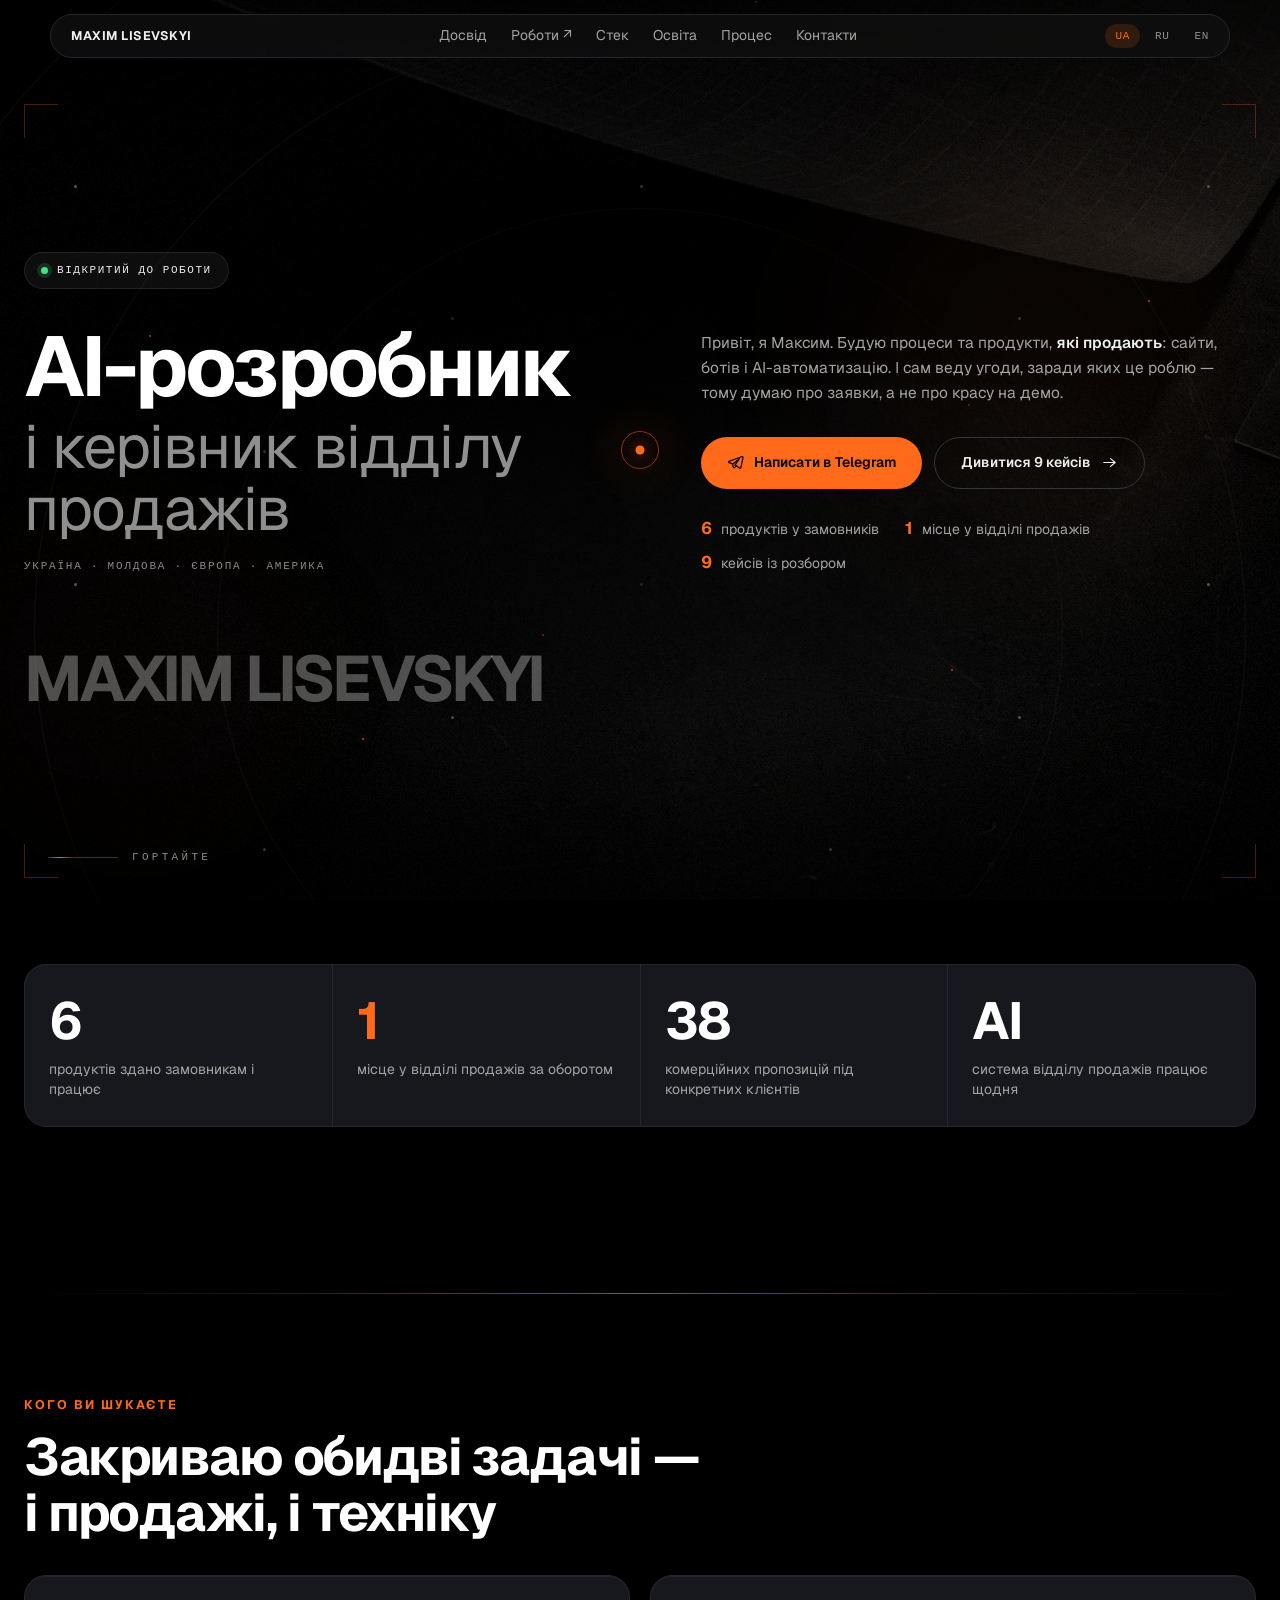
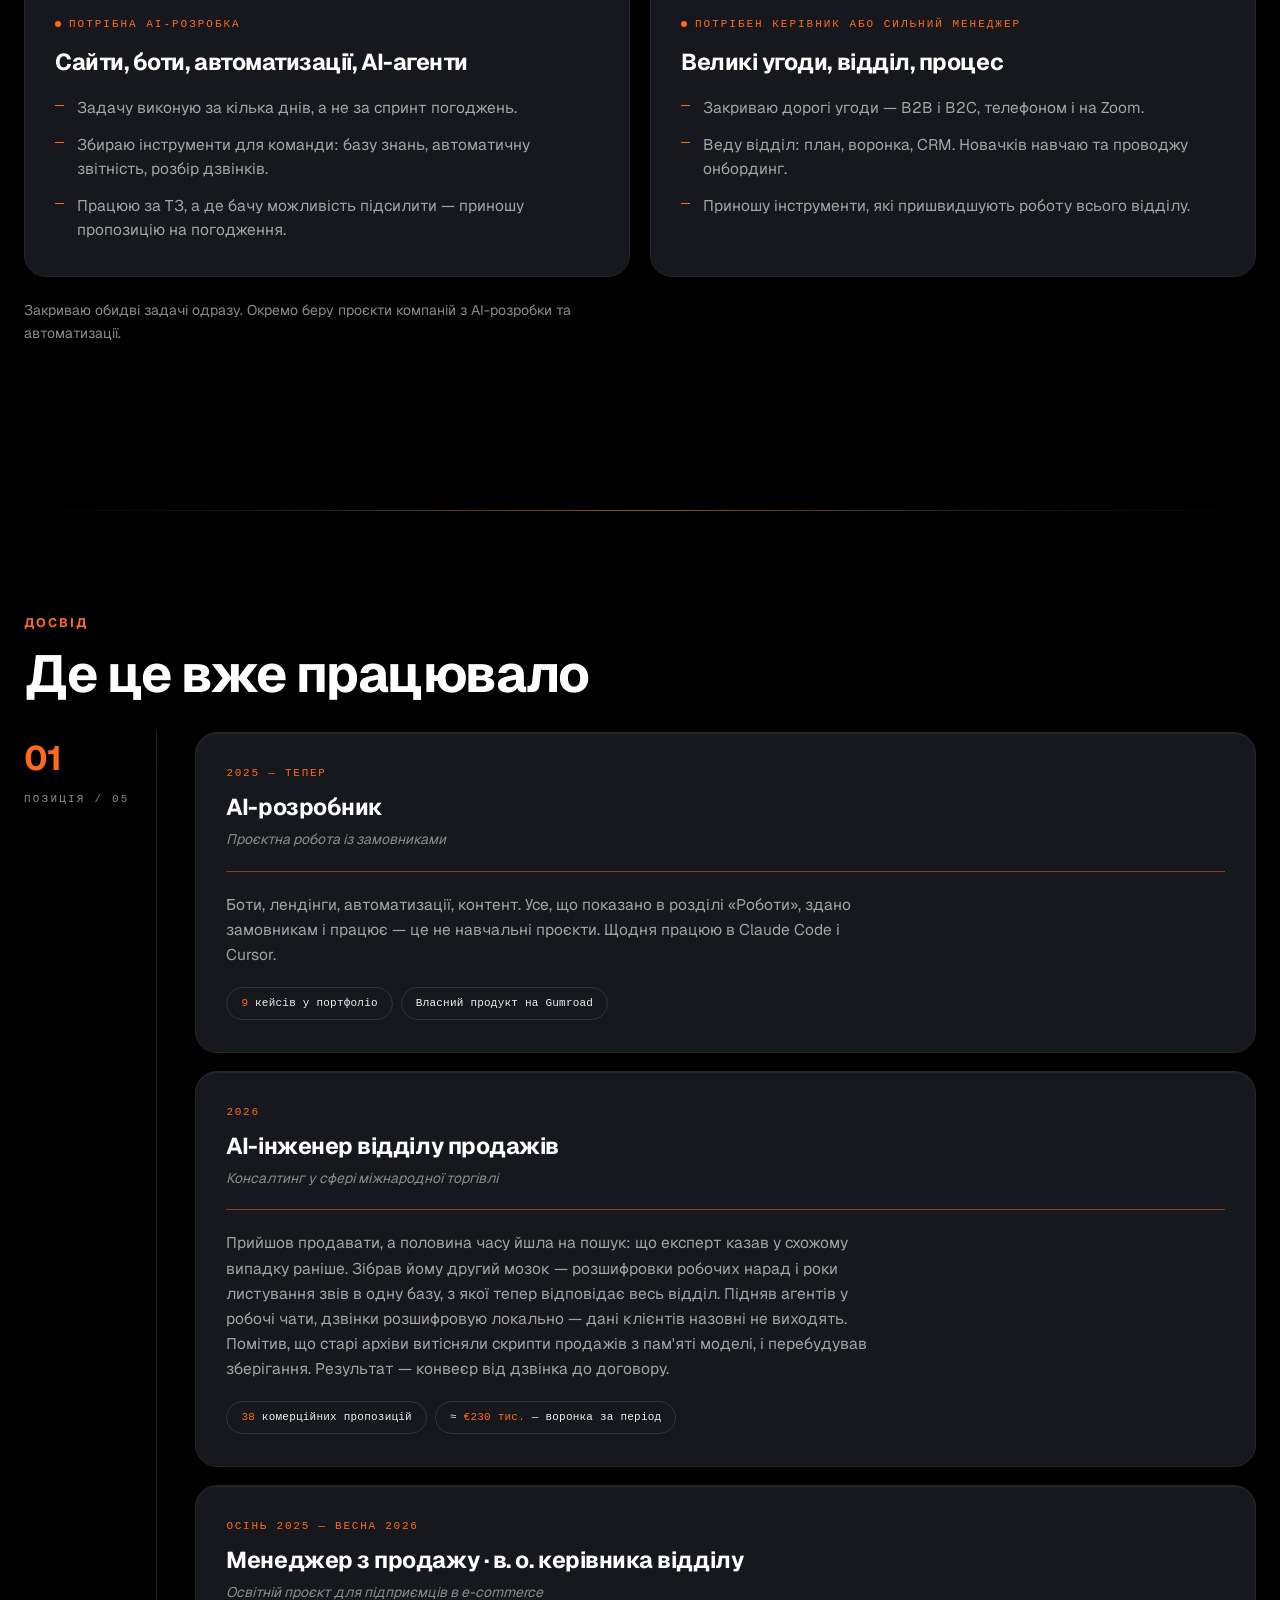
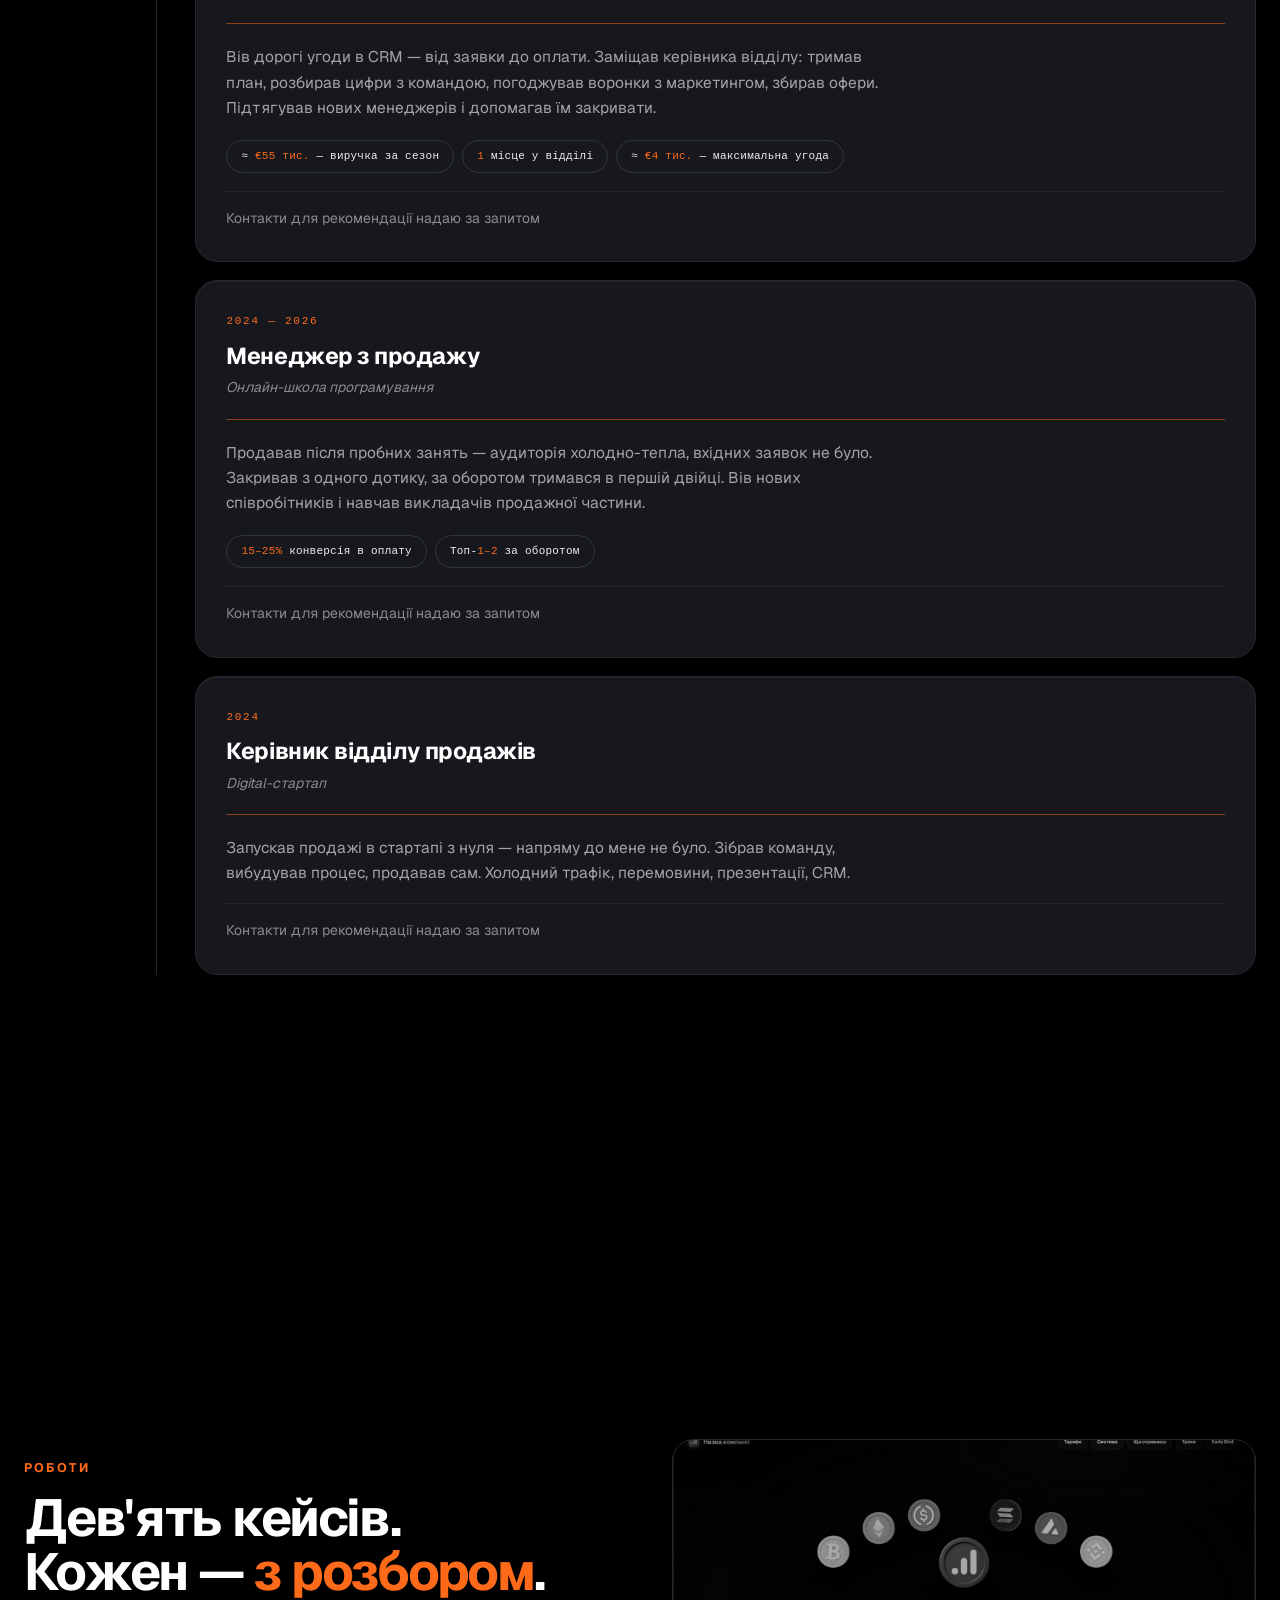
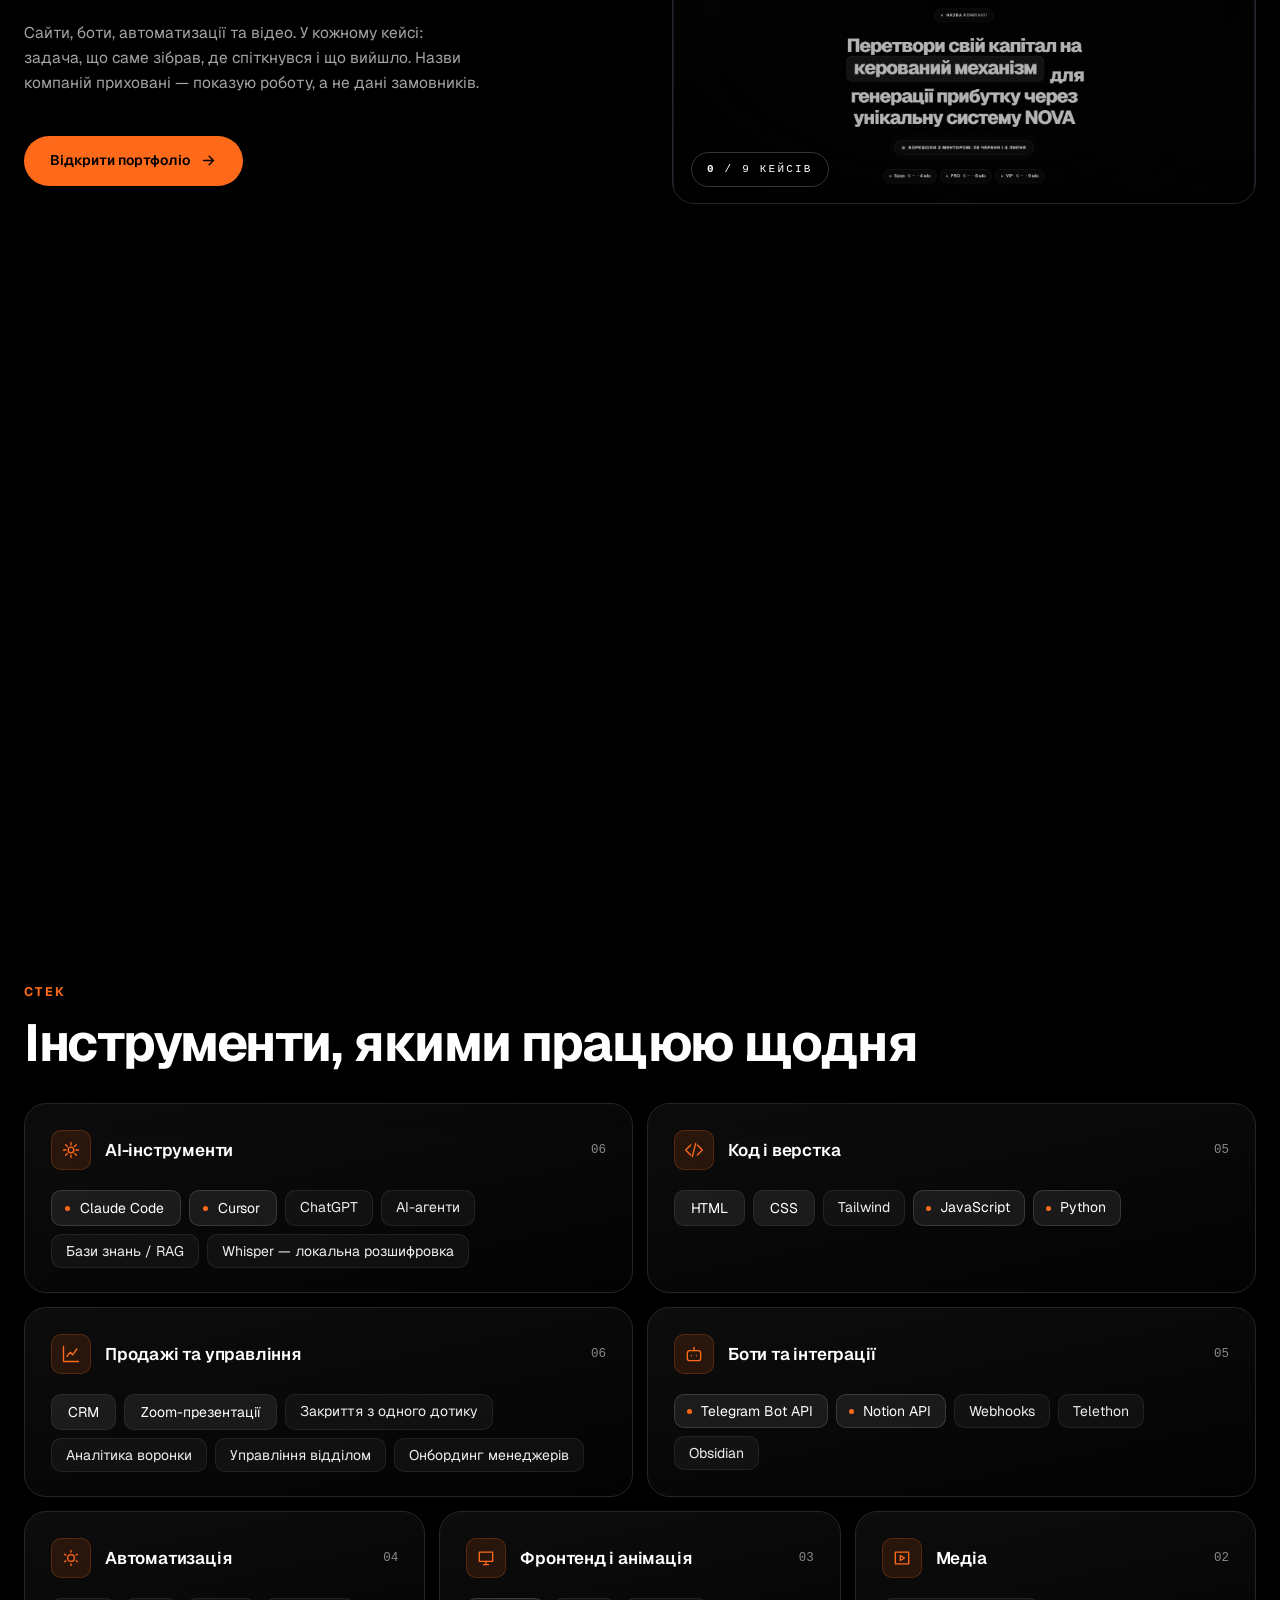
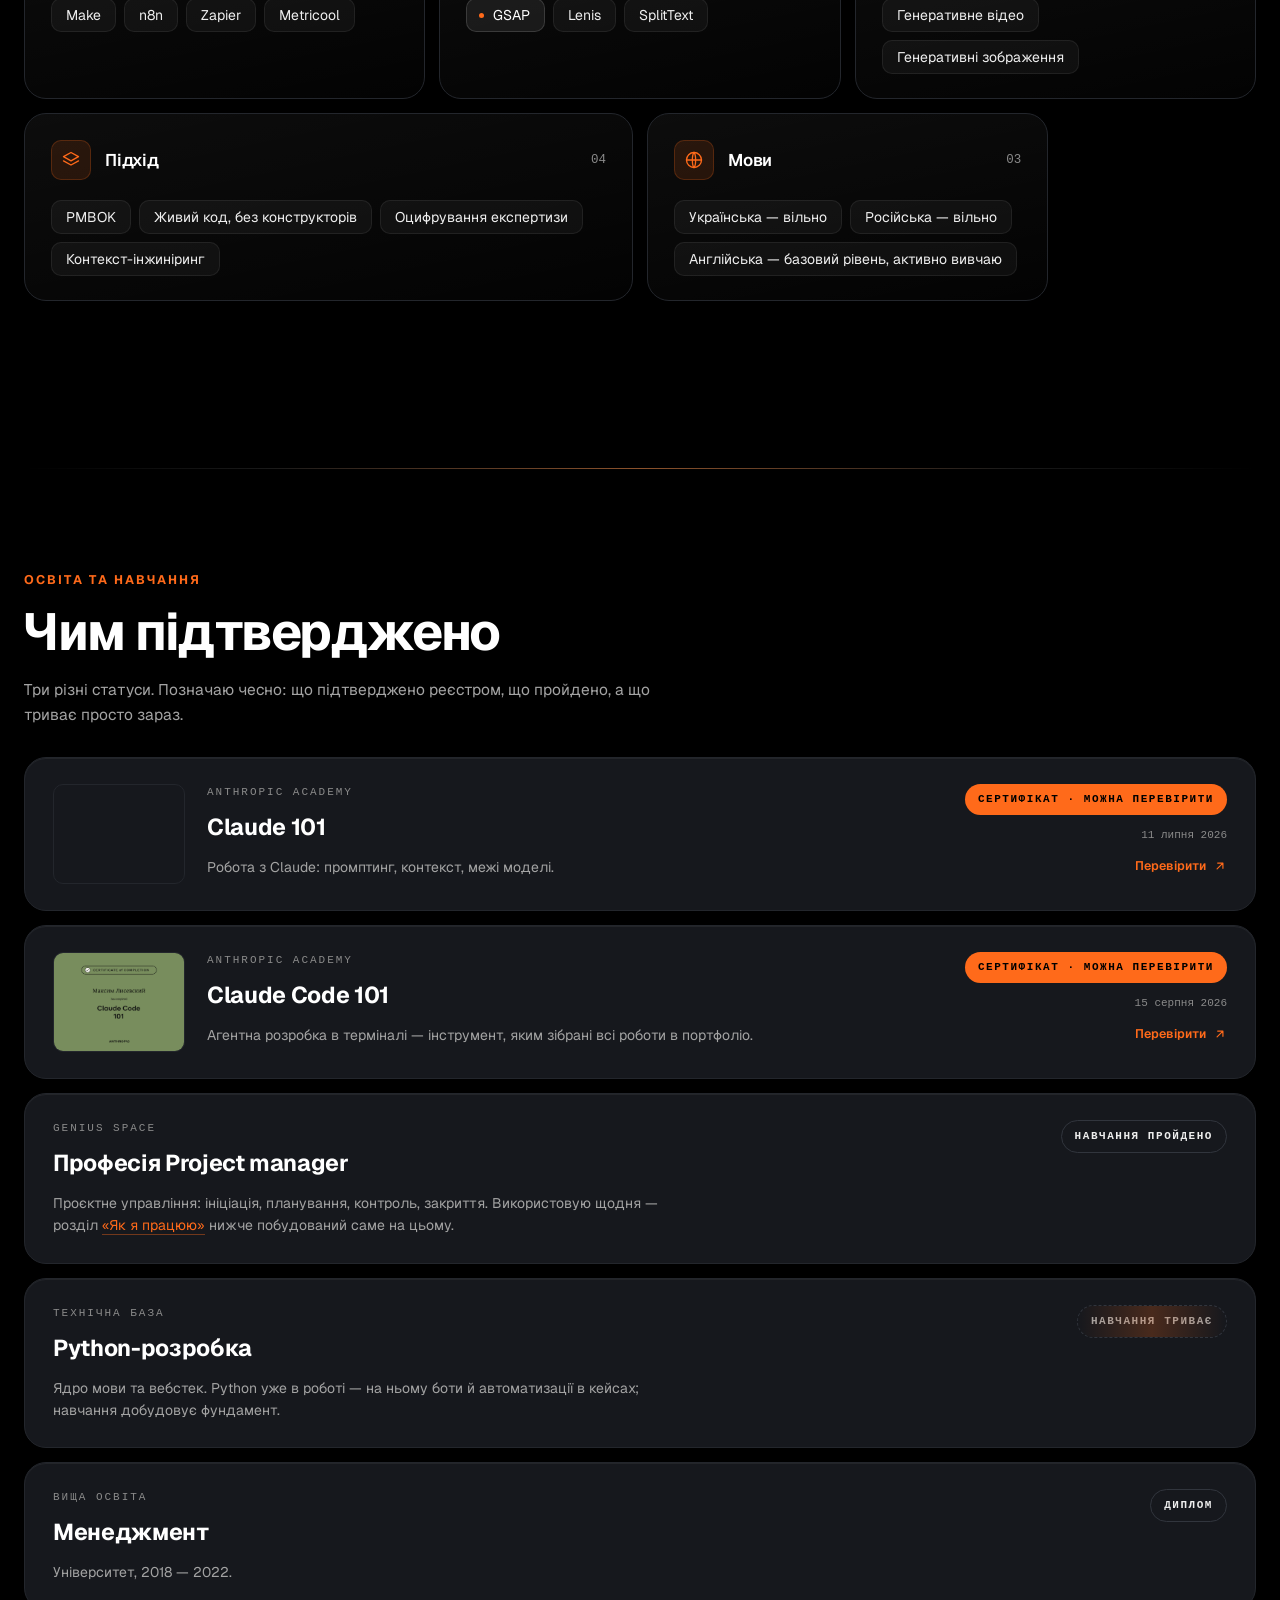
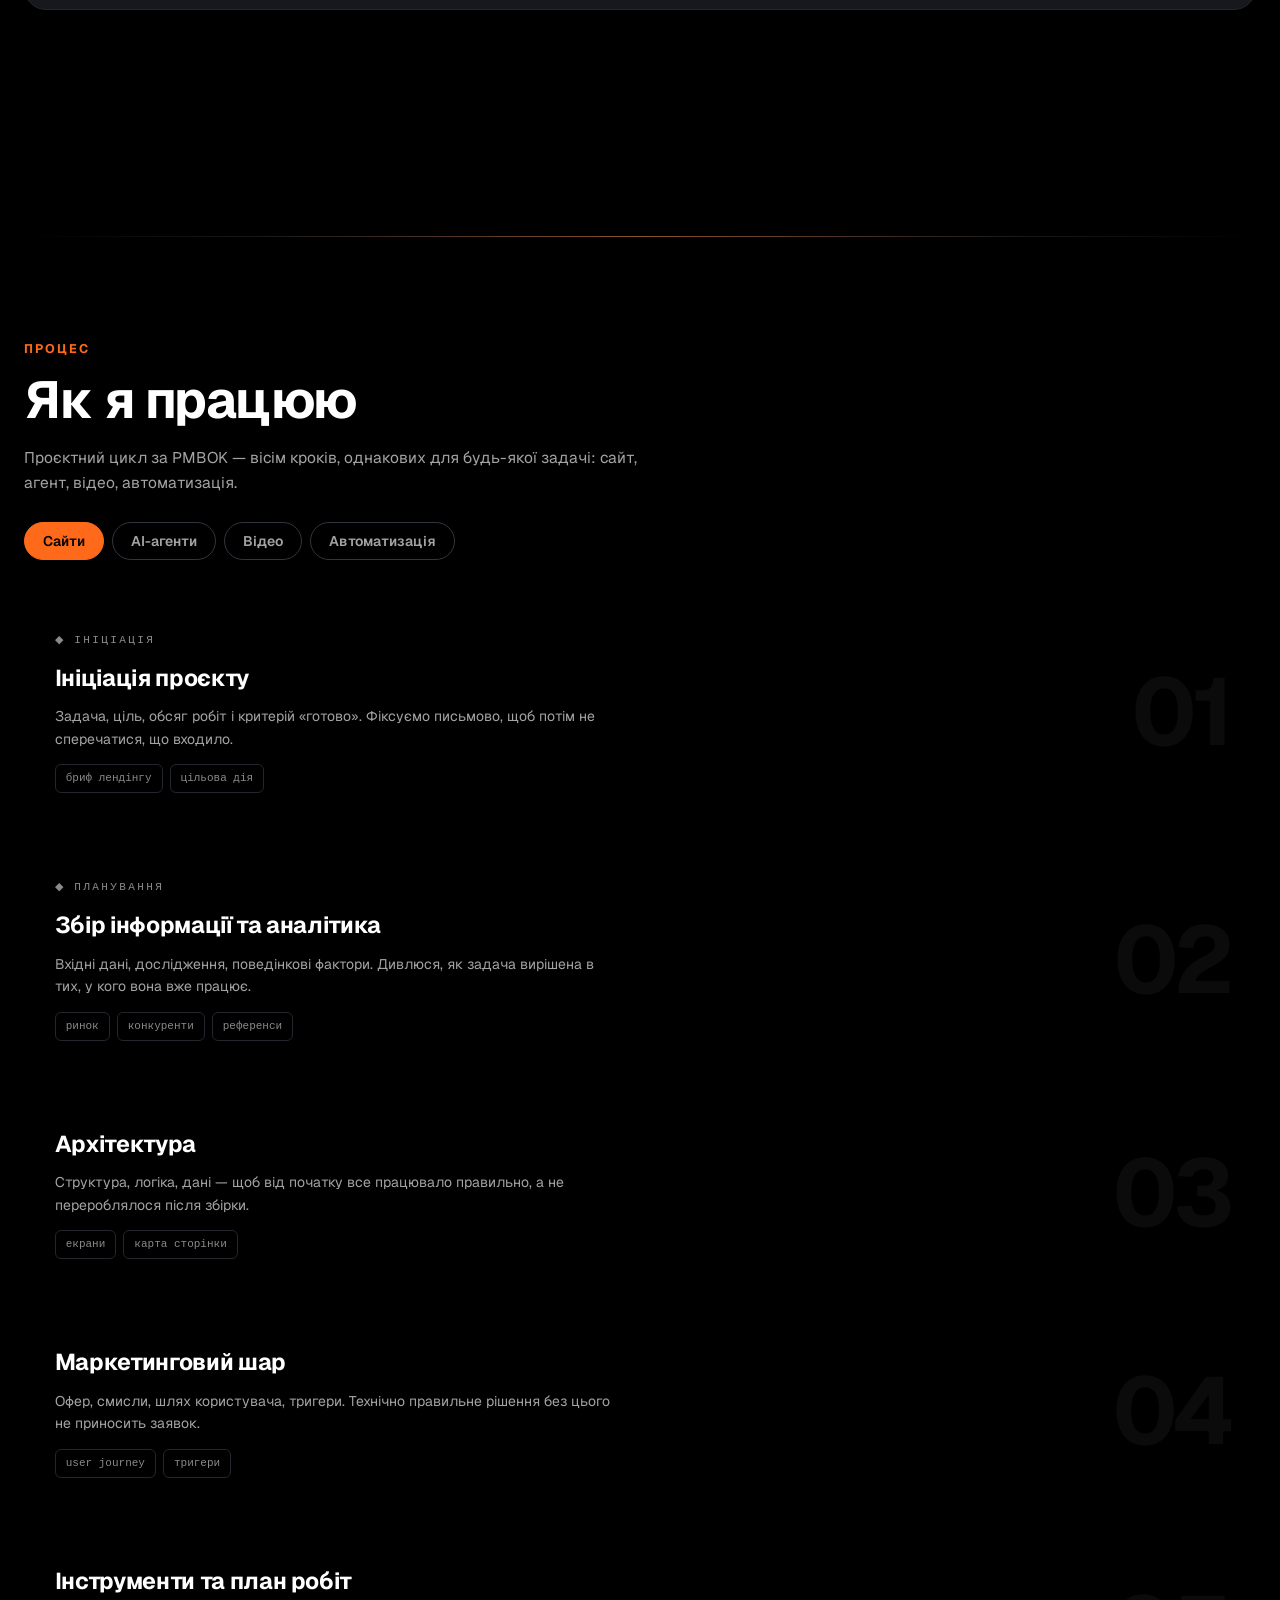
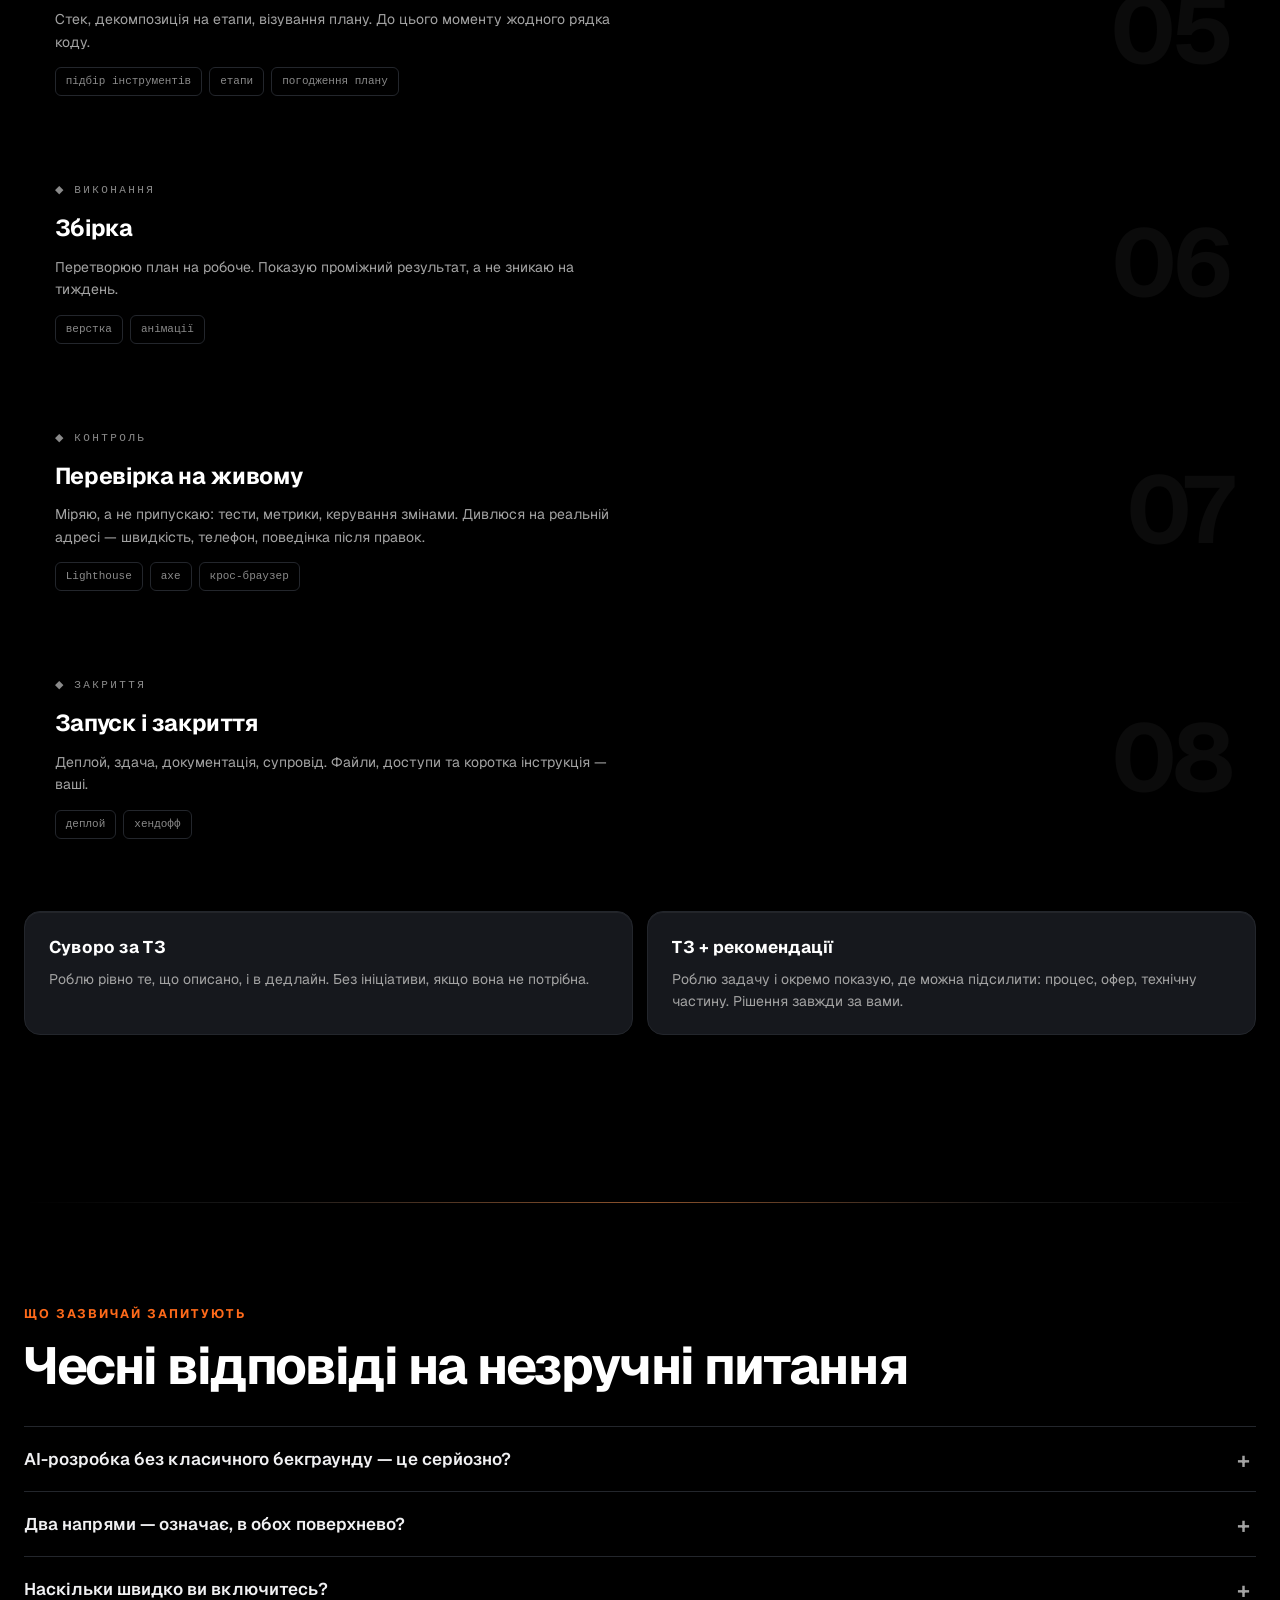
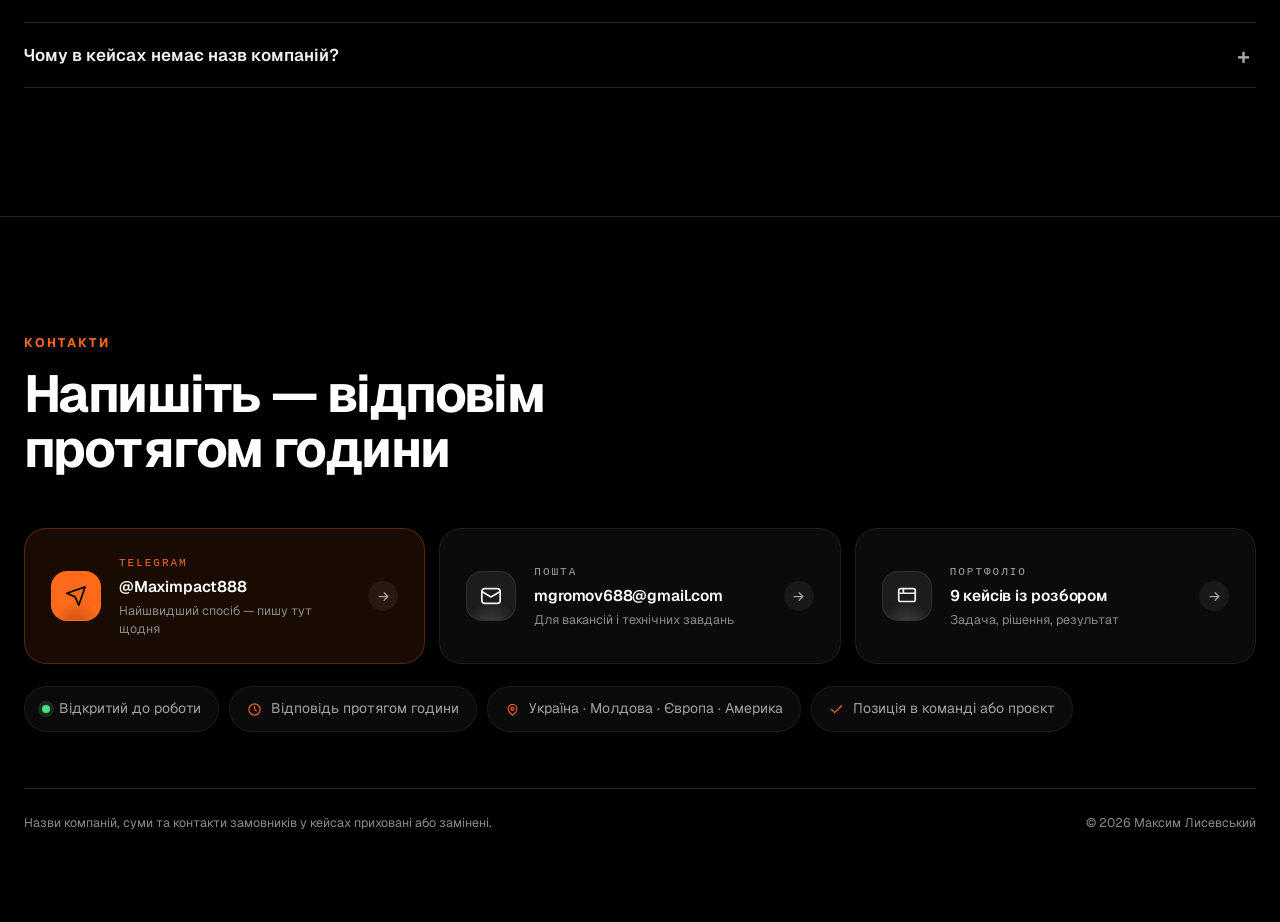
==== index.html @ b9191094 "Переклади фактів, неблокуючий шрифт, адаптивні обкладинки Переклад: факти на картках кейсів, додані " ====
<!DOCTYPE html>
<html lang="uk">
<head>
<meta charset="utf-8">
<meta name="viewport" content="width=device-width,initial-scale=1">
<title>Максим Лисевський — AI-розробник · керівник відділу продажів</title>
<meta name="description" content="Будую процеси та продукти, які продають: сайти, боти, AI-автоматизація. Досвід управління відділом продажів і великими угодами B2B/B2C. Віддалено, Україна та ЄС.">
<meta property="og:title" content="Максим Лисевський — AI-розробник · керівник відділу продажів">
<meta property="og:description" content="Будую процеси та продукти, які продають. Дев'ять кейсів, зданих замовникам.">
<meta property="og:type" content="profile">
<meta property="og:url" content="https://mgromov688-boop.github.io/maxim-lisevskyi/">
<meta property="og:image" content="https://mgromov688-boop.github.io/maxim-lisevskyi/assets/og-ua.jpg">
<meta property="og:image:width" content="1200">
<meta property="og:image:height" content="630">
<meta property="og:locale" content="uk_UA">
<meta name="twitter:card" content="summary_large_image">
<meta name="twitter:image" content="https://mgromov688-boop.github.io/maxim-lisevskyi/assets/og-ua.jpg">
<meta name="theme-color" content="#0a0a0a">
<link rel="canonical" href="https://mgromov688-boop.github.io/maxim-lisevskyi/">
<link rel="icon" href="data:image/svg+xml,%3Csvg xmlns='http://www.w3.org/2000/svg' viewBox='0 0 32 32'%3E%3Crect width='32' height='32' rx='7' fill='%230f0f11'/%3E%3Cpath d='M8 23V9l8 9 8-9v14' fill='none' stroke='%23FF6A1A' stroke-width='2.4' stroke-linejoin='round'/%3E%3C/svg%3E">
<script>document.documentElement.className+=" js"</script>
<link rel="preconnect" href="https://fonts.googleapis.com">
<link rel="preconnect" href="https://fonts.gstatic.com" crossorigin>
<link rel="preload" as="style" href="https://fonts.googleapis.com/css2?family=Geist:ital,wght@0,400..700;1,400&display=swap"><link rel="stylesheet" href="https://fonts.googleapis.com/css2?family=Geist:ital,wght@0,400..700;1,400&display=swap" media="print" onload="this.media='all'"><noscript><link rel="stylesheet" href="https://fonts.googleapis.com/css2?family=Geist:ital,wght@0,400..700;1,400&display=swap"></noscript>
<link rel="stylesheet" href="assets/site.css?v=432fee3f">
<link rel="stylesheet" href="assets/resume.css?v=6e87467a">
<link rel="stylesheet" href="assets/bgfx.css?v=7ba9d089">
<link rel="stylesheet" href="assets/craft.css?v=9f6ac7bd">
</head>
<body>

<header><div class="wrap"><div class="nav-pill">
<a href="#top" class="logo">Maxim Lisevskyi</a>
<nav class="nav">
<a href="#experience">Досвід</a>
<a href="roboty/index.html">Роботи ↗</a>
<a href="#stack">Стек</a>
<a href="#education">Освіта</a>
<a href="#process">Процес</a>
<a href="#contact">Контакти</a>
</nav>
<a href="roboty/index.html" class="nav-go">Роботи <span aria-hidden="true">↗</span></a><div class="langs" role="group" aria-label="Мова сайту"><button type="button" class="on" data-lang="uk">UA</button><button type="button" data-lang="ru">RU</button><button type="button" data-lang="en">EN</button></div>
</div></div></header>

<main id="top">
<div class="glow"></div>
<div class="wrap">

<!-- ── перший екран ─────────────────────────────────── -->
<section class="r-hero" data-rv>
<span class="r-blob a" aria-hidden="true"></span>
<span class="r-blob b" aria-hidden="true"></span>

<div class="rh-grid">
<div class="rh-l">
<span class="rh-badge r-rise" style="--d:.05s"><i></i>Відкритий до роботи</span>
<h1 class="rh-title r-rise" style="--d:.18s">AI-розробник<br><em>і керівник відділу продажів</em></h1>
<p class="rh-place r-rise" style="--d:.34s">Україна · Молдова · Європа · Америка</p>
</div>

<div class="rh-r">
<p class="rh-lead r-rise" style="--d:.46s">Привіт, я Максим. Будую процеси та продукти, <b>які продають</b>: сайти, ботів і AI-автоматизацію. І сам веду угоди, заради яких це роблю — тому думаю про заявки, а не про красу на демо.</p>
<div class="r-cta r-rise" style="--d:.60s">
<a class="r-btn p" href="https://t.me/Maximpact888" target="_blank" rel="noopener">
<svg viewBox="0 0 24 24" fill="none" stroke="currentColor" stroke-width="1.7" stroke-linecap="round" stroke-linejoin="round"><path d="M21.5 3.5 2.8 10.4c-.8.3-.8 1.4 0 1.7l4.6 1.5 1.8 5.4c.2.7 1.1.9 1.6.3l2.5-2.8 4.7 3.5c.6.4 1.4.1 1.6-.6l3-14.4c.2-.8-.6-1.5-1.1-1.5z"/><path d="m8 14.5 9.5-8-6.4 9.5"/></svg>Написати в Telegram</a>
<a class="r-btn s" href="roboty/index.html">Дивитися 9 кейсів
<svg viewBox="0 0 24 24" fill="none" stroke="currentColor" stroke-width="1.7" stroke-linecap="round" stroke-linejoin="round"><path d="M4 12h15M13.5 6.5 20 12l-6.5 5.5"/></svg></a>
</div>
<div class="rh-mini r-rise" style="--d:.72s">
<span><b>6</b> продуктів у замовників</span>
<span><b>1</b> місце у відділі продажів</span>
<span><b>9</b> кейсів із розбором</span>
</div>
</div>
</div>

<div class="rh-name r-rise" style="--d:.86s" aria-hidden="true">MAXIM LISEVSKYI</div>
<div class="r-scroll" aria-hidden="true"><i></i>Гортайте</div>
</section>

<!-- ── метрики ──────────────────────────────────────── -->
<section id="facts" class="r-sec" style="padding-top:0">
<div class="r-met">
<div data-rv><b><span data-count="6">6</span></b><span>продуктів здано замовникам і працює</span></div>
<div data-rv><b><i>1</i></b><span>місце у відділі продажів за оборотом</span></div>
<div data-rv><b><span data-count="38">38</span></b><span>комерційних пропозицій під конкретних клієнтів</span></div>
<div data-rv><b>AI</b><span>система відділу продажів працює щодня</span></div>
</div>
</section>

<!-- ── кого ви шукаєте ──────────────────────────────── -->
<section id="for-whom" class="r-sec">
<div class="eyebrow" data-rv>Кого ви шукаєте</div>
<h2 data-rv>Закриваю обидві задачі —<br>і продажі, і техніку</h2>
<div class="r-two">
<div class="r-col" data-rv style="--from:-30px">
<div class="r-tag">Потрібна AI-розробка</div>
<h3>Сайти, боти, автоматизації, AI-агенти</h3>
<ul>
<li>Задачу виконую за кілька днів, а не за спринт погоджень.</li>
<li>Збираю інструменти для команди: базу знань, автоматичну звітність, розбір дзвінків.</li>
<li>Працюю за ТЗ, а де бачу можливість підсилити — приношу пропозицію на погодження.</li>
</ul>
</div>
<div class="r-col" data-rv style="--from:30px">
<div class="r-tag">Потрібен керівник або сильний менеджер</div>
<h3>Великі угоди, відділ, процес</h3>
<ul>
<li>Закриваю дорогі угоди — B2B і B2C, телефоном і на Zoom.</li>
<li>Веду відділ: план, воронка, CRM. Новачків навчаю та проводжу онбординг.</li>
<li>Приношу інструменти, які пришвидшують роботу всього відділу.</li>
</ul>
</div>
</div>
<p class="r-note" data-rv>Закриваю обидві задачі одразу. Окремо беру проєкти компаній з AI-розробки та автоматизації.</p>
</section>

<!-- ── досвід ───────────────────────────────────────── -->
<section id="experience" class="r-sec">
<div class="eyebrow" data-rv>Досвід</div>
<h2 data-rv>Де це вже працювало</h2>
<div class="r-exp">
<div class="r-rail"><div class="r-rail-in"><b>01</b>позиція&nbsp;/&nbsp;05</div></div>
<div class="r-jobs">

<article class="r-job" data-rv data-year="2025">
<div class="r-when">2025 — тепер</div>
<h3>AI-розробник</h3>
<div class="r-org">Проєктна робота із замовниками</div>
<div class="r-line"></div>
<p>Боти, лендінги, автоматизації, контент. Усе, що показано в розділі «Роботи», здано замовникам і працює — це не навчальні проєкти. Щодня працюю в Claude Code і Cursor.</p>
<div class="r-facts"><span><em>9</em> кейсів у портфоліо</span><span>Власний продукт на Gumroad</span></div>
</article>

<article class="r-job" data-rv data-year="2026">
<div class="r-when">2026</div>
<h3>AI-інженер відділу продажів</h3>
<div class="r-org">Консалтинг у сфері міжнародної торгівлі</div>
<div class="r-line"></div>
<p>Прийшов продавати, а половина часу йшла на пошук: що експерт казав у схожому випадку раніше. Зібрав йому другий мозок — розшифровки робочих нарад і роки листування звів в одну базу, з якої тепер відповідає весь відділ. Підняв агентів у робочі чати, дзвінки розшифровую локально — дані клієнтів назовні не виходять. Помітив, що старі архіви витісняли скрипти продажів з пам'яті моделі, і перебудував зберігання. Результат — конвеєр від дзвінка до договору.</p>
<div class="r-facts"><span><em>38</em> комерційних пропозицій</span><span>≈ <em>€230 тис.</em> — воронка за період</span></div>
</article>

<article class="r-job" data-rv data-year="2025">
<div class="r-when">Осінь 2025 — весна 2026</div>
<h3>Менеджер з продажу · в. о. керівника відділу</h3>
<div class="r-org">Освітній проєкт для підприємців в e-commerce</div>
<div class="r-line"></div>
<p>Вів дорогі угоди в CRM — від заявки до оплати. Заміщав керівника відділу: тримав план, розбирав цифри з командою, погоджував воронки з маркетингом, збирав офери. Підтягував нових менеджерів і допомагав їм закривати.</p>
<div class="r-facts"><span>≈ <em>€55 тис.</em> — виручка за сезон</span><span><em>1</em> місце у відділі</span><span>≈ <em>€4 тис.</em> — максимальна угода</span></div>
<div class="r-ref">Контакти для рекомендації надаю за запитом</div>
</article>

<article class="r-job" data-rv data-year="2024">
<div class="r-when">2024 — 2026</div>
<h3>Менеджер з продажу</h3>
<div class="r-org">Онлайн-школа програмування</div>
<div class="r-line"></div>
<p>Продавав після пробних занять — аудиторія холодно-тепла, вхідних заявок не було. Закривав з одного дотику, за оборотом тримався в першій двійці. Вів нових співробітників і навчав викладачів продажної частини.</p>
<div class="r-facts"><span><em>15–25%</em> конверсія в оплату</span><span>Топ-<em>1–2</em> за оборотом</span></div>
<div class="r-ref">Контакти для рекомендації надаю за запитом</div>
</article>

<article class="r-job" data-rv data-year="2024">
<div class="r-when">2024</div>
<h3>Керівник відділу продажів</h3>
<div class="r-org">Digital-стартап</div>
<div class="r-line"></div>
<p>Запускав продажі в стартапі з нуля — напряму до мене не було. Зібрав команду, вибудував процес, продавав сам. Холодний трафік, перемовини, презентації, CRM.</p>
<div class="r-ref">Контакти для рекомендації надаю за запитом</div>
</article>

</div>
</div>
</section>

<!-- ── міст на сторінку робіт ───────────────────────── -->
<section class="r-bridge" aria-labelledby="bridge-h">
<div class="r-track">
<div class="r-stick">
<div class="r-btxt">
<div class="eyebrow">Роботи</div>
<div class="r-bh" id="bridge-h">Дев'ять кейсів.<br>Кожен — <i>з розбором</i>.</div>
<p>Сайти, боти, автоматизації та відео. У кожному кейсі: задача, що саме зібрав, де спіткнувся і що вийшло. Назви компаній приховані — показую роботу, а не дані замовників.</p>
<div class="r-cta"><a class="r-btn p" href="roboty/index.html">Відкрити портфоліо
<svg viewBox="0 0 24 24" fill="none" stroke="currentColor" stroke-width="2" stroke-linecap="round" stroke-linejoin="round"><path d="M5 12h14M13 6l6 6-6 6"/></svg></a></div>
</div>
<div class="r-bmedia">
<img class="g" src="assets/cases/product-landing-ua/cover.webp" alt="" loading="lazy" decoding="async">
<img class="c" src="assets/cases/product-landing-ua/cover.webp" alt="Кейс: сторінка, через яку відділ продажів закриває на Zoom" loading="lazy" decoding="async">
<div class="r-bcount"><b>0</b>&nbsp;/&nbsp;9 кейсів</div>
</div>
</div>
</div>
</section>

<!-- ── стек ─────────────────────────────────────────── -->
<section id="stack" class="r-sec">
<div class="eyebrow" data-rv>Стек</div>
<h2 data-rv>Інструменти, якими працюю щодня</h2>
<div class="sk-grid"><article class="sk sk-big" data-rv><div class="sk-h"><span class="sk-ico"><svg viewBox="0 0 24 24" fill="none" stroke="currentColor" stroke-width="1.6" stroke-linecap="round" stroke-linejoin="round"><path d="M12 3v3M12 18v3M3 12h3M18 12h3M5.6 5.6l2.1 2.1M16.3 16.3l2.1 2.1M18.4 5.6l-2.1 2.1M7.7 16.3l-2.1 2.1"/><circle cx="12" cy="12" r="3.4"/></svg></span><h3>AI-інструменти</h3><b class="sk-n">06</b></div><div class="sk-chips"><span class="core">Claude Code</span><span class="core">Cursor</span><span>ChatGPT</span><span>AI-агенти</span><span>Бази знань / RAG</span><span>Whisper — локальна розшифровка</span></div></article><article class="sk sk-big" data-rv><div class="sk-h"><span class="sk-ico"><svg viewBox="0 0 24 24" fill="none" stroke="currentColor" stroke-width="1.6" stroke-linecap="round" stroke-linejoin="round"><path d="m8 6-6 6 6 6M16 6l6 6-6 6M14 4l-4 16"/></svg></span><h3>Код і верстка</h3><b class="sk-n">05</b></div><div class="sk-chips"><span>HTML</span><span>CSS</span><span>Tailwind</span><span class="core">JavaScript</span><span class="core">Python</span></div></article><article class="sk sk-big" data-rv><div class="sk-h"><span class="sk-ico"><svg viewBox="0 0 24 24" fill="none" stroke="currentColor" stroke-width="1.6" stroke-linecap="round" stroke-linejoin="round"><path d="M3 3v18h18"/><path d="m7 15 4-5 3 3 5-7"/></svg></span><h3>Продажі та управління</h3><b class="sk-n">06</b></div><div class="sk-chips"><span>CRM</span><span>Zoom-презентації</span><span>Закриття з одного дотику</span><span>Аналітика воронки</span><span>Управління відділом</span><span>Онбординг менеджерів</span></div></article><article class="sk sk-wide" data-rv><div class="sk-h"><span class="sk-ico"><svg viewBox="0 0 24 24" fill="none" stroke="currentColor" stroke-width="1.6" stroke-linecap="round" stroke-linejoin="round"><rect x="4" y="8" width="16" height="12" rx="3"/><path d="M12 8V4M9 14h.01M15 14h.01"/></svg></span><h3>Боти та інтеграції</h3><b class="sk-n">05</b></div><div class="sk-chips"><span class="core">Telegram Bot API</span><span class="core">Notion API</span><span>Webhooks</span><span>Telethon</span><span>Obsidian</span></div></article><article class="sk sk-norm" data-rv><div class="sk-h"><span class="sk-ico"><svg viewBox="0 0 24 24" fill="none" stroke="currentColor" stroke-width="1.6" stroke-linecap="round" stroke-linejoin="round"><path d="M12 3v2M12 19v2M4.2 7.5l1.7 1M18.1 15.5l1.7 1M4.2 16.5l1.7-1M18.1 8.5l1.7-1"/><circle cx="12" cy="12" r="4"/></svg></span><h3>Автоматизація</h3><b class="sk-n">04</b></div><div class="sk-chips"><span>Make</span><span>n8n</span><span>Zapier</span><span>Metricool</span></div></article><article class="sk sk-norm" data-rv><div class="sk-h"><span class="sk-ico"><svg viewBox="0 0 24 24" fill="none" stroke="currentColor" stroke-width="1.6" stroke-linecap="round" stroke-linejoin="round"><path d="M4 5h16v11H4z"/><path d="M9 20h6M12 16v4"/></svg></span><h3>Фронтенд і анімація</h3><b class="sk-n">03</b></div><div class="sk-chips"><span class="core">GSAP</span><span>Lenis</span><span>SplitText</span></div></article><article class="sk sk-norm" data-rv><div class="sk-h"><span class="sk-ico"><svg viewBox="0 0 24 24" fill="none" stroke="currentColor" stroke-width="1.6" stroke-linecap="round" stroke-linejoin="round"><path d="M4 5h16v14H4z"/><path d="m10 9 5 3-5 3z"/></svg></span><h3>Медіа</h3><b class="sk-n">02</b></div><div class="sk-chips"><span>Генеративне відео</span><span>Генеративні зображення</span></div></article><article class="sk sk-wide" data-rv><div class="sk-h"><span class="sk-ico"><svg viewBox="0 0 24 24" fill="none" stroke="currentColor" stroke-width="1.6" stroke-linecap="round" stroke-linejoin="round"><path d="M12 3 3 8l9 5 9-5z"/><path d="m3 13 9 5 9-5"/></svg></span><h3>Підхід</h3><b class="sk-n">04</b></div><div class="sk-chips"><span>PMBOK</span><span>Живий код, без конструкторів</span><span>Оцифрування експертизи</span><span>Контекст-інжиніринг</span></div></article><article class="sk sk-norm" data-rv><div class="sk-h"><span class="sk-ico"><svg viewBox="0 0 24 24" fill="none" stroke="currentColor" stroke-width="1.6" stroke-linecap="round" stroke-linejoin="round"><circle cx="12" cy="12" r="9"/><path d="M3 12h18M12 3c2.6 2.7 2.6 15.3 0 18M12 3c-2.6 2.7-2.6 15.3 0 18"/></svg></span><h3>Мови</h3><b class="sk-n">03</b></div><div class="sk-chips"><span>Українська — вільно</span><span>Російська — вільно</span><span>Англійська — базовий рівень, активно вивчаю</span></div></article></div>
</section>

<!-- ── освіта та навчання ───────────────────────────── -->
<section id="education" class="r-sec">
<div class="eyebrow" data-rv>Освіта та навчання</div>
<h2 data-rv>Чим підтверджено</h2>
<p class="sub" data-rv>Три різні статуси. Позначаю чесно: що підтверджено реєстром, що пройдено, а що триває просто зараз.</p>
<div class="r-edu">

<div class="r-item shot" data-rv>
<span class="r-shot"><img src="assets/certs/claude-101.webp" alt="Сертифікат Claude 101 — Anthropic Academy" loading="lazy" decoding="async"></span>
<div>
<div class="r-issuer">Anthropic Academy</div>
<h3>Claude 101</h3>
<p>Робота з Claude: промптинг, контекст, межі моделі.</p>
</div>
<div class="r-right">
<span class="r-st ok">Сертифікат · можна перевірити</span>
<span class="r-when2">11 липня 2026</span>
<a class="r-verify" href="https://verify.skilljar.com/c/x7wre3rtwt9j" target="_blank" rel="noopener">Перевірити
<svg viewBox="0 0 24 24" fill="none" stroke="currentColor" stroke-width="2" stroke-linecap="round" stroke-linejoin="round"><path d="M7 17 17 7M8 7h9v9"/></svg></a>
</div>
</div>

<div class="r-item shot" data-rv>
<span class="r-shot"><img src="assets/certs/claude-code-101.webp" alt="Сертифікат Claude Code 101 — Anthropic Academy" loading="lazy" decoding="async"></span>
<div>
<div class="r-issuer">Anthropic Academy</div>
<h3>Claude Code 101</h3>
<p>Агентна розробка в терміналі — інструмент, яким зібрані всі роботи в портфоліо.</p>
</div>
<div class="r-right">
<span class="r-st ok">Сертифікат · можна перевірити</span>
<span class="r-when2">15 серпня 2026</span>
<a class="r-verify" href="https://verify.skilljar.com/c/s7wa78bpunqz" target="_blank" rel="noopener">Перевірити
<svg viewBox="0 0 24 24" fill="none" stroke="currentColor" stroke-width="2" stroke-linecap="round" stroke-linejoin="round"><path d="M7 17 17 7M8 7h9v9"/></svg></a>
</div>
</div>

<div class="r-item" data-rv>
<div>
<div class="r-issuer">Genius Space</div>
<h3>Професія Project manager</h3>
<p>Проєктне управління: ініціація, планування, контроль, закриття. Використовую щодня — розділ <a href="#process">«Як я працюю»</a> нижче побудований саме на цьому.</p>
</div>
<div class="r-right"><span class="r-st done">Навчання пройдено</span></div>
</div>

<div class="r-item" data-rv>
<div>
<div class="r-issuer">Технічна база</div>
<h3>Python-розробка</h3>
<p>Ядро мови та вебстек. Python уже в роботі — на ньому боти й автоматизації в кейсах; навчання добудовує фундамент.</p>
</div>
<div class="r-right"><span class="r-st wip">Навчання триває</span></div>
</div>

<div class="r-item" data-rv>
<div>
<div class="r-issuer">Вища освіта</div>
<h3>Менеджмент</h3>
<p>Університет, 2018 — 2022.</p>
</div>
<div class="r-right"><span class="r-st done">Диплом</span></div>
</div>

</div>
<p class="r-edu-note" data-rv>Сертифікати Anthropic — не скриншот, а запис у реєстрі: посилання відкриває сторінку перевірки.</p>
</section>

<!-- ── процес ───────────────────────────────────────── -->
<section id="process" class="r-sec">
<div class="eyebrow" data-rv>Процес</div>
<h2 data-rv>Як я працюю</h2>
<p class="sub" data-rv>Проєктний цикл за PMBOK — вісім кроків, однакових для будь-якої задачі: сайт, агент, відео, автоматизація.</p>
<div class="r-tabs" data-rv>
<button class="r-tab on" data-d="web" type="button">Сайти</button>
<button class="r-tab" data-d="ai" type="button">AI-агенти</button>
<button class="r-tab" data-d="video" type="button">Відео</button>
<button class="r-tab" data-d="auto" type="button">Автоматизація</button>
</div>
<div class="r-proc">

<div class="r-step">
<div class="r-phase">◆ Ініціація</div>
<div class="r-shead"><b>01</b><h3>Ініціація проєкту</h3></div>
<p>Задача, ціль, обсяг робіт і критерій «готово». Фіксуємо письмово, щоб потім не сперечатися, що входило.</p>
<div class="r-domain on" data-d="web"><span>бриф лендінгу</span><span>цільова дія</span></div>
<div class="r-domain" data-d="ai"><span>задача агента</span><span>межі доступу</span></div>
<div class="r-domain" data-d="video"><span>ідея ролика</span><span>хронометраж</span></div>
<div class="r-domain" data-d="auto"><span>що автоматизуємо</span><span>хто користувач</span></div>
</div>

<div class="r-step">
<div class="r-phase">◆ Планування</div>
<div class="r-shead"><b>02</b><h3>Збір інформації та аналітика</h3></div>
<p>Вхідні дані, дослідження, поведінкові фактори. Дивлюся, як задача вирішена в тих, у кого вона вже працює.</p>
<div class="r-domain on" data-d="web"><span>ринок</span><span>конкуренти</span><span>референси</span></div>
<div class="r-domain" data-d="ai"><span>джерела даних</span><span>формат бази</span></div>
<div class="r-domain" data-d="video"><span>референси</span><span>тон бренду</span></div>
<div class="r-domain" data-d="auto"><span>поточний процес</span><span>вузьке місце</span></div>
</div>

<div class="r-step">
<div class="r-shead"><b>03</b><h3>Архітектура</h3></div>
<p>Структура, логіка, дані — щоб від початку все працювало правильно, а не перероблялося після збірки.</p>
<div class="r-domain on" data-d="web"><span>екрани</span><span>карта сторінки</span></div>
<div class="r-domain" data-d="ai"><span>логіка агентів</span><span>схема пам'яті</span></div>
<div class="r-domain" data-d="video"><span>сценарій</span><span>розкадровка</span></div>
<div class="r-domain" data-d="auto"><span>схема потоків</span><span>точки відмови</span></div>
</div>

<div class="r-step">
<div class="r-shead"><b>04</b><h3>Маркетинговий шар</h3></div>
<p>Офер, смисли, шлях користувача, тригери. Технічно правильне рішення без цього не приносить заявок.</p>
<div class="r-domain on" data-d="web"><span>user journey</span><span>тригери</span></div>
<div class="r-domain" data-d="ai"><span>цінність</span><span>метрики</span></div>
<div class="r-domain" data-d="video"><span>хук</span><span>утримання</span></div>
<div class="r-domain" data-d="auto"><span>вигода</span><span>ROI</span></div>
</div>

<div class="r-step">
<div class="r-shead"><b>05</b><h3>Інструменти та план робіт</h3></div>
<p>Стек, декомпозиція на етапи, візування плану. До цього моменту жодного рядка коду.</p>
<div class="r-domain on" data-d="web"><span>підбір інструментів</span><span>етапи</span><span>погодження плану</span></div>
<div class="r-domain" data-d="ai"><span>моделі</span><span>межі витрат</span></div>
<div class="r-domain" data-d="video"><span>інструменти генерації</span><span>етапи</span></div>
<div class="r-domain" data-d="auto"><span>сервіси</span><span>ліміти</span></div>
</div>

<div class="r-step">
<div class="r-phase">◆ Виконання</div>
<div class="r-shead"><b>06</b><h3>Збірка</h3></div>
<p>Перетворюю план на робоче. Показую проміжний результат, а не зникаю на тиждень.</p>
<div class="r-domain on" data-d="web"><span>верстка</span><span>анімації</span></div>
<div class="r-domain" data-d="ai"><span>код агентів</span><span>інтеграції</span></div>
<div class="r-domain" data-d="video"><span>генерація</span><span>монтаж</span></div>
<div class="r-domain" data-d="auto"><span>звʼязки</span><span>сценарії</span></div>
</div>

<div class="r-step">
<div class="r-phase">◆ Контроль</div>
<div class="r-shead"><b>07</b><h3>Перевірка на живому</h3></div>
<p>Міряю, а не припускаю: тести, метрики, керування змінами. Дивлюся на реальній адресі — швидкість, телефон, поведінка після правок.</p>
<div class="r-domain on" data-d="web"><span>Lighthouse</span><span>axe</span><span>крос-браузер</span></div>
<div class="r-domain" data-d="ai"><span>прогін сценаріїв</span><span>перевірка відповідей</span></div>
<div class="r-domain" data-d="video"><span>рев'ю</span><span>правки</span></div>
<div class="r-domain" data-d="auto"><span>перевірка потоків</span><span>обробка помилок</span></div>
</div>

<div class="r-step">
<div class="r-phase">◆ Закриття</div>
<div class="r-shead"><b>08</b><h3>Запуск і закриття</h3></div>
<p>Деплой, здача, документація, супровід. Файли, доступи та коротка інструкція — ваші.</p>
<div class="r-domain on" data-d="web"><span>деплой</span><span>хендофф</span></div>
<div class="r-domain" data-d="ai"><span>моніторинг</span><span>донавчання</span></div>
<div class="r-domain" data-d="video"><span>здача</span><span>формати</span></div>
<div class="r-domain" data-d="auto"><span>підтримка</span><span>ітерації</span></div>
</div>

</div>
<div class="r-mode">
<div data-rv><h4>Суворо за ТЗ</h4><p>Роблю рівно те, що описано, і в дедлайн. Без ініціативи, якщо вона не потрібна.</p></div>
<div data-rv><h4>ТЗ + рекомендації</h4><p>Роблю задачу і окремо показую, де можна підсилити: процес, офер, технічну частину. Рішення завжди за вами.</p></div>
</div>
</section>

<!-- ── заперечення ──────────────────────────────────── -->
<section id="faq" class="r-sec">
<div class="eyebrow" data-rv>Що зазвичай запитують</div>
<h2 data-rv>Чесні відповіді на незручні питання</h2>
<div class="faq" data-rv>
<details><summary>AI-розробка без класичного бекграунду — це серйозно?</summary><p>Серйозно — це коли продукт працює у замовника. Дев'ять кейсів здано, AI-система відділу продажів працює щодня. Кожну збірку перевіряю на живій адресі, а не тільки в себе: як вантажиться, як поводиться на телефоні, чи не зламалося щось після правок. Дані клієнтів обробляю локально, версії зберігаю і будь-коли можу відкотитися назад.</p></details>
<details><summary>Два напрями — означає, в обох поверхнево?</summary><p>Це один напрям. Я автоматизую продажі, бо сам продаю: кілька років вів угоди й відділ. Розуміння воронки — причина, чому мої інструменти купують, а не ознака розпорошення. Коли роблю продукт, одразу думаю, як він приноситиме заявки, а не як він виглядає на демо.</p></details>
<details><summary>Наскільки швидко ви включитесь?</summary><p>Перший корисний результат — у межах тижня. Працюю віддалено і веду задачу сам, від постановки до запуску. На повідомлення відповідаю протягом години.</p></details>
<details><summary>Чому в кейсах немає назв компаній?</summary><p>Частина проєктів під угодою про конфіденційність. Показую роботу, а не дані замовників — з вашими буде так само. Вихідники та історію збірки за будь-яким кейсом можу показати особисто.</p></details>
</div>
</section>

</div>

<!-- ── контакти ─────────────────────────────────────── -->
<footer id="contact" class="r-contact">
<div class="beams" aria-hidden="true"><i style="left:6%;animation-delay:0.00s"></i><i style="left:14%;animation-delay:0.55s"></i><i style="left:22%;animation-delay:1.10s"></i><i style="left:30%;animation-delay:1.65s"></i><i style="left:38%;animation-delay:2.20s"></i><i style="left:46%;animation-delay:2.75s"></i><i style="left:54%;animation-delay:3.30s"></i><i style="left:62%;animation-delay:3.85s"></i><i style="left:70%;animation-delay:4.40s"></i><i style="left:78%;animation-delay:4.95s"></i><i style="left:86%;animation-delay:5.50s"></i><i style="left:94%;animation-delay:6.05s"></i></div>
<div class="wrap">
<div class="eyebrow" data-rv>Контакти</div>
<h2 class="ct-h" data-rv>Напишіть — відповім<br>протягом години</h2>

<div class="ct-grid">
<a class="ct-card ct-main" href="https://t.me/Maximpact888" target="_blank" rel="noopener" data-rv>
<span class="ct-ico"><svg viewBox="0 0 24 24" fill="none" stroke="currentColor" stroke-width="1.9" stroke-linecap="round" stroke-linejoin="round"><path d="m22 2-7 20-4-9-9-4 20-7z"/></svg></span>
<span class="ct-body"><span class="ct-label">Telegram</span><span class="ct-value">@Maximpact888</span>
<span class="ct-note">Найшвидший спосіб — пишу тут щодня</span></span>
<span class="ct-go"><svg viewBox="0 0 24 24" fill="none" stroke="currentColor" stroke-width="2" stroke-linecap="round" stroke-linejoin="round"><path d="M5 12h14M13 6l6 6-6 6"/></svg></span>
</a>

<a class="ct-card" href="mailto:mgromov688@gmail.com" data-rv>
<span class="ct-ico"><svg viewBox="0 0 24 24" fill="none" stroke="currentColor" stroke-width="1.9" stroke-linecap="round" stroke-linejoin="round"><rect x="2" y="4" width="20" height="16" rx="3"/><path d="m2 7 10 6 10-6"/></svg></span>
<span class="ct-body"><span class="ct-label">Пошта</span><span class="ct-value">mgromov688@gmail.com</span>
<span class="ct-note">Для вакансій і технічних завдань</span></span>
<span class="ct-go"><svg viewBox="0 0 24 24" fill="none" stroke="currentColor" stroke-width="2" stroke-linecap="round" stroke-linejoin="round"><path d="M5 12h14M13 6l6 6-6 6"/></svg></span>
</a>

<a class="ct-card" href="roboty/index.html" data-rv>
<span class="ct-ico"><svg viewBox="0 0 24 24" fill="none" stroke="currentColor" stroke-width="1.9" stroke-linecap="round" stroke-linejoin="round"><rect x="3" y="4" width="18" height="14" rx="2"/><path d="M3 9h18M8 4v5"/></svg></span>
<span class="ct-body"><span class="ct-label">Портфоліо</span><span class="ct-value">9 кейсів із розбором</span>
<span class="ct-note">Задача, рішення, результат</span></span>
<span class="ct-go"><svg viewBox="0 0 24 24" fill="none" stroke="currentColor" stroke-width="2" stroke-linecap="round" stroke-linejoin="round"><path d="M5 12h14M13 6l6 6-6 6"/></svg></span>
</a>
</div>

<div class="ct-facts" data-rv>
<span class="ct-fact"><i class="ct-dot"></i>Відкритий до роботи</span>
<span class="ct-fact"><svg viewBox="0 0 24 24" fill="none" stroke="currentColor" stroke-width="1.8" stroke-linecap="round" stroke-linejoin="round"><circle cx="12" cy="12" r="9"/><path d="M12 7v5l3 2"/></svg>Відповідь протягом години</span>
<span class="ct-fact"><svg viewBox="0 0 24 24" fill="none" stroke="currentColor" stroke-width="1.8" stroke-linecap="round" stroke-linejoin="round"><path d="M12 21s-7-5.2-7-10a7 7 0 1 1 14 0c0 4.8-7 10-7 10z"/><circle cx="12" cy="11" r="2.4"/></svg>Україна · Молдова · Європа · Америка</span>
<span class="ct-fact"><svg viewBox="0 0 24 24" fill="none" stroke="currentColor" stroke-width="1.8" stroke-linecap="round" stroke-linejoin="round"><path d="M20 6 9 17l-5-5"/></svg>Позиція в команді або проєкт</span>
</div>

<div class="r-foot">
<span>Назви компаній, суми та контакти замовників у кейсах приховані або замінені.</span>
<span>© 2026 Максим Лисевський</span>
</div>
</div>
</footer>
</main>

<script type="application/ld+json">
{"@context":"https://schema.org","@type":"Person","name":"Максим Лисевський",
"jobTitle":"AI-розробник · керівник відділу продажів",
"email":"mgromov688@gmail.com","url":"https://mgromov688-boop.github.io/maxim-lisevskyi/",
"sameAs":["https://t.me/Maximpact888"],
"knowsLanguage":["uk","ru","en"],
"knowsAbout":["AI-автоматизація","Розробка лендінгів","Telegram-боти","Управління продажами","PMBOK"],
"hasCredential":[
{"@type":"EducationalOccupationalCredential","name":"Claude 101","credentialCategory":"certificate","recognizedBy":{"@type":"Organization","name":"Anthropic Academy"},"url":"https://verify.skilljar.com/c/x7wre3rtwt9j"},
{"@type":"EducationalOccupationalCredential","name":"Claude Code 101","credentialCategory":"certificate","recognizedBy":{"@type":"Organization","name":"Anthropic Academy"},"url":"https://verify.skilljar.com/c/s7wa78bpunqz"}]}
</script>
<script src="assets/bgfx.js?v=2facfa60"></script>
<script src="assets/site.js?v=c6957e51"></script>
<script src="assets/resume.js?v=742b064e"></script>
<script src="assets/craft.js?v=fa09ab19"></script>
<script src="assets/dict-cv.js?v=9b0f705a"></script>
<script src="assets/i18n.js?v=0083eb87"></script>
</body>
</html>
---- assets/site.css ----
/* объём при прокрутке: сцена с перспективой + разная глубина у слоёв */
main{/* перспектива сцены больше не нужна: раскрытие идёт без наклона */}
.js h2[data-rv]{transform:translate3d(0,18px,0)}
.js .card[data-rv]{transform:translate3d(0,16px,0)}
.card{transition:transform .5s var(--ease),box-shadow .4s var(--ease)}
.card:hover{transform:translate3d(0,-4px,0)}
@media (prefers-reduced-motion:reduce){
main{perspective:none}
.js [data-rv],.js h2[data-rv],.js .card[data-rv]{transform:none}
.card:hover{transform:none}
}

*{box-sizing:border-box;margin:0;padding:0}
:root{
--bg:#000000;--bg-deep:#000000;--card:var(--s2);--card-hov:var(--s3);
--bd:#23262c;--bd-light:#31353d;
--s0:#000000;              /* страница */
--s1:#0c0d10;              /* секция */
--s2:#16181d;              /* карточка, панель */
--s3:#21242b;              /* наведение, чип, поднятое */
--s4:#2e3139;              /* активное состояние */
--tx:#eeeeee;
/* Заголовки не чисто белые: чистый #fff на чёрном даёт резь и
   читается как «дефолт». Все разобранные сайты держат #E6..#F0. */
--tx-hi:#ededed;--mut:#a3a3a3;/* ТРИ СТУПЕНИ СЕРОГО, а не «на глаз». Было --dim:#555 — контраст к фону
   2.33..2.82 при норме 4.5: этим цветом набраны подписи метрик, названия
   организаций, даты, фазы процесса и сноски, и все они сливались с фоном.
   Новые значения проверены замером на всех трёх фонах сайта (#000 / #0d0d0d
   / #1a1a1a): dim 5.46/5.06/4.53 · mut 8.33/7.70/6.90 · tx 18.1/16.8/15.0.
   Ступени при этом остаются различимыми между собой: dim→mut 1.52, mut→tx 2.17. */
--dim:#8a8a8a;
--acc:#FF6A1A;--acc-mut:rgba(255,106,26,.15);--acc-glow:rgba(255,106,26,.45);
--ok:#4ade80;
--r-sm:6px;--r-md:10px;--r-lg:16px;--r-xl:22px;
--ease:cubic-bezier(.16,1,.3,1);

/* ── ШКАЛА КЕГЛЕЙ ─────────────────────────────────────────
   Было 38 разных значений, 16 из них в диапазоне 9.5..20px: пары 10/10.5,
   13/13.5, 16/16.5 глаз не различает, но ритм страницы от них рассыпается.
   Восемь ступеней с шагом ~1.2. Значения выбраны по тем, что уже работали,
   поэтому вёрстка не «прыгает» — схлопываются только дубли.
   Дисплейные размеры первого экрана в шкалу НЕ входят: это композиция
   под конкретный кадр, а не система. */
--t-mono:11px;                            /* моно-метки, eyebrow, годы, языки */
--t-xs:12.5px;                            /* подписи, сноски */
--t-sm:14px;                              /* списки, лиды карточек */
--t-base:15.5px;                          /* основной текст */
--t-md:17px;                              /* подзаголовки, summary */
--t-lg:clamp(19px,2vw,23px);              /* h3 карточек, цитаты */
--t-xl:clamp(24px,3.2vw,34px);            /* заголовки модалок */
--t-h2:clamp(30px,4.4vw,52px);            /* заголовки секций */
--t-h1:clamp(38px,6vw,80px);
--font-h:"Geist","Inter",system-ui,sans-serif;
--font-b:"Geist","Inter",system-ui,-apple-system,sans-serif;
--font-m:ui-monospace,"Cascadia Code","Source Code Pro",Menlo,monospace;
}
html{scroll-behavior:smooth;-webkit-text-size-adjust:100%;overflow-x:clip}
body{background:var(--bg-deep);color:var(--tx);font:400 16px/1.55 var(--font-b);
-webkit-font-smoothing:antialiased;overflow-x:clip;position:relative}
/* зерно плёнки + верхнее свечение — фирменная атмосфера канона */
body::before{content:none;display:none;
background-image:url("data:image/svg+xml,%3Csvg xmlns='http://www.w3.org/2000/svg' width='140' height='140'%3E%3Cfilter id='n'%3E%3CfeTurbulence type='fractalNoise' baseFrequency='.85' numOctaves='3'/%3E%3C/filter%3E%3Crect width='140' height='140' filter='url(%23n)' opacity='.22'/%3E%3C/svg%3E")}
.glow{position:absolute;top:-300px;left:0;right:0;height:min(700px,92vw);
background:radial-gradient(ellipse 46% 100% at 50% 50%,rgba(255,106,26,.17),transparent 66%);
pointer-events:none;z-index:0}
main,header,footer{position:relative;z-index:2}
.wrap{max-width:1320px;margin:0 auto;padding:0 24px}
@media(max-width:520px){.wrap{padding:0 16px}.hero{padding:132px 0 46px}section{padding:56px 0}}
a{color:inherit;text-decoration:none}
::selection{background:var(--acc);color:#000}

/* ── плавающий островок-навигация ───────────────────────── */
header{position:fixed;top:14px;left:0;right:0;z-index:60;pointer-events:none}
.nav-pill{pointer-events:auto;max-width:1180px;margin:0 auto;display:grid;
grid-template-columns:auto 1fr auto;align-items:center;gap:18px;
background:rgba(17,17,17,.76);backdrop-filter:blur(14px);-webkit-backdrop-filter:blur(14px);
border:1px solid var(--bd);border-radius:999px;padding:9px 10px 9px 20px}
.logo{font-family:var(--font-h);font-weight:700;font-size:var(--t-xs);letter-spacing:.04em;text-transform:uppercase}
.nav{display:flex;gap:24px;justify-content:center;font-size:var(--t-sm);color:var(--mut)}
.nav a{transition:color .18s ease}
.nav a:hover{color:var(--tx)}
.langs{display:flex;gap:5px;align-items:center}
.langs a{font-family:var(--font-m);font-size:var(--t-mono);letter-spacing:.06em;padding:6px 10px;
border-radius:999px;color:#8f8f8f;transition:.18s ease}
.langs a:hover,.langs button:hover{color:var(--tx)}
.langs a.on,.langs button.on{color:var(--acc);background:var(--acc-mut)}
/* Переключатель языков — общий интерфейс обеих страниц, поэтому живёт
   в site.css. Раньше эти правила лежали в resume.css, и страница работ
   тянула весь файл ради них: 8 КБ и 340 мс блокировки рендера. */
.langs button{font-family:var(--font-m);font-size:var(--t-mono);letter-spacing:.06em;padding:6px 10px;
border-radius:999px;color:#8f8f8f;background:transparent;border:0;cursor:pointer;
transition:.18s ease}
.langs button:focus-visible{outline:2px solid var(--acc);outline-offset:2px}
@media(max-width:1024px){.nav{display:none}.nav-pill{grid-template-columns:auto auto;justify-content:space-between}}

/* ── типографика ────────────────────────────────────────── */
h1,h2,h3,.ctitle{font-family:var(--font-h)}
h1{font-size:var(--t-h1);line-height:1.02;letter-spacing:-.038em;font-weight:700;color:#fff}
h1 .g{color:var(--acc)}
h2{font-size:var(--t-h2);line-height:1.08;letter-spacing:-.028em;font-weight:700;color:#fff}
.eyebrow{font-size:var(--t-xs);font-weight:700;text-transform:uppercase;letter-spacing:.16em;color:var(--acc);margin-bottom:14px}
.sub{margin-top:22px;font-size:var(--t-base);color:var(--mut);max-width:620px;line-height:1.6}

/* ── герой ──────────────────────────────────────────────── */
.hero{padding:170px 0 70px}
.btns{display:flex;gap:12px;margin-top:36px;flex-wrap:wrap}
.btn{font-family:var(--font-b);font-size:var(--t-xs);font-weight:700;letter-spacing:.01em;
padding:14px 26px;border-radius:999px;transition:.2s var(--ease);position:relative;overflow:hidden;display:inline-block}
.btn1{background:linear-gradient(135deg,#FFA050 0%,#FF7A1A 30%,#FF6A1A 100%);color:#000;
box-shadow:0 6px 18px var(--acc-glow),inset 0 0 0 1px rgba(255,255,255,.08)}
.btn1::after{content:"";position:absolute;inset:0;transform:translateX(-120%);
background:linear-gradient(90deg,transparent,rgba(255,255,255,.42),transparent)}
.btn1:hover::after{animation:sweep .75s var(--ease)}
.btn2{border:1px solid var(--bd-light);color:var(--tx)}
.btn2:hover{border-color:var(--acc);color:var(--acc)}
.facts{display:flex;flex-wrap:wrap;gap:10px;margin-top:48px}
.fact{font-family:var(--font-m);font-size:var(--t-xs);letter-spacing:.02em;color:var(--mut);
border:1px solid var(--bd);border-radius:999px;padding:9px 16px;background:rgba(26,26,26,.5)}
.fact b{color:var(--acc);font-weight:700}

section{padding:74px 0;position:relative}

/* ── фильтры ────────────────────────────────────────────── */
.filters{display:flex;gap:8px;flex-wrap:wrap;margin:32px 0 28px}
.chip{display:inline-flex;align-items:center;gap:7px;font-family:var(--font-b);font-size:var(--t-sm);
padding:9px 17px;border:1px solid var(--bd);border-radius:999px;color:var(--mut);
cursor:pointer;transition:.18s ease;background:none}
.chip svg{width:15px;height:15px;stroke-width:1.6}
.chip:hover{color:var(--tx);border-color:var(--bd-light)}
.chip.on{background:var(--acc);border-color:var(--acc);color:#000;font-weight:700}

/* ── карточки кейсов ────────────────────────────────────── */
.grid{display:grid;grid-template-columns:repeat(2,1fr);gap:20px}
/* Кейсов девять — при двух колонках последний висел один, справа
   оставалось около 450px пустоты, и сетка выдавала, что контент под неё
   не проектировали. Первый кейс кладём во всю ширину: восемь оставшихся
   ложатся ровно 4×2, а лучшая работа получает акцент, которого не было. */
.grid>.card:first-child{grid-column:1/-1}
.grid>.card:first-child .thumb{aspect-ratio:21/9}
@media(max-width:860px){.grid>.card:first-child .thumb{aspect-ratio:16/10}}
@media(max-width:860px){.grid{grid-template-columns:1fr}}
.card{border:1px solid var(--bd);border-radius:var(--r-xl);overflow:hidden;background:var(--card);
cursor:pointer;transition:border-color .22s ease,transform .22s var(--ease),box-shadow .22s ease}
.card:hover{border-color:rgba(255,106,26,.42);transform:translateY(-3px);
box-shadow:inset 0 1px 0 rgba(255,255,255,.05),0 1px 2px rgba(0,0,0,.5)}
.card.hide{display:none}
/* browser-frame поверх превью — приём эталона */
.frame{background:var(--s1);border-bottom:1px solid var(--bd)}
.bar{display:flex;align-items:center;gap:6px;padding:9px 13px;border-bottom:1px solid var(--bd)}
.dot{width:9px;height:9px;border-radius:50%;background:#2f2f33}
.dot:nth-child(1){background:#3a3a3f}
.live{margin-left:auto;font-family:var(--font-m);font-size:var(--t-mono);letter-spacing:.12em;
color:var(--ok);display:flex;align-items:center;gap:5px}
.live i{width:5px;height:5px;border-radius:50%;background:var(--ok);animation:blink 2s infinite}
.thumb{aspect-ratio:16/10;overflow:hidden;background:var(--s1);position:relative}
.thumb img{width:100%;height:100%;object-fit:cover;object-position:top;display:block;
transition:transform .5s var(--ease)}
.card:hover .thumb img{transform:scale(1.03)}
.thumb svg{width:100%;height:100%;display:block}
.thumb .flow{position:absolute;inset:0}
.scheme{position:absolute;inset:0;background:radial-gradient(120% 100% at 50% 0,rgba(255,106,26,.09),transparent 62%),linear-gradient(160deg,#16161a,#0b0b0e)}
.scheme svg{width:100%;height:100%;display:block}
.gal-flow .scheme{position:relative;inset:auto;height:100%}
.gal-flow{border:1px solid var(--bd);border-radius:var(--r-lg);overflow:hidden;aspect-ratio:16/10}
.gal-flow .flow{height:100%}
.cbody{padding:20px 22px 22px}
.ctype{font-size:var(--t-mono);font-weight:700;letter-spacing:.14em;text-transform:uppercase;color:var(--acc);margin-bottom:9px}
.ctitle{font-size:var(--t-lg);line-height:1.26;font-weight:650;letter-spacing:-.018em;color:#fff}
.clead{margin-top:10px;font-size:var(--t-sm);color:var(--mut);line-height:1.58}
.more{margin-top:15px;font-size:var(--t-xs);color:var(--acc);font-weight:700;display:inline-flex;align-items:center;gap:6px}
.card:hover .more svg{transform:translateX(3px)}
.more svg{width:14px;height:14px;stroke-width:2;transition:transform .2s var(--ease)}


/* ── sticky-showcase: скрин раскрывается из Ч/Б в цвет по скроллу ──
   механика перенесена из 21st Code Bank / cinematic-product-scroll (ванильные listeners) */
.show{position:relative}
.show-track{position:relative;height:165vh}
.show-stick{position:sticky;top:0;height:100vh;display:grid;
grid-template-columns:minmax(0,1fr) minmax(0,1.25fr);align-items:center;gap:56px;
padding:96px 0 48px}
.show-txt{max-width:440px}
.show-txt .ctype{margin-bottom:12px}
.show-txt h3{font-family:var(--font-h);font-size:var(--t-xl);line-height:1.12;
letter-spacing:-.028em;color:#fff}
.show-txt p{margin-top:14px;color:var(--mut);font-size:var(--t-base);line-height:1.6}
.show-facts{margin-top:26px;display:flex;flex-direction:column;gap:11px}
.show-facts div{display:flex;align-items:center;gap:11px;font-size:var(--t-sm);color:var(--mut);
opacity:0;transform:translateY(14px);transition:opacity .5s var(--ease),transform .5s var(--ease)}
.show-facts div.on{opacity:1;transform:none}
.show-facts b{font-family:var(--font-m);font-size:var(--t-xs);color:var(--acc);
border:1px solid var(--bd);border-radius:999px;padding:5px 11px;flex:none}
.show-media{position:relative;border-radius:var(--r-xl);overflow:hidden;border:1px solid var(--bd);
box-shadow:inset 0 1px 0 rgba(255,255,255,.06),0 1px 2px rgba(0,0,0,.6)}
.show-media .bar{background:var(--s1)}
/* Рамка была 16/10, а кадры кейсов — 1800x1012, то есть почти 16/9.
   При object-fit:cover это срезало по 5% с каждой стороны: у слайда
   пропадала первая буква колонтитула («ARTNER PROGRAM» вместо PARTNER).
   Ставим соотношение самого кадра и contain — кейс показываем целиком,
   обрезать чужую работу нельзя. */
.show-shot{position:relative;aspect-ratio:16/9;background:var(--s1)}
.show-shot img{position:absolute;inset:0;width:100%;height:100%;object-fit:contain}
.show-shot img.bw{filter:grayscale(1) brightness(.62)}
.show-shot img.color{clip-path:inset(0 0 100% 0)}
.show-dots{display:flex;gap:7px;margin-top:22px}
.show-dots i{width:22px;height:3px;border-radius:var(--r-sm);background:var(--bd);transition:background .3s ease}
.show-dots i.on{background:var(--acc)}
@media(max-width:900px){
.show-track{height:auto}
.show-stick{position:static;height:auto;grid-template-columns:1fr;gap:26px;padding:34px 0}
.show-shot img.color{clip-path:none}
.show-shot img.bw{display:none}
.show-facts div{opacity:1;transform:none}
}

/* круговое раскрытие цвета от курсора на карточках сетки */
.card .thumb img{filter:grayscale(.72) brightness(.9);transition:filter .45s var(--ease),transform .5s var(--ease)}
.card:hover .thumb img{filter:none}

/* ── модальное окно кейса ───────────────────────────────── */
.modal{position:fixed;inset:0;z-index:100;background:rgba(6,6,8,.94);
backdrop-filter:blur(10px);-webkit-backdrop-filter:blur(10px);
display:none;overflow-y:auto;padding:44px 16px;overscroll-behavior:contain}
.modal.open{display:block}
.mbox{max-width:960px;margin:0 auto;background:var(--card);border:1px solid var(--bd);
border-radius:var(--r-xl);overflow:hidden;animation:zoomIn .32s var(--ease)}
.mhead{padding:30px 32px 24px;border-bottom:1px solid var(--bd);position:relative}
.close{position:absolute;top:20px;right:22px;width:36px;height:36px;border-radius:999px;
border:1px solid var(--bd);background:none;color:var(--mut);cursor:pointer;
display:flex;align-items:center;justify-content:center;transition:.18s ease}
.close svg{width:16px;height:16px;stroke-width:2}
.close:hover{color:var(--tx);border-color:var(--bd-light)}
.mhead h3{font-size:var(--t-xl);line-height:1.16;letter-spacing:-.026em;padding-right:52px;color:#fff}
.mlead{margin-top:13px;color:var(--mut);font-size:var(--t-md);max-width:680px;line-height:1.6}
.mbody{padding:28px 32px 34px}
.mbody p{color:#bdbdbd;margin-bottom:15px;font-size:var(--t-base);line-height:1.65}
.gal{display:grid;gap:13px;margin:24px 0}
.gal img,.gal video{width:100%;border-radius:var(--r-lg);border:1px solid var(--bd);display:block}
.stack{display:flex;flex-wrap:wrap;gap:8px}
.stack-map{margin-top:22px;padding:16px 18px 18px;border:1px solid var(--bd);border-radius:var(--r-md);
background:linear-gradient(180deg,rgba(255,106,26,.06),rgba(255,255,255,.012))}
.sm-h{font-family:var(--font-m);font-size:var(--t-mono);letter-spacing:.18em;text-transform:uppercase;
color:var(--acc);margin-bottom:12px}
.stack span{font-family:var(--font-m);font-size:var(--t-mono);letter-spacing:.02em;color:var(--mut);
border:1px solid var(--bd);border-radius:999px;padding:6px 13px}

/* ── отстройка ──────────────────────────────────────────── */
.why{display:grid;grid-template-columns:repeat(auto-fit,minmax(266px,1fr));gap:18px;margin-top:34px}
.wi{border:1px solid var(--bd);border-radius:var(--r-lg);padding:24px;background:var(--card);
transition:border-color .22s ease}
.wi:hover{border-color:var(--bd-light)}
.wi .ic{width:34px;height:34px;border-radius:var(--r-md);background:var(--acc-mut);
display:flex;align-items:center;justify-content:center;margin-bottom:15px}
.wi .ic svg{width:17px;height:17px;stroke:var(--acc);stroke-width:1.7}
.wi h3{font-family:var(--font-h);font-size:var(--t-md);margin-bottom:9px;font-weight:650;letter-spacing:-.012em;color:#fff}
.wi p{font-size:var(--t-sm);color:var(--mut);line-height:1.6}

/* ── процесс: степпер ───────────────────────────────────── */
.steps{display:grid;grid-template-columns:repeat(auto-fit,minmax(198px,1fr));gap:16px;margin-top:34px}
.st{position:relative;padding-top:20px}
.st::before{content:"";position:absolute;top:0;left:0;right:0;height:2px;background:var(--bd)}
.st.first::before{background:var(--acc);box-shadow:0 0 12px var(--acc-glow)}
.st .n{font-family:var(--font-m);font-size:var(--t-mono);color:var(--acc);letter-spacing:.14em;margin-bottom:9px}
.st h3{font-family:var(--font-h);font-size:var(--t-md);margin-bottom:7px;font-weight:650;color:#fff}
.st p{font-size:var(--t-sm);color:var(--mut);line-height:1.55}

/* ── футер с лучами ─────────────────────────────────────── */
footer{border-top:1px solid var(--bd);padding:76px 0 52px;margin-top:26px;position:relative;overflow:hidden}
.beams{position:absolute;inset:0;pointer-events:none;opacity:.5}
.beams i{position:absolute;bottom:0;width:1px;height:190px;
background:linear-gradient(to top,var(--acc),transparent);animation:beamRise 7s infinite}
.fgrid{position:relative;z-index:2}
.flinks{display:flex;gap:12px;flex-wrap:wrap;margin-top:26px}
.fnote{font-size:var(--t-xs);color:#8a8a8a;margin-top:34px;max-width:640px;line-height:1.6}

/* ── моушн ──────────────────────────────────────────────── */
/* прячем только если JS реально работает — иначе контент виден всегда */
.js [data-rv]{opacity:0;transform:translate3d(0,14px,0)}
.js [data-rv].in{animation:fadeUp .86s var(--ease) forwards}
@keyframes fadeUp{to{opacity:1;transform:translate3d(0,0,0)}}
@keyframes zoomIn{from{opacity:0;transform:scale(.975)}to{opacity:1;transform:scale(1)}}
@keyframes sweep{to{transform:translateX(120%)}}
@keyframes blink{0%,100%{opacity:1}50%{opacity:.25}}
@keyframes beamRise{0%{transform:translateY(100%);opacity:0}
18%{opacity:.9}100%{transform:translateY(-100%);opacity:0}}
@keyframes float{0%,100%{transform:translateY(0)}50%{transform:translateY(-7px)}}
.dg{animation:float 9s ease-in-out infinite}
@media (prefers-reduced-motion: reduce){
*,*::before,*::after{animation:none!important;transition:none!important;scroll-behavior:auto!important}
.js [data-rv]{opacity:1;transform:none;animation:none}
}


/* ── схема процесса: терминальная панель вместо плоских блоков ── */
.flow{position:relative;height:100%;display:flex;flex-direction:column;
background:radial-gradient(120% 90% at 50% -10%,rgba(255,106,26,.10),transparent 60%),
linear-gradient(160deg,#17171b,#0c0c0f);padding:0}
.flow-head{display:flex;align-items:center;gap:8px;padding:11px 15px;
border-bottom:1px solid var(--bd);font-family:var(--font-m);font-size:var(--t-mono);
letter-spacing:.13em;color:var(--dim);text-transform:uppercase}
.flow-head i{width:6px;height:6px;border-radius:50%;background:var(--acc);
box-shadow:0 0 9px var(--acc-glow);animation:blink 2.4s infinite}
.flow-body{flex:1;display:flex;flex-direction:column;justify-content:center;gap:0;padding:16px 18px}
.fn{display:flex;align-items:center;gap:13px;padding:10px 13px;border-radius:var(--r-md);
border:1px solid var(--bd);background:rgba(255,255,255,.028);position:relative}
.fn .idx{font-family:var(--font-m);font-size:var(--t-mono);color:var(--dim);letter-spacing:.1em;flex:none;width:18px}
.fn .ico{width:26px;height:26px;border-radius:var(--r-sm);flex:none;display:flex;align-items:center;
justify-content:center;background:rgba(255,255,255,.05);border:1px solid var(--bd)}
.fn .ico svg{width:13px;height:13px;stroke:var(--mut);stroke-width:1.7}
.fn .tx{min-width:0}
.fn .tx b{display:block;font-size:var(--t-xs);font-weight:600;color:#f2f2f4;line-height:1.3;
white-space:nowrap;overflow:hidden;text-overflow:ellipsis}
.fn .tx span{display:block;font-family:var(--font-m);font-size:var(--t-mono);color:var(--mut);margin-top:3px;
white-space:nowrap;overflow:hidden;text-overflow:ellipsis}
/* финальный узел — акцентный: это результат */
.fn.last{border-color:rgba(255,106,26,.45);background:rgba(255,106,26,.07);
box-shadow:0 0 26px rgba(255,106,26,.12)}
.fn.last .ico{background:var(--acc-mut);border-color:rgba(255,106,26,.4)}
.fn.last .ico svg{stroke:var(--acc)}
.fn.last .tx b{color:#fff}
/* соединитель: бегущий пунктир */
.fl{height:17px;margin-left:44px;position:relative}
.fl::before{content:"";position:absolute;left:0;top:0;bottom:0;width:1px;
background:repeating-linear-gradient(to bottom,var(--acc) 0 3px,transparent 3px 7px);
opacity:.55;animation:flowDash 1.1s linear infinite}
@keyframes flowDash{to{background-position-y:7px}}
@media(max-width:520px){.fn .tx span{display:none}.fl{height:13px}}

/* ── схемы (старые SVG) ──────────────────────────────────────────────── */
.dg{background:linear-gradient(150deg,#16161a,#0d0d10)}
.dg text{font:500 13px var(--font-b);fill:#eee}
.dg .s{font-size:var(--t-mono);fill:#888}
.dg rect.b{fill:rgba(255,255,255,.04);stroke:#2a2a2a}
.dg path.ar{stroke:var(--acc);stroke-width:1.6;fill:none;marker-end:url(#ah)}

/* ── объём текста по всему лендингу ─────────────────────── */
/* Тонкая фаска: светлая кромка сверху и мягкая тень снизу — буквы
   читаются выпуклыми, но контраст не падает. */
h1,h2{}
h3,.ctitle,.wi h3,.show-txt h3,.faq summary{}

.eyebrow{}


/* Текстовые блоки приходят из глубины — эффект работает на всей странице */
.js .sub[data-rv],.js .lead[data-rv],.js .eyebrow[data-rv],.js p[data-rv]{
transform:translate3d(0,12px,0)}
.js .filters[data-rv],.js .steps[data-rv],.js .why[data-rv],.js .faq[data-rv]{
transform:translate3d(0,14px,0)}
section,footer{transform-style:preserve-3d}

/* ── кейсы отделены от фона, а не сливаются с ним ───────── */
#works{position:relative;padding-top:clamp(56px,7vw,104px)}
#works::before{content:"";position:absolute;left:50%;transform:translateX(-50%);top:0;
width:100vw;height:100%;z-index:-1;
background:linear-gradient(180deg,rgba(255,255,255,.045),rgba(255,255,255,.018) 42%,transparent);
border-top:1px solid rgba(255,255,255,.07)}
.card{background:linear-gradient(180deg,var(--s2),var(--s1));border:1px solid rgba(255,255,255,.1)}
.card:hover{border-color:rgba(255,106,26,.42)}
/* мягкая граница между кадром и кейсами */
.hero-cover+section,.hero+section{position:relative}


/* ── сплошной чёрный по всему лендингу ──────────────────── */
html,body{background:#000}
main,section,footer,header{background:transparent}
/* секция кейсов отделяется линией, а не подсветкой фона */
#works::before{background:none;border-top:1px solid rgba(255,255,255,.09)}
.card{background:linear-gradient(180deg,#0d0d0f,#000);border:1px solid rgba(255,255,255,.12)}
.card:hover{background:linear-gradient(180deg,var(--s3),var(--s2));border-color:rgba(255,106,26,.45)}
.wi,.mbox,.show-media,.shot{background:var(--s2)}
.glow{display:none}



/* подсветка и подложки убраны — фон остаётся ровным чёрным */
.hero-cover::before{background:none}
.beams,.noise{opacity:.28}
section::before,section::after{background-image:none}
#works::before{background:none}



/* никаких плёнок поверх фона — чёрный остаётся чёрным */
body::before{display:none!important}
.noise,.beams{display:none}
.card{background:#000;border:1px solid rgba(255,255,255,.13)}
.card:hover{background:var(--s3);border-color:rgba(255,106,26,.45)}
.frame,.thumb{background:var(--s1)}



/* схема — на широком экране, тот же поток списком — на телефоне */
.scheme-list{display:none}
@media(max-width:760px){
.scheme{display:none}
.scheme-list{display:block;padding:16px 14px}
}



/* подзаголовки внутри кейса: разбор идёт по шагам, а не сплошным текстом */
.mh{font-family:var(--font-h);font-size:var(--t-xs);font-weight:700;letter-spacing:.14em;
text-transform:uppercase;color:var(--acc);margin:30px 0 10px;display:flex;align-items:center;gap:10px}
.mh::after{content:"";flex:1;height:1px;background:linear-gradient(90deg,rgba(255,106,26,.35),transparent)}
.mbody p+p{margin-top:14px}
.mbody p:first-child{margin-top:0}


/* Подтверждённая квалификация: ценность сертификата не в картинке,
   а в проверяемости — вся карточка ведёт на страницу верификации. */
.certs-sub{max-width:640px;margin:14px 0 32px;color:var(--mut);font-size:var(--t-base);line-height:1.6}
.certs{display:grid;grid-template-columns:repeat(2,1fr);gap:18px}
.cert{display:flex;flex-direction:column;border:1px solid var(--bd);border-radius:var(--r-lg);
overflow:hidden;background:var(--s2);text-decoration:none;color:inherit;
transition:border-color .25s var(--ease),transform .25s var(--ease)}
.cert:hover{border-color:rgba(255,106,26,.5);transform:translateY(-3px)}
.cert-shot{display:block;position:relative;aspect-ratio:1400/1061;overflow:hidden;
border-bottom:1px solid var(--bd)}
.cert-shot img{width:100%;height:100%;object-fit:cover;display:block;
transition:transform .5s var(--ease)}
.cert:hover .cert-shot img{transform:scale(1.03)}
.cert-body{display:flex;flex-direction:column;gap:8px;padding:20px 22px 18px}
.cert-issuer{font-family:var(--font-m);font-size:var(--t-mono);letter-spacing:.18em;
text-transform:uppercase;color:var(--acc)}
.cert-name{font-family:var(--font-h);font-size:var(--t-lg);letter-spacing:-.01em;color:#fff}
.cert-note{color:var(--mut);font-size:var(--t-sm);line-height:1.55}
.cert-foot{display:flex;align-items:center;justify-content:space-between;gap:14px;
margin-top:6px;padding-top:14px;border-top:1px solid var(--bd)}
.cert-date{font-family:var(--font-m);font-size:var(--t-xs);color:var(--mut)}
.cert-go{display:inline-flex;align-items:center;gap:7px;font-size:var(--t-sm);color:#fff;white-space:nowrap}
.cert-go svg{width:14px;height:14px;transition:transform .25s var(--ease)}
.cert:hover .cert-go svg{transform:translate(3px,-3px)}
@media(max-width:760px){.certs{grid-template-columns:1fr;gap:14px}}


/* ── первый экран-кадр: фото в полный размер, текст поверх ─ */
.hero-cover{--head-gap:88px;position:relative;width:100vw;margin-left:calc(50% - 50vw);
min-height:100svh;padding:calc(var(--head-gap) + 24px) 0 0;
display:flex;flex-direction:column;justify-content:flex-end;overflow:clip}
/* полоса за шапкой сливается с кадром, стык не читается */
.hero-cover::before{content:"";position:absolute;left:0;right:0;top:0;height:calc(var(--head-gap) + 40px);
z-index:1;background:linear-gradient(180deg,#000 52%,rgba(0,0,0,.7) 78%,transparent);
pointer-events:none}
.cover-shot{position:absolute;left:0;right:0;bottom:0;top:var(--head-gap);z-index:0;display:flex;justify-content:center;align-items:flex-end}
.cover-shot img{height:100%;width:auto;max-width:100%;object-fit:contain;
filter:saturate(1.04);
/* края кадра растворяются: прямоугольной кромки не остаётся ни при каком сжатии */
-webkit-mask-image:radial-gradient(ellipse 72% 78% at 50% 48%,#000 56%,rgba(0,0,0,.7) 80%,transparent 98%);
mask-image:radial-gradient(ellipse 72% 78% at 50% 48%,#000 56%,rgba(0,0,0,.7) 80%,transparent 98%)}
/* вуаль держит читаемость текста, но не гасит кадр целиком */
.cover-shot .veil{position:absolute;inset:0;background:
linear-gradient(90deg,rgba(0,0,0,.6) 0%,rgba(0,0,0,.2) 16%,rgba(0,0,0,0) 30%,
rgba(0,0,0,0) 70%,rgba(0,0,0,.2) 84%,rgba(0,0,0,.6) 100%),
linear-gradient(180deg,rgba(0,0,0,.5) 0%,transparent 16%,transparent 66%,rgba(0,0,0,.72) 96%)}
.cov-grid{position:relative;z-index:2;width:100%;max-width:1228px;margin:0 auto;
padding:0 24px clamp(96px,15vh,190px);
display:grid;grid-template-columns:minmax(0,34%) minmax(0,1fr) minmax(0,30%);
gap:clamp(20px,3vw,44px);align-items:end}
.cov-l{grid-column:1}
.cov-r{grid-column:3}
.hero-cover h1{font-size:var(--t-h1);line-height:.98;letter-spacing:-.045em;
margin:18px 0 0;color:#fff;text-shadow:0 18px 50px rgba(0,0,0,.72)}
/* градиентная заливка букв; подложка-тень остаётся отдельным слоем, иначе clip её срежет */
/* Градиент раньше уходил в var(--acc) уже на 58% высоты, и нижняя
   строка «& кейси» садилась на тёмный оранжевый — на чёрном кадре она
   читалась блёклой. Белое держим до двух третей, оранжевый берём
   светлее акцента и добавляем тёплый ореол: заголовок должен быть
   самым ярким пятном экрана, иначе первый экран проваливается. */
.gradh{position:relative;display:block;width:fit-content;
background:linear-gradient(172deg,#fff 0%,#fff 38%,#ffdcbe 66%,#ff9d4d 100%);
-webkit-background-clip:text;background-clip:text;-webkit-text-fill-color:transparent;
text-shadow:none;filter:drop-shadow(0 2px 2px rgba(0,0,0,.5))
drop-shadow(0 0 34px rgba(255,122,40,.30)) drop-shadow(0 20px 46px rgba(0,0,0,.6))}
.tagline{margin:16px 0 0;font-size:var(--t-base);line-height:1.4;color:#e6e6ea;
letter-spacing:-.01em;text-shadow:0 1px 10px rgba(0,0,0,.8)}
.hero-cover .sub{font-size:var(--t-base);line-height:1.66;color:#dcdce0;margin:0;
text-shadow:0 1px 10px rgba(0,0,0,.7)}
.hero-cover .hnote{margin:14px 0 0;font-size:var(--t-xs);color:#a6a6ac;text-shadow:0 1px 8px rgba(0,0,0,.8)}
/* статус-пилюля как в эталоне */
.pill{display:inline-flex;align-items:center;gap:9px;font-family:var(--font-m);font-size:var(--t-mono);
letter-spacing:.1em;text-transform:uppercase;color:#e8e8ec;padding:9px 16px;border-radius:999px;
border:1px solid rgba(255,255,255,.18);background:rgba(18,18,22,.5);backdrop-filter:blur(10px);
box-shadow:inset 0 1px 0 rgba(255,255,255,.07),0 1px 3px rgba(0,0,0,.5)}
.pill i{width:7px;height:7px;border-radius:50%;background:#3ddc84;box-shadow:0 0 10px #3ddc84}
/* круглое действие: диск со стрелкой + подпись */
.cta-round{display:inline-flex;align-items:center;gap:14px;margin-top:26px;color:#fff;
font-family:var(--font-h);font-weight:600;font-size:var(--t-base)}
.cta-round .disc{width:54px;height:54px;border-radius:50%;display:grid;place-items:center;
background:var(--acc);color:#111;flex:none;
box-shadow:0 0 0 8px rgba(255,106,26,.14),0 16px 36px rgba(255,106,26,.34);
transition:transform .28s var(--ease),box-shadow .28s var(--ease)}
.cta-round .disc svg{width:20px;height:20px}
.cta-round:hover .disc{transform:translate(2px,-2px) scale(1.05);
box-shadow:0 0 0 12px rgba(255,106,26,.18),0 20px 44px rgba(255,106,26,.44)}
.cov-tags{list-style:none;display:flex;flex-wrap:wrap;gap:7px;margin:24px 0 0;padding:0}
.cov-tags li{font-size:var(--t-xs);color:#d2d2d6;padding:6px 12px;border-radius:999px;
border:1px solid rgba(255,255,255,.14);background:rgba(14,14,18,.42);backdrop-filter:blur(8px)}
/* имя подписью по низу кадра, срезано краем экрана */
.hero-cover .bigname{position:absolute;left:0;right:0;bottom:clamp(10px,1.6vh,22px);z-index:1;
white-space:nowrap;text-align:center;
font-family:var(--font-h);font-weight:300;font-size:min(8.05vw,132px);line-height:.9;
letter-spacing:.055em;opacity:.97;
/* Холодное серебро было третьим цветом на чёрно-оранжевом кадре и
   выпадало из палитры. Оставляем ту же светимость, но в тёплом ряду:
   имя гаснет книзу в тёплый графит, а не в синеватый металл. */
background:linear-gradient(180deg,#fff 12%,#efe6df 52%,#9a8b80 100%);
-webkit-background-clip:text;background-clip:text;-webkit-text-fill-color:transparent;
pointer-events:none;user-select:none;
filter:drop-shadow(0 6px 26px rgba(0,0,0,.55))}
.cov-scroll{position:absolute;right:16px;top:50%;z-index:2;transform:rotate(90deg);
transform-origin:right center;font-family:var(--font-m);font-size:var(--t-mono);letter-spacing:.16em;
text-transform:uppercase;color:#b9b9bf}
.cov-scroll:hover{color:var(--acc)}

/* ── живой фон за портретом ───────────────────────────────
   Слой лежит ВНУТРИ .cover-shot и с отрицательным z-index: только так
   он попадает в backdrop картинки, и mix-blend-mode:screen его показывает.
   Маска по силуэту ставится из JS по фактическому боксу фото. */
.cov-fx{position:absolute;inset:0;z-index:-1;pointer-events:none;
opacity:0;transition:opacity 1.6s var(--ease)}
.cov-fx.on{opacity:1}
.cov-net{position:absolute;inset:0;width:100%;height:100%;display:block;pointer-events:none}
.cov-mask{display:none}
.cover-shot img:not(.cov-mask){mix-blend-mode:screen}

@media(max-width:980px){
/* телефон: кадр сверху во всю ширину, текст одной колонкой под ним, имя по низу */
.hero-cover{--head-gap:64px;min-height:100svh;justify-content:flex-start;
padding:calc(var(--head-gap) + 8px) 0 0}
.cover-shot{top:calc(var(--head-gap) - 18px);bottom:auto;height:50svh;align-items:flex-start}
.cover-shot img{height:100%;width:auto;max-width:138%}
.cover-shot .veil{background:
linear-gradient(180deg,rgba(0,0,0,.55) 0%,transparent 26%,transparent 58%,rgba(0,0,0,.92) 96%),
linear-gradient(90deg,rgba(0,0,0,.5),transparent 22%,transparent 78%,rgba(0,0,0,.5))}
.cov-grid{display:block;max-width:none;padding:calc(50svh - var(--head-gap) - 4px) 20px 22px}
.cov-l,.cov-r{grid-column:auto}
.cov-r{margin-top:22px}
.hero-cover h1{font-size:clamp(38px,11.5vw,60px);line-height:1.0}
.hero-cover .sub{font-size:15px;max-width:none}
.tagline{font-size:15.5px}
.cta-round{margin-top:20px}
.cov-tags{margin-top:18px}
.cov-tags li{font-size:11.5px;padding:6px 11px}
.hero-cover .bigname{position:relative;bottom:auto;margin:26px 0 0;padding:0 0 14px;
font-size:min(11.4vw,86px);letter-spacing:.03em}
.cov-scroll{display:none}
.cov-fx{display:none}
}

/* ── раскрывающий текст первого экрана ─────────────────── */
.lead{margin:20px 0 0;max-width:52ch;font-size:var(--t-base);line-height:1.72;color:var(--mut)}
.htags{margin-top:30px}
.htags ul{list-style:none;display:flex;flex-wrap:wrap;gap:8px;margin:0;padding:0}
.htags li{font-size:var(--t-xs);letter-spacing:.02em;color:#c9c9cd;padding:7px 13px;border-radius:999px;
border:1px solid var(--bd);background:rgba(255,255,255,.035);
box-shadow:inset 0 1px 0 rgba(255,255,255,.05),0 1px 2px rgba(0,0,0,.4)}
.hnote{margin:16px 0 0;font-size:var(--t-xs);color:var(--dim)}
.poster-copy{max-width:56ch}
.hero-poster .poster-bottom{align-items:flex-start}
@media(max-width:760px){.lead{font-size:15px}.htags li{font-size:12px;padding:6px 11px}}

/* ── воздух: блоки не липнут друг к другу ──────────────── */
section+section{margin-top:clamp(28px,5vw,72px)}

/* ── портрет: объект правой половины, текст живёт слева ── */
.hero{position:relative;isolation:isolate}
.portrait{position:absolute;top:48px;height:min(80vh,720px);right:max(calc((100vw - 1180px)/2),16px);
width:min(50%,600px);z-index:-1;pointer-events:none}
.portrait img{position:absolute;left:0;top:50%;width:100%;height:auto;
transform:translateY(-50%);filter:saturate(1.03) contrast(1.04);
-webkit-mask-image:radial-gradient(ellipse 66% 62% at 52% 46%,#000 44%,rgba(0,0,0,.5) 72%,transparent 93%);
mask-image:radial-gradient(ellipse 66% 62% at 52% 46%,#000 44%,rgba(0,0,0,.5) 72%,transparent 93%)}
/* мягкое ядро света за головой — портрет отрывается от фона */
.portrait::before{content:"";position:absolute;left:2%;right:2%;top:16%;height:62%;
background:radial-gradient(ellipse at 52% 46%,rgba(255,106,26,.15),transparent 70%)}
/* маска гасит портрет там, где начинается текст, и растворяет низ кадра */
.portrait .veil{position:absolute;inset:0;background:
linear-gradient(90deg,rgba(0,0,0,.55) 0%,transparent 22%)}
/* три версии — три плотности кадра, композиция общая */
.p-ua{width:min(46%,540px)}
.p-en{width:min(48%,560px)}
@media(max-width:1100px){.portrait{width:min(54%,500px);right:16px;height:min(72vh,620px)}}
@media(max-width:980px){
.portrait{left:0;right:0;top:0;width:auto;height:min(62vh,520px);opacity:.26}
.portrait img{top:0;transform:none}
.portrait::before{display:none}
.portrait .veil{background:linear-gradient(0deg,#000 10%,rgba(0,0,0,.45) 46%,rgba(0,0,0,.7) 100%)}
}

/* ── объёмная типографика: тонкая, без «дешёвых» теней ── */
h1,.poster-h1,.bigname{}
h2{}
.ctitle,.wi h3,.show-txt h3{}
.eyebrow{}
/* карточки и панели приподняты над фоном — читается как слои */
.card,.wi,.proof,.show-media,.mbox{box-shadow:inset 0 1px 0 rgba(255,255,255,.05),0 1px 2px rgba(0,0,0,.5)}
.card:hover{box-shadow:inset 0 1px 0 rgba(255,255,255,.08),0 2px 6px rgba(0,0,0,.55)}

/* ── премиальный курсор ────────────────────────────────── */
@media (hover:hover) and (pointer:fine){
.has-cursor,.has-cursor a,.has-cursor button,.has-cursor .card,.has-cursor summary{cursor:none}
#cur{position:fixed;top:0;left:0;width:9px;height:9px;border-radius:50%;
background:var(--acc);z-index:9999;pointer-events:none;
box-shadow:0 0 14px var(--acc-glow);transition:opacity .25s ease,transform .18s var(--ease)}
#cur-ring{position:fixed;top:0;left:0;width:38px;height:38px;border-radius:50%;
border:1px solid rgba(255,106,26,.5);z-index:9998;pointer-events:none;
transition:width .22s var(--ease),height .22s var(--ease),opacity .25s ease,border-color .22s ease}
#cur-trail{position:fixed;top:0;left:0;width:120px;height:120px;border-radius:50%;z-index:9997;
pointer-events:none;background:radial-gradient(circle,rgba(255,106,26,.16),transparent 68%);
transition:opacity .3s ease}
/* над плашками и портретом след гаснет, кольцо становится сдержанным */
.cur-calm #cur-trail{opacity:0}
.cur-calm #cur-ring{width:54px;height:54px;border-color:rgba(255,255,255,.22)}
.cur-hide #cur,.cur-hide #cur-ring,.cur-hide #cur-trail{opacity:0}
}
@media (prefers-reduced-motion:reduce){
.has-cursor,.has-cursor *{cursor:auto!important}
#cur,#cur-ring,#cur-trail{display:none}
}

/* ── общий слой первого экрана ─────────────────────────── */
.hero{padding:172px 0 96px;position:relative}
@media(max-width:760px){.hero{padding:124px 0 72px}}
.lnk{font-size:var(--t-sm);color:var(--mut);align-self:center;border-bottom:1px solid transparent;
transition:.2s ease;padding-bottom:2px}
.lnk:hover{color:var(--acc);border-color:rgba(255,106,26,.5)}
.shot{border:1px solid var(--bd);border-radius:var(--r-md);overflow:hidden;background:var(--s1);
box-shadow:0 24px 60px rgba(0,0,0,.55)}
.shot .bar{display:flex;gap:5px;padding:7px 10px;border-bottom:1px solid var(--bd)}
.shot .dot{width:7px;height:7px;border-radius:50%;background:#2f2f33}
.shot img{width:100%;display:block;aspect-ratio:16/10;object-fit:cover}

/* ── приём №4: масштаб имени ───────────────────────────── */
.hero-scale{overflow-x:clip}
.hero-scale .bigname{position:relative;z-index:1;margin:clamp(44px,6.5vw,92px) 0 clamp(-16px,-1.2vw,-6px);
white-space:nowrap;font-family:var(--font-h);font-weight:700;font-size:clamp(44px,9.35vw,138px);
line-height:.82;letter-spacing:-.055em;color:rgba(255,255,255,.05);
pointer-events:none;user-select:none}
.hero-scale .hero-grid{position:relative;z-index:1;max-width:min(52%,600px)}
@media(max-width:980px){.hero-scale .hero-grid{max-width:none}}
.hero-strip{position:relative;z-index:1;display:grid;gap:15px;
grid-template-columns:repeat(3,1fr);margin-top:clamp(26px,3vw,40px)}
.hero-strip .s1{transform:perspective(1200px) rotateY(4deg) translateY(10px)}
.hero-strip .s2{transform:perspective(1200px) rotateX(4deg)}
.hero-strip .s3{transform:perspective(1200px) rotateY(-4deg) translateY(10px)}
@media(max-width:760px){.hero-strip{grid-template-columns:1fr}.hero-strip .shot{transform:none}}
@media(max-width:980px){.hero-scale .bigname{font-size:clamp(40px,13vw,96px)}}

/* ── приём №3: типографика-афиша ───────────────────────── */
.hero-poster{padding-top:132px}
.poster-top{display:flex;justify-content:space-between;gap:16px;flex-wrap:wrap;
font-family:var(--font-m);font-size:var(--t-mono);letter-spacing:.14em;text-transform:uppercase;
color:var(--acc);padding-bottom:18px;border-bottom:1px solid var(--bd)}
.poster-top .dim{color:var(--dim)}
.poster-h1{max-width:min(58%,720px);font-size:clamp(42px,8.2vw,124px);line-height:.94;letter-spacing:-.05em;
margin:38px 0 30px;font-weight:700;color:#fff}
.poster-bottom{display:flex;justify-content:flex-start;align-items:flex-start;gap:44px;
flex-wrap:wrap;max-width:min(62%,780px);padding-bottom:34px;border-bottom:1px solid var(--bd)}
.poster-bottom .sub{margin:0;max-width:44ch}
.poster-strip{display:grid;grid-template-columns:repeat(3,1fr);gap:15px;margin-top:34px}
.poster-strip .shot{transform:none}
@media(max-width:980px){.poster-h1,.poster-bottom{max-width:none}}
@media(max-width:760px){.poster-strip{grid-template-columns:1fr}}

/* ── приём №6: объект-магнит ───────────────────────────── */
.hero-magnet{text-align:left;padding-top:126px}
.magnet-core{position:relative;display:block;padding:44px 0 40px;max-width:600px}
.magnet-core::before{content:"";position:absolute;inset:-60px -40px;border-radius:50%;
background:radial-gradient(circle,rgba(255,106,26,.20),transparent 66%);pointer-events:none}
.orbit{position:absolute;inset:-40px -26px;border:1px solid rgba(255,106,26,.20);border-radius:50%;
animation:spin 34s linear infinite}
.orbit i{position:absolute;top:50%;left:50%;width:5px;height:5px;border-radius:50%;
background:var(--acc);box-shadow:0 0 10px var(--acc-glow);
transform:rotate(var(--a)) translateX(min(26vw,290px))}
@keyframes spin{to{transform:rotate(360deg)}}
.core-in{position:relative}
.hero-magnet .sub{max-width:46ch}
.hero-magnet .btns{justify-content:flex-start}
.hero-magnet .eyebrow{text-align:left}
.magnet-shots{display:grid;grid-template-columns:repeat(3,1fr);gap:15px;margin-top:52px}
.magnet-shots .s1{transform:translateY(16px) rotate(-1.4deg)}
.magnet-shots .s3{transform:translateY(16px) rotate(1.4deg)}
@media(max-width:760px){.magnet-shots{grid-template-columns:1fr}.orbit{display:none}}

/* ── доказательство сразу под первым экраном ───────────── */
.proof{display:flex;align-items:center;gap:22px;flex-wrap:wrap;
border:1px solid var(--bd);border-radius:var(--r-xl);padding:24px 28px;
background:linear-gradient(120deg,rgba(255,106,26,.06),transparent 62%)}
.proof q{font-family:var(--font-h);font-size:var(--t-lg);line-height:1.34;
color:#fff;letter-spacing:-.015em;flex:1;min-width:260px;quotes:"«" "»"}
.proof .who{font-family:var(--font-m);font-size:var(--t-mono);color:var(--mut);letter-spacing:.06em}
.proof .metrics{display:flex;gap:26px;flex-wrap:wrap}
.proof .metrics div{text-align:left}
.proof .metrics b{display:block;font-family:var(--font-h);font-size:var(--t-lg);color:var(--acc);font-weight:700}
.proof .metrics span{font-family:var(--font-m);font-size:var(--t-mono);color:var(--mut)}

/* ── снятие возражений ─────────────────────────────────── */
.faq{margin-top:32px;border-top:1px solid var(--bd)}
.faq details{border-bottom:1px solid var(--bd)}
.faq summary{cursor:pointer;padding:19px 40px 19px 0;position:relative;list-style:none;
font-family:var(--font-h);font-size:var(--t-md);font-weight:600;color:#f0f0f2;transition:color .2s ease}
.faq summary::-webkit-details-marker{display:none}
.faq summary::after{content:"+";position:absolute;right:6px;top:16px;font-size:var(--t-lg);
color:var(--mut);transition:.25s var(--ease)}
.faq details[open] summary{color:var(--acc)}
.faq details[open] summary::after{content:"−";color:var(--acc)}
.faq summary:hover{color:var(--acc)}
.faq p{padding:0 44px 22px 0;color:var(--mut);font-size:var(--t-base);line-height:1.62}

/* ── мера строки ──────────────────────────────────────────
   Контейнер сайта 1272px, и текст, растянутый на всю ширину, давал
   154..171 знак в строке (замер по средней ширине знака, не на глаз).
   Комфортная мера — 45..75. Ставим потолок в ch, а не в пикселях:
   при смене кегля мера остаётся правильной сама собой.
   Списки и подписи под чипами не трогаем — там строки короткие. */
.r-note,.r-edu-note,.ct-note,.fnote,
details p,.r-sec>p,.wi p,.r-col>p,section>.wrap>p{max-width:68ch}
.r-job p,.clead,.modal p,.r-sec>p.sub{max-width:66ch}
/* Абзацы ВНУТРИ карточек не ограничиваем: их ширину задаёт сама карточка,
   и потолок в ch оставил бы справа рваный отступ. */

/* ── переход на работы с телефона ─────────────────────────
   На ≤1024px .nav скрыт целиком, и с резюме не было НИ ОДНОГО способа
   попасть на страницу работ, кроме прокрутки: высота страницы на 412px —
   14 248px. Бургер тут лишний: нужен ровно один переход, он и стоит
   в шапке рядом с языками. На десктопе он дублировал бы пункт меню —
   там прячем. */
.nav-go{display:none}
@media(max-width:1024px){
.nav-go{display:inline-flex;align-items:center;gap:6px;margin-left:auto;
margin-right:10px;padding:7px 13px;border-radius:999px;
font-family:var(--font-m);font-size:11.5px;letter-spacing:.08em;
text-transform:uppercase;color:#111;background:var(--acc);white-space:nowrap}
.nav-go:hover{filter:brightness(1.08)}
}
/* На 412px логотип + кнопка + три языка не помещались в строку, и шапка
   вставала в два ряда — сто пикселей постоянно занятого экрана из 900.
   Ужимаем: короткое имя вместо полного, кнопка компактнее. Полное имя
   всё равно стоит в заголовке страницы прямо под шапкой. */
@media(max-width:560px){
/* На мобильном .nav-pill — СЕТКА из двух колонок, а не флекс: кнопка
   становилась третьим элементом и уезжала на новый ряд, шапка вырастала
   до 91px. Переводим полосу в флекс на одну строку: имя сжимается,
   кнопка и языки держат свою ширину. */
.nav-pill{display:flex;align-items:center;gap:8px;flex-wrap:nowrap}
.logo{flex:1 1 auto;min-width:0;font-size:12px;white-space:nowrap;
overflow:hidden;text-overflow:ellipsis}
.nav-go{order:3;flex:none;margin:0;padding:6px 11px;font-size:10.5px;letter-spacing:.06em}
.langs{order:2;flex:none}
.langs button{padding:5px 7px;font-size:10.5px}
}

/* ── цифры кейса плитками ─────────────────────────────────
   Доказательство не должно лежать внутри абзаца: наниматель его там не
   найдёт. «90 модулів · 27 500 рядків · 28 тестів» — единственная цифра,
   по которой технический читатель понимает, что человек правда пишет код. */
.m-stats{display:grid;grid-template-columns:repeat(3,1fr);gap:1px;
background:var(--bd);border:1px solid var(--bd);border-radius:var(--r-lg);
overflow:hidden;margin:20px 0 2px}
.m-stats>div{background:var(--s1);padding:16px 18px 14px}
.m-stats b{display:block;font-family:var(--font-h);font-weight:600;
font-size:var(--t-lg);line-height:1;color:#fff;letter-spacing:-.02em}
.m-stats span{display:block;margin-top:8px;font-family:var(--font-m);
font-size:var(--t-mono);letter-spacing:.1em;text-transform:uppercase;color:var(--dim)}
@media(max-width:560px){.m-stats{grid-template-columns:1fr 1fr}
.m-stats>div:last-child{grid-column:1/-1}}

/* ── результат на карточке кейса ──────────────────────────
   Заказчик листает сетку и должен видеть, чем работа кончилась, — до
   того, как решит открывать. Моноширинные чипы: цифра и срок читаются
   как данные, а не как ещё одна строка описания. */
.cfacts{display:flex;flex-wrap:wrap;gap:6px;margin:14px 0 0}
.cfacts span{font-family:var(--font-m);font-size:var(--t-mono);letter-spacing:.02em;
color:var(--mut);padding:5px 10px;border-radius:var(--r-sm);
background:var(--s3);border:1px solid var(--bd)}
.card:hover .cfacts span{border-color:var(--bd-light);color:var(--tx)}
@media(max-width:520px){.cfacts span:nth-child(n+3){display:none}}

/* ── подвал кейса: лента вместо тупика ────────────────────
   Дочитавший кейс до конца — самый горячий читатель, и раньше ему было
   некуда нажать: модалка просто кончалась. Три действия в строке:
   предыдущая работа · написать · следующая работа. */
.mfoot{display:grid;grid-template-columns:1fr auto 1fr;align-items:center;gap:14px;
margin-top:34px;padding:22px 0 4px;border-top:1px solid var(--bd)}
.mnav{display:flex;align-items:center;gap:10px;min-width:0;
background:none;border:0;padding:8px 0;cursor:pointer;color:var(--mut);
font-family:var(--font-b);font-size:var(--t-sm);text-align:left;
transition:color .16s var(--ease)}
.mnav.next{justify-content:flex-end;text-align:right}
.mnav .tt{overflow:hidden;text-overflow:ellipsis;white-space:nowrap}
.mnav .ar{flex:none;font-family:var(--font-m);color:var(--dim);
transition:transform .16s var(--ease),color .16s var(--ease)}
.mnav:hover{color:var(--tx)}
.mnav:hover .ar{color:var(--acc)}
.mnav.prev:hover .ar{transform:translateX(-3px)}
.mnav.next:hover .ar{transform:translateX(3px)}
.mnav.ghost{pointer-events:none}
.mcta{flex:none;padding:11px 20px;border-radius:999px;background:var(--acc);color:#111;
font-family:var(--font-h);font-weight:600;font-size:var(--t-sm);white-space:nowrap;
transition:filter .16s var(--ease)}
.mcta:hover{filter:brightness(1.08)}
@media(max-width:640px){
.mfoot{grid-template-columns:1fr;gap:10px;text-align:center}
.mnav,.mnav.next{justify-content:center;text-align:center}
.mnav.ghost{display:none}
.mcta{text-align:center}
}
---- assets/resume.css ----
/* ═══════════════════════════════════════════════════════════
   Страница резюме. Всё своё — с префиксом r-, чтобы не
   перепутать с классами портфолио. Токены общие из site.css.
   ═══════════════════════════════════════════════════════════ */

/* ── переключатель языка: кнопки, а не отдельные адреса ── */
.langs button{font-family:var(--font-m);font-size:var(--t-mono);letter-spacing:.06em;padding:6px 10px;
border-radius:999px;color:#8f8f8f;background:transparent;border:0;cursor:pointer;
transition:.18s ease}
.langs button:hover{color:var(--tx)}
.langs button.on{color:var(--acc);background:var(--acc-mut)}
.langs button:focus-visible{outline:2px solid var(--acc);outline-offset:2px}

/* ── первый экран ────────────────────────────────────────
   Должность сверху и слева, рассказ и кнопки справа, имя —
   крупной графикой по низу. Гигантский заголовок посередине
   съедал экран и не отвечал на вопрос «кто это». */
.r-hero{min-height:100vh;min-height:100dvh;display:flex;flex-direction:column;
justify-content:center;padding:132px 0 74px;position:relative}
.rh-grid{display:grid;grid-template-columns:minmax(0,1.05fr) minmax(0,.95fr);
gap:clamp(30px,5vw,90px);align-items:end}
.rh-badge{display:inline-flex;align-items:center;gap:9px;padding:9px 16px;border-radius:999px;
background:rgba(255,255,255,.05);border:1px solid rgba(255,255,255,.09);
font-family:var(--font-m);font-size:var(--t-mono);letter-spacing:.14em;text-transform:uppercase;color:var(--tx)}
.rh-badge i{width:7px;height:7px;border-radius:50%;background:var(--ok);
box-shadow:0 0 0 4px rgba(74,222,128,.16)}
.rh-title{font-family:var(--font-h);font-weight:700;color:#fff;letter-spacing:-.035em;
line-height:1.02;font-size:clamp(40px,6.6vw,92px);margin:clamp(22px,3vw,34px) 0 0}
.rh-title em{font-style:normal;font-weight:400;color:#8f8f8f;display:block;
font-size:.72em;letter-spacing:-.02em;margin-top:.12em}
.rh-place{margin-top:18px;font-family:var(--font-m);font-size:var(--t-mono);letter-spacing:.16em;
text-transform:uppercase;color:var(--dim)}
.rh-lead{font-size:var(--t-base);line-height:1.62;color:var(--mut);max-width:520px}
.rh-lead b{color:var(--tx);font-weight:600}
.rh-r .r-cta{margin-top:clamp(24px,3vw,32px)}
.rh-mini{display:flex;flex-wrap:wrap;gap:8px 26px;margin-top:26px;
font-size:var(--t-sm);color:var(--mut)}
.rh-mini b{font-family:var(--font-h);font-size:var(--t-md);color:var(--acc);margin-right:5px}
/* имя по низу: графика кадра, а не заголовок */
/* 15 знаков в строке: при 10.6vw имя вылезало за контейнер (замер
   scrollWidth). 8.4vw — предельный кегль, при котором строка целая. */
.rh-name{margin-top:clamp(38px,6vw,80px);font-family:var(--font-h);font-weight:700;font-size:clamp(28px,5vw,74px);line-height:.84;letter-spacing:-.05em;white-space:nowrap;/* Было: градиент по буквам через background-clip:text. Приём стоит в шаблонных сборках по умолчанию; сплошной приглушённый белый честнее и не спорит с заголовком, который рядом. */color:rgba(255,255,255,.30);user-select:none}
@media(max-width:980px){.rh-grid{grid-template-columns:1fr;gap:34px;align-items:start}
.rh-name{white-space:normal;font-size:clamp(34px,12vw,64px)}}
.r-kick{font-family:var(--font-m);font-size:var(--t-mono);font-weight:600;
letter-spacing:.42em;text-transform:uppercase;color:var(--mut);margin-bottom:clamp(22px,4vw,44px)}
.r-kick b{color:var(--acc);font-weight:600}
.r-name{font-family:var(--font-h);font-weight:700;color:#fff;
font-size:clamp(52px,13.5vw,178px);line-height:.86;letter-spacing:-.045em}
.r-name span{display:block}
.r-name .r-n2{font-weight:400;color:#8d8d8d;letter-spacing:-.03em;
font-style:italic;padding-left:.055em}
/* если у гарнитуры нет настоящего курсива с кириллицей — синтетика
   на 170px читается дёшево, поэтому наклон задаём сами и мягко */
.no-italic .r-name .r-n2{font-style:normal;transform:skewX(-9deg);transform-origin:left bottom}
.r-lead{margin-top:clamp(26px,4vw,46px);font-size:var(--t-lg);line-height:1.5;
color:var(--tx);max-width:640px;font-weight:400}
.r-lead b{color:var(--acc);font-weight:600}
.r-cta{display:flex;flex-wrap:wrap;gap:12px;margin-top:clamp(28px,3.6vw,40px)}
.r-scroll{position:absolute;left:24px;bottom:34px;display:flex;align-items:center;gap:14px;
font-family:var(--font-m);font-size:var(--t-mono);letter-spacing:.3em;text-transform:uppercase;color:var(--dim)}
.r-scroll i{display:block;width:70px;height:1px;background:var(--bd-light);position:relative;overflow:hidden}
.r-scroll i::after{content:"";position:absolute;inset:0;width:34%;
background:linear-gradient(90deg,transparent,var(--acc),transparent);animation:r-run 2.6s linear infinite}
@keyframes r-run{from{transform:translateX(-120%)}to{transform:translateX(340%)}}
/* два дышащих пятна света — глубина фона без движения формы */
.r-blob{position:absolute;border-radius:50%;pointer-events:none;z-index:-1;filter:blur(90px)}
/* Свет, а не заливка: прежние .19 и .10 давали тёплую пелену по всему
   первому экрану — фон читался блёкло-оранжевым вместо чёрного. */
.r-blob.a{width:min(560px,72vw);height:min(560px,72vw);right:-6%;top:8%;
background:radial-gradient(circle,rgba(255,120,45,.065),transparent 66%)}
.r-blob.b{width:min(420px,58vw);height:min(420px,58vw);left:-8%;bottom:2%;
background:radial-gradient(circle,rgba(255,120,45,.035),transparent 70%)}
/* дышат светом, а не формой: меняется яркость и масштаб пятна, не геометрия */
.r-blob.a{animation:r-breathe 13s ease-in-out infinite}
.r-blob.b{animation:r-breathe 17s ease-in-out infinite reverse}
@keyframes r-breathe{
0%,100%{opacity:.72;transform:scale(1)}
50%{opacity:1;transform:scale(1.09)}}

/* Построчное проявление: свет входит, форма стоит на месте.
   Наблюдаем СЕКЦИЮ, а обрезаем строки внутри неё. Если повесить
   clip-path на сам наблюдаемый элемент, IntersectionObserver считает
   его невидимым, класса .in он не получает никогда — и строка не
   появляется вообще. Проверено измерением: ratio 0 при элементе в кадре. */
.js .r-hero[data-rv]{opacity:1;transform:none;animation:none}
.js .r-hero .r-rise{clip-path:inset(105% 0 0 0);transform:translateY(.42em);opacity:0}
.js .r-hero.in .r-rise{clip-path:inset(-25% 0 -25% 0);transform:none;opacity:1;
transition:clip-path 1.05s var(--ease) var(--d,0s),transform 1.05s var(--ease) var(--d,0s),
opacity .7s ease var(--d,0s)}

/* ── кнопки ─────────────────────────────────────────────── */
.r-btn{display:inline-flex;align-items:center;gap:10px;padding:14px 26px;border-radius:999px;
font-size:var(--t-sm);font-weight:600;font-family:var(--font-h);transition:.22s var(--ease);white-space:nowrap}
.r-btn svg{width:17px;height:17px;flex:none}
.r-btn.p{background:var(--acc);color:#000}
.r-btn.p:hover{transform:translateY(-2px);box-shadow:0 12px 34px rgba(255,106,26,.32)}
.r-btn.s{border:1px solid var(--bd-light);color:var(--tx)}
.r-btn.s:hover{border-color:var(--acc);color:var(--acc)}

/* ── метрики ────────────────────────────────────────────── */
.r-met{display:grid;grid-template-columns:repeat(4,1fr);gap:1px;background:var(--bd);
border:1px solid var(--bd);border-radius:var(--r-xl);overflow:hidden}
.r-met div{background:var(--s2);padding:30px 24px 26px}
.r-met b{display:block;font-family:var(--font-h);font-weight:700;color:#fff;
font-size:var(--t-h2);line-height:1;letter-spacing:-.03em}
.r-met b i{font-style:normal;color:var(--acc)}
/* Подпись под числом. ВАЖНО: селектор нельзя оставлять просто «span» —
   счётчики внутри <b> тоже обёрнуты в span, и правило гасило их до 13.5px.
   Замер до правки: «6» и «38» рендерились 13.5px при <b> в 50px, то есть
   два из четырёх доказательств на первом экране читались как подписи. */
.r-met>div>span{display:block;margin-top:12px;font-size:var(--t-sm);line-height:1.45;color:var(--mut)}
@media(max-width:860px){.r-met{grid-template-columns:repeat(2,1fr)}}

/* ── кого вы ищете: две колонки ─────────────────────────── */
.r-two{display:grid;grid-template-columns:1fr 1fr;gap:20px;margin-top:34px}
.r-col{border:1px solid var(--bd);border-radius:var(--r-xl);padding:34px 30px;background:var(--s2);
transition:border-color .3s var(--ease),transform .3s var(--ease)}
.r-col:hover{border-color:rgba(255,106,26,.45);transform:translateY(-3px)}
.r-col .r-tag{display:inline-flex;align-items:center;gap:8px;font-family:var(--font-m);font-size:var(--t-mono);
letter-spacing:.18em;text-transform:uppercase;color:var(--acc);margin-bottom:16px}
.r-col .r-tag::before{content:"";width:6px;height:6px;border-radius:50%;background:var(--acc)}
.r-col h3{font-size:var(--t-lg);line-height:1.2;letter-spacing:-.02em;color:#fff;margin-bottom:20px}
.r-col ul{list-style:none;display:grid;gap:13px}
.r-col li{position:relative;padding-left:22px;font-size:var(--t-base);line-height:1.55;color:var(--mut)}
.r-col li::before{content:"";position:absolute;left:0;top:9px;width:9px;height:1px;background:var(--acc)}
.r-note{margin-top:22px;font-size:var(--t-sm);color:var(--dim);line-height:1.6}
.js .r-col[data-rv]{opacity:0;transform:translateX(var(--from,0)) translateY(24px);animation:none}
.js .r-col[data-rv].in{opacity:1;transform:none;animation:none;
transition:opacity .7s ease,transform .9s var(--ease)}
@media(max-width:860px){.r-two{grid-template-columns:1fr}}

/* ── опыт ───────────────────────────────────────────────── */
.r-exp{display:grid;grid-template-columns:132px 1fr;gap:0;margin-top:30px}
.r-rail{position:relative}
.r-rail-in{position:sticky;top:120px;font-family:var(--font-m);font-size:var(--t-mono);letter-spacing:.2em;
color:var(--dim);text-transform:uppercase}
.r-rail-in b{display:block;font-family:var(--font-h);font-size:var(--t-xl);letter-spacing:-.02em;
color:var(--acc);font-weight:700;margin-bottom:6px;transition:.35s var(--ease)}
.r-jobs{display:grid;gap:18px;border-left:1px solid var(--bd);padding-left:clamp(20px,3vw,40px)}
.r-job{position:relative;border:1px solid var(--bd);border-radius:var(--r-xl);
padding:32px 30px;background:var(--s2);transition:border-color .3s var(--ease)}
.r-job:hover{border-color:var(--bd-light)}
.r-job::before{content:"";position:absolute;left:calc(-1px - clamp(20px,3vw,40px));top:38px;
width:clamp(20px,3vw,40px);height:1px;background:var(--bd)}
.r-job .r-when{font-family:var(--font-m);font-size:var(--t-mono);letter-spacing:.16em;text-transform:uppercase;color:var(--acc)}
.r-job h3{margin-top:12px;font-size:var(--t-lg);line-height:1.2;letter-spacing:-.02em;color:#fff}
.r-job .r-org{margin-top:7px;font-size:var(--t-sm);color:var(--dim);font-style:italic}
.r-job .r-line{height:1px;background:var(--acc);margin:20px 0;transform:scaleX(0);transform-origin:left;
opacity:.5}
.r-job.in .r-line{transform:scaleX(1);transition:transform .8s var(--ease) .15s}
.r-job p{font-size:var(--t-base);line-height:1.62;color:var(--mut)}
.r-facts{display:flex;flex-wrap:wrap;gap:8px;margin-top:20px}
.r-facts span{font-family:var(--font-m);font-size:var(--t-mono);letter-spacing:.02em;color:var(--tx);
border:1px solid var(--bd-light);border-radius:999px;padding:7px 14px;background:var(--s2)}
.r-facts span em{font-style:normal;color:var(--acc)}
.r-ref{margin-top:18px;padding-top:16px;border-top:1px solid var(--bd);font-size:var(--t-sm);color:var(--dim)}
.r-ref a{color:var(--acc);border-bottom:1px solid transparent;transition:.2s ease}
.r-ref a:hover{border-color:var(--acc)}
@media(max-width:760px){.r-exp{grid-template-columns:1fr}.r-rail{display:none}
.r-jobs{border-left:0;padding-left:0}.r-job::before{display:none}}

/* ── мост на страницу работ ─────────────────────────────── */
.r-bridge{position:relative;margin-top:20px}
/* Было 230vh — две с лишним высоты экрана прокрутки ради одной ссылки
   и счётчика. Эффект раскрытия читается и на 130vh, а две трети
   пустой прокрутки уходят. */
.r-track{height:130vh;position:relative}
.r-stick{position:sticky;top:0;height:100vh;height:100dvh;display:grid;
grid-template-columns:1fr 1fr;align-items:center;gap:clamp(24px,5vw,70px)}
.r-btxt .r-bh{font-family:var(--font-h);font-weight:700;color:#fff;
font-size:var(--t-h2);line-height:1.04;letter-spacing:-.032em}
.r-btxt .r-bh i{font-style:normal;color:var(--acc)}
.r-btxt p{margin-top:22px;font-size:var(--t-base);line-height:1.6;color:var(--mut);max-width:460px}
.r-bmedia{position:relative;border:1px solid var(--bd);border-radius:var(--r-xl);overflow:hidden;
/* Было 4/3 под кадр 16/10 — срезало 16.6% по бокам. Берём соотношение
   самого кадра: перехода на страницу работ это не меняет, а обложка
   кейса перестаёт быть обрезанной. */
aspect-ratio:16/10;background:var(--s2)}
.r-bmedia img{position:absolute;inset:0;width:100%;height:100%;object-fit:contain;display:block}
.r-bmedia img.g{filter:grayscale(1) contrast(1.06) brightness(.72)}
.r-bmedia img.c{clip-path:inset(0 100% 0 0)}
.r-bcount{position:absolute;left:18px;bottom:16px;font-family:var(--font-m);font-size:var(--t-mono);
letter-spacing:.2em;text-transform:uppercase;color:#fff;background:rgba(0,0,0,.6);
backdrop-filter:blur(8px);border:1px solid var(--bd-light);border-radius:999px;padding:8px 15px}
@media(max-width:860px){.r-track{height:auto}.r-stick{position:static;height:auto;
grid-template-columns:1fr;padding:20px 0}.r-bmedia img.c{clip-path:none}}

/* ── стек: бенто ─────────────────────────────────────────
   Девять одинаковых ячеек сливались в серую таблицу. Теперь
   вес разный: три главные группы занимают больше места, у каждой
   иконка, номер и своя плотность — глазу есть за что зацепиться. */
.sk-grid{display:grid;grid-template-columns:repeat(6,1fr);gap:14px;margin-top:32px}
.sk{grid-column:span 2;border:1px solid var(--bd);border-radius:var(--r-xl);padding:26px 26px 24px;
background:linear-gradient(168deg,rgba(255,255,255,.05),rgba(255,255,255,.012));
transition:border-color .3s var(--ease),transform .3s var(--ease)}
.sk:hover{border-color:rgba(255,255,255,.16);transform:translateY(-3px)}
.sk-big{grid-column:span 3}
.sk-wide{grid-column:span 3}
.sk-h{display:flex;align-items:center;gap:14px;margin-bottom:20px}
.sk-ico{display:grid;place-items:center;width:40px;height:40px;border-radius:var(--r-md);flex:none;
background:rgba(255,106,26,.12);border:1px solid rgba(255,106,26,.22);color:var(--acc)}
.sk-ico svg{width:20px;height:20px}
.sk-h h3{font-family:var(--font-h);font-size:var(--t-md);font-weight:600;color:#fff;
letter-spacing:-.012em;flex:1;min-width:0}
.sk-n{font-family:var(--font-m);font-size:var(--t-xs);color:var(--dim);font-weight:400;
font-variant-numeric:tabular-nums}
.sk-chips{display:flex;flex-wrap:wrap;gap:8px}
.sk-chips span{font-size:var(--t-sm);line-height:1;color:var(--tx);padding:9px 14px;border-radius:var(--r-md);
background:rgba(255,255,255,.045);border:1px solid rgba(255,255,255,.07);
transition:background .22s var(--ease),border-color .22s var(--ease),color .22s var(--ease)}
.sk-chips span:hover{background:rgba(255,106,26,.14);border-color:rgba(255,106,26,.35);color:#fff}
/* Два уровня, а не один. Инструменты ежедневной работы получают заливку,
   белый текст и точку-индикатор — по ним читается специализация. Остальные
   остаются перечислением. Без этого 38 чипов одного веса — просто шум. */
.sk-chips span.core{position:relative;padding-left:26px;color:#fff;
background:rgba(255,255,255,.075);border-color:rgba(255,255,255,.14)}
.sk-chips span.core::before{content:"";position:absolute;left:12px;top:50%;
width:5px;height:5px;margin-top:-2.5px;border-radius:50%;background:var(--acc)}
.sk-chips span.core:hover{background:rgba(255,106,26,.16);border-color:rgba(255,106,26,.4)}
/* Первые два чипа в крупных блоках идут с увеличенным кеглем и своим
   padding — и он перебивал отступ под точку, из-за чего точка садилась
   на первую букву. Возвращаем отступ с нужным весом селектора. */
.sk-big .sk-chips span.core:nth-child(-n+2){padding-left:28px}
.sk-big .sk-chips span.core:nth-child(-n+2)::before{left:13px}
/* в крупных блоках первые чипы весомее — иерархия внутри карточки */
.sk-big .sk-chips span:nth-child(-n+2){font-size:var(--t-sm);padding:10px 16px;
background:rgba(255,255,255,.075);color:#fff}
.js .sk[data-rv]{opacity:0;transform:translateY(26px);animation:none}
.js .sk[data-rv].in{opacity:1;transform:none;animation:none;
transition:opacity .6s ease,transform .7s var(--ease),border-color .3s var(--ease)}
@media(max-width:1100px){.sk-grid{grid-template-columns:repeat(4,1fr)}
.sk,.sk-big,.sk-wide{grid-column:span 2}}
@media(max-width:680px){.sk-grid{grid-template-columns:1fr;gap:12px}
.sk,.sk-big,.sk-wide{grid-column:span 1}}

/* ── старый стек (оставлен для совместимости) ───────────── */
.r-stack{display:grid;grid-template-columns:repeat(2,1fr);gap:1px;background:var(--bd);
border:1px solid var(--bd);border-radius:var(--r-xl);overflow:hidden;margin-top:30px}
.r-sgroup{background:var(--s2);padding:26px 28px}
.r-sgroup h3{font-family:var(--font-m);font-size:var(--t-mono);font-weight:600;letter-spacing:.2em;
text-transform:uppercase;color:var(--acc);margin-bottom:16px}
.r-chips{display:flex;flex-wrap:wrap;gap:8px}
.r-chips span{font-size:var(--t-sm);color:var(--tx);border:1px solid var(--bd-light);border-radius:var(--r-md);
padding:7px 13px;background:var(--s2);transition:.2s var(--ease)}
.r-chips span:hover{border-color:rgba(255,106,26,.5);color:#fff}
.js .r-chips span{opacity:0;transform:translateY(10px)}
.js .in .r-chips span{opacity:1;transform:none;transition:opacity .45s ease,transform .5s var(--ease)}
@media(max-width:760px){.r-stack{grid-template-columns:1fr}}

/* ── образование: три статуса, разница видна глазом ─────── */
.r-edu{display:grid;gap:14px;margin-top:30px}
.r-item{display:grid;grid-template-columns:1fr auto;gap:22px;align-items:start;
border:1px solid var(--bd);border-radius:var(--r-xl);padding:26px 28px;background:var(--s2);
transition:border-color .28s var(--ease)}
.r-item:hover{border-color:var(--bd-light)}
.r-item.shot{grid-template-columns:132px 1fr auto}
.r-shot{display:block;border:1px solid var(--bd);border-radius:var(--r-md);overflow:hidden;
aspect-ratio:1400/1061;background:var(--s2)}
.r-shot img{width:100%;height:100%;object-fit:cover;display:block;
transition:transform .45s var(--ease)}
.r-item.shot:hover .r-shot img{transform:scale(1.04)}
.r-item .r-issuer{font-family:var(--font-m);font-size:var(--t-mono);letter-spacing:.18em;
text-transform:uppercase;color:var(--dim)}
.r-item h3{margin-top:9px;font-size:var(--t-lg);letter-spacing:-.015em;color:#fff}
.r-item p{margin-top:10px;font-size:var(--t-sm);line-height:1.6;color:var(--mut);max-width:640px}
.r-item p a{color:var(--acc);border-bottom:1px solid rgba(255,106,26,.4)}
.r-right{display:flex;flex-direction:column;align-items:flex-end;gap:12px;text-align:right}
.r-st{font-family:var(--font-m);font-size:var(--t-mono);font-weight:600;letter-spacing:.14em;
text-transform:uppercase;padding:7px 13px;border-radius:999px;white-space:nowrap}
.r-st.ok{background:var(--acc);color:#000}
.r-st.done{border:1px solid var(--bd-light);color:var(--tx)}
.r-st.wip{border:1px dashed var(--bd-light);color:var(--mut);position:relative;overflow:hidden}
.r-st.wip::after{content:"";position:absolute;inset:0;
background:linear-gradient(90deg,transparent,rgba(255,106,26,.22),transparent);
animation:r-shim 3.4s linear infinite}
@keyframes r-shim{from{transform:translateX(-100%)}to{transform:translateX(100%)}}
.r-when2{font-family:var(--font-m);font-size:var(--t-mono);color:var(--dim)}
.r-verify{display:inline-flex;align-items:center;gap:7px;font-size:var(--t-xs);color:var(--acc);font-weight:600}
.r-verify svg{width:14px;height:14px}
.r-edu-note{margin-top:16px;font-size:var(--t-sm);color:var(--dim)}
/* Дети грида по умолчанию не сжимаются уже своего содержимого:
   без min-width:0 плашка статуса в nowrap растягивала карточку
   шире экрана (замер на 412px: 435 при окне 412). */
.r-item>*{min-width:0}
@media(max-width:860px){.r-item.shot{grid-template-columns:96px 1fr auto}}
@media(max-width:640px){.r-item,.r-item.shot{grid-template-columns:1fr}
.r-shot{max-width:200px}
.r-right{flex-direction:row;flex-wrap:wrap;align-items:center;justify-content:flex-start;
text-align:left;margin-top:16px;gap:10px 14px}
.r-st{white-space:normal;font-size:9.5px;letter-spacing:.1em}}

/* ── процесс: 8 шагов PMBOK + переключатель домена ──────── */
.r-tabs{display:flex;flex-wrap:wrap;gap:8px;margin-top:26px}
.r-tab{font-size:var(--t-sm);font-weight:600;color:var(--mut);border:1px solid var(--bd-light);
border-radius:999px;padding:9px 18px;background:transparent;cursor:pointer;
font-family:var(--font-b);transition:.2s var(--ease)}
.r-tab:hover{color:var(--tx)}
.r-tab.on{background:var(--acc);border-color:var(--acc);color:#000}
/* ── процесс: без линии с точками ────────────────────────
   Вертикальная нитка с кружками — самый заезженный приём в
   таймлайнах. Вместо неё: огромный номер-призрак за текстом,
   который разгорается на активном шаге, и полоса-указатель,
   разъезжающаяся от левого края. Шаг читается как разворот. */
.r-proc{position:relative;margin-top:34px;counter-reset:step}
.r-step{position:relative;padding:clamp(26px,3vw,38px) clamp(20px,2.4vw,34px);
border-radius:var(--r-xl);overflow:hidden;transition:background .4s var(--ease)}
.r-step+.r-step{margin-top:10px}
/* номер-призрак: живёт в фоне, не спорит с текстом */
.r-step::before{counter-increment:step;content:counter(step,decimal-leading-zero);
position:absolute;right:clamp(14px,2vw,32px);top:50%;transform:translateY(-50%);
font-family:var(--font-h);font-weight:700;font-size:clamp(58px,7.4vw,116px);
line-height:1;letter-spacing:-.05em;color:rgba(255,255,255,.045);pointer-events:none;
transition:color .45s var(--ease),transform .45s var(--ease)}
/* указатель слева: тонкая полоса, которая вырастает на активном шаге */
.r-step::after{content:"";position:absolute;left:0;top:22%;bottom:22%;width:2px;border-radius:var(--r-sm);
background:linear-gradient(180deg,var(--acc),rgba(255,106,26,.15));
transform:scaleY(0);transform-origin:top;transition:transform .5s var(--ease)}
.r-step.act{background:rgba(255,255,255,.035)}
.r-step.act::after{transform:scaleY(1)}
.r-step.act::before{color:rgba(255,106,26,.16);transform:translateY(-50%) scale(1.04)}
.r-phase{font-family:var(--font-m);font-size:var(--t-mono);letter-spacing:.22em;text-transform:uppercase;
color:var(--dim);margin-bottom:12px}
.r-shead{display:flex;align-items:baseline;gap:14px}
/* номер теперь рисует counter в фоне — цифра в заголовке была бы вторым «01» */
.r-shead b{position:absolute;width:1px;height:1px;overflow:hidden;clip-path:inset(50%)}
.r-step p,.r-step .r-shead,.r-step .r-phase{padding-right:clamp(70px,9vw,150px)}
.r-shead h3{font-size:var(--t-lg);letter-spacing:-.015em;color:#fff}
.r-step p{margin-top:9px;font-size:var(--t-sm);line-height:1.6;color:var(--mut);max-width:680px}
.r-domain{display:none;flex-wrap:wrap;gap:7px;margin-top:14px}
.r-domain.on{display:flex}
.r-domain span{font-family:var(--font-m);font-size:var(--t-mono);color:var(--dim);
border:1px solid var(--bd);border-radius:var(--r-sm);padding:5px 10px}
.r-mode{display:grid;grid-template-columns:1fr 1fr;gap:14px;margin-top:34px}
.r-mode div{border:1px solid var(--bd);border-radius:var(--r-lg);padding:22px 24px;background:var(--s2)}
.r-mode h4{font-size:var(--t-md);color:#fff;margin-bottom:9px}
.r-mode p{font-size:var(--t-sm);line-height:1.55;color:var(--mut)}
@media(max-width:760px){.r-mode{grid-template-columns:1fr}}

/* ── контакты: второй масштаб, эхо первого экрана ───────── */
.r-contact{padding:clamp(70px,9vw,130px) 0 clamp(60px,7vw,90px);position:relative}
.r-big{display:block;font-family:var(--font-h);font-weight:700;color:#fff;letter-spacing:-.035em;
line-height:1.02;font-size:var(--t-h1);transition:color .25s ease;word-break:break-word}
.r-big:hover{color:var(--acc)}
.r-big+.r-big{margin-top:14px}
.r-cmeta{display:flex;flex-wrap:wrap;gap:10px 26px;margin-top:36px;font-size:var(--t-sm);color:var(--mut)}
.r-cmeta b{color:var(--acc);font-weight:600}
.r-foot{margin-top:56px;padding-top:24px;border-top:1px solid var(--bd);
display:flex;flex-wrap:wrap;gap:14px;justify-content:space-between;font-size:var(--t-xs);color:var(--dim)}

/* ── контакты: крупные тайлы, много воздуха ──────────────
   Иерархия одна на карточку: подпись мелко, значение крупно,
   пояснение приглушено. Никаких рамок внутри — только фон и радиус. */
.ct-h{font-family:var(--font-h);font-weight:700;color:#fff;letter-spacing:-.03em;
line-height:1.06;font-size:var(--t-h2);margin:14px 0 clamp(34px,4.4vw,52px)}
.ct-grid{display:grid;grid-template-columns:repeat(3,1fr);gap:14px}
.ct-card{display:grid;grid-template-columns:auto 1fr auto;align-items:center;gap:18px;
padding:26px 26px;border-radius:var(--r-xl);background:rgba(255,255,255,.045);
border:1px solid rgba(255,255,255,.075);backdrop-filter:blur(18px);
-webkit-backdrop-filter:blur(18px);
transition:background .3s var(--ease),border-color .3s var(--ease),transform .3s var(--ease)}
.ct-card:hover{background:rgba(255,255,255,.075);border-color:rgba(255,255,255,.14);
transform:translateY(-3px)}
.ct-ico{display:grid;place-items:center;width:50px;height:50px;border-radius:var(--r-lg);flex:none;
background:rgba(255,255,255,.07);border:1px solid rgba(255,255,255,.09);color:var(--tx)}
.ct-ico svg{width:22px;height:22px}
.ct-main .ct-ico{background:var(--acc);border-color:transparent;color:#000}
.ct-main{background:rgba(255,106,26,.10);border-color:rgba(255,106,26,.28)}
.ct-main:hover{background:rgba(255,106,26,.16);border-color:rgba(255,106,26,.45)}
.ct-body{display:grid;gap:3px;min-width:0}
.ct-label{font-family:var(--font-m);font-size:var(--t-mono);letter-spacing:.18em;
text-transform:uppercase;color:var(--mut)}
.ct-main .ct-label{color:var(--acc)}
.ct-value{font-family:var(--font-h);font-size:var(--t-base);font-weight:600;color:#fff;
letter-spacing:-.012em;overflow:hidden;text-overflow:ellipsis;white-space:nowrap}
.ct-note{font-size:var(--t-xs);color:var(--dim);line-height:1.4}
.ct-go{width:30px;height:30px;border-radius:50%;display:grid;place-items:center;flex:none;
background:rgba(255,255,255,.06);color:var(--mut);transition:.28s var(--ease)}
.ct-go svg{width:15px;height:15px}
.ct-card:hover .ct-go{background:var(--acc);color:#000;transform:translateX(3px)}

.ct-facts{display:flex;flex-wrap:wrap;gap:10px;margin-top:22px}
.ct-fact{display:inline-flex;align-items:center;gap:9px;padding:11px 17px;border-radius:999px;
background:rgba(255,255,255,.04);border:1px solid rgba(255,255,255,.07);
font-size:var(--t-sm);color:var(--mut)}
.ct-fact svg{width:15px;height:15px;color:var(--acc);flex:none}
.ct-dot{width:8px;height:8px;border-radius:50%;background:var(--ok);flex:none;
box-shadow:0 0 0 4px rgba(74,222,128,.16)}

@media(max-width:1024px){.ct-grid{grid-template-columns:1fr}}
@media(max-width:520px){.ct-card{padding:20px 18px;gap:14px}
.ct-ico{width:44px;height:44px;border-radius:var(--r-md)}.ct-go{display:none}}

/* ── общее: отступы секций страницы резюме ──────────────── */
.r-sec{padding:clamp(64px,8vw,110px) 0}
.r-sec>.eyebrow{margin-bottom:14px}
.r-sec>p.sub{margin-top:18px}

@media (prefers-reduced-motion:reduce){
.js .r-hero .r-rise,.js .r-col[data-rv],.js .r-chips span{clip-path:none;transform:none;opacity:1}
.r-scroll i::after,.r-st.wip::after,.r-blob{animation:none}
.r-bmedia img.c{clip-path:none}
}
---- assets/bgfx.css ----
/* ═══════════════════════════════════════════════════════════
   Глубина фона. Четыре слоя, каждый дальше предыдущего.
   Ощущение объёма даёт не картинка, а РАЗНИЦА: слои идут с
   разной скоростью при прокрутке и в противоход мыши, дальние
   сильнее размыты и тусклее. Текст лежит над ними, отделённый
   виньеткой — воздушная перспектива, как в кадре с глубиной.

   Приёмы взяты из Design Lab: 21st_Code_Bank/2026-07-10__digital-serenity
   (прочерчивание сетки, пульс узлов, дрейф частиц, свет за курсором).
   ═══════════════════════════════════════════════════════════ */

/* 100vw, а не right:0 — иначе фон не доезжает до правого края ровно на
   ширину полосы прокрутки (замер: 1905 при окне 1920). */
.bgfx{position:fixed;top:0;left:0;width:100vw;height:100vh;height:100dvh;
z-index:0;pointer-events:none;overflow:hidden;contain:strict}
/* Вылет за экран — это запас под сдвиг слоя, и он должен быть по
   ФАКТИЧЕСКОМУ сдвигу, а не «на глаз». Дальние слои от мыши ходят на
   единицы пикселей, а держали запас в 12% — то есть каждый занимал
   полторы площади экрана в памяти композитора. Ближним запас нужен,
   им и оставляем. */
.bgfx>*{position:absolute;inset:-5%;will-change:transform}
.bg-nodes{inset:-9%}
.bg-motes{inset:-14%}

/* ── слой −1: снятый кадр, самое дно ─────────────────────
   Размытие и притемнение уже впечатаны в файл: полноэкранный
   CSS-blur пересчитывается каждый кадр и роняет прокрутку. */
.bg-photo{position:absolute;inset:-5%}
.bg-photo .bp{position:absolute;inset:0;background-size:cover;
background-position:center;opacity:0;transition:opacity 1.1s var(--ease)}
/* Кадр приглушён и почти обесцвечен: он даёт фактуру, а цвет фона
   остаётся чёрным. КОРРЕКЦИЯ ВПЕЧАТАНА В ФАЙЛ, здесь фильтра нет.
   Замер: CSS-фильтр на слое размером во весь экран пересчитывается при
   каждом сдвиге слоя, а слой двигается от мыши — 9 fps против 12 без
   фильтров и 20 без фильтров и зерна. Правило простое: если слой
   двигается, фильтру на нём не место. */
.bg-photo .bp.on{opacity:.42}

/* слой 0 — орбиты: крупная форма на самом дне кадра */
/* blur на слое, который едет при прокрутке, — та же ошибка, что и выше.
   Мягкость орбит держим толщиной и прозрачностью линии. */
.bg-orbits{opacity:.42}
.bg-orbits circle{fill:none;stroke:#2f2f2f;stroke-width:1.4;
vector-effect:non-scaling-stroke;opacity:0;
animation:bg-orb 3.2s ease-out forwards}
@keyframes bg-orb{to{opacity:.75}}

/* слой 1 — сетка, почти на пороге видимости */
/* полпикселя размытия глазом не читались, а слой из-за них
   перерисовывался при каждом сдвиге */
.bg-grid{opacity:.36}
.bg-grid line{stroke:#3d3d3d;stroke-width:1;vector-effect:non-scaling-stroke;
stroke-dasharray:3 13;stroke-dashoffset:1400;
animation:bg-draw 2.6s ease-out forwards}
.bg-grid line.v{animation-delay:.18s}

/* слой 2 — узлы сетки: медленно дышат */
.bg-node{position:absolute;width:3px;height:3px;border-radius:50%;
background:#6a6a6a;animation:bg-pulse 4s ease-in-out infinite}

/* слой 3 — ближние искры, оранжевые: движение массой, не формой */
.bg-mote{position:absolute;width:2px;height:2px;border-radius:50%;
background:var(--acc);box-shadow:0 0 6px rgba(255,106,26,.65);
animation:bg-float 9s ease-in-out infinite}

/* слой 4 (свет за курсором) снят: фон держим чёрным без подсветки */
.bg-cursor{display:none}

/* воздушная перспектива: к центру кадра фон гаснет, текст всплывает */
.bg-veil{position:absolute;inset:0;background:
radial-gradient(ellipse 62% 52% at 50% 46%,rgba(0,0,0,.82) 0%,rgba(0,0,0,.5) 45%,transparent 78%),
linear-gradient(180deg,rgba(0,0,0,.72) 0%,rgba(0,0,0,.2) 18%,rgba(0,0,0,.2) 80%,rgba(0,0,0,.62) 100%)}

/* Зерно плёнки ВПЕЧАТАНО В ФАЙЛЫ ФОНА. Отдельным слоем оно стоило
   дороже всего: полноэкранный fixed-слой с mix-blend-mode:overlay
   заставляет браузер сводить весь стек заново на каждый кадр —
   замер показал 20 fps без него против 15 с ним даже после снятия
   остальных фильтров. Текстура осталась, слой ушёл. */

/* ── отрыв контента от фона ──────────────────────────────
   Глубину читает не только движение: карточка без тени лежит
   на фоне, с тенью — висит над ним. Верхний inset-блик даёт
   ребро, будто на панель падает свет сверху. */
.r-job,.r-col,.r-item,.r-sgroup,.r-met,.r-mode div,.r-bmedia,.cert,.card{
/* Было три слоя чёрной тени с размытием до 60px. На чёрном фоне они
   не видны — работа впустую и лишние слои композитора. Глубину задаёт
   сама лестница поверхностей плюс волосяная линия света сверху. */
box-shadow:inset 0 1px 0 rgba(255,255,255,.055),0 1px 2px rgba(0,0,0,.55)}
.r-job:hover,.r-col:hover,.r-item:hover,.card:hover{
box-shadow:inset 0 1px 0 rgba(255,255,255,.09),0 2px 6px rgba(0,0,0,.6)}
/* крупный текст поднимаем над фоном мягким ореолом, а не обводкой */
.r-name,.r-big,h2{text-shadow:0 18px 46px rgba(0,0,0,.85)}

/* ── свет за пределами портрета ──────────────────────────
   Портрет идёт с mix-blend-mode:screen, а лежит по центру
   (object-fit:contain). Осветление работает только внутри его
   рамки — за краем фото атмосфера обрывалась вертикальной
   линией. Замер: центр 28.7, полоса у края 15.0; при скрытом
   портрете центр падал до 18.1 — значит светит именно он.
   Продолжаем свечение на всю ширину, чтобы границы не было. */
/* Фон первого экрана — ЧЁРНЫЙ. Тёплая заливка делала его блёклым,
   а не премиальным: чёрный держит контраст, оранжевый остаётся
   только акцентом в сети и искрах. Оставлена едва заметная тёплая
   подсветка кромок, чтобы кадр не обрывался прямоугольником. */
/* Под кадром — сплошной чёрный, а не «почти чёрный» фон страницы:
   любое подмешивание тона тут же читается как блёклость. Тёплый след
   остаётся только у самых кромок, там же, где на снимке контровка. */
.hero-cover{background:#000}
.hero-cover .cover-shot::after{content:"";position:absolute;inset:0;z-index:-2;
pointer-events:none;background:#000}
/* КОРЕНЬ ПРОБЛЕМЫ С КРАЯМИ.
   Кадр шёл object-fit:contain и занимал 103…1802 при экране 1920.
   Свечение фона идёт через mix-blend-mode:screen, а blend работает
   только внутри рамки картинки — за её краями оставалась чернота
   шириной ~110px с каждой стороны. Тянем кадр на всю ширину:
   фигура держится по центру, а blend теперь покрывает весь экран. */
.hero-cover .cover-shot img:not(.cov-mask){
/* Было cover: на экране 1920 кадр 2200x1129 масштабировался по ширине и
   низ ФИЗИЧЕСКИ не влезал — замер показал 175px обрезанного торса. Из-за
   этого гигантское имя внизу садилось прямо на подбородок.
   Стало contain: фигура видна целиком, имя падает на грудь, а не на лицо.
   Боковых полос при этом не появляется — снимок снят на чистом чёрном,
   а blend screen с чёрным ничего не меняет (замер кромок ниже). */
width:100%;height:100%;object-fit:contain;object-position:50% 0;max-width:none;
/* Кадр снят в тёплом свете, а screen осветляет им весь фон — отсюда
   «блёклый оранжевый» вместо чёрного. Поднимаем контраст: тени
   уходят в чёрный, лицо и акцент на шлеме остаются цветными.
   Замер R−B у кромки: было 18.7, цель — ниже 8. */
/* Фильтра НЕТ — и это осознанно. Снимок уже снят на чистом чёрном:
   фон держится сам, без притемнения. Любая коррекция здесь бьёт по лицу,
   а не по фону — Максим справедливо сказал, что после правок со светом
   освещение лица перестало быть похожим на исходный кадр. Тон, контраст
   и контровка остаются авторскими. Фон чёрным держат другие слои:
   сплошной чёрный под кадром и вырез силуэта в канвасе. */
-webkit-mask-image:radial-gradient(ellipse 86% 92% at 50% 46%,#000 52%,rgba(0,0,0,.8) 78%,transparent 99%);
mask-image:radial-gradient(ellipse 86% 92% at 50% 46%,#000 52%,rgba(0,0,0,.8) 78%,transparent 99%)}

/* ── края первого экрана портфолио ───────────────────────
   Вуаль гасила левую и правую кромку на 60%, и живая сеть,
   которая физически дорисована до самого края (замер плотности
   83% у кромки), просто не была видна — кадр читался обрезанным.
   Гасим не край, а фон ЗА текстом: читаемость точечная. */
.cover-shot .veil{background:
linear-gradient(90deg,rgba(0,0,0,.30) 0%,rgba(0,0,0,.10) 12%,rgba(0,0,0,0) 26%,
rgba(0,0,0,0) 74%,rgba(0,0,0,.10) 88%,rgba(0,0,0,.30) 100%),
linear-gradient(180deg,rgba(0,0,0,.5) 0%,transparent 16%,transparent 66%,rgba(0,0,0,.72) 96%)}
/* Подложек за текстом больше нет: радиальные пятна читались как
   грязные кляксы на кадре. Читаемость держит тень самого текста —
   она повторяет форму букв и на фоне не видна. */
.cov-l,.cov-r{position:relative}
/* ВАЖНО: заголовок первого экрана залит градиентом через
   background-clip:text, а text-fill-color у него прозрачный. Порядок
   отрисовки такой: сначала обрезанный по буквам градиент, СВЕРХУ тень
   текста, и только потом сама заливка — прозрачная. То есть чёрная тень
   ложится ПОВЕРХ градиента и гасит его: замер самого яркого пикселя
   заголовка давал 162 вместо 255, буквы читались серыми и блёклыми.
   Селектор .cov-l h1 весом перебивал .gradh{text-shadow:none}.
   Заголовок отделяем от фона фильтром drop-shadow — он работает по
   готовому изображению элемента и заливку не трогает. */
.cov-l h1:not(.gradh),.cov-l .tagline,.cov-r .sub{text-shadow:0 1px 3px rgba(0,0,0,.8)}
.cov-l h1.gradh{text-shadow:none}
.cov-r .cov-tags li,.cov-l .pill{backdrop-filter:blur(10px);-webkit-backdrop-filter:blur(10px)}

/* отклик на клик — короткое кольцо от точки нажатия */
.bg-ring{position:fixed;width:10px;height:10px;border-radius:50%;
border:1px solid rgba(255,106,26,.55);transform:translate(-50%,-50%);
pointer-events:none;z-index:1;animation:bg-ring .85s ease-out forwards}

/* угловые засечки первого экрана — «прицел» кадра */
.r-hero .corner{position:absolute;width:34px;height:34px;opacity:0;
border:1px solid rgba(255,106,26,.28);animation:bg-corner .9s ease-out forwards .5s}
.r-hero .corner.tl{top:104px;left:0;border-right:0;border-bottom:0}
.r-hero .corner.tr{top:104px;right:0;border-left:0;border-bottom:0}
.r-hero .corner.bl{bottom:22px;left:0;border-right:0;border-top:0}
.r-hero .corner.br{bottom:22px;right:0;border-left:0;border-top:0}

@keyframes bg-draw{0%{stroke-dashoffset:1400;opacity:0}
55%{opacity:.45}100%{stroke-dashoffset:0;opacity:.3}}
@keyframes bg-pulse{0%,100%{opacity:.16;transform:scale(1)}
50%{opacity:.5;transform:scale(1.5)}}
@keyframes bg-float{0%,100%{transform:translate(0,0);opacity:.18}
25%{transform:translate(6px,-16px);opacity:.6}
50%{transform:translate(-5px,-9px);opacity:.35}
75%{transform:translate(9px,-22px);opacity:.72}}
@keyframes bg-ring{0%{opacity:.9;width:10px;height:10px}
100%{opacity:0;width:190px;height:190px}}
@keyframes bg-corner{to{opacity:1}}

/* На узких экранах глубина не читается, а батарею ест: оставляем
   статичную сетку и виньетку, движение выключаем. */
@media(max-width:900px){
.bg-mote,.bg-cursor{display:none}
.bg-node{animation:none;opacity:.2}
.bg-grain{opacity:.1}
}
@media (prefers-reduced-motion:reduce){
.bg-grid line{animation:none;stroke-dashoffset:0;opacity:.22}
.bg-node,.bg-mote{animation:none;opacity:.22}
.bg-cursor,.bg-ring{display:none}
.r-hero .corner{animation:none;opacity:1}
}

/* ── верхнее свечение страницы ───────────────────────────
   В базовых стилях у .glow заливка rgba(255,106,26,.17) — она
   красила верх обеих страниц в тёплый. Оставляем след, но втрое
   слабее: фон остаётся чёрным. */
.glow{background:radial-gradient(ellipse 46% 100% at 50% 50%,rgba(255,120,45,.055),transparent 62%)}
---- assets/craft.css ----
/* ═══════════════════════════════════════════════════════════
   Слой «ручной работы»: то, чем студийная страница отличается
   от собранной по шаблону. Три приёма, все на своих правилах,
   ни одной готовой библиотеки:
   1) свет идёт за курсором ВНУТРИ карточки, а не подсвечивает её целиком
   2) кайма — градиент, который ярче там, где курсор
   3) кнопки притягиваются к указателю
   ═══════════════════════════════════════════════════════════ */

/* ── 1-2. Живая кайма и подсветка под курсором ─────────── */
.r-job,.r-col,.r-item,.r-sgroup,.ct-card,.r-mode div,.card,.cert{
position:relative;isolation:isolate}

.r-job::before,.r-col::before,.r-item::before,.r-sgroup::before,
.ct-card::before,.r-mode div::before,.card::before{
content:"";position:absolute;inset:0;border-radius:inherit;z-index:-1;
opacity:0;transition:opacity .45s var(--ease);
background:radial-gradient(340px circle at var(--mx,50%) var(--my,50%),
rgba(255,132,52,.13),transparent 62%)}
.r-job:hover::before,.r-col:hover::before,.r-item:hover::before,.r-sgroup:hover::before,
.ct-card:hover::before,.r-mode div:hover::before,.card:hover::before{opacity:1}

/* кайма: тонкая линия, которая разгорается со стороны курсора */
.r-job::after,.r-col::after,.r-item::after,.ct-card::after,.card::after{
content:"";position:absolute;inset:0;border-radius:inherit;padding:1px;z-index:-1;
opacity:0;transition:opacity .45s var(--ease);
background:radial-gradient(240px circle at var(--mx,50%) var(--my,50%),
rgba(255,150,80,.55),rgba(255,150,80,.06) 45%,transparent 70%);
-webkit-mask:linear-gradient(#000 0 0) content-box,linear-gradient(#000 0 0);
-webkit-mask-composite:xor;mask:linear-gradient(#000 0 0) content-box,linear-gradient(#000 0 0);
mask-composite:exclude}
.r-job:hover::after,.r-col:hover::after,.r-item:hover::after,
.ct-card:hover::after,.card:hover::after{opacity:1}

/* ── 3. Магнитные кнопки ────────────────────────────────── */
.r-btn,.cta-round{will-change:transform}
.r-btn{position:relative;overflow:hidden}
/* блик пробегает по кнопке при наведении */
.r-btn::after{content:"";position:absolute;top:0;bottom:0;width:38%;left:-50%;
background:linear-gradient(100deg,transparent,rgba(255,255,255,.16),transparent);
transform:skewX(-16deg);transition:left .65s var(--ease);pointer-events:none}
.r-btn:hover::after{left:120%}

/* ── детали, которых нет в шаблонах ─────────────────────── */
/* ── переход между блоками ───────────────────────────────
   Шов прочерчивается от центра к краям, когда блок входит в кадр:
   видно, что раздел сменился, без «уезжающих» плашек и параллакса. */
.r-sec{position:relative}
.r-sec+.r-sec::before{content:"";position:absolute;top:0;left:0;right:0;height:1px;
background:linear-gradient(90deg,transparent,rgba(255,255,255,.10) 20%,
rgba(255,150,80,.55) 50%,rgba(255,255,255,.10) 80%,transparent);
transform:scaleX(0);transform-origin:50% 50%;
transition:transform 1.1s var(--ease)}
.r-sec.sec-in+.r-sec::before,.r-sec+.r-sec.sec-in::before{transform:scaleX(1)}
/* заголовок блока подъезжает чуть позже шва — читается как смена главы */
.js .r-sec h2[data-rv]{transition-delay:.12s}

@media (prefers-reduced-motion:reduce){
.r-sec+.r-sec::before{transform:scaleX(1);transition:none}
}

/* цифры и коды — моноширинные, с подчёркнутой разрядкой */
.r-when,.ct-label,.r-issuer,.r-phase,.rh-place{font-variant-numeric:tabular-nums}

/* иконка в круге получает внутреннее свечение снизу — объём без градиента-фона */
.ct-ico{position:relative;overflow:hidden}
.ct-ico::after{content:"";position:absolute;left:50%;bottom:-60%;width:120%;height:100%;
transform:translateX(-50%);border-radius:50%;
background:radial-gradient(circle,rgba(255,255,255,.16),transparent 65%);pointer-events:none}
.ct-main .ct-ico::after{background:radial-gradient(circle,rgba(0,0,0,.22),transparent 65%)}

@media (prefers-reduced-motion:reduce){
.r-btn::after{display:none}
.r-job::before,.r-col::before,.r-item::before,.r-sgroup::before,
.ct-card::before,.card::before{transition:none}
}
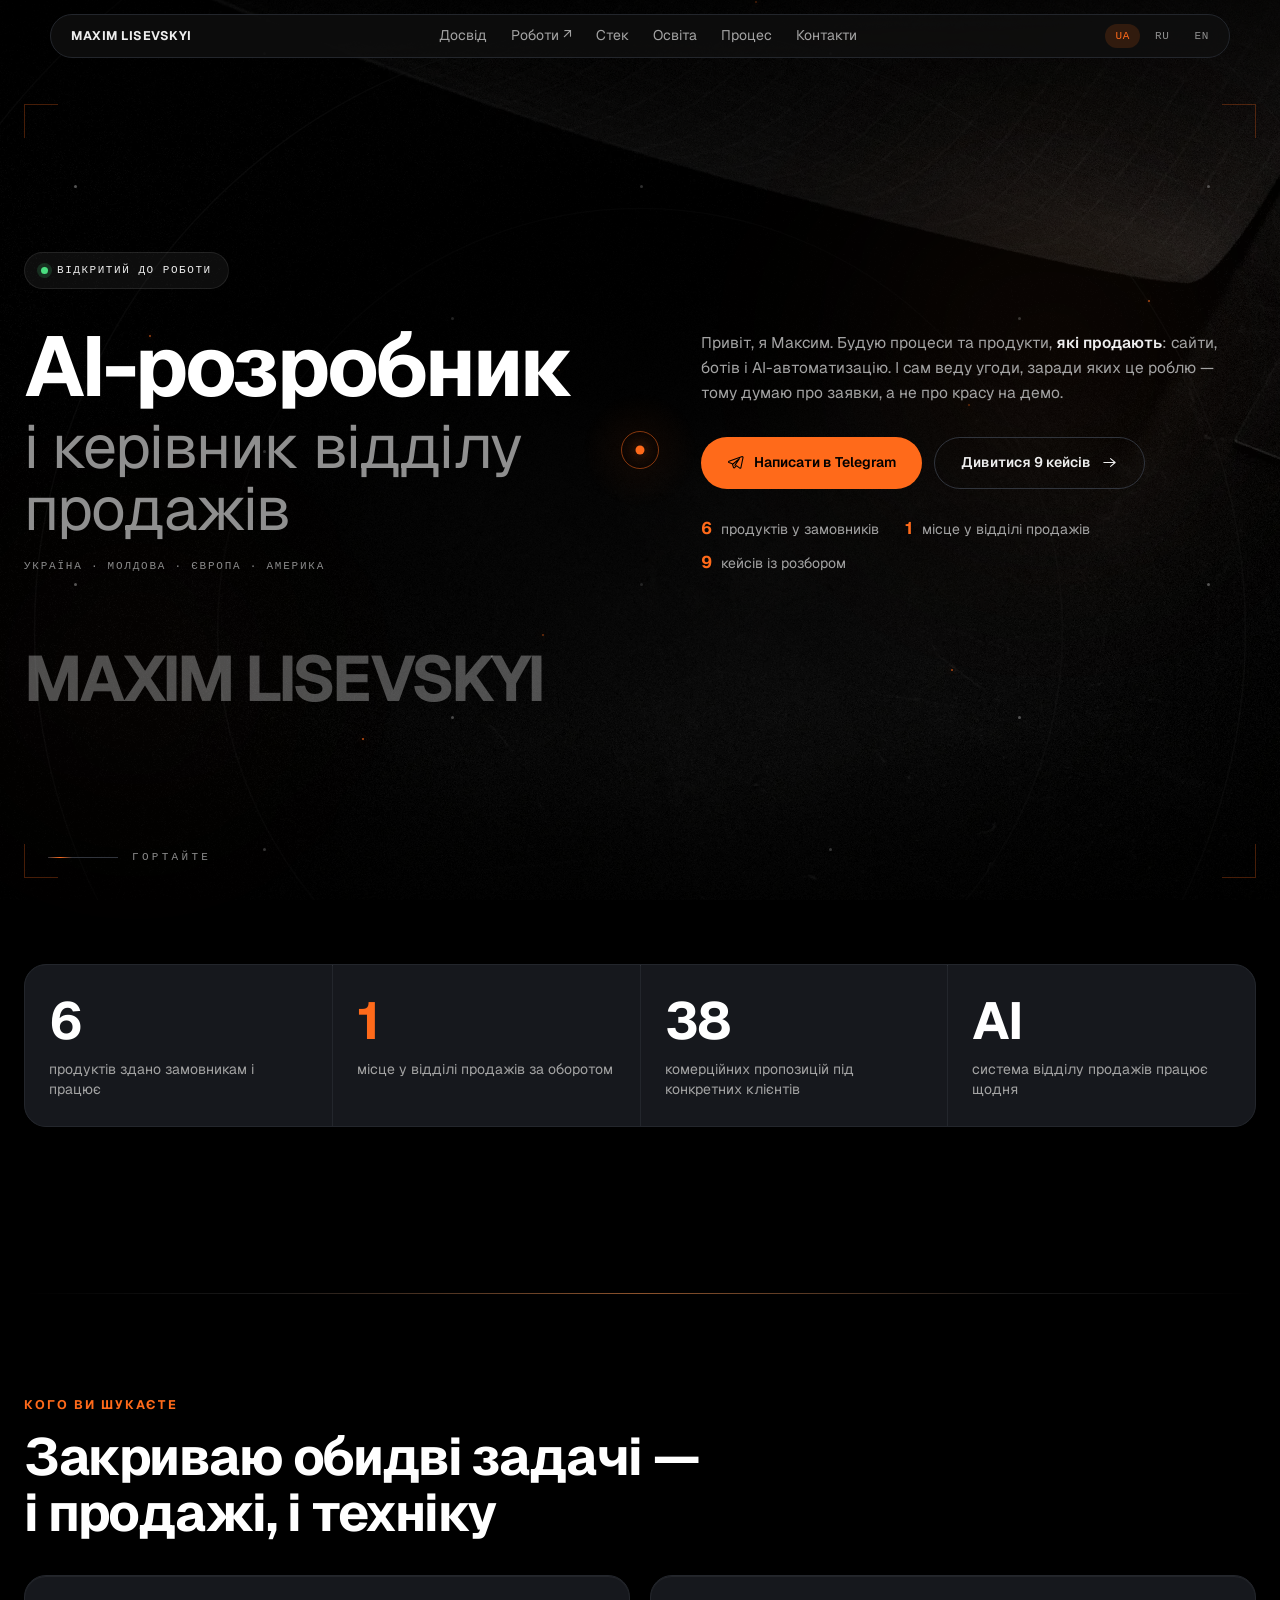
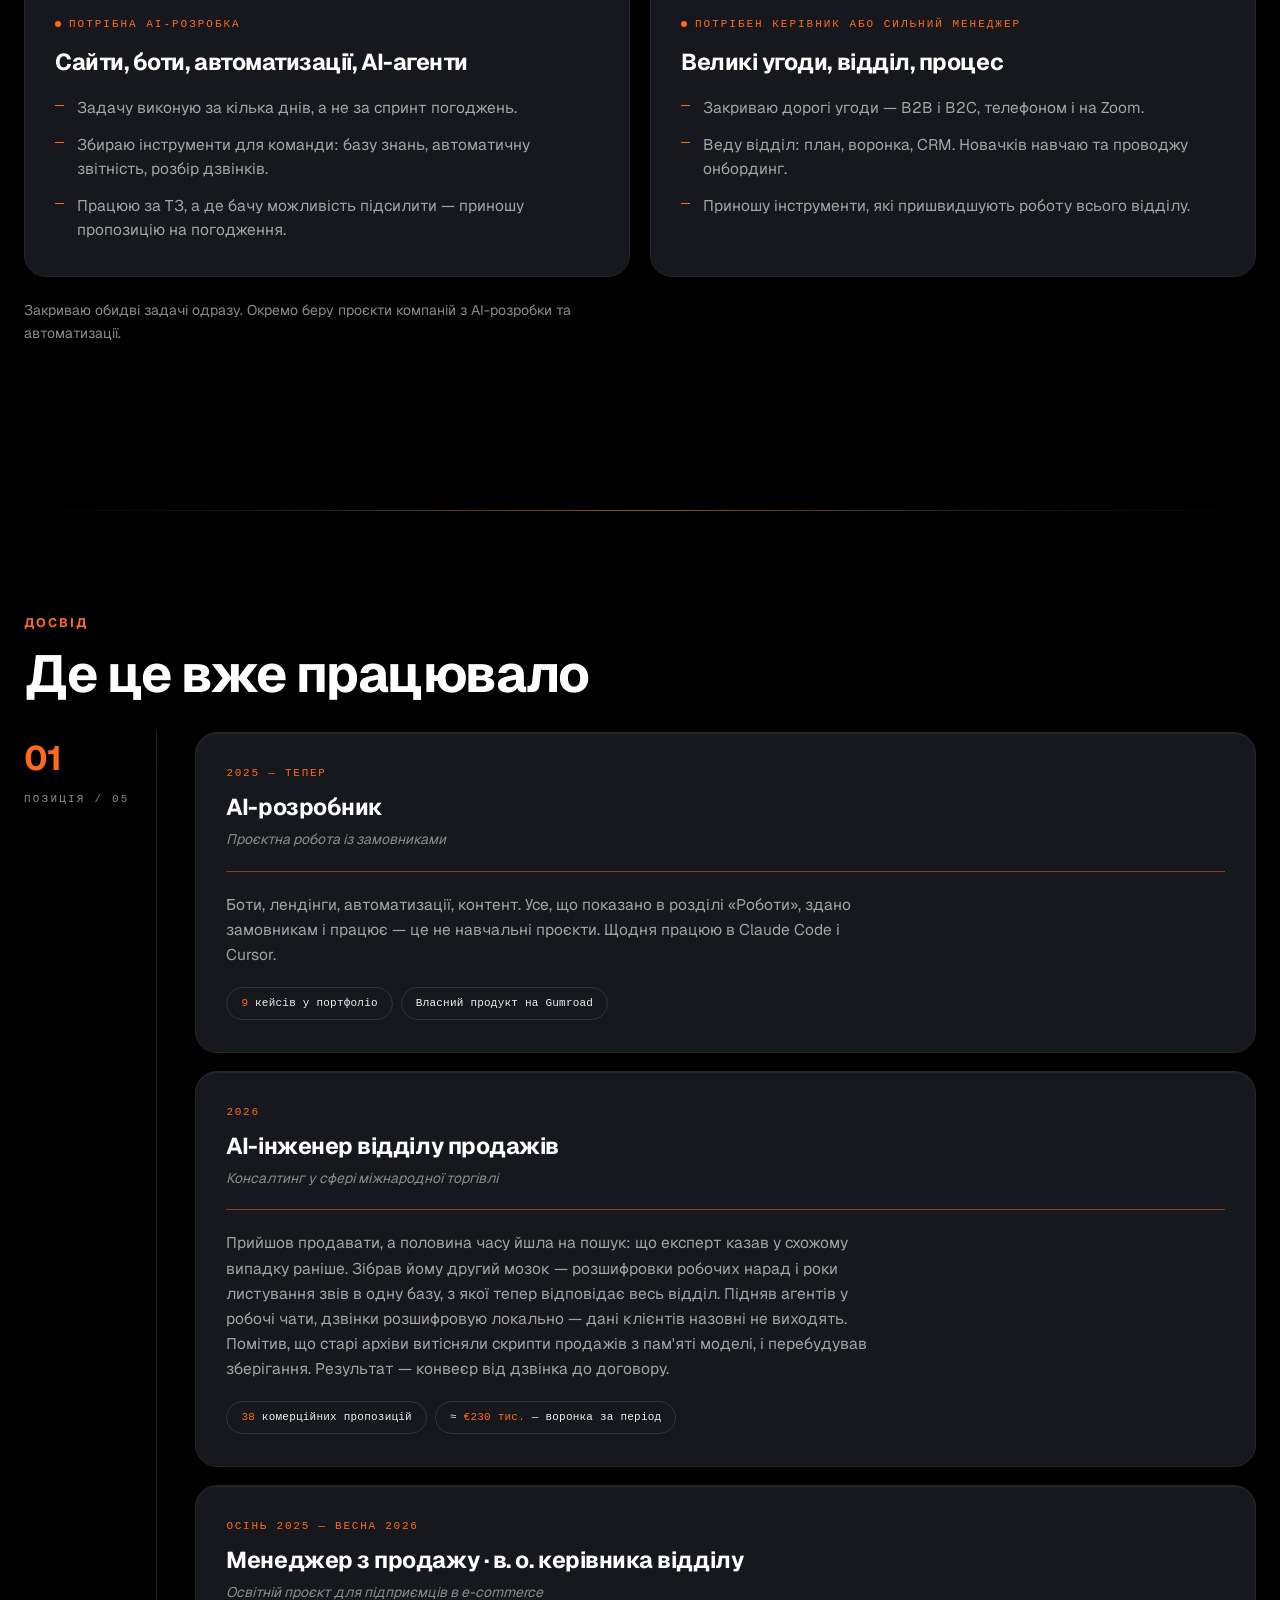
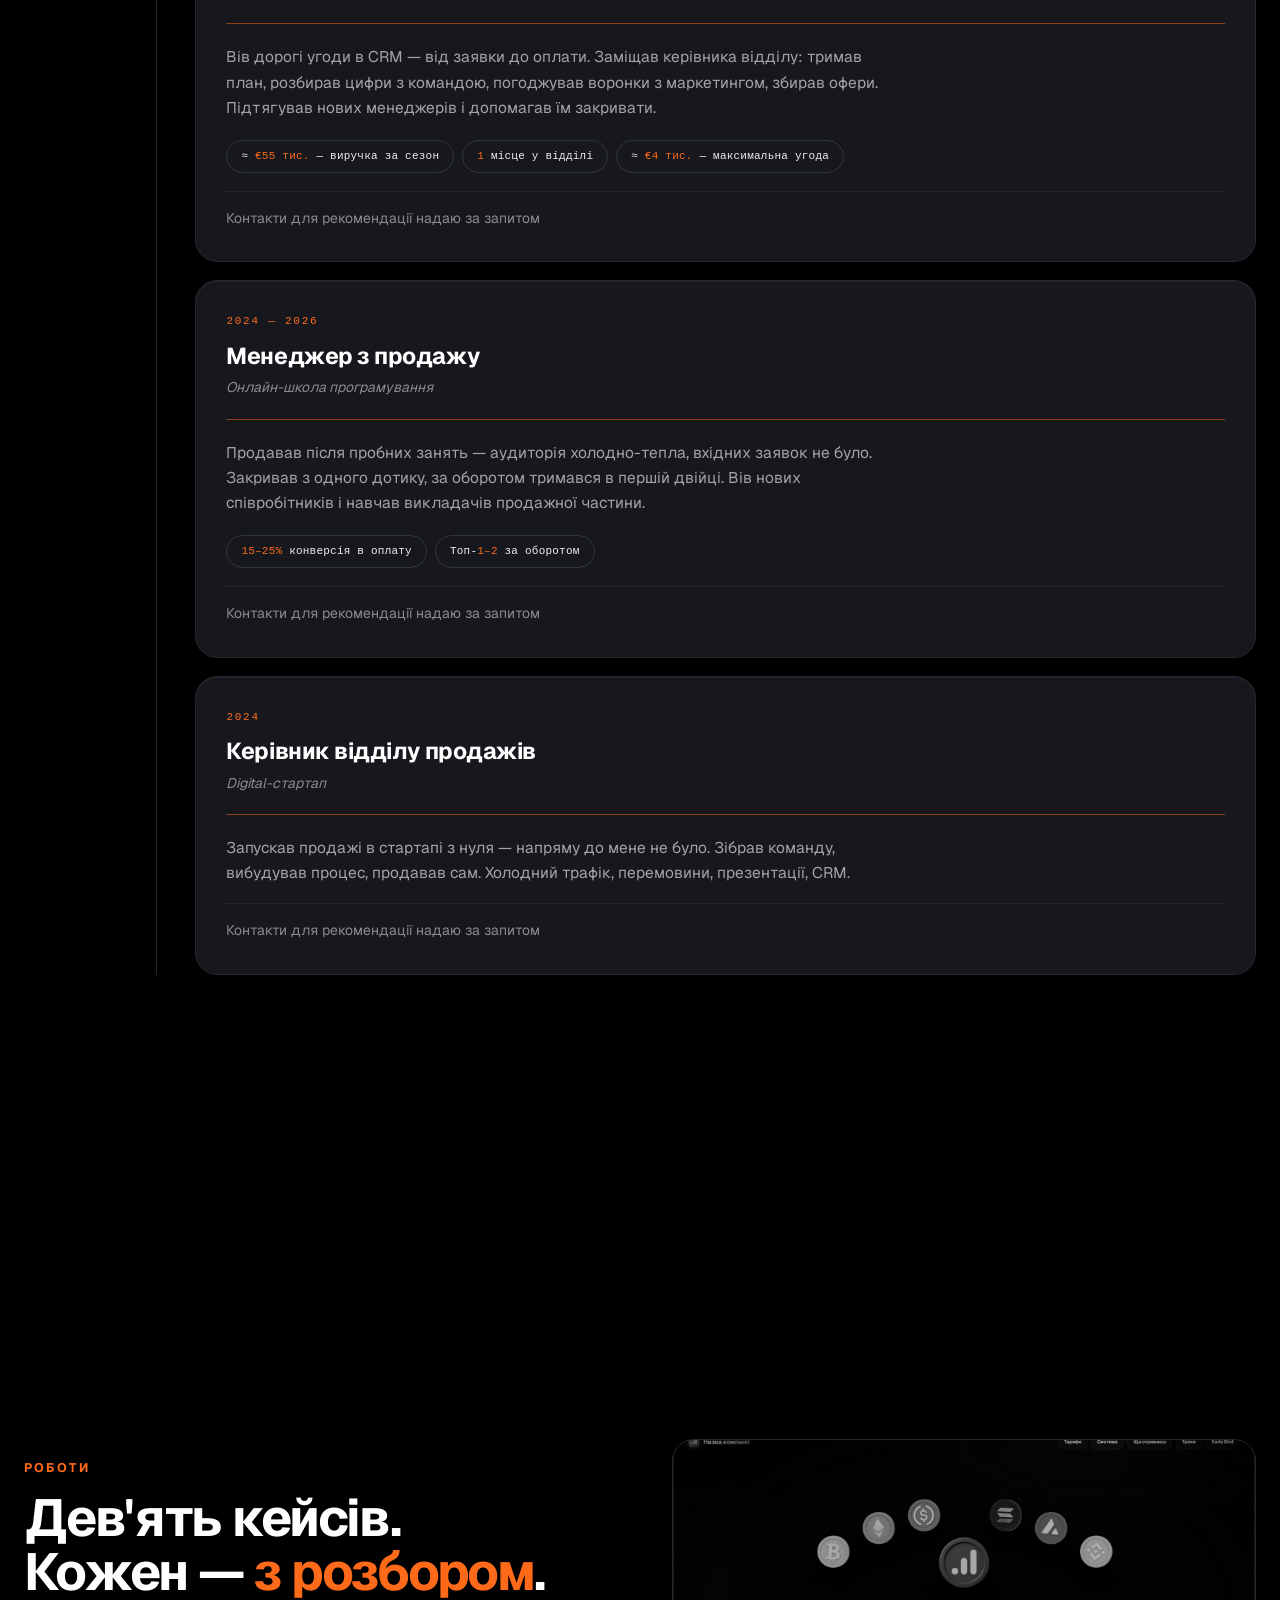
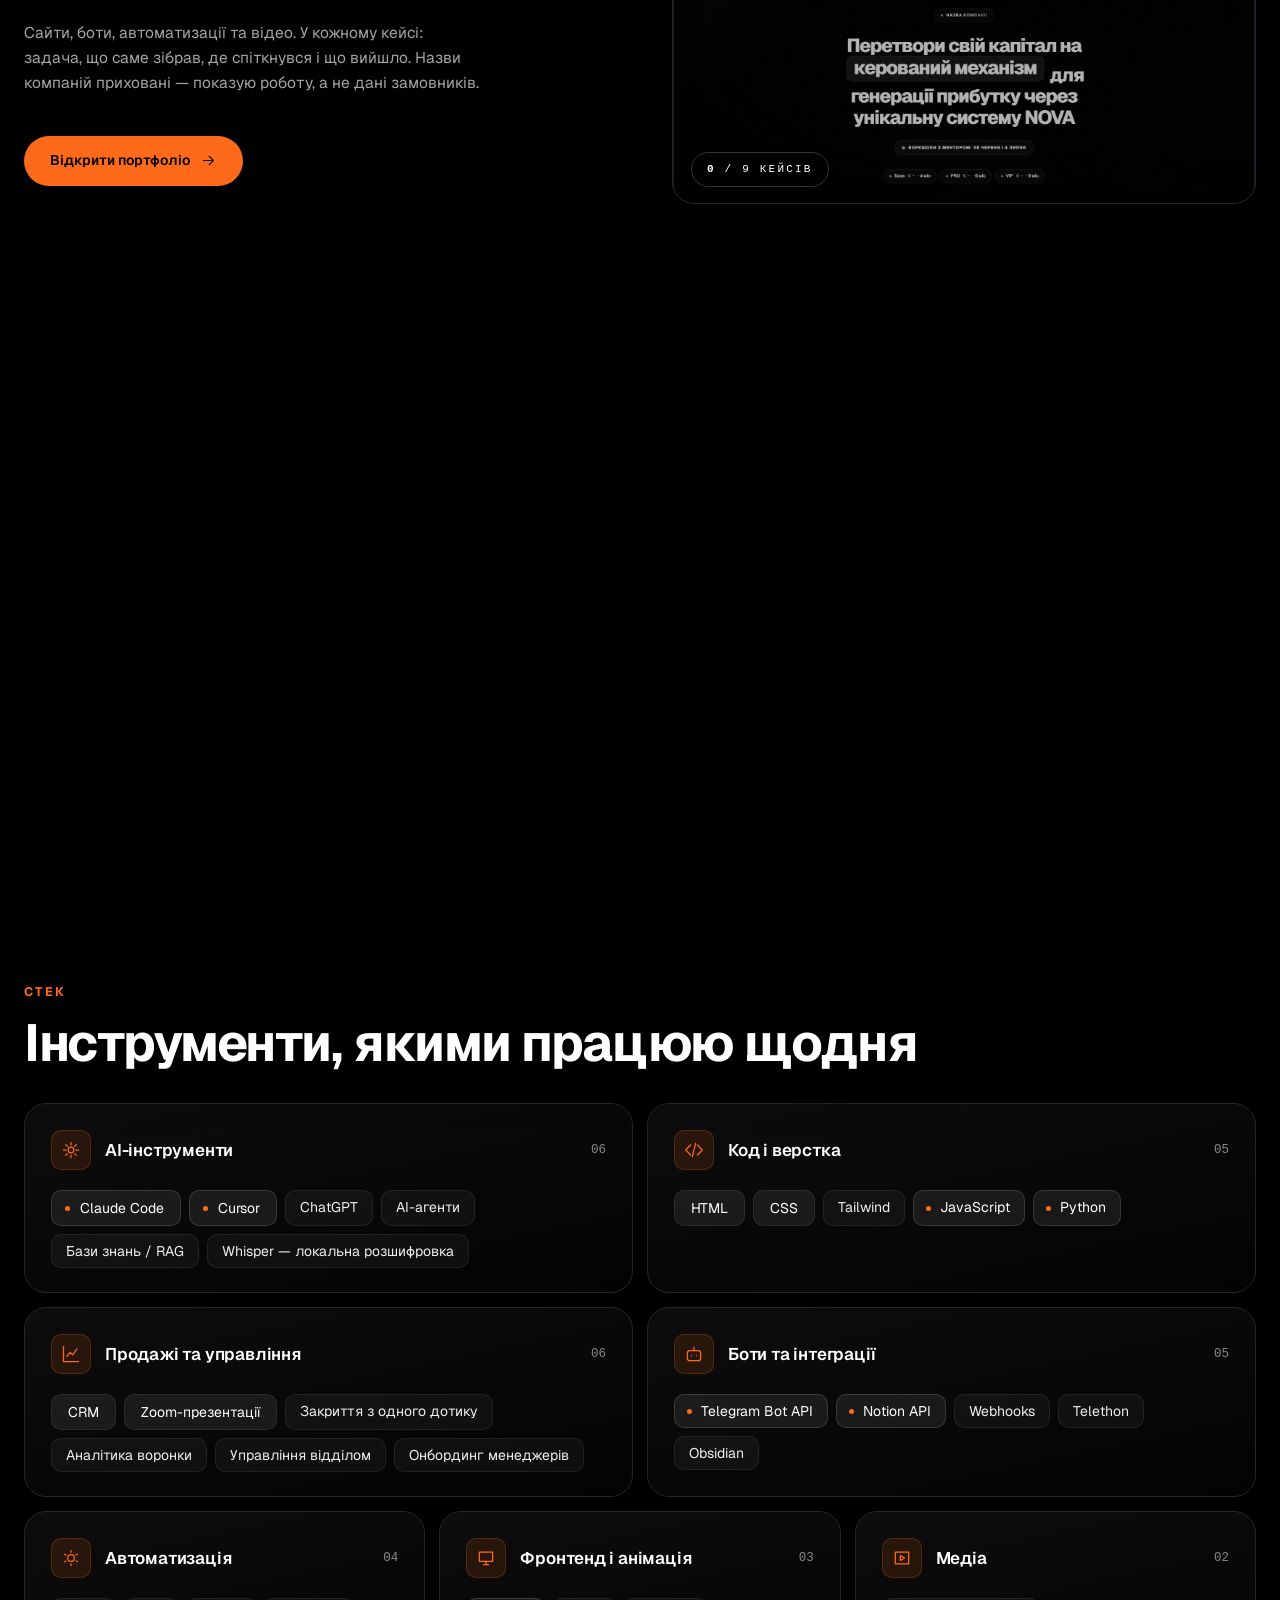
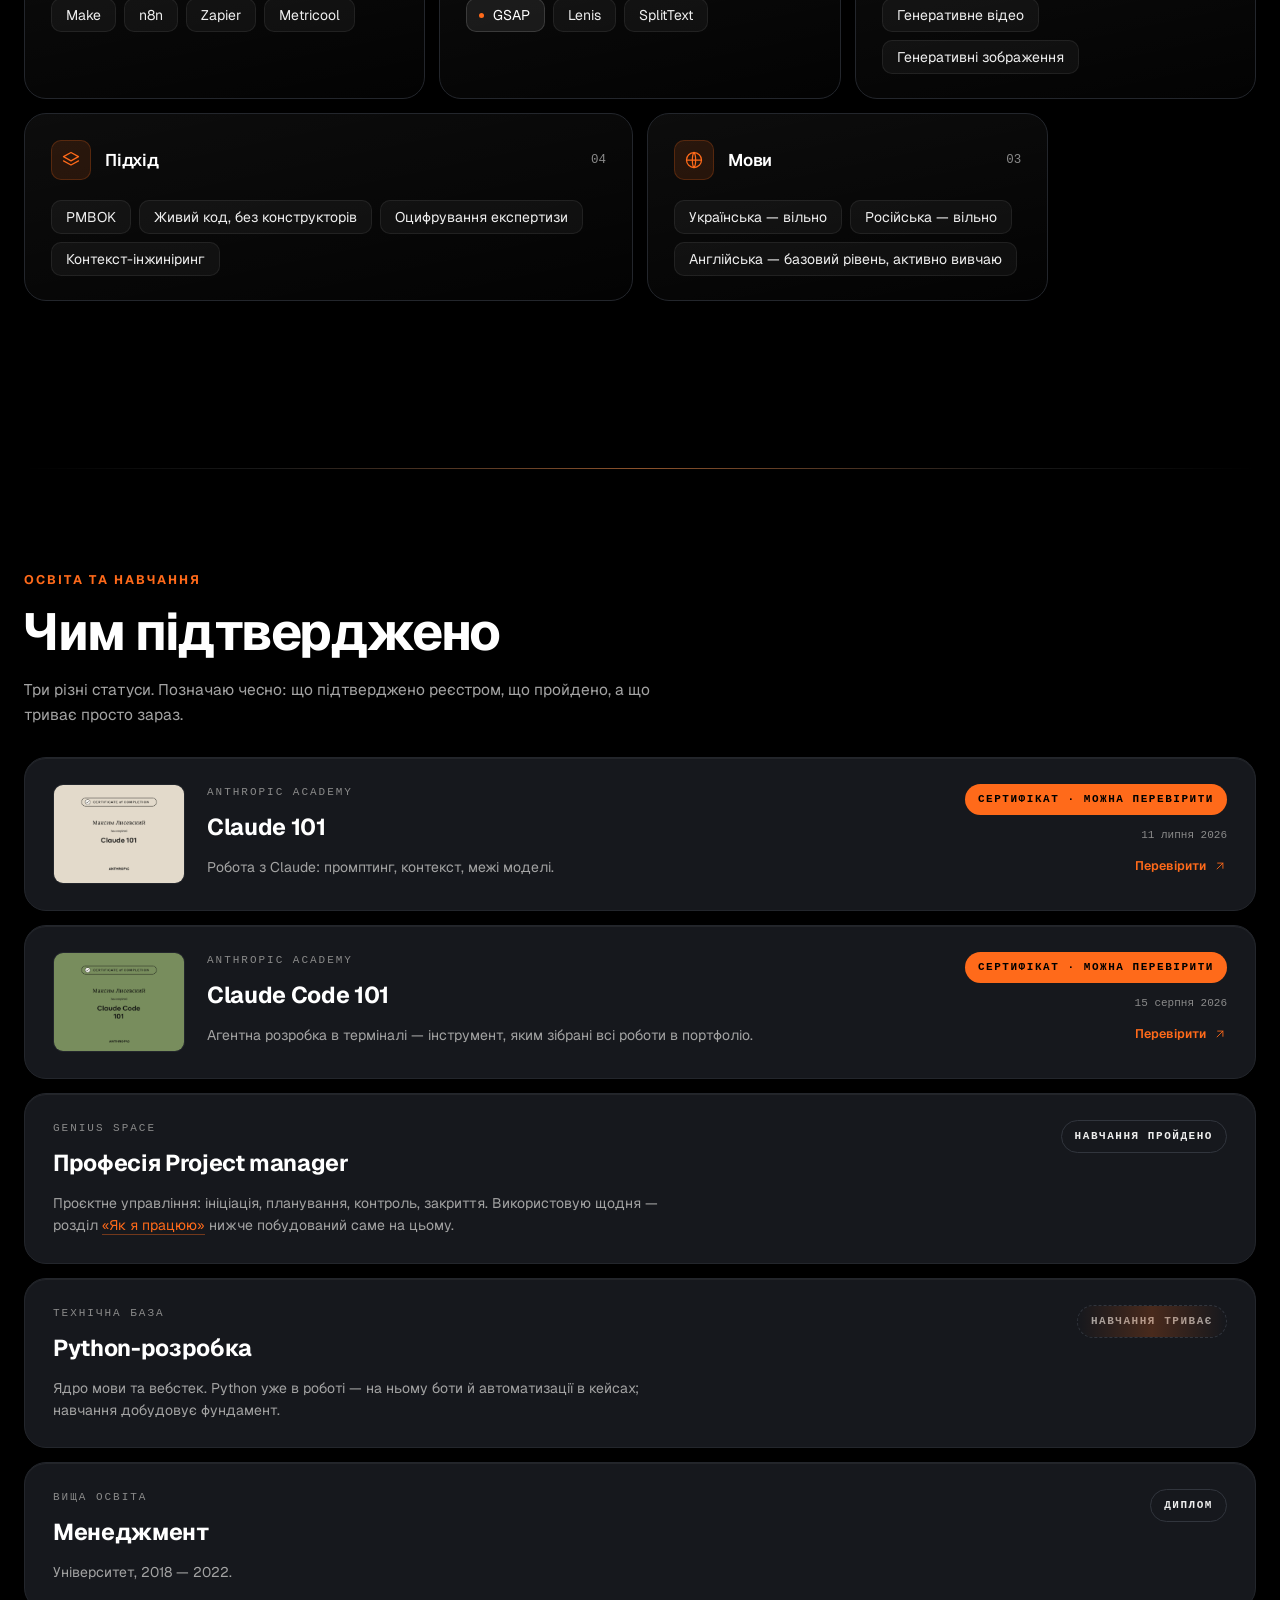
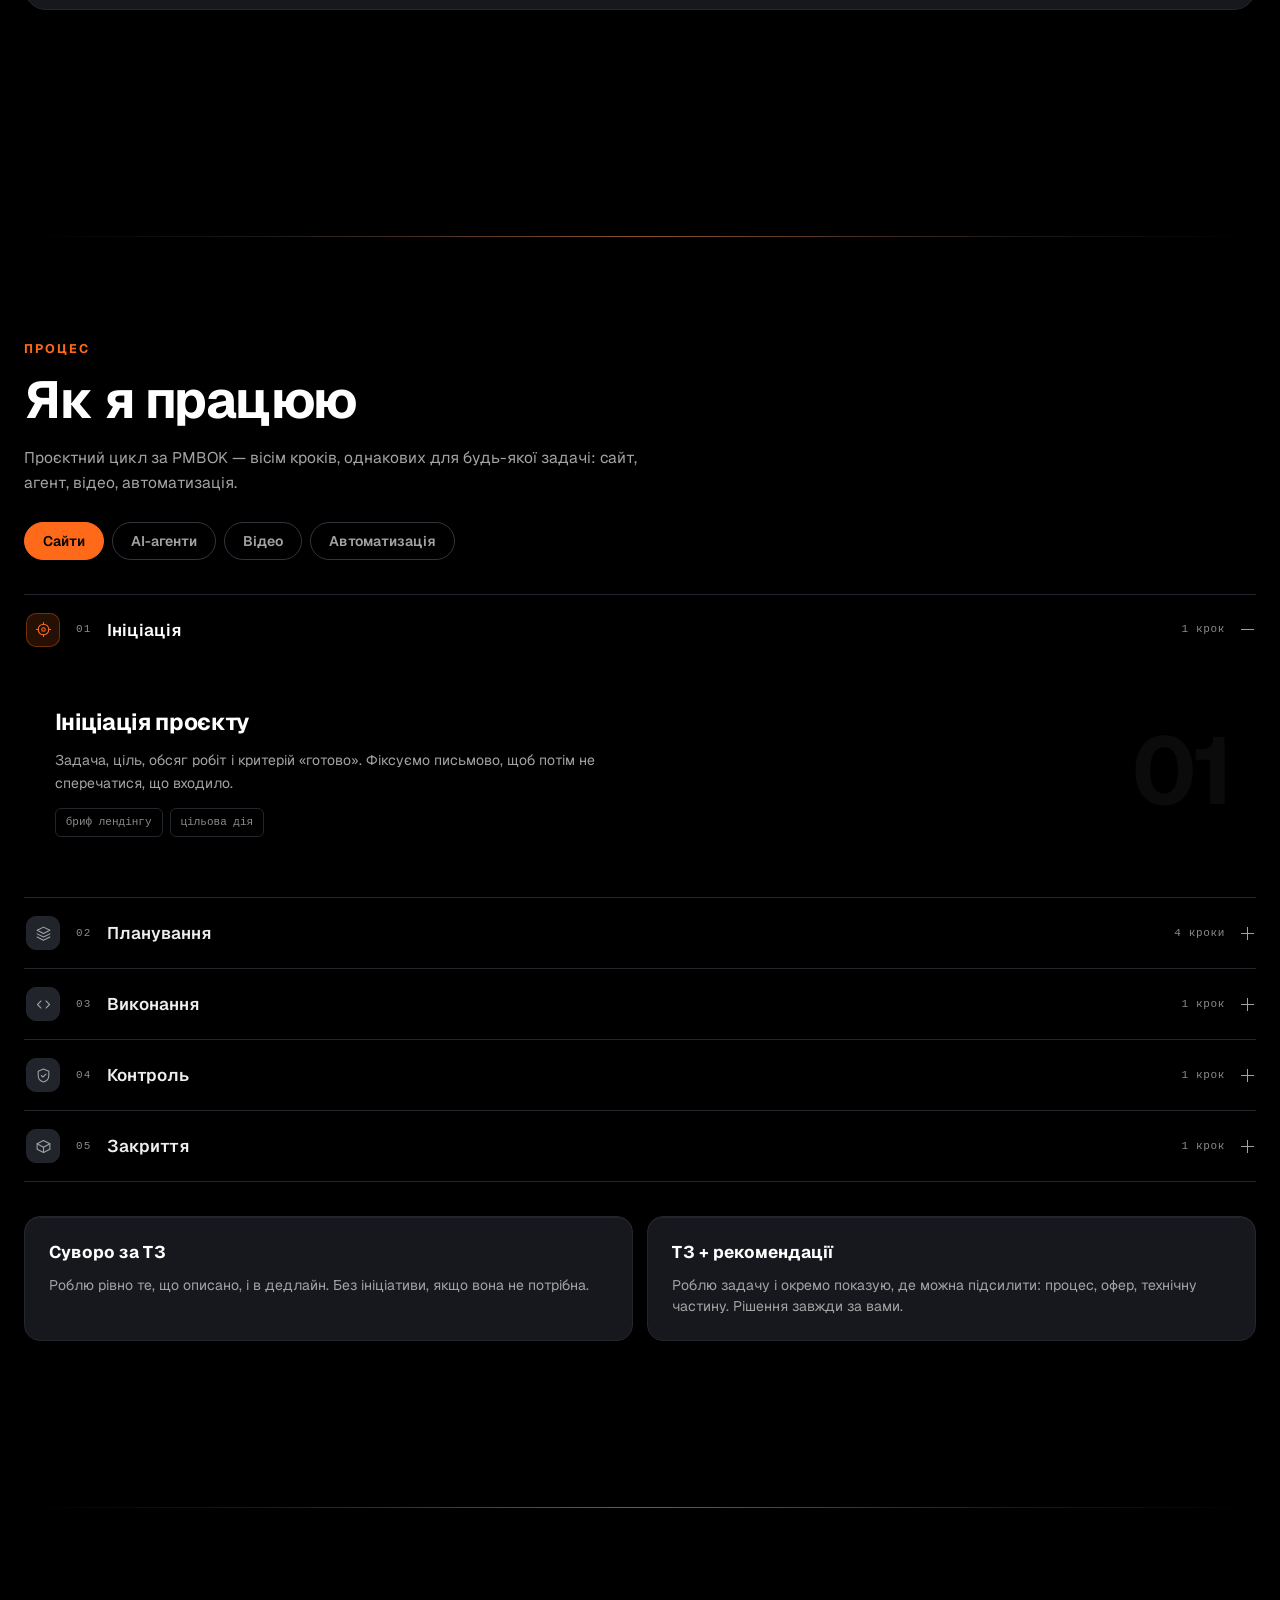
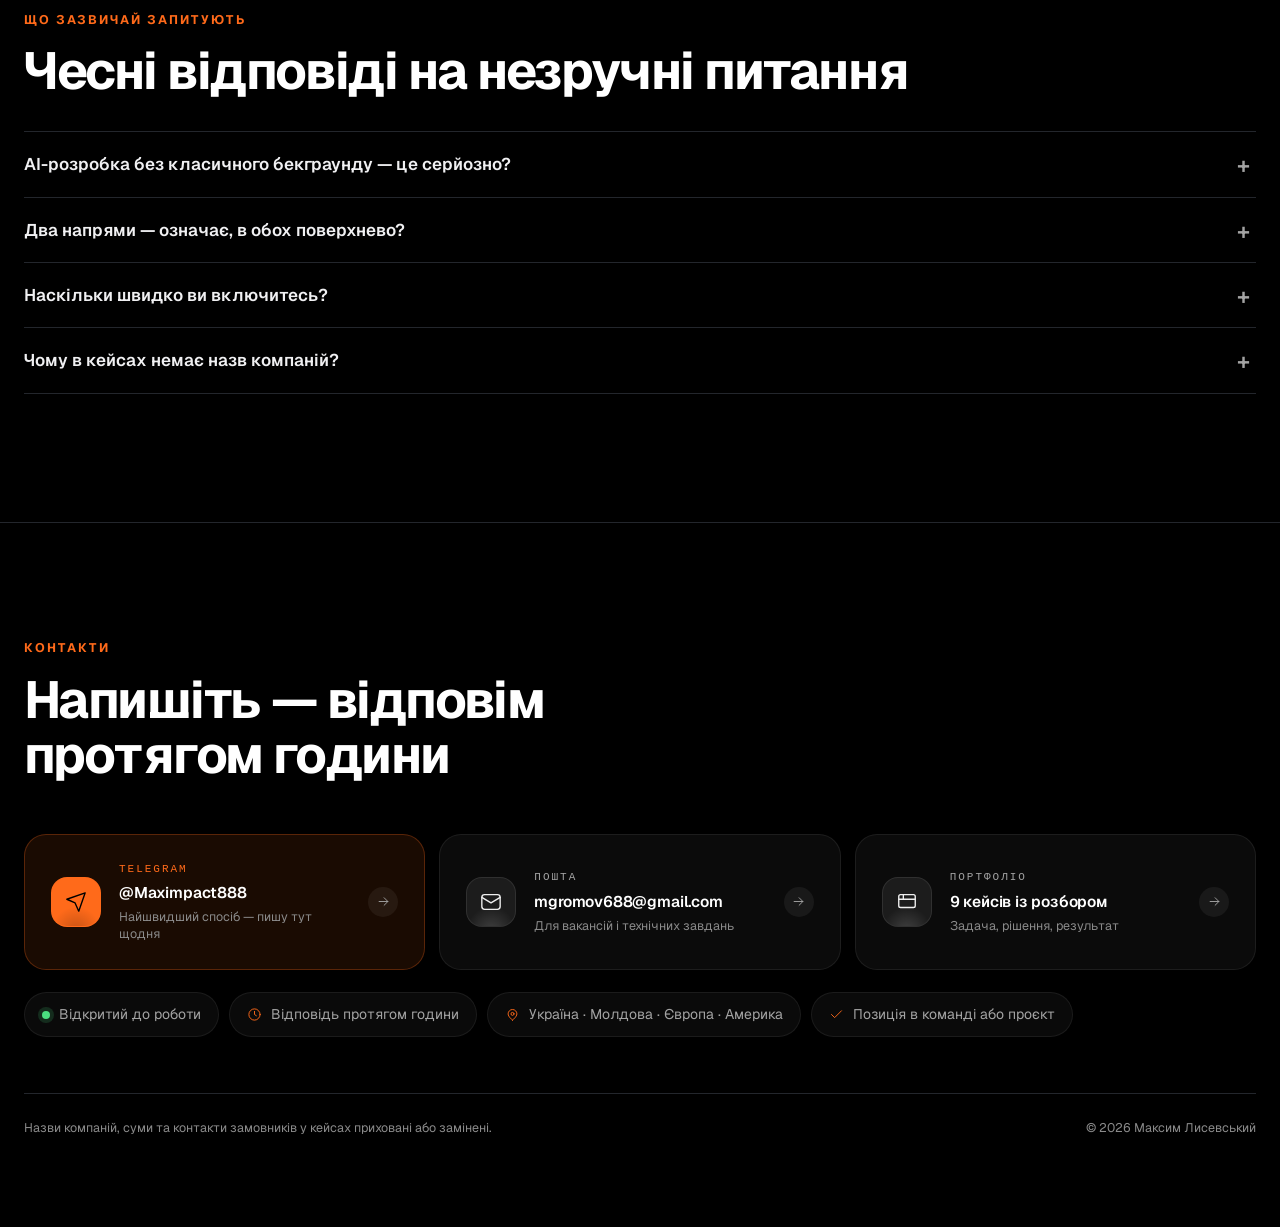
==== commit 3c7e909a: "Процес по фазах і єдина іконочна система Процес: вісім кроків, розкритих завжди, давали 2504px — дру" ====
--- a/index.html
+++ b/index.html
@@ -23,7 +23,7 @@
 <link rel="preconnect" href="https://fonts.gstatic.com" crossorigin>
 <link rel="preload" as="style" href="https://fonts.googleapis.com/css2?family=Geist:ital,wght@0,400..700;1,400&display=swap"><link rel="stylesheet" href="https://fonts.googleapis.com/css2?family=Geist:ital,wght@0,400..700;1,400&display=swap" media="print" onload="this.media='all'"><noscript><link rel="stylesheet" href="https://fonts.googleapis.com/css2?family=Geist:ital,wght@0,400..700;1,400&display=swap"></noscript>
 <link rel="stylesheet" href="assets/site.css?v=432fee3f">
-<link rel="stylesheet" href="assets/resume.css?v=6e87467a">
+<link rel="stylesheet" href="assets/resume.css?v=2b0cbeb1">
 <link rel="stylesheet" href="assets/bgfx.css?v=7ba9d089">
 <link rel="stylesheet" href="assets/craft.css?v=9f6ac7bd">
 </head>
@@ -62,9 +62,9 @@
 <p class="rh-lead r-rise" style="--d:.46s">Привіт, я Максим. Будую процеси та продукти, <b>які продають</b>: сайти, ботів і AI-автоматизацію. І сам веду угоди, заради яких це роблю — тому думаю про заявки, а не про красу на демо.</p>
 <div class="r-cta r-rise" style="--d:.60s">
 <a class="r-btn p" href="https://t.me/Maximpact888" target="_blank" rel="noopener">
-<svg viewBox="0 0 24 24" fill="none" stroke="currentColor" stroke-width="1.7" stroke-linecap="round" stroke-linejoin="round"><path d="M21.5 3.5 2.8 10.4c-.8.3-.8 1.4 0 1.7l4.6 1.5 1.8 5.4c.2.7 1.1.9 1.6.3l2.5-2.8 4.7 3.5c.6.4 1.4.1 1.6-.6l3-14.4c.2-.8-.6-1.5-1.1-1.5z"/><path d="m8 14.5 9.5-8-6.4 9.5"/></svg>Написати в Telegram</a>
+<svg viewBox="0 0 24 24" fill="none" stroke="currentColor" stroke-width="1.5" stroke-linecap="round" stroke-linejoin="round"><path d="M21.5 3.5 2.8 10.4c-.8.3-.8 1.4 0 1.7l4.6 1.5 1.8 5.4c.2.7 1.1.9 1.6.3l2.5-2.8 4.7 3.5c.6.4 1.4.1 1.6-.6l3-14.4c.2-.8-.6-1.5-1.1-1.5z"/><path d="m8 14.5 9.5-8-6.4 9.5"/></svg>Написати в Telegram</a>
 <a class="r-btn s" href="roboty/index.html">Дивитися 9 кейсів
-<svg viewBox="0 0 24 24" fill="none" stroke="currentColor" stroke-width="1.7" stroke-linecap="round" stroke-linejoin="round"><path d="M4 12h15M13.5 6.5 20 12l-6.5 5.5"/></svg></a>
+<svg viewBox="0 0 24 24" fill="none" stroke="currentColor" stroke-width="1.5" stroke-linecap="round" stroke-linejoin="round"><path d="M4 12h15M13.5 6.5 20 12l-6.5 5.5"/></svg></a>
 </div>
 <div class="rh-mini r-rise" style="--d:.72s">
 <span><b>6</b> продуктів у замовників</span>
@@ -183,7 +183,7 @@
 <div class="r-bh" id="bridge-h">Дев'ять кейсів.<br>Кожен — <i>з розбором</i>.</div>
 <p>Сайти, боти, автоматизації та відео. У кожному кейсі: задача, що саме зібрав, де спіткнувся і що вийшло. Назви компаній приховані — показую роботу, а не дані замовників.</p>
 <div class="r-cta"><a class="r-btn p" href="roboty/index.html">Відкрити портфоліо
-<svg viewBox="0 0 24 24" fill="none" stroke="currentColor" stroke-width="2" stroke-linecap="round" stroke-linejoin="round"><path d="M5 12h14M13 6l6 6-6 6"/></svg></a></div>
+<svg viewBox="0 0 24 24" fill="none" stroke="currentColor" stroke-width="1.5" stroke-linecap="round" stroke-linejoin="round"><path d="M5 12h14M13 6l6 6-6 6"/></svg></a></div>
 </div>
 <div class="r-bmedia">
 <img class="g" src="assets/cases/product-landing-ua/cover.webp" alt="" loading="lazy" decoding="async">
@@ -198,7 +198,7 @@
 <section id="stack" class="r-sec">
 <div class="eyebrow" data-rv>Стек</div>
 <h2 data-rv>Інструменти, якими працюю щодня</h2>
-<div class="sk-grid"><article class="sk sk-big" data-rv><div class="sk-h"><span class="sk-ico"><svg viewBox="0 0 24 24" fill="none" stroke="currentColor" stroke-width="1.6" stroke-linecap="round" stroke-linejoin="round"><path d="M12 3v3M12 18v3M3 12h3M18 12h3M5.6 5.6l2.1 2.1M16.3 16.3l2.1 2.1M18.4 5.6l-2.1 2.1M7.7 16.3l-2.1 2.1"/><circle cx="12" cy="12" r="3.4"/></svg></span><h3>AI-інструменти</h3><b class="sk-n">06</b></div><div class="sk-chips"><span class="core">Claude Code</span><span class="core">Cursor</span><span>ChatGPT</span><span>AI-агенти</span><span>Бази знань / RAG</span><span>Whisper — локальна розшифровка</span></div></article><article class="sk sk-big" data-rv><div class="sk-h"><span class="sk-ico"><svg viewBox="0 0 24 24" fill="none" stroke="currentColor" stroke-width="1.6" stroke-linecap="round" stroke-linejoin="round"><path d="m8 6-6 6 6 6M16 6l6 6-6 6M14 4l-4 16"/></svg></span><h3>Код і верстка</h3><b class="sk-n">05</b></div><div class="sk-chips"><span>HTML</span><span>CSS</span><span>Tailwind</span><span class="core">JavaScript</span><span class="core">Python</span></div></article><article class="sk sk-big" data-rv><div class="sk-h"><span class="sk-ico"><svg viewBox="0 0 24 24" fill="none" stroke="currentColor" stroke-width="1.6" stroke-linecap="round" stroke-linejoin="round"><path d="M3 3v18h18"/><path d="m7 15 4-5 3 3 5-7"/></svg></span><h3>Продажі та управління</h3><b class="sk-n">06</b></div><div class="sk-chips"><span>CRM</span><span>Zoom-презентації</span><span>Закриття з одного дотику</span><span>Аналітика воронки</span><span>Управління відділом</span><span>Онбординг менеджерів</span></div></article><article class="sk sk-wide" data-rv><div class="sk-h"><span class="sk-ico"><svg viewBox="0 0 24 24" fill="none" stroke="currentColor" stroke-width="1.6" stroke-linecap="round" stroke-linejoin="round"><rect x="4" y="8" width="16" height="12" rx="3"/><path d="M12 8V4M9 14h.01M15 14h.01"/></svg></span><h3>Боти та інтеграції</h3><b class="sk-n">05</b></div><div class="sk-chips"><span class="core">Telegram Bot API</span><span class="core">Notion API</span><span>Webhooks</span><span>Telethon</span><span>Obsidian</span></div></article><article class="sk sk-norm" data-rv><div class="sk-h"><span class="sk-ico"><svg viewBox="0 0 24 24" fill="none" stroke="currentColor" stroke-width="1.6" stroke-linecap="round" stroke-linejoin="round"><path d="M12 3v2M12 19v2M4.2 7.5l1.7 1M18.1 15.5l1.7 1M4.2 16.5l1.7-1M18.1 8.5l1.7-1"/><circle cx="12" cy="12" r="4"/></svg></span><h3>Автоматизація</h3><b class="sk-n">04</b></div><div class="sk-chips"><span>Make</span><span>n8n</span><span>Zapier</span><span>Metricool</span></div></article><article class="sk sk-norm" data-rv><div class="sk-h"><span class="sk-ico"><svg viewBox="0 0 24 24" fill="none" stroke="currentColor" stroke-width="1.6" stroke-linecap="round" stroke-linejoin="round"><path d="M4 5h16v11H4z"/><path d="M9 20h6M12 16v4"/></svg></span><h3>Фронтенд і анімація</h3><b class="sk-n">03</b></div><div class="sk-chips"><span class="core">GSAP</span><span>Lenis</span><span>SplitText</span></div></article><article class="sk sk-norm" data-rv><div class="sk-h"><span class="sk-ico"><svg viewBox="0 0 24 24" fill="none" stroke="currentColor" stroke-width="1.6" stroke-linecap="round" stroke-linejoin="round"><path d="M4 5h16v14H4z"/><path d="m10 9 5 3-5 3z"/></svg></span><h3>Медіа</h3><b class="sk-n">02</b></div><div class="sk-chips"><span>Генеративне відео</span><span>Генеративні зображення</span></div></article><article class="sk sk-wide" data-rv><div class="sk-h"><span class="sk-ico"><svg viewBox="0 0 24 24" fill="none" stroke="currentColor" stroke-width="1.6" stroke-linecap="round" stroke-linejoin="round"><path d="M12 3 3 8l9 5 9-5z"/><path d="m3 13 9 5 9-5"/></svg></span><h3>Підхід</h3><b class="sk-n">04</b></div><div class="sk-chips"><span>PMBOK</span><span>Живий код, без конструкторів</span><span>Оцифрування експертизи</span><span>Контекст-інжиніринг</span></div></article><article class="sk sk-norm" data-rv><div class="sk-h"><span class="sk-ico"><svg viewBox="0 0 24 24" fill="none" stroke="currentColor" stroke-width="1.6" stroke-linecap="round" stroke-linejoin="round"><circle cx="12" cy="12" r="9"/><path d="M3 12h18M12 3c2.6 2.7 2.6 15.3 0 18M12 3c-2.6 2.7-2.6 15.3 0 18"/></svg></span><h3>Мови</h3><b class="sk-n">03</b></div><div class="sk-chips"><span>Українська — вільно</span><span>Російська — вільно</span><span>Англійська — базовий рівень, активно вивчаю</span></div></article></div>
+<div class="sk-grid"><article class="sk sk-big" data-rv><div class="sk-h"><span class="sk-ico"><svg viewBox="0 0 24 24" fill="none" stroke="currentColor" stroke-width="1.5" stroke-linecap="round" stroke-linejoin="round"><path d="M12 3v3M12 18v3M3 12h3M18 12h3M5.6 5.6l2.1 2.1M16.3 16.3l2.1 2.1M18.4 5.6l-2.1 2.1M7.7 16.3l-2.1 2.1"/><circle cx="12" cy="12" r="3.4"/></svg></span><h3>AI-інструменти</h3><b class="sk-n">06</b></div><div class="sk-chips"><span class="core">Claude Code</span><span class="core">Cursor</span><span>ChatGPT</span><span>AI-агенти</span><span>Бази знань / RAG</span><span>Whisper — локальна розшифровка</span></div></article><article class="sk sk-big" data-rv><div class="sk-h"><span class="sk-ico"><svg viewBox="0 0 24 24" fill="none" stroke="currentColor" stroke-width="1.5" stroke-linecap="round" stroke-linejoin="round"><path d="m8 6-6 6 6 6M16 6l6 6-6 6M14 4l-4 16"/></svg></span><h3>Код і верстка</h3><b class="sk-n">05</b></div><div class="sk-chips"><span>HTML</span><span>CSS</span><span>Tailwind</span><span class="core">JavaScript</span><span class="core">Python</span></div></article><article class="sk sk-big" data-rv><div class="sk-h"><span class="sk-ico"><svg viewBox="0 0 24 24" fill="none" stroke="currentColor" stroke-width="1.5" stroke-linecap="round" stroke-linejoin="round"><path d="M3 3v18h18"/><path d="m7 15 4-5 3 3 5-7"/></svg></span><h3>Продажі та управління</h3><b class="sk-n">06</b></div><div class="sk-chips"><span>CRM</span><span>Zoom-презентації</span><span>Закриття з одного дотику</span><span>Аналітика воронки</span><span>Управління відділом</span><span>Онбординг менеджерів</span></div></article><article class="sk sk-wide" data-rv><div class="sk-h"><span class="sk-ico"><svg viewBox="0 0 24 24" fill="none" stroke="currentColor" stroke-width="1.5" stroke-linecap="round" stroke-linejoin="round"><rect x="4" y="8" width="16" height="12" rx="3"/><path d="M12 8V4M9 14h.01M15 14h.01"/></svg></span><h3>Боти та інтеграції</h3><b class="sk-n">05</b></div><div class="sk-chips"><span class="core">Telegram Bot API</span><span class="core">Notion API</span><span>Webhooks</span><span>Telethon</span><span>Obsidian</span></div></article><article class="sk sk-norm" data-rv><div class="sk-h"><span class="sk-ico"><svg viewBox="0 0 24 24" fill="none" stroke="currentColor" stroke-width="1.5" stroke-linecap="round" stroke-linejoin="round"><path d="M12 3v2M12 19v2M4.2 7.5l1.7 1M18.1 15.5l1.7 1M4.2 16.5l1.7-1M18.1 8.5l1.7-1"/><circle cx="12" cy="12" r="4"/></svg></span><h3>Автоматизація</h3><b class="sk-n">04</b></div><div class="sk-chips"><span>Make</span><span>n8n</span><span>Zapier</span><span>Metricool</span></div></article><article class="sk sk-norm" data-rv><div class="sk-h"><span class="sk-ico"><svg viewBox="0 0 24 24" fill="none" stroke="currentColor" stroke-width="1.5" stroke-linecap="round" stroke-linejoin="round"><path d="M4 5h16v11H4z"/><path d="M9 20h6M12 16v4"/></svg></span><h3>Фронтенд і анімація</h3><b class="sk-n">03</b></div><div class="sk-chips"><span class="core">GSAP</span><span>Lenis</span><span>SplitText</span></div></article><article class="sk sk-norm" data-rv><div class="sk-h"><span class="sk-ico"><svg viewBox="0 0 24 24" fill="none" stroke="currentColor" stroke-width="1.5" stroke-linecap="round" stroke-linejoin="round"><path d="M4 5h16v14H4z"/><path d="m10 9 5 3-5 3z"/></svg></span><h3>Медіа</h3><b class="sk-n">02</b></div><div class="sk-chips"><span>Генеративне відео</span><span>Генеративні зображення</span></div></article><article class="sk sk-wide" data-rv><div class="sk-h"><span class="sk-ico"><svg viewBox="0 0 24 24" fill="none" stroke="currentColor" stroke-width="1.5" stroke-linecap="round" stroke-linejoin="round"><path d="M12 3 3 8l9 5 9-5z"/><path d="m3 13 9 5 9-5"/></svg></span><h3>Підхід</h3><b class="sk-n">04</b></div><div class="sk-chips"><span>PMBOK</span><span>Живий код, без конструкторів</span><span>Оцифрування експертизи</span><span>Контекст-інжиніринг</span></div></article><article class="sk sk-norm" data-rv><div class="sk-h"><span class="sk-ico"><svg viewBox="0 0 24 24" fill="none" stroke="currentColor" stroke-width="1.5" stroke-linecap="round" stroke-linejoin="round"><circle cx="12" cy="12" r="9"/><path d="M3 12h18M12 3c2.6 2.7 2.6 15.3 0 18M12 3c-2.6 2.7-2.6 15.3 0 18"/></svg></span><h3>Мови</h3><b class="sk-n">03</b></div><div class="sk-chips"><span>Українська — вільно</span><span>Російська — вільно</span><span>Англійська — базовий рівень, активно вивчаю</span></div></article></div>
 </section>
 
 <!-- ── освіта та навчання ───────────────────────────── -->
@@ -219,7 +219,7 @@
 <span class="r-st ok">Сертифікат · можна перевірити</span>
 <span class="r-when2">11 липня 2026</span>
 <a class="r-verify" href="https://verify.skilljar.com/c/x7wre3rtwt9j" target="_blank" rel="noopener">Перевірити
-<svg viewBox="0 0 24 24" fill="none" stroke="currentColor" stroke-width="2" stroke-linecap="round" stroke-linejoin="round"><path d="M7 17 17 7M8 7h9v9"/></svg></a>
+<svg viewBox="0 0 24 24" fill="none" stroke="currentColor" stroke-width="1.5" stroke-linecap="round" stroke-linejoin="round"><path d="M7 17 17 7M8 7h9v9"/></svg></a>
 </div>
 </div>
 
@@ -234,7 +234,7 @@
 <span class="r-st ok">Сертифікат · можна перевірити</span>
 <span class="r-when2">15 серпня 2026</span>
 <a class="r-verify" href="https://verify.skilljar.com/c/s7wa78bpunqz" target="_blank" rel="noopener">Перевірити
-<svg viewBox="0 0 24 24" fill="none" stroke="currentColor" stroke-width="2" stroke-linecap="round" stroke-linejoin="round"><path d="M7 17 17 7M8 7h9v9"/></svg></a>
+<svg viewBox="0 0 24 24" fill="none" stroke="currentColor" stroke-width="1.5" stroke-linecap="round" stroke-linejoin="round"><path d="M7 17 17 7M8 7h9v9"/></svg></a>
 </div>
 </div>
 
@@ -282,18 +282,16 @@
 </div>
 <div class="r-proc">
 
-<div class="r-step">
-<div class="r-phase">◆ Ініціація</div>
+<details class="r-ph" open><summary><span class="r-ph-ic" aria-hidden="true"><svg viewBox="0 0 24 24" fill="none" stroke="currentColor" stroke-width="1.5" stroke-linecap="round" stroke-linejoin="round"><circle cx="12" cy="12" r="7.5"/><circle cx="12" cy="12" r="2.5"/><path d="M12 2v3M12 19v3M2 12h3M19 12h3"/></svg></span><span class="r-ph-n">01</span><span class="r-ph-t">Ініціація</span><span class="r-ph-c">1 крок</span><span class="r-ph-i" aria-hidden="true"></span></summary><div class="r-ph-b"><div class="r-step">
+
 <div class="r-shead"><b>01</b><h3>Ініціація проєкту</h3></div>
 <p>Задача, ціль, обсяг робіт і критерій «готово». Фіксуємо письмово, щоб потім не сперечатися, що входило.</p>
 <div class="r-domain on" data-d="web"><span>бриф лендінгу</span><span>цільова дія</span></div>
 <div class="r-domain" data-d="ai"><span>задача агента</span><span>межі доступу</span></div>
 <div class="r-domain" data-d="video"><span>ідея ролика</span><span>хронометраж</span></div>
 <div class="r-domain" data-d="auto"><span>що автоматизуємо</span><span>хто користувач</span></div>
-</div>
-
-<div class="r-step">
-<div class="r-phase">◆ Планування</div>
+</div></div></details><details class="r-ph"><summary><span class="r-ph-ic" aria-hidden="true"><svg viewBox="0 0 24 24" fill="none" stroke="currentColor" stroke-width="1.5" stroke-linecap="round" stroke-linejoin="round"><path d="M12 3 3 7.5l9 4.5 9-4.5L12 3Z"/><path d="m3 12.5 9 4.5 9-4.5"/><path d="m3 17 9 4.5 9-4.5"/></svg></span><span class="r-ph-n">02</span><span class="r-ph-t">Планування</span><span class="r-ph-c">4 кроки</span><span class="r-ph-i" aria-hidden="true"></span></summary><div class="r-ph-b"><div class="r-step">
+
 <div class="r-shead"><b>02</b><h3>Збір інформації та аналітика</h3></div>
 <p>Вхідні дані, дослідження, поведінкові фактори. Дивлюся, як задача вирішена в тих, у кого вона вже працює.</p>
 <div class="r-domain on" data-d="web"><span>ринок</span><span>конкуренти</span><span>референси</span></div>
@@ -327,30 +325,24 @@
 <div class="r-domain" data-d="ai"><span>моделі</span><span>межі витрат</span></div>
 <div class="r-domain" data-d="video"><span>інструменти генерації</span><span>етапи</span></div>
 <div class="r-domain" data-d="auto"><span>сервіси</span><span>ліміти</span></div>
-</div>
-
-<div class="r-step">
-<div class="r-phase">◆ Виконання</div>
+</div></div></details><details class="r-ph"><summary><span class="r-ph-ic" aria-hidden="true"><svg viewBox="0 0 24 24" fill="none" stroke="currentColor" stroke-width="1.5" stroke-linecap="round" stroke-linejoin="round"><path d="m8.5 7-5 5 5 5M15.5 7l5 5-5 5"/></svg></span><span class="r-ph-n">03</span><span class="r-ph-t">Виконання</span><span class="r-ph-c">1 крок</span><span class="r-ph-i" aria-hidden="true"></span></summary><div class="r-ph-b"><div class="r-step">
+
 <div class="r-shead"><b>06</b><h3>Збірка</h3></div>
 <p>Перетворюю план на робоче. Показую проміжний результат, а не зникаю на тиждень.</p>
 <div class="r-domain on" data-d="web"><span>верстка</span><span>анімації</span></div>
 <div class="r-domain" data-d="ai"><span>код агентів</span><span>інтеграції</span></div>
 <div class="r-domain" data-d="video"><span>генерація</span><span>монтаж</span></div>
 <div class="r-domain" data-d="auto"><span>звʼязки</span><span>сценарії</span></div>
-</div>
-
-<div class="r-step">
-<div class="r-phase">◆ Контроль</div>
+</div></div></details><details class="r-ph"><summary><span class="r-ph-ic" aria-hidden="true"><svg viewBox="0 0 24 24" fill="none" stroke="currentColor" stroke-width="1.5" stroke-linecap="round" stroke-linejoin="round"><path d="M12 2.8 4.5 6v6c0 4.4 3.1 7.9 7.5 9.2 4.4-1.3 7.5-4.8 7.5-9.2V6L12 2.8Z"/><path d="m9 12 2.2 2.2L15.4 10"/></svg></span><span class="r-ph-n">04</span><span class="r-ph-t">Контроль</span><span class="r-ph-c">1 крок</span><span class="r-ph-i" aria-hidden="true"></span></summary><div class="r-ph-b"><div class="r-step">
+
 <div class="r-shead"><b>07</b><h3>Перевірка на живому</h3></div>
 <p>Міряю, а не припускаю: тести, метрики, керування змінами. Дивлюся на реальній адресі — швидкість, телефон, поведінка після правок.</p>
 <div class="r-domain on" data-d="web"><span>Lighthouse</span><span>axe</span><span>крос-браузер</span></div>
 <div class="r-domain" data-d="ai"><span>прогін сценаріїв</span><span>перевірка відповідей</span></div>
 <div class="r-domain" data-d="video"><span>рев'ю</span><span>правки</span></div>
 <div class="r-domain" data-d="auto"><span>перевірка потоків</span><span>обробка помилок</span></div>
-</div>
-
-<div class="r-step">
-<div class="r-phase">◆ Закриття</div>
+</div></div></details><details class="r-ph"><summary><span class="r-ph-ic" aria-hidden="true"><svg viewBox="0 0 24 24" fill="none" stroke="currentColor" stroke-width="1.5" stroke-linecap="round" stroke-linejoin="round"><path d="M3 8.2 12 3.5l9 4.7v7.6L12 20.5 3 15.8V8.2Z"/><path d="M3 8.2 12 13l9-4.8M12 13v7.5"/></svg></span><span class="r-ph-n">05</span><span class="r-ph-t">Закриття</span><span class="r-ph-c">1 крок</span><span class="r-ph-i" aria-hidden="true"></span></summary><div class="r-ph-b"><div class="r-step">
+
 <div class="r-shead"><b>08</b><h3>Запуск і закриття</h3></div>
 <p>Деплой, здача, документація, супровід. Файли, доступи та коротка інструкція — ваші.</p>
 <div class="r-domain on" data-d="web"><span>деплой</span><span>хендофф</span></div>
@@ -359,8 +351,7 @@
 <div class="r-domain" data-d="auto"><span>підтримка</span><span>ітерації</span></div>
 </div>
 
-</div>
-<div class="r-mode">
+</div></details></div><div class="r-mode">
 <div data-rv><h4>Суворо за ТЗ</h4><p>Роблю рівно те, що описано, і в дедлайн. Без ініціативи, якщо вона не потрібна.</p></div>
 <div data-rv><h4>ТЗ + рекомендації</h4><p>Роблю задачу і окремо показую, де можна підсилити: процес, офер, технічну частину. Рішення завжди за вами.</p></div>
 </div>
@@ -389,32 +380,32 @@
 
 <div class="ct-grid">
 <a class="ct-card ct-main" href="https://t.me/Maximpact888" target="_blank" rel="noopener" data-rv>
-<span class="ct-ico"><svg viewBox="0 0 24 24" fill="none" stroke="currentColor" stroke-width="1.9" stroke-linecap="round" stroke-linejoin="round"><path d="m22 2-7 20-4-9-9-4 20-7z"/></svg></span>
+<span class="ct-ico"><svg viewBox="0 0 24 24" fill="none" stroke="currentColor" stroke-width="1.5" stroke-linecap="round" stroke-linejoin="round"><path d="m22 2-7 20-4-9-9-4 20-7z"/></svg></span>
 <span class="ct-body"><span class="ct-label">Telegram</span><span class="ct-value">@Maximpact888</span>
 <span class="ct-note">Найшвидший спосіб — пишу тут щодня</span></span>
-<span class="ct-go"><svg viewBox="0 0 24 24" fill="none" stroke="currentColor" stroke-width="2" stroke-linecap="round" stroke-linejoin="round"><path d="M5 12h14M13 6l6 6-6 6"/></svg></span>
+<span class="ct-go"><svg viewBox="0 0 24 24" fill="none" stroke="currentColor" stroke-width="1.5" stroke-linecap="round" stroke-linejoin="round"><path d="M5 12h14M13 6l6 6-6 6"/></svg></span>
 </a>
 
 <a class="ct-card" href="mailto:mgromov688@gmail.com" data-rv>
-<span class="ct-ico"><svg viewBox="0 0 24 24" fill="none" stroke="currentColor" stroke-width="1.9" stroke-linecap="round" stroke-linejoin="round"><rect x="2" y="4" width="20" height="16" rx="3"/><path d="m2 7 10 6 10-6"/></svg></span>
+<span class="ct-ico"><svg viewBox="0 0 24 24" fill="none" stroke="currentColor" stroke-width="1.5" stroke-linecap="round" stroke-linejoin="round"><rect x="2" y="4" width="20" height="16" rx="3"/><path d="m2 7 10 6 10-6"/></svg></span>
 <span class="ct-body"><span class="ct-label">Пошта</span><span class="ct-value">mgromov688@gmail.com</span>
 <span class="ct-note">Для вакансій і технічних завдань</span></span>
-<span class="ct-go"><svg viewBox="0 0 24 24" fill="none" stroke="currentColor" stroke-width="2" stroke-linecap="round" stroke-linejoin="round"><path d="M5 12h14M13 6l6 6-6 6"/></svg></span>
+<span class="ct-go"><svg viewBox="0 0 24 24" fill="none" stroke="currentColor" stroke-width="1.5" stroke-linecap="round" stroke-linejoin="round"><path d="M5 12h14M13 6l6 6-6 6"/></svg></span>
 </a>
 
 <a class="ct-card" href="roboty/index.html" data-rv>
-<span class="ct-ico"><svg viewBox="0 0 24 24" fill="none" stroke="currentColor" stroke-width="1.9" stroke-linecap="round" stroke-linejoin="round"><rect x="3" y="4" width="18" height="14" rx="2"/><path d="M3 9h18M8 4v5"/></svg></span>
+<span class="ct-ico"><svg viewBox="0 0 24 24" fill="none" stroke="currentColor" stroke-width="1.5" stroke-linecap="round" stroke-linejoin="round"><rect x="3" y="4" width="18" height="14" rx="2"/><path d="M3 9h18M8 4v5"/></svg></span>
 <span class="ct-body"><span class="ct-label">Портфоліо</span><span class="ct-value">9 кейсів із розбором</span>
 <span class="ct-note">Задача, рішення, результат</span></span>
-<span class="ct-go"><svg viewBox="0 0 24 24" fill="none" stroke="currentColor" stroke-width="2" stroke-linecap="round" stroke-linejoin="round"><path d="M5 12h14M13 6l6 6-6 6"/></svg></span>
+<span class="ct-go"><svg viewBox="0 0 24 24" fill="none" stroke="currentColor" stroke-width="1.5" stroke-linecap="round" stroke-linejoin="round"><path d="M5 12h14M13 6l6 6-6 6"/></svg></span>
 </a>
 </div>
 
 <div class="ct-facts" data-rv>
 <span class="ct-fact"><i class="ct-dot"></i>Відкритий до роботи</span>
-<span class="ct-fact"><svg viewBox="0 0 24 24" fill="none" stroke="currentColor" stroke-width="1.8" stroke-linecap="round" stroke-linejoin="round"><circle cx="12" cy="12" r="9"/><path d="M12 7v5l3 2"/></svg>Відповідь протягом години</span>
-<span class="ct-fact"><svg viewBox="0 0 24 24" fill="none" stroke="currentColor" stroke-width="1.8" stroke-linecap="round" stroke-linejoin="round"><path d="M12 21s-7-5.2-7-10a7 7 0 1 1 14 0c0 4.8-7 10-7 10z"/><circle cx="12" cy="11" r="2.4"/></svg>Україна · Молдова · Європа · Америка</span>
-<span class="ct-fact"><svg viewBox="0 0 24 24" fill="none" stroke="currentColor" stroke-width="1.8" stroke-linecap="round" stroke-linejoin="round"><path d="M20 6 9 17l-5-5"/></svg>Позиція в команді або проєкт</span>
+<span class="ct-fact"><svg viewBox="0 0 24 24" fill="none" stroke="currentColor" stroke-width="1.5" stroke-linecap="round" stroke-linejoin="round"><circle cx="12" cy="12" r="9"/><path d="M12 7v5l3 2"/></svg>Відповідь протягом години</span>
+<span class="ct-fact"><svg viewBox="0 0 24 24" fill="none" stroke="currentColor" stroke-width="1.5" stroke-linecap="round" stroke-linejoin="round"><path d="M12 21s-7-5.2-7-10a7 7 0 1 1 14 0c0 4.8-7 10-7 10z"/><circle cx="12" cy="11" r="2.4"/></svg>Україна · Молдова · Європа · Америка</span>
+<span class="ct-fact"><svg viewBox="0 0 24 24" fill="none" stroke="currentColor" stroke-width="1.5" stroke-linecap="round" stroke-linejoin="round"><path d="M20 6 9 17l-5-5"/></svg>Позиція в команді або проєкт</span>
 </div>
 
 <div class="r-foot">
@@ -440,7 +431,7 @@
 <script src="assets/site.js?v=c6957e51"></script>
 <script src="assets/resume.js?v=742b064e"></script>
 <script src="assets/craft.js?v=fa09ab19"></script>
-<script src="assets/dict-cv.js?v=9b0f705a"></script>
+<script src="assets/dict-cv.js?v=4b580ed1"></script>
 <script src="assets/i18n.js?v=0083eb87"></script>
 </body>
 </html>
--- a/assets/resume.css
+++ b/assets/resume.css
@@ -401,3 +401,46 @@
 .r-scroll i::after,.r-st.wip::after,.r-blob{animation:none}
 .r-bmedia img.c{clip-path:none}
 }
+
+/* ── процесс по фазам ─────────────────────────────────────
+   Восемь шагов, раскрытых всегда, давали 2504px — второй по величине
+   блок резюме, который наниматель пролистывает, не прочитав. Фазы PMBOK
+   в разметке были и раньше; теперь каждая — сворачиваемая группа.
+   Аккордеон на чистом <details>: открывается с выключенным скриптом,
+   с клавиатуры и читается скринридером. */
+.r-ph{border-top:1px solid var(--bd)}
+.r-ph:last-of-type{border-bottom:1px solid var(--bd)}
+.r-ph summary{display:flex;align-items:center;gap:16px;padding:18px 2px;
+cursor:pointer;list-style:none;user-select:none}
+.r-ph summary::-webkit-details-marker{display:none}
+.r-ph-ic{flex:none;width:34px;height:34px;display:grid;place-items:center;
+border-radius:var(--r-md);background:var(--s3);border:1px solid var(--bd);
+color:var(--mut);transition:color .18s var(--ease),border-color .18s var(--ease),background .18s var(--ease)}
+.r-ph-ic svg{width:17px;height:17px;display:block}
+.r-ph[open] .r-ph-ic{color:var(--acc);border-color:rgba(255,106,26,.34);background:var(--acc-mut)}
+.r-ph summary:hover .r-ph-ic{color:var(--acc);border-color:rgba(255,106,26,.28)}
+.r-ph-n{font-family:var(--font-m);font-size:var(--t-mono);color:var(--dim);
+letter-spacing:.1em;flex:none}
+.r-ph-t{font-family:var(--font-h);font-weight:600;font-size:var(--t-md);
+color:var(--tx);flex:1;min-width:0}
+.r-ph-c{font-family:var(--font-m);font-size:var(--t-mono);color:var(--dim);
+letter-spacing:.06em;white-space:nowrap;flex:none}
+/* Знак раскрытия — плюс из двух линий: поворачивается в минус, когда
+   группа открыта. Дешевле любой иконки и не требует файла. */
+.r-ph-i{position:relative;width:13px;height:13px;flex:none}
+.r-ph-i::before,.r-ph-i::after{content:"";position:absolute;left:0;top:6px;
+width:13px;height:1px;background:var(--mut);transition:transform .22s var(--ease)}
+.r-ph-i::after{transform:rotate(90deg)}
+.r-ph[open] .r-ph-i::after{transform:rotate(0)}
+.r-ph[open] .r-ph-t{color:#fff}
+.r-ph summary:hover .r-ph-t{color:#fff}
+.r-ph summary:hover .r-ph-i::before,
+.r-ph summary:hover .r-ph-i::after{background:var(--acc)}
+.r-ph summary:focus-visible{outline:2px solid var(--acc);outline-offset:2px;border-radius:var(--r-sm)}
+.r-ph-b{padding:2px 0 22px}
+.r-ph-b .r-step:first-child{margin-top:0}
+.r-ph-b .r-step+.r-step{margin-top:26px;padding-top:22px;border-top:1px solid var(--bd)}
+@media(max-width:620px){
+.r-ph summary{gap:12px;padding:16px 2px}
+.r-ph-c{display:none}
+}
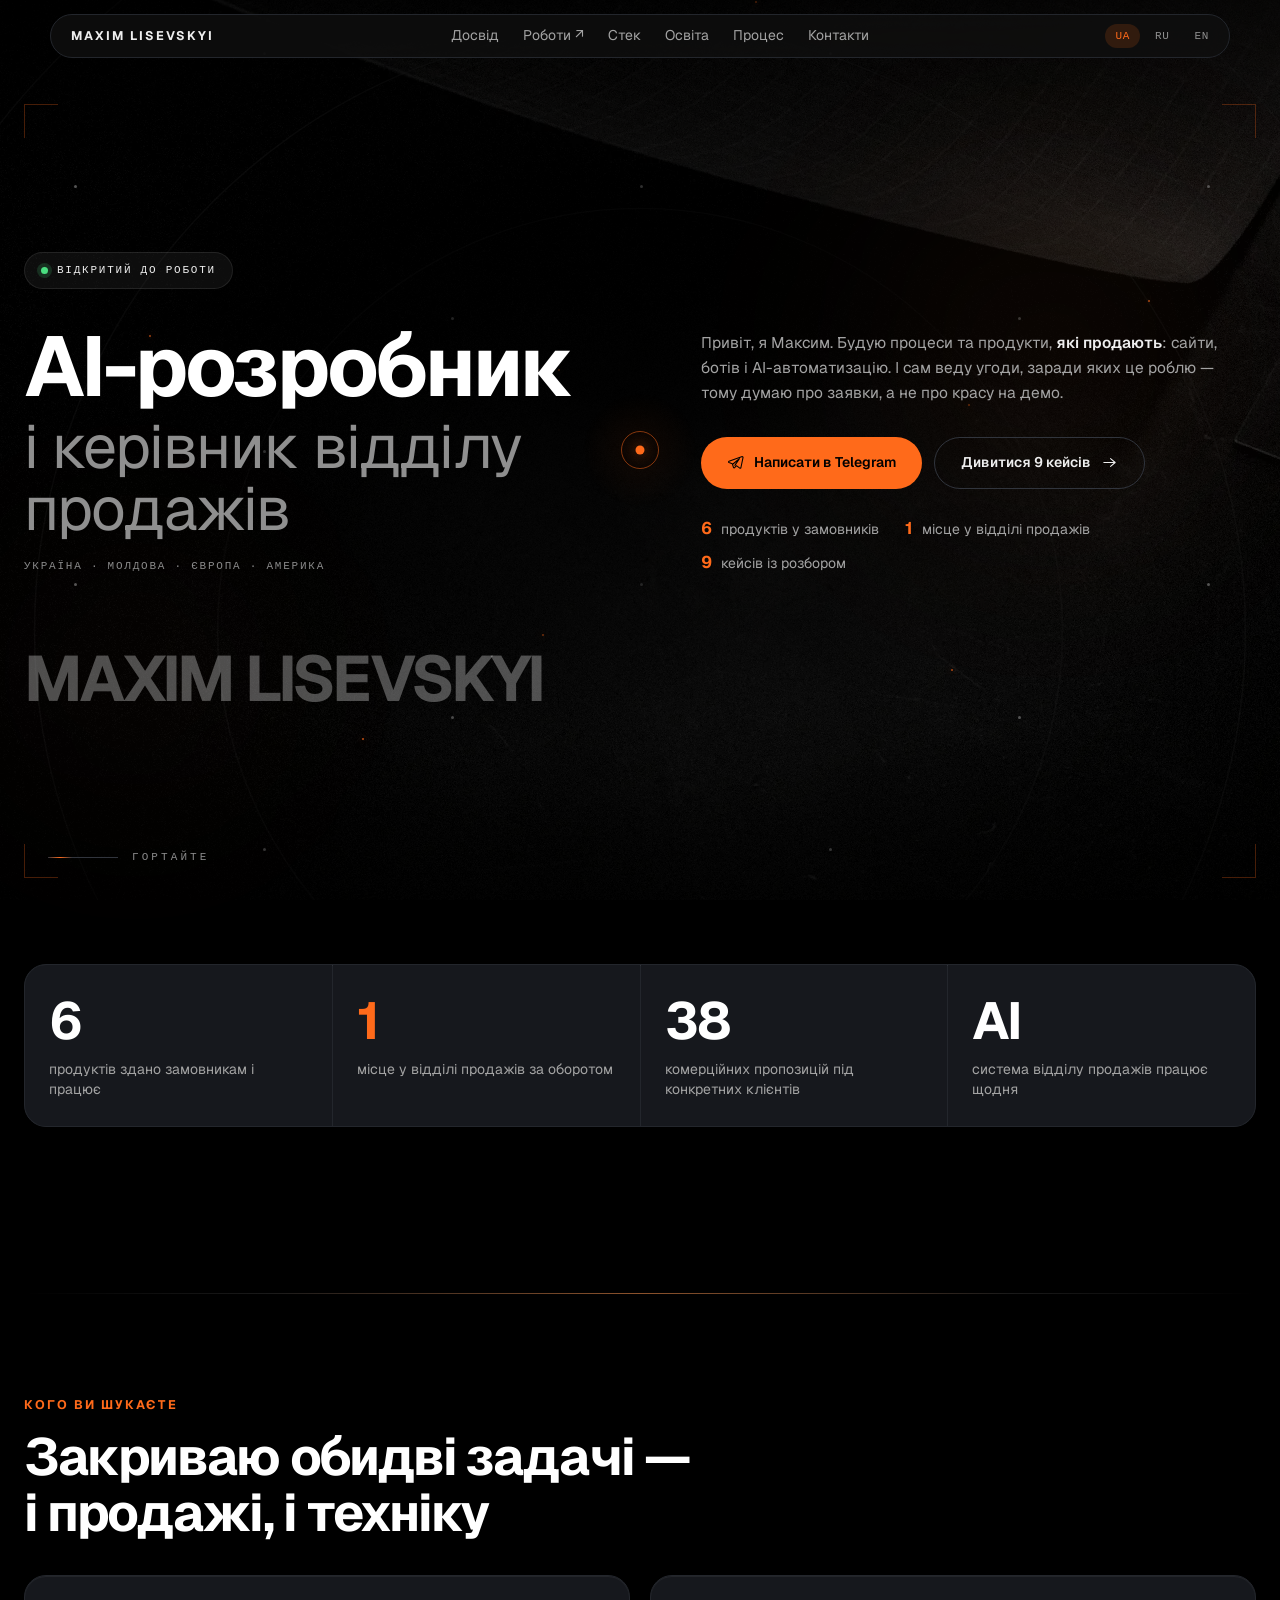
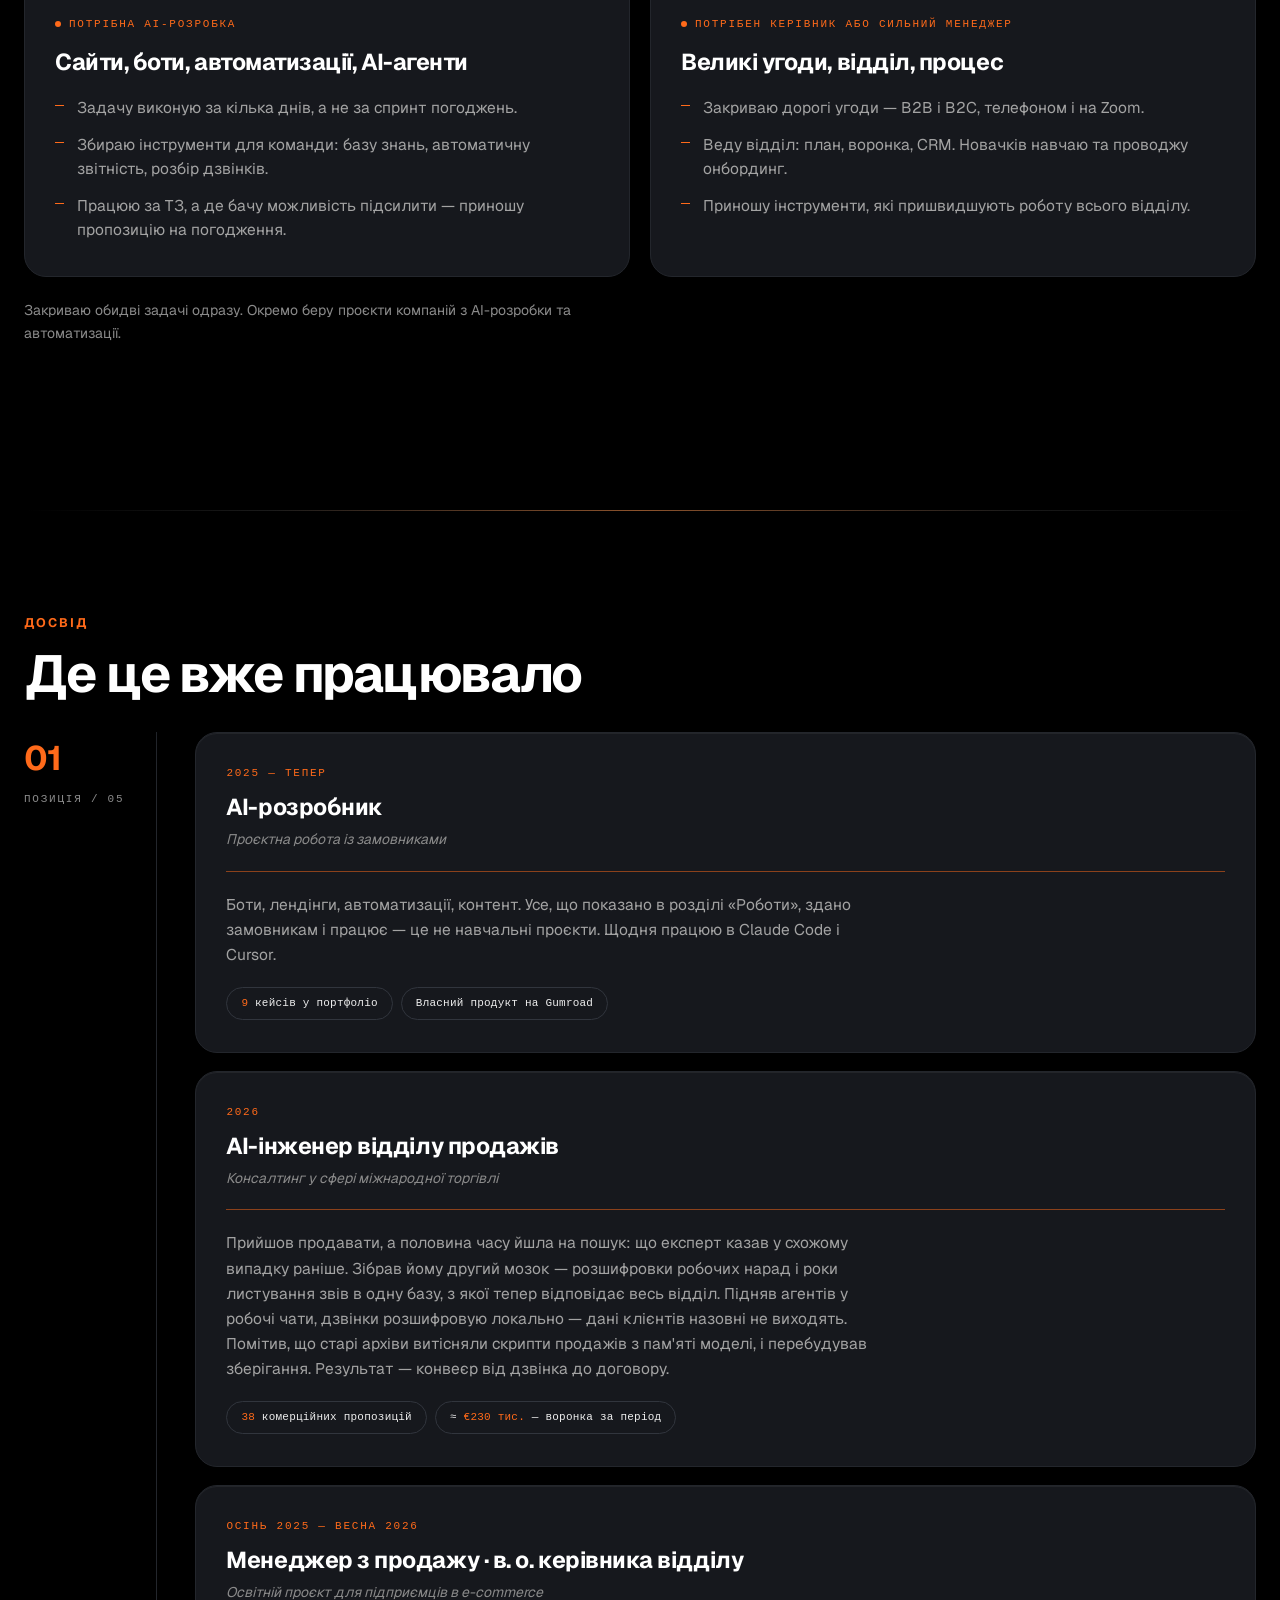
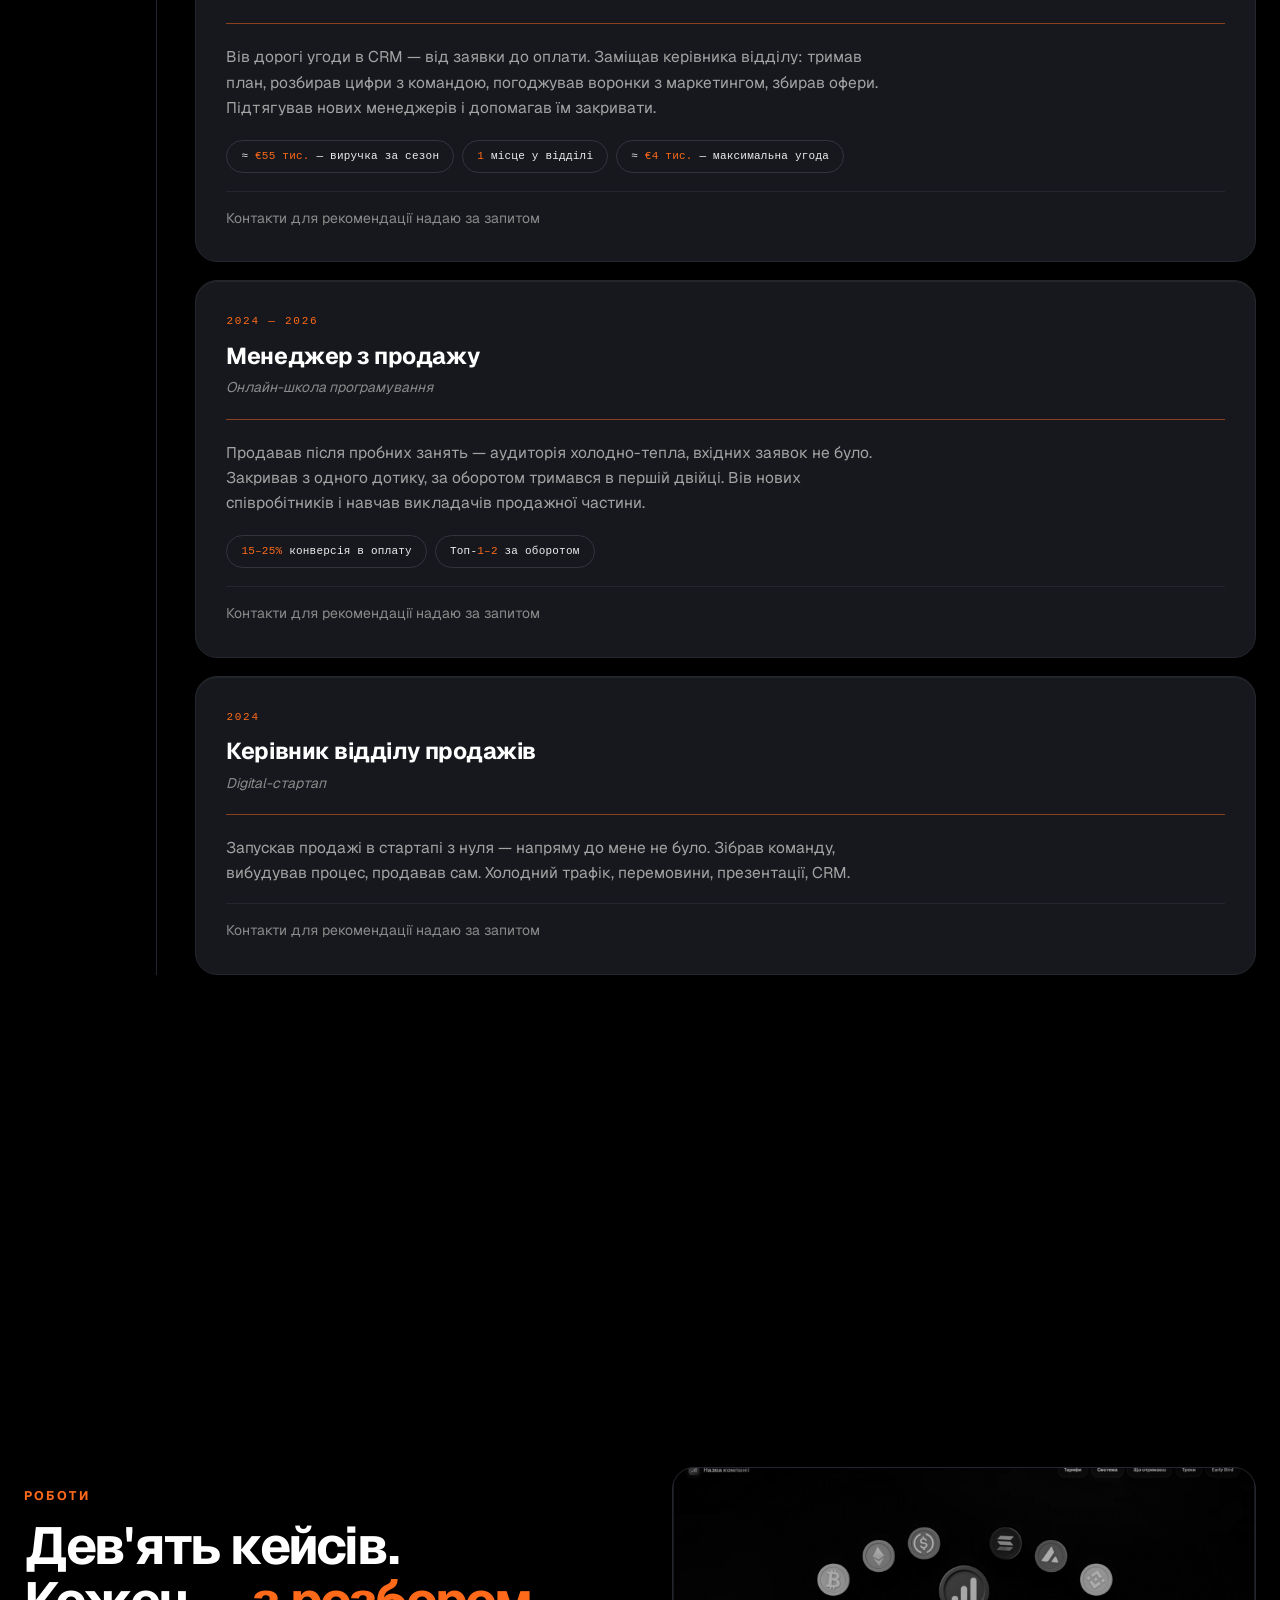
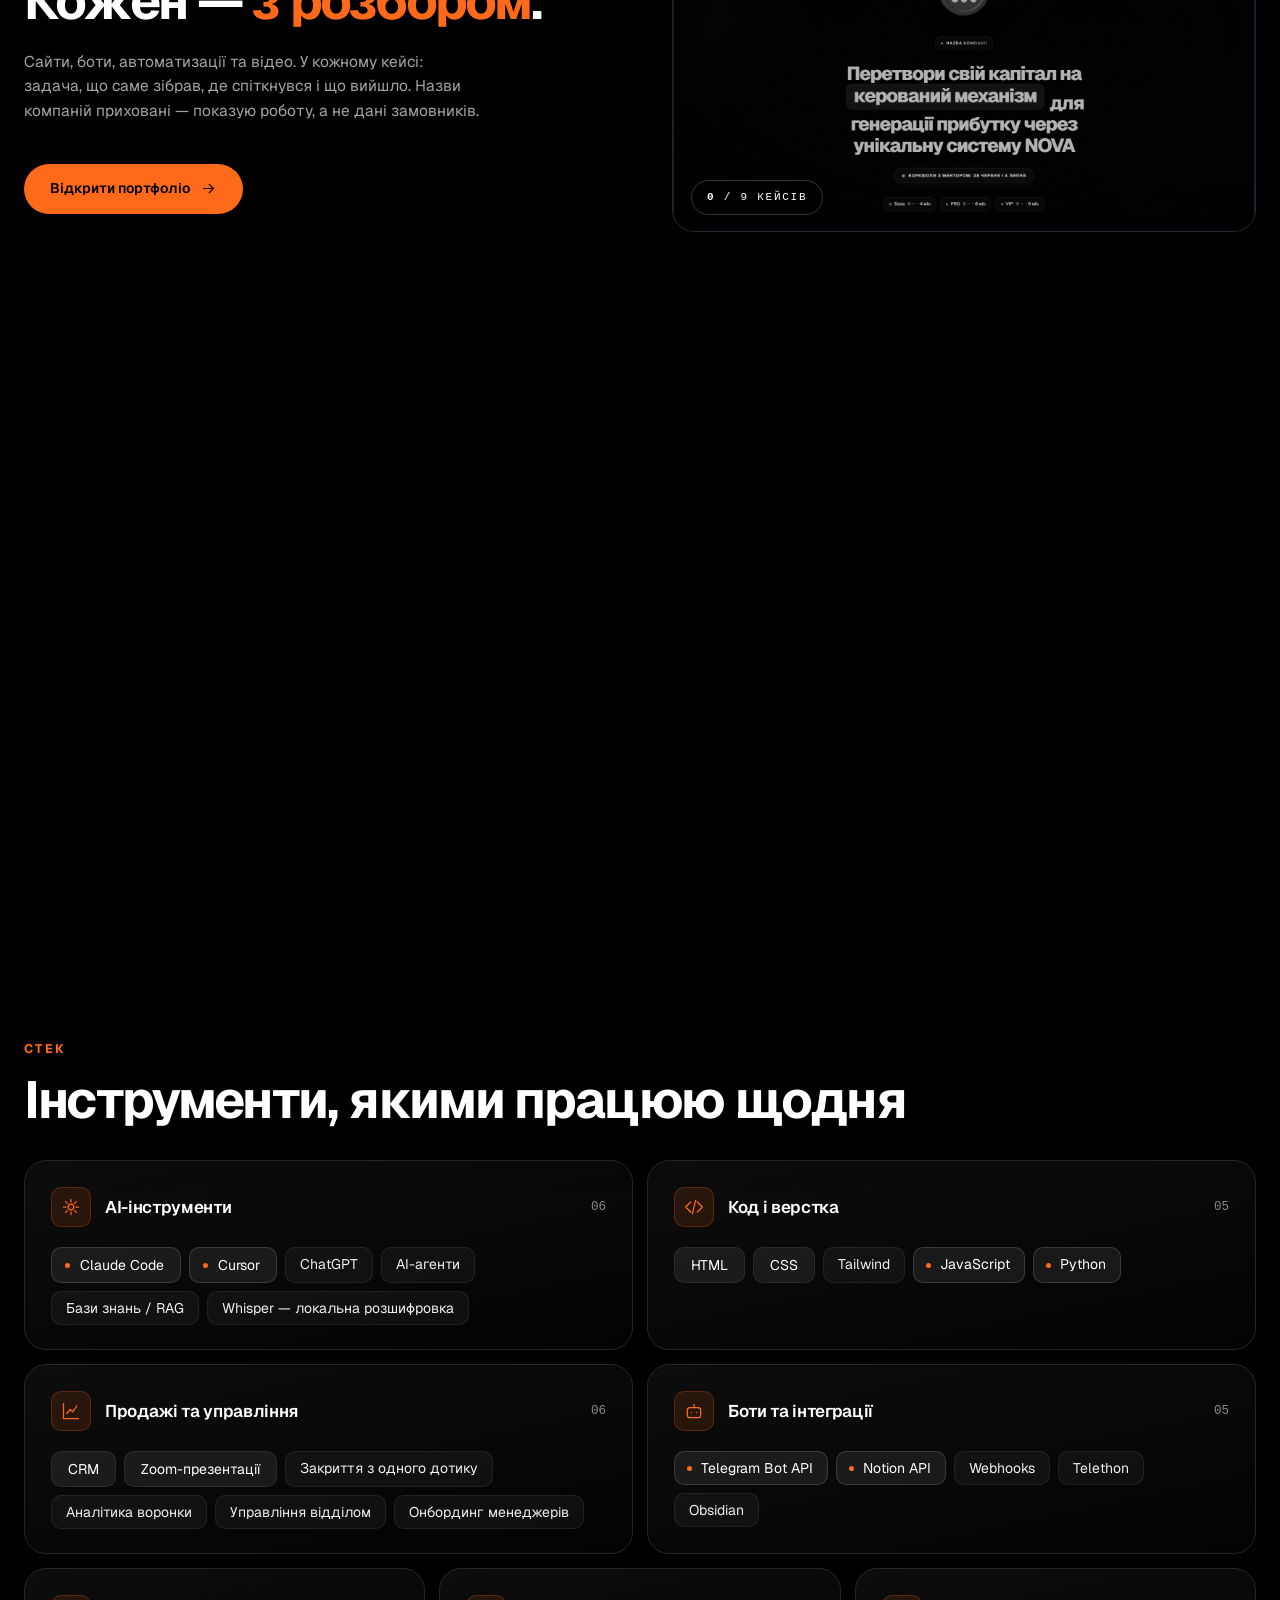
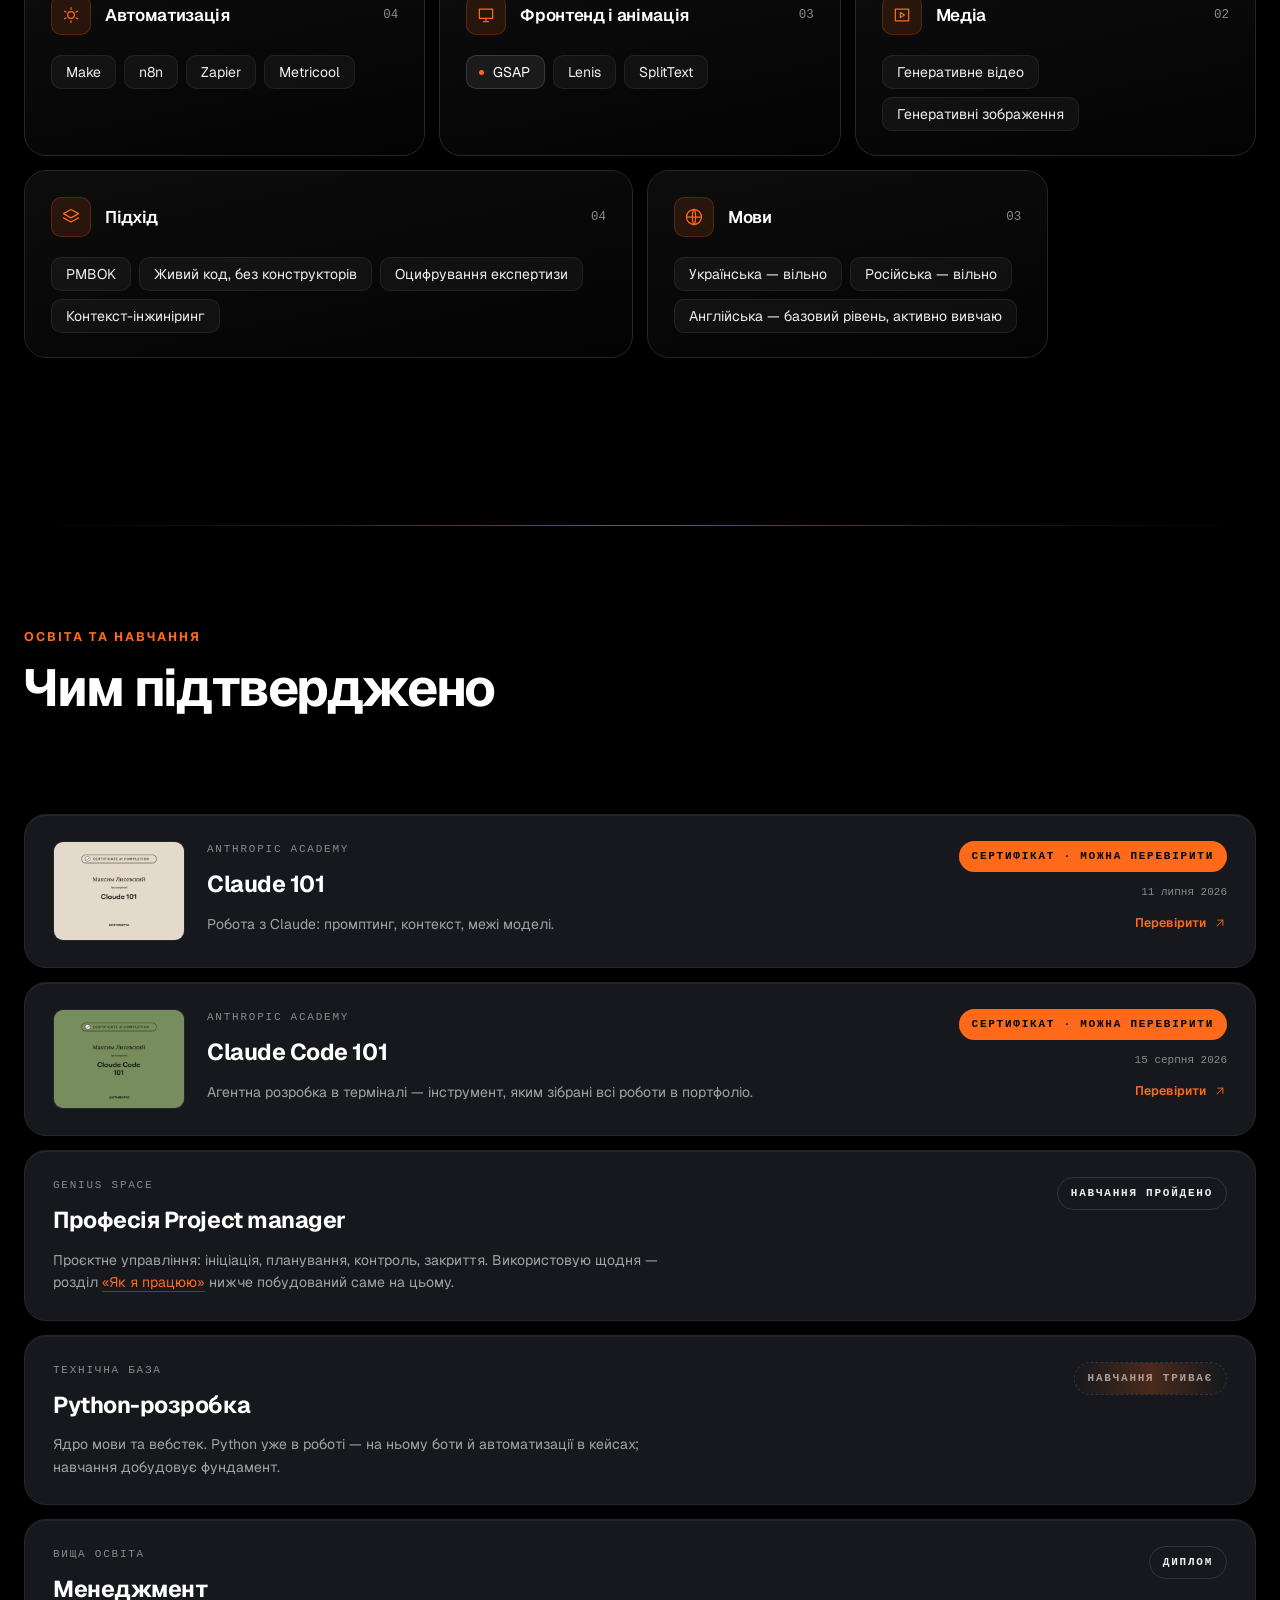
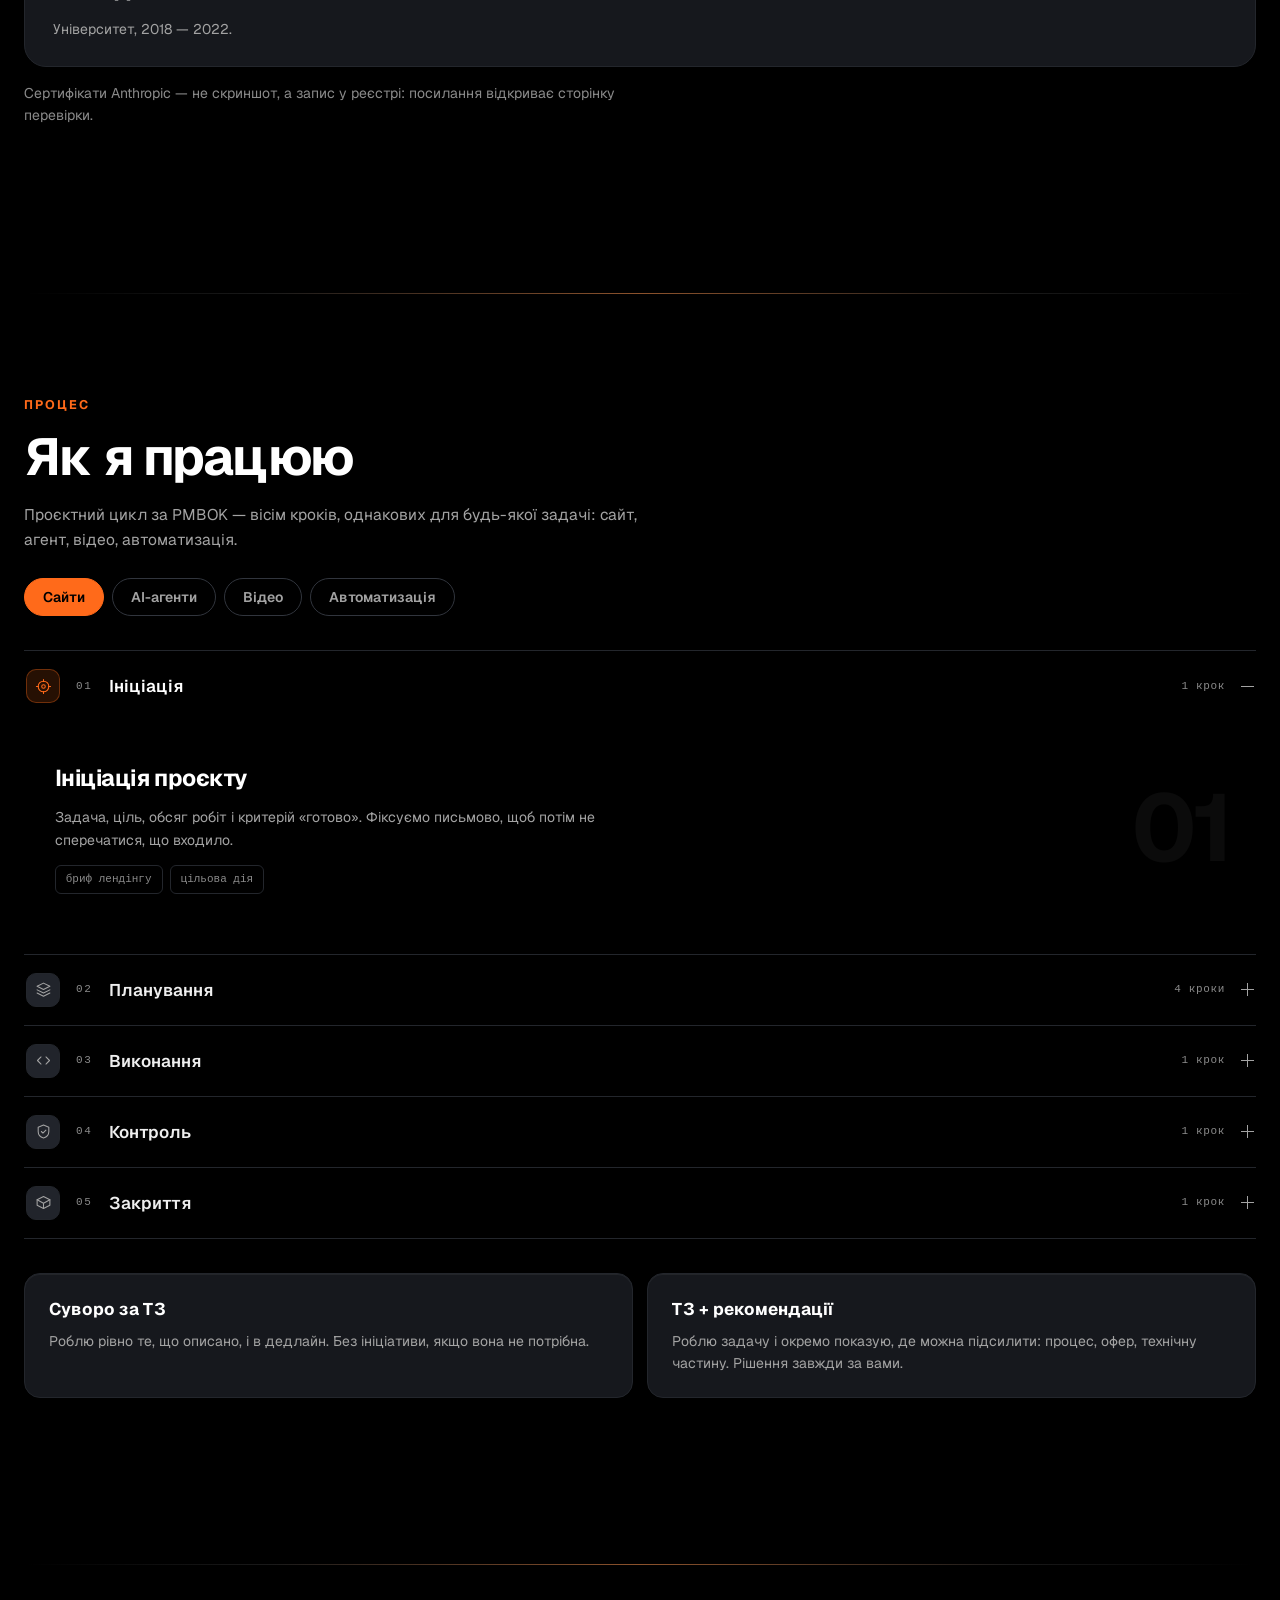
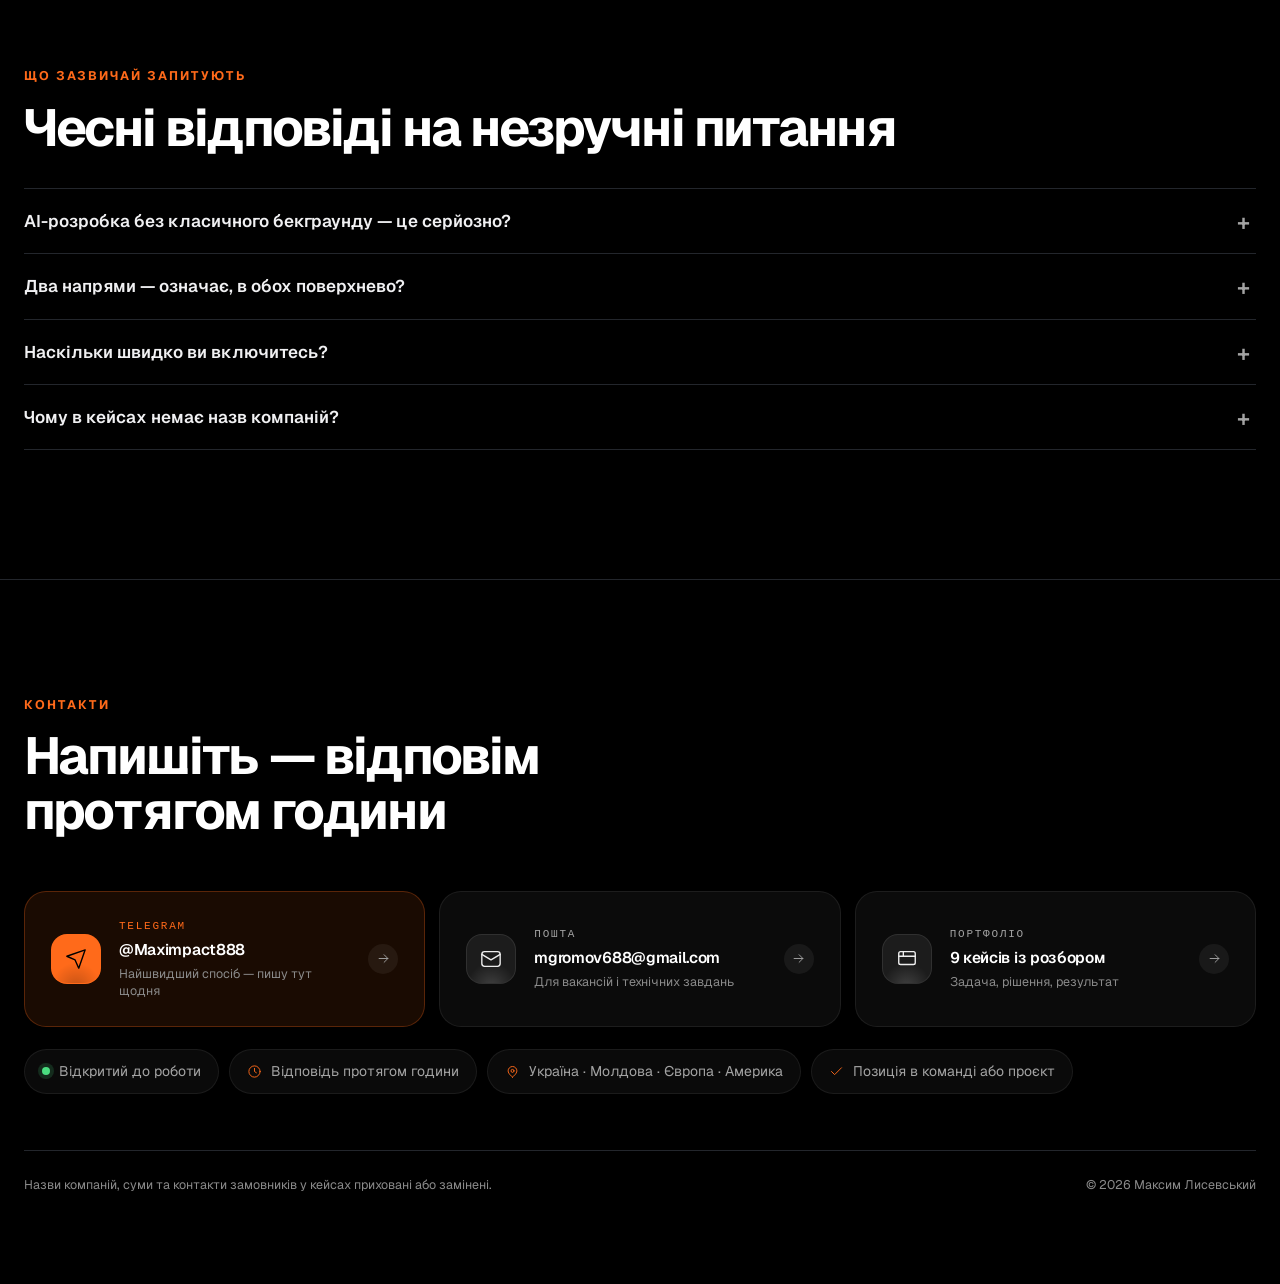
==== commit 8101481a: "Токени замість розсипу і мобільна доводка Трекінг мікро-міток був одинадцяти величин (.04 .08 .1 .13" ====
--- a/index.html
+++ b/index.html
@@ -22,10 +22,10 @@
 <link rel="preconnect" href="https://fonts.googleapis.com">
 <link rel="preconnect" href="https://fonts.gstatic.com" crossorigin>
 <link rel="preload" as="style" href="https://fonts.googleapis.com/css2?family=Geist:ital,wght@0,400..700;1,400&display=swap"><link rel="stylesheet" href="https://fonts.googleapis.com/css2?family=Geist:ital,wght@0,400..700;1,400&display=swap" media="print" onload="this.media='all'"><noscript><link rel="stylesheet" href="https://fonts.googleapis.com/css2?family=Geist:ital,wght@0,400..700;1,400&display=swap"></noscript>
-<link rel="stylesheet" href="assets/site.css?v=432fee3f">
-<link rel="stylesheet" href="assets/resume.css?v=2b0cbeb1">
-<link rel="stylesheet" href="assets/bgfx.css?v=7ba9d089">
-<link rel="stylesheet" href="assets/craft.css?v=9f6ac7bd">
+<link rel="stylesheet" href="assets/site.css?v=e1d43b48">
+<link rel="stylesheet" href="assets/resume.css?v=0ac1bb7b">
+<link rel="stylesheet" href="assets/bgfx.css?v=6db469b5">
+<link rel="stylesheet" href="assets/craft.css?v=7fde4584">
 </head>
 <body>
 
--- a/assets/site.css
+++ b/assets/site.css
@@ -4,7 +4,7 @@
 main{/* перспектива сцены больше не нужна: раскрытие идёт без наклона */}
 .js h2[data-rv]{transform:translate3d(0,18px,0)}
 .js .card[data-rv]{transform:translate3d(0,16px,0)}
-.card{transition:transform .5s var(--ease),box-shadow .4s var(--ease)}
+.card{transition:transform var(--t-slow) var(--ease),box-shadow var(--t-slow) var(--ease)}
 .card:hover{transform:translate3d(0,-4px,0)}
 @media (prefers-reduced-motion:reduce){
 main{perspective:none}
@@ -35,6 +35,16 @@
 --ok:#4ade80;
 --r-sm:6px;--r-md:10px;--r-lg:16px;--r-xl:22px;
 --ease:cubic-bezier(.16,1,.3,1);
+/* Разрядка микро-меток: два значения вместо одиннадцати. */
+--track-caps:.16em;        /* рабочая метка: eyebrow, чипы, годы, статусы */
+--track-wide:.28em;        /* намеренно воздушная: подсказки прокрутки, кикеры */
+--track-tight:-.02em;      /* подзаголовки, h3 */
+--track-h:-.035em;         /* h1, h2 */
+--track-display:-.05em;    /* гигантские имена */
+--sec-y:clamp(64px,8vw,110px);  /* единый вертикальный ритм секций */        /* намеренно воздушная: подсказки прокрутки, кикеры */
+/* Скорость: два значения вместо десяти. */
+--t-fast:.16s;             /* цвет, рамка, фон, прозрачность */
+--t-slow:.5s;              /* сдвиги, раскрытия, крупные движения */
 
 /* ── ШКАЛА КЕГЛЕЙ ─────────────────────────────────────────
    Было 38 разных значений, 16 из них в диапазоне 9.5..20px: пары 10/10.5,
@@ -67,7 +77,7 @@
 pointer-events:none;z-index:0}
 main,header,footer{position:relative;z-index:2}
 .wrap{max-width:1320px;margin:0 auto;padding:0 24px}
-@media(max-width:520px){.wrap{padding:0 16px}.hero{padding:132px 0 46px}section{padding:56px 0}}
+@media(max-width:520px){.wrap{padding:0 16px}.hero{padding:132px 0 46px}section{padding:var(--sec-y) 0}}
 a{color:inherit;text-decoration:none}
 ::selection{background:var(--acc);color:#000}
 
@@ -77,13 +87,13 @@
 grid-template-columns:auto 1fr auto;align-items:center;gap:18px;
 background:rgba(17,17,17,.76);backdrop-filter:blur(14px);-webkit-backdrop-filter:blur(14px);
 border:1px solid var(--bd);border-radius:999px;padding:9px 10px 9px 20px}
-.logo{font-family:var(--font-h);font-weight:700;font-size:var(--t-xs);letter-spacing:.04em;text-transform:uppercase}
+.logo{font-family:var(--font-h);font-weight:700;font-size:var(--t-xs);letter-spacing:var(--track-caps);text-transform:uppercase}
 .nav{display:flex;gap:24px;justify-content:center;font-size:var(--t-sm);color:var(--mut)}
-.nav a{transition:color .18s ease}
+.nav a{transition:color var(--t-fast) ease}
 .nav a:hover{color:var(--tx)}
 .langs{display:flex;gap:5px;align-items:center}
 .langs a{font-family:var(--font-m);font-size:var(--t-mono);letter-spacing:.06em;padding:6px 10px;
-border-radius:999px;color:#8f8f8f;transition:.18s ease}
+border-radius:999px;color:#8f8f8f;transition:var(--t-fast) ease}
 .langs a:hover,.langs button:hover{color:var(--tx)}
 .langs a.on,.langs button.on{color:var(--acc);background:var(--acc-mut)}
 /* Переключатель языков — общий интерфейс обеих страниц, поэтому живёт
@@ -91,23 +101,23 @@
    тянула весь файл ради них: 8 КБ и 340 мс блокировки рендера. */
 .langs button{font-family:var(--font-m);font-size:var(--t-mono);letter-spacing:.06em;padding:6px 10px;
 border-radius:999px;color:#8f8f8f;background:transparent;border:0;cursor:pointer;
-transition:.18s ease}
+transition:var(--t-fast) ease}
 .langs button:focus-visible{outline:2px solid var(--acc);outline-offset:2px}
 @media(max-width:1024px){.nav{display:none}.nav-pill{grid-template-columns:auto auto;justify-content:space-between}}
 
 /* ── типографика ────────────────────────────────────────── */
 h1,h2,h3,.ctitle{font-family:var(--font-h)}
-h1{font-size:var(--t-h1);line-height:1.02;letter-spacing:-.038em;font-weight:700;color:#fff}
+h1{font-size:var(--t-h1);line-height:1.02;letter-spacing:var(--track-h);font-weight:700;color:#fff}
 h1 .g{color:var(--acc)}
-h2{font-size:var(--t-h2);line-height:1.08;letter-spacing:-.028em;font-weight:700;color:#fff}
-.eyebrow{font-size:var(--t-xs);font-weight:700;text-transform:uppercase;letter-spacing:.16em;color:var(--acc);margin-bottom:14px}
+h2{font-size:var(--t-h2);line-height:1.08;letter-spacing:var(--track-h);font-weight:700;color:#fff}
+.eyebrow{font-size:var(--t-xs);font-weight:700;text-transform:uppercase;letter-spacing:var(--track-caps);color:var(--acc);margin-bottom:14px}
 .sub{margin-top:22px;font-size:var(--t-base);color:var(--mut);max-width:620px;line-height:1.6}
 
 /* ── герой ──────────────────────────────────────────────── */
 .hero{padding:170px 0 70px}
 .btns{display:flex;gap:12px;margin-top:36px;flex-wrap:wrap}
 .btn{font-family:var(--font-b);font-size:var(--t-xs);font-weight:700;letter-spacing:.01em;
-padding:14px 26px;border-radius:999px;transition:.2s var(--ease);position:relative;overflow:hidden;display:inline-block}
+padding:14px 26px;border-radius:999px;transition:var(--t-fast) var(--ease);position:relative;overflow:hidden;display:inline-block}
 .btn1{background:linear-gradient(135deg,#FFA050 0%,#FF7A1A 30%,#FF6A1A 100%);color:#000;
 box-shadow:0 6px 18px var(--acc-glow),inset 0 0 0 1px rgba(255,255,255,.08)}
 .btn1::after{content:"";position:absolute;inset:0;transform:translateX(-120%);
@@ -120,13 +130,13 @@
 border:1px solid var(--bd);border-radius:999px;padding:9px 16px;background:rgba(26,26,26,.5)}
 .fact b{color:var(--acc);font-weight:700}
 
-section{padding:74px 0;position:relative}
+section{padding:var(--sec-y) 0;position:relative}
 
 /* ── фильтры ────────────────────────────────────────────── */
 .filters{display:flex;gap:8px;flex-wrap:wrap;margin:32px 0 28px}
 .chip{display:inline-flex;align-items:center;gap:7px;font-family:var(--font-b);font-size:var(--t-sm);
 padding:9px 17px;border:1px solid var(--bd);border-radius:999px;color:var(--mut);
-cursor:pointer;transition:.18s ease;background:none}
+cursor:pointer;transition:var(--t-fast) ease;background:none}
 .chip svg{width:15px;height:15px;stroke-width:1.6}
 .chip:hover{color:var(--tx);border-color:var(--bd-light)}
 .chip.on{background:var(--acc);border-color:var(--acc);color:#000;font-weight:700}
@@ -142,7 +152,7 @@
 @media(max-width:860px){.grid>.card:first-child .thumb{aspect-ratio:16/10}}
 @media(max-width:860px){.grid{grid-template-columns:1fr}}
 .card{border:1px solid var(--bd);border-radius:var(--r-xl);overflow:hidden;background:var(--card);
-cursor:pointer;transition:border-color .22s ease,transform .22s var(--ease),box-shadow .22s ease}
+cursor:pointer;transition:border-color var(--t-fast) ease,transform var(--t-fast) var(--ease),box-shadow var(--t-fast) ease}
 .card:hover{border-color:rgba(255,106,26,.42);transform:translateY(-3px);
 box-shadow:inset 0 1px 0 rgba(255,255,255,.05),0 1px 2px rgba(0,0,0,.5)}
 .card.hide{display:none}
@@ -151,12 +161,12 @@
 .bar{display:flex;align-items:center;gap:6px;padding:9px 13px;border-bottom:1px solid var(--bd)}
 .dot{width:9px;height:9px;border-radius:50%;background:#2f2f33}
 .dot:nth-child(1){background:#3a3a3f}
-.live{margin-left:auto;font-family:var(--font-m);font-size:var(--t-mono);letter-spacing:.12em;
+.live{margin-left:auto;font-family:var(--font-m);font-size:var(--t-mono);letter-spacing:var(--track-caps);
 color:var(--ok);display:flex;align-items:center;gap:5px}
 .live i{width:5px;height:5px;border-radius:50%;background:var(--ok);animation:blink 2s infinite}
 .thumb{aspect-ratio:16/10;overflow:hidden;background:var(--s1);position:relative}
 .thumb img{width:100%;height:100%;object-fit:cover;object-position:top;display:block;
-transition:transform .5s var(--ease)}
+transition:transform var(--t-slow) var(--ease)}
 .card:hover .thumb img{transform:scale(1.03)}
 .thumb svg{width:100%;height:100%;display:block}
 .thumb .flow{position:absolute;inset:0}
@@ -166,12 +176,12 @@
 .gal-flow{border:1px solid var(--bd);border-radius:var(--r-lg);overflow:hidden;aspect-ratio:16/10}
 .gal-flow .flow{height:100%}
 .cbody{padding:20px 22px 22px}
-.ctype{font-size:var(--t-mono);font-weight:700;letter-spacing:.14em;text-transform:uppercase;color:var(--acc);margin-bottom:9px}
-.ctitle{font-size:var(--t-lg);line-height:1.26;font-weight:650;letter-spacing:-.018em;color:#fff}
+.ctype{font-size:var(--t-mono);font-weight:700;letter-spacing:var(--track-caps);text-transform:uppercase;color:var(--acc);margin-bottom:9px}
+.ctitle{font-size:var(--t-lg);line-height:1.26;font-weight:650;letter-spacing:var(--track-tight);color:#fff}
 .clead{margin-top:10px;font-size:var(--t-sm);color:var(--mut);line-height:1.58}
 .more{margin-top:15px;font-size:var(--t-xs);color:var(--acc);font-weight:700;display:inline-flex;align-items:center;gap:6px}
 .card:hover .more svg{transform:translateX(3px)}
-.more svg{width:14px;height:14px;stroke-width:2;transition:transform .2s var(--ease)}
+.more svg{width:14px;height:14px;stroke-width:2;transition:transform var(--t-fast) var(--ease)}
 
 
 /* ── sticky-showcase: скрин раскрывается из Ч/Б в цвет по скроллу ──
@@ -184,11 +194,11 @@
 .show-txt{max-width:440px}
 .show-txt .ctype{margin-bottom:12px}
 .show-txt h3{font-family:var(--font-h);font-size:var(--t-xl);line-height:1.12;
-letter-spacing:-.028em;color:#fff}
+letter-spacing:var(--track-h);color:#fff}
 .show-txt p{margin-top:14px;color:var(--mut);font-size:var(--t-base);line-height:1.6}
 .show-facts{margin-top:26px;display:flex;flex-direction:column;gap:11px}
 .show-facts div{display:flex;align-items:center;gap:11px;font-size:var(--t-sm);color:var(--mut);
-opacity:0;transform:translateY(14px);transition:opacity .5s var(--ease),transform .5s var(--ease)}
+opacity:0;transform:translateY(14px);transition:opacity var(--t-slow) var(--ease),transform var(--t-slow) var(--ease)}
 .show-facts div.on{opacity:1;transform:none}
 .show-facts b{font-family:var(--font-m);font-size:var(--t-xs);color:var(--acc);
 border:1px solid var(--bd);border-radius:999px;padding:5px 11px;flex:none}
@@ -205,7 +215,7 @@
 .show-shot img.bw{filter:grayscale(1) brightness(.62)}
 .show-shot img.color{clip-path:inset(0 0 100% 0)}
 .show-dots{display:flex;gap:7px;margin-top:22px}
-.show-dots i{width:22px;height:3px;border-radius:var(--r-sm);background:var(--bd);transition:background .3s ease}
+.show-dots i{width:22px;height:3px;border-radius:var(--r-sm);background:var(--bd);transition:background var(--t-fast) ease}
 .show-dots i.on{background:var(--acc)}
 @media(max-width:900px){
 .show-track{height:auto}
@@ -216,7 +226,7 @@
 }
 
 /* круговое раскрытие цвета от курсора на карточках сетки */
-.card .thumb img{filter:grayscale(.72) brightness(.9);transition:filter .45s var(--ease),transform .5s var(--ease)}
+.card .thumb img{filter:grayscale(.72) brightness(.9);transition:filter var(--t-slow) var(--ease),transform var(--t-slow) var(--ease)}
 .card:hover .thumb img{filter:none}
 
 /* ── модальное окно кейса ───────────────────────────────── */
@@ -229,10 +239,10 @@
 .mhead{padding:30px 32px 24px;border-bottom:1px solid var(--bd);position:relative}
 .close{position:absolute;top:20px;right:22px;width:36px;height:36px;border-radius:999px;
 border:1px solid var(--bd);background:none;color:var(--mut);cursor:pointer;
-display:flex;align-items:center;justify-content:center;transition:.18s ease}
+display:flex;align-items:center;justify-content:center;transition:var(--t-fast) ease}
 .close svg{width:16px;height:16px;stroke-width:2}
 .close:hover{color:var(--tx);border-color:var(--bd-light)}
-.mhead h3{font-size:var(--t-xl);line-height:1.16;letter-spacing:-.026em;padding-right:52px;color:#fff}
+.mhead h3{font-size:var(--t-xl);line-height:1.16;letter-spacing:var(--track-tight);padding-right:52px;color:#fff}
 .mlead{margin-top:13px;color:var(--mut);font-size:var(--t-md);max-width:680px;line-height:1.6}
 .mbody{padding:28px 32px 34px}
 .mbody p{color:#bdbdbd;margin-bottom:15px;font-size:var(--t-base);line-height:1.65}
@@ -241,7 +251,7 @@
 .stack{display:flex;flex-wrap:wrap;gap:8px}
 .stack-map{margin-top:22px;padding:16px 18px 18px;border:1px solid var(--bd);border-radius:var(--r-md);
 background:linear-gradient(180deg,rgba(255,106,26,.06),rgba(255,255,255,.012))}
-.sm-h{font-family:var(--font-m);font-size:var(--t-mono);letter-spacing:.18em;text-transform:uppercase;
+.sm-h{font-family:var(--font-m);font-size:var(--t-mono);letter-spacing:var(--track-caps);text-transform:uppercase;
 color:var(--acc);margin-bottom:12px}
 .stack span{font-family:var(--font-m);font-size:var(--t-mono);letter-spacing:.02em;color:var(--mut);
 border:1px solid var(--bd);border-radius:999px;padding:6px 13px}
@@ -249,12 +259,12 @@
 /* ── отстройка ──────────────────────────────────────────── */
 .why{display:grid;grid-template-columns:repeat(auto-fit,minmax(266px,1fr));gap:18px;margin-top:34px}
 .wi{border:1px solid var(--bd);border-radius:var(--r-lg);padding:24px;background:var(--card);
-transition:border-color .22s ease}
+transition:border-color var(--t-fast) ease}
 .wi:hover{border-color:var(--bd-light)}
 .wi .ic{width:34px;height:34px;border-radius:var(--r-md);background:var(--acc-mut);
 display:flex;align-items:center;justify-content:center;margin-bottom:15px}
 .wi .ic svg{width:17px;height:17px;stroke:var(--acc);stroke-width:1.7}
-.wi h3{font-family:var(--font-h);font-size:var(--t-md);margin-bottom:9px;font-weight:650;letter-spacing:-.012em;color:#fff}
+.wi h3{font-family:var(--font-h);font-size:var(--t-md);margin-bottom:9px;font-weight:650;letter-spacing:var(--track-tight);color:#fff}
 .wi p{font-size:var(--t-sm);color:var(--mut);line-height:1.6}
 
 /* ── процесс: степпер ───────────────────────────────────── */
@@ -262,7 +272,7 @@
 .st{position:relative;padding-top:20px}
 .st::before{content:"";position:absolute;top:0;left:0;right:0;height:2px;background:var(--bd)}
 .st.first::before{background:var(--acc);box-shadow:0 0 12px var(--acc-glow)}
-.st .n{font-family:var(--font-m);font-size:var(--t-mono);color:var(--acc);letter-spacing:.14em;margin-bottom:9px}
+.st .n{font-family:var(--font-m);font-size:var(--t-mono);color:var(--acc);letter-spacing:var(--track-caps);margin-bottom:9px}
 .st h3{font-family:var(--font-h);font-size:var(--t-md);margin-bottom:7px;font-weight:650;color:#fff}
 .st p{font-size:var(--t-sm);color:var(--mut);line-height:1.55}
 
@@ -299,13 +309,13 @@
 linear-gradient(160deg,#17171b,#0c0c0f);padding:0}
 .flow-head{display:flex;align-items:center;gap:8px;padding:11px 15px;
 border-bottom:1px solid var(--bd);font-family:var(--font-m);font-size:var(--t-mono);
-letter-spacing:.13em;color:var(--dim);text-transform:uppercase}
+letter-spacing:var(--track-caps);color:var(--dim);text-transform:uppercase}
 .flow-head i{width:6px;height:6px;border-radius:50%;background:var(--acc);
 box-shadow:0 0 9px var(--acc-glow);animation:blink 2.4s infinite}
 .flow-body{flex:1;display:flex;flex-direction:column;justify-content:center;gap:0;padding:16px 18px}
 .fn{display:flex;align-items:center;gap:13px;padding:10px 13px;border-radius:var(--r-md);
 border:1px solid var(--bd);background:rgba(255,255,255,.028);position:relative}
-.fn .idx{font-family:var(--font-m);font-size:var(--t-mono);color:var(--dim);letter-spacing:.1em;flex:none;width:18px}
+.fn .idx{font-family:var(--font-m);font-size:var(--t-mono);color:var(--dim);letter-spacing:var(--track-caps);flex:none;width:18px}
 .fn .ico{width:26px;height:26px;border-radius:var(--r-sm);flex:none;display:flex;align-items:center;
 justify-content:center;background:rgba(255,255,255,.05);border:1px solid var(--bd)}
 .fn .ico svg{width:13px;height:13px;stroke:var(--mut);stroke-width:1.7}
@@ -402,7 +412,7 @@
 
 
 /* подзаголовки внутри кейса: разбор идёт по шагам, а не сплошным текстом */
-.mh{font-family:var(--font-h);font-size:var(--t-xs);font-weight:700;letter-spacing:.14em;
+.mh{font-family:var(--font-h);font-size:var(--t-xs);font-weight:700;letter-spacing:var(--track-caps);
 text-transform:uppercase;color:var(--acc);margin:30px 0 10px;display:flex;align-items:center;gap:10px}
 .mh::after{content:"";flex:1;height:1px;background:linear-gradient(90deg,rgba(255,106,26,.35),transparent)}
 .mbody p+p{margin-top:14px}
@@ -415,23 +425,23 @@
 .certs{display:grid;grid-template-columns:repeat(2,1fr);gap:18px}
 .cert{display:flex;flex-direction:column;border:1px solid var(--bd);border-radius:var(--r-lg);
 overflow:hidden;background:var(--s2);text-decoration:none;color:inherit;
-transition:border-color .25s var(--ease),transform .25s var(--ease)}
+transition:border-color var(--t-fast) var(--ease),transform var(--t-fast) var(--ease)}
 .cert:hover{border-color:rgba(255,106,26,.5);transform:translateY(-3px)}
 .cert-shot{display:block;position:relative;aspect-ratio:1400/1061;overflow:hidden;
 border-bottom:1px solid var(--bd)}
 .cert-shot img{width:100%;height:100%;object-fit:cover;display:block;
-transition:transform .5s var(--ease)}
+transition:transform var(--t-slow) var(--ease)}
 .cert:hover .cert-shot img{transform:scale(1.03)}
 .cert-body{display:flex;flex-direction:column;gap:8px;padding:20px 22px 18px}
-.cert-issuer{font-family:var(--font-m);font-size:var(--t-mono);letter-spacing:.18em;
+.cert-issuer{font-family:var(--font-m);font-size:var(--t-mono);letter-spacing:var(--track-caps);
 text-transform:uppercase;color:var(--acc)}
-.cert-name{font-family:var(--font-h);font-size:var(--t-lg);letter-spacing:-.01em;color:#fff}
+.cert-name{font-family:var(--font-h);font-size:var(--t-lg);letter-spacing:var(--track-tight);color:#fff}
 .cert-note{color:var(--mut);font-size:var(--t-sm);line-height:1.55}
 .cert-foot{display:flex;align-items:center;justify-content:space-between;gap:14px;
 margin-top:6px;padding-top:14px;border-top:1px solid var(--bd)}
 .cert-date{font-family:var(--font-m);font-size:var(--t-xs);color:var(--mut)}
 .cert-go{display:inline-flex;align-items:center;gap:7px;font-size:var(--t-sm);color:#fff;white-space:nowrap}
-.cert-go svg{width:14px;height:14px;transition:transform .25s var(--ease)}
+.cert-go svg{width:14px;height:14px;transition:transform var(--t-fast) var(--ease)}
 .cert:hover .cert-go svg{transform:translate(3px,-3px)}
 @media(max-width:760px){.certs{grid-template-columns:1fr;gap:14px}}
 
@@ -461,7 +471,7 @@
 gap:clamp(20px,3vw,44px);align-items:end}
 .cov-l{grid-column:1}
 .cov-r{grid-column:3}
-.hero-cover h1{font-size:var(--t-h1);line-height:.98;letter-spacing:-.045em;
+.hero-cover h1{font-size:var(--t-h1);line-height:.98;letter-spacing:var(--track-display);
 margin:18px 0 0;color:#fff;text-shadow:0 18px 50px rgba(0,0,0,.72)}
 /* градиентная заливка букв; подложка-тень остаётся отдельным слоем, иначе clip её срежет */
 /* Градиент раньше уходил в var(--acc) уже на 58% высоты, и нижняя
@@ -475,13 +485,13 @@
 text-shadow:none;filter:drop-shadow(0 2px 2px rgba(0,0,0,.5))
 drop-shadow(0 0 34px rgba(255,122,40,.30)) drop-shadow(0 20px 46px rgba(0,0,0,.6))}
 .tagline{margin:16px 0 0;font-size:var(--t-base);line-height:1.4;color:#e6e6ea;
-letter-spacing:-.01em;text-shadow:0 1px 10px rgba(0,0,0,.8)}
+letter-spacing:var(--track-tight);text-shadow:0 1px 10px rgba(0,0,0,.8)}
 .hero-cover .sub{font-size:var(--t-base);line-height:1.66;color:#dcdce0;margin:0;
 text-shadow:0 1px 10px rgba(0,0,0,.7)}
 .hero-cover .hnote{margin:14px 0 0;font-size:var(--t-xs);color:#a6a6ac;text-shadow:0 1px 8px rgba(0,0,0,.8)}
 /* статус-пилюля как в эталоне */
 .pill{display:inline-flex;align-items:center;gap:9px;font-family:var(--font-m);font-size:var(--t-mono);
-letter-spacing:.1em;text-transform:uppercase;color:#e8e8ec;padding:9px 16px;border-radius:999px;
+letter-spacing:var(--track-caps);text-transform:uppercase;color:#e8e8ec;padding:9px 16px;border-radius:999px;
 border:1px solid rgba(255,255,255,.18);background:rgba(18,18,22,.5);backdrop-filter:blur(10px);
 box-shadow:inset 0 1px 0 rgba(255,255,255,.07),0 1px 3px rgba(0,0,0,.5)}
 .pill i{width:7px;height:7px;border-radius:50%;background:#3ddc84;box-shadow:0 0 10px #3ddc84}
@@ -491,7 +501,7 @@
 .cta-round .disc{width:54px;height:54px;border-radius:50%;display:grid;place-items:center;
 background:var(--acc);color:#111;flex:none;
 box-shadow:0 0 0 8px rgba(255,106,26,.14),0 16px 36px rgba(255,106,26,.34);
-transition:transform .28s var(--ease),box-shadow .28s var(--ease)}
+transition:transform var(--t-fast) var(--ease),box-shadow var(--t-fast) var(--ease)}
 .cta-round .disc svg{width:20px;height:20px}
 .cta-round:hover .disc{transform:translate(2px,-2px) scale(1.05);
 box-shadow:0 0 0 12px rgba(255,106,26,.18),0 20px 44px rgba(255,106,26,.44)}
@@ -502,7 +512,7 @@
 .hero-cover .bigname{position:absolute;left:0;right:0;bottom:clamp(10px,1.6vh,22px);z-index:1;
 white-space:nowrap;text-align:center;
 font-family:var(--font-h);font-weight:300;font-size:min(8.05vw,132px);line-height:.9;
-letter-spacing:.055em;opacity:.97;
+letter-spacing:var(--track-caps);opacity:.97;
 /* Холодное серебро было третьим цветом на чёрно-оранжевом кадре и
    выпадало из палитры. Оставляем ту же светимость, но в тёплом ряду:
    имя гаснет книзу в тёплый графит, а не в синеватый металл. */
@@ -511,7 +521,7 @@
 pointer-events:none;user-select:none;
 filter:drop-shadow(0 6px 26px rgba(0,0,0,.55))}
 .cov-scroll{position:absolute;right:16px;top:50%;z-index:2;transform:rotate(90deg);
-transform-origin:right center;font-family:var(--font-m);font-size:var(--t-mono);letter-spacing:.16em;
+transform-origin:right center;font-family:var(--font-m);font-size:var(--t-mono);letter-spacing:var(--track-caps);
 text-transform:uppercase;color:#b9b9bf}
 .cov-scroll:hover{color:var(--acc)}
 
@@ -520,7 +530,7 @@
    он попадает в backdrop картинки, и mix-blend-mode:screen его показывает.
    Маска по силуэту ставится из JS по фактическому боксу фото. */
 .cov-fx{position:absolute;inset:0;z-index:-1;pointer-events:none;
-opacity:0;transition:opacity 1.6s var(--ease)}
+opacity:0;transition:opacity var(--t-slow) var(--ease)}
 .cov-fx.on{opacity:1}
 .cov-net{position:absolute;inset:0;width:100%;height:100%;display:block;pointer-events:none}
 .cov-mask{display:none}
@@ -543,9 +553,8 @@
 .tagline{font-size:15.5px}
 .cta-round{margin-top:20px}
 .cov-tags{margin-top:18px}
-.cov-tags li{font-size:11.5px;padding:6px 11px}
-.hero-cover .bigname{position:relative;bottom:auto;margin:26px 0 0;padding:0 0 14px;
-font-size:min(11.4vw,86px);letter-spacing:.03em}
+.cov-tags li{font-size:var(--t-mono);padding:7px 12px}
+.hero-cover .bigname{position:relative;bottom:auto;margin:22px 0 0;padding:0 0 10px;font-size:min(9.3vw,60px);letter-spacing:var(--track-caps);background:none;-webkit-text-fill-color:currentColor;color:rgba(255,255,255,.42);filter:none}
 .cov-scroll{display:none}
 .cov-fx{display:none}
 }
@@ -604,13 +613,13 @@
 .has-cursor,.has-cursor a,.has-cursor button,.has-cursor .card,.has-cursor summary{cursor:none}
 #cur{position:fixed;top:0;left:0;width:9px;height:9px;border-radius:50%;
 background:var(--acc);z-index:9999;pointer-events:none;
-box-shadow:0 0 14px var(--acc-glow);transition:opacity .25s ease,transform .18s var(--ease)}
+box-shadow:0 0 14px var(--acc-glow);transition:opacity var(--t-fast) ease,transform var(--t-fast) var(--ease)}
 #cur-ring{position:fixed;top:0;left:0;width:38px;height:38px;border-radius:50%;
 border:1px solid rgba(255,106,26,.5);z-index:9998;pointer-events:none;
-transition:width .22s var(--ease),height .22s var(--ease),opacity .25s ease,border-color .22s ease}
+transition:width var(--t-fast) var(--ease),height var(--t-fast) var(--ease),opacity var(--t-fast) ease,border-color var(--t-fast) ease}
 #cur-trail{position:fixed;top:0;left:0;width:120px;height:120px;border-radius:50%;z-index:9997;
 pointer-events:none;background:radial-gradient(circle,rgba(255,106,26,.16),transparent 68%);
-transition:opacity .3s ease}
+transition:opacity var(--t-fast) ease}
 /* над плашками и портретом след гаснет, кольцо становится сдержанным */
 .cur-calm #cur-trail{opacity:0}
 .cur-calm #cur-ring{width:54px;height:54px;border-color:rgba(255,255,255,.22)}
@@ -625,7 +634,7 @@
 .hero{padding:172px 0 96px;position:relative}
 @media(max-width:760px){.hero{padding:124px 0 72px}}
 .lnk{font-size:var(--t-sm);color:var(--mut);align-self:center;border-bottom:1px solid transparent;
-transition:.2s ease;padding-bottom:2px}
+transition:var(--t-fast) ease;padding-bottom:2px}
 .lnk:hover{color:var(--acc);border-color:rgba(255,106,26,.5)}
 .shot{border:1px solid var(--bd);border-radius:var(--r-md);overflow:hidden;background:var(--s1);
 box-shadow:0 24px 60px rgba(0,0,0,.55)}
@@ -637,7 +646,7 @@
 .hero-scale{overflow-x:clip}
 .hero-scale .bigname{position:relative;z-index:1;margin:clamp(44px,6.5vw,92px) 0 clamp(-16px,-1.2vw,-6px);
 white-space:nowrap;font-family:var(--font-h);font-weight:700;font-size:clamp(44px,9.35vw,138px);
-line-height:.82;letter-spacing:-.055em;color:rgba(255,255,255,.05);
+line-height:.82;letter-spacing:var(--track-display);color:rgba(255,255,255,.05);
 pointer-events:none;user-select:none}
 .hero-scale .hero-grid{position:relative;z-index:1;max-width:min(52%,600px)}
 @media(max-width:980px){.hero-scale .hero-grid{max-width:none}}
@@ -652,10 +661,10 @@
 /* ── приём №3: типографика-афиша ───────────────────────── */
 .hero-poster{padding-top:132px}
 .poster-top{display:flex;justify-content:space-between;gap:16px;flex-wrap:wrap;
-font-family:var(--font-m);font-size:var(--t-mono);letter-spacing:.14em;text-transform:uppercase;
+font-family:var(--font-m);font-size:var(--t-mono);letter-spacing:var(--track-caps);text-transform:uppercase;
 color:var(--acc);padding-bottom:18px;border-bottom:1px solid var(--bd)}
 .poster-top .dim{color:var(--dim)}
-.poster-h1{max-width:min(58%,720px);font-size:clamp(42px,8.2vw,124px);line-height:.94;letter-spacing:-.05em;
+.poster-h1{max-width:min(58%,720px);font-size:clamp(42px,8.2vw,124px);line-height:.94;letter-spacing:var(--track-display);
 margin:38px 0 30px;font-weight:700;color:#fff}
 .poster-bottom{display:flex;justify-content:flex-start;align-items:flex-start;gap:44px;
 flex-wrap:wrap;max-width:min(62%,780px);padding-bottom:34px;border-bottom:1px solid var(--bd)}
@@ -690,7 +699,7 @@
 border:1px solid var(--bd);border-radius:var(--r-xl);padding:24px 28px;
 background:linear-gradient(120deg,rgba(255,106,26,.06),transparent 62%)}
 .proof q{font-family:var(--font-h);font-size:var(--t-lg);line-height:1.34;
-color:#fff;letter-spacing:-.015em;flex:1;min-width:260px;quotes:"«" "»"}
+color:#fff;letter-spacing:var(--track-tight);flex:1;min-width:260px;quotes:"«" "»"}
 .proof .who{font-family:var(--font-m);font-size:var(--t-mono);color:var(--mut);letter-spacing:.06em}
 .proof .metrics{display:flex;gap:26px;flex-wrap:wrap}
 .proof .metrics div{text-align:left}
@@ -701,10 +710,10 @@
 .faq{margin-top:32px;border-top:1px solid var(--bd)}
 .faq details{border-bottom:1px solid var(--bd)}
 .faq summary{cursor:pointer;padding:19px 40px 19px 0;position:relative;list-style:none;
-font-family:var(--font-h);font-size:var(--t-md);font-weight:600;color:#f0f0f2;transition:color .2s ease}
+font-family:var(--font-h);font-size:var(--t-md);font-weight:600;color:#f0f0f2;transition:color var(--t-fast) ease}
 .faq summary::-webkit-details-marker{display:none}
 .faq summary::after{content:"+";position:absolute;right:6px;top:16px;font-size:var(--t-lg);
-color:var(--mut);transition:.25s var(--ease)}
+color:var(--mut);transition:var(--t-fast) var(--ease)}
 .faq details[open] summary{color:var(--acc)}
 .faq details[open] summary::after{content:"−";color:var(--acc)}
 .faq summary:hover{color:var(--acc)}
@@ -732,7 +741,7 @@
 @media(max-width:1024px){
 .nav-go{display:inline-flex;align-items:center;gap:6px;margin-left:auto;
 margin-right:10px;padding:7px 13px;border-radius:999px;
-font-family:var(--font-m);font-size:11.5px;letter-spacing:.08em;
+font-family:var(--font-m);font-size:11.5px;letter-spacing:var(--track-caps);
 text-transform:uppercase;color:#111;background:var(--acc);white-space:nowrap}
 .nav-go:hover{filter:brightness(1.08)}
 }
@@ -762,9 +771,9 @@
 overflow:hidden;margin:20px 0 2px}
 .m-stats>div{background:var(--s1);padding:16px 18px 14px}
 .m-stats b{display:block;font-family:var(--font-h);font-weight:600;
-font-size:var(--t-lg);line-height:1;color:#fff;letter-spacing:-.02em}
+font-size:var(--t-lg);line-height:1;color:#fff;letter-spacing:var(--track-tight)}
 .m-stats span{display:block;margin-top:8px;font-family:var(--font-m);
-font-size:var(--t-mono);letter-spacing:.1em;text-transform:uppercase;color:var(--dim)}
+font-size:var(--t-mono);letter-spacing:var(--track-caps);text-transform:uppercase;color:var(--dim)}
 @media(max-width:560px){.m-stats{grid-template-columns:1fr 1fr}
 .m-stats>div:last-child{grid-column:1/-1}}
 
@@ -788,11 +797,11 @@
 .mnav{display:flex;align-items:center;gap:10px;min-width:0;
 background:none;border:0;padding:8px 0;cursor:pointer;color:var(--mut);
 font-family:var(--font-b);font-size:var(--t-sm);text-align:left;
-transition:color .16s var(--ease)}
+transition:color var(--t-fast) var(--ease)}
 .mnav.next{justify-content:flex-end;text-align:right}
 .mnav .tt{overflow:hidden;text-overflow:ellipsis;white-space:nowrap}
 .mnav .ar{flex:none;font-family:var(--font-m);color:var(--dim);
-transition:transform .16s var(--ease),color .16s var(--ease)}
+transition:transform var(--t-fast) var(--ease),color var(--t-fast) var(--ease)}
 .mnav:hover{color:var(--tx)}
 .mnav:hover .ar{color:var(--acc)}
 .mnav.prev:hover .ar{transform:translateX(-3px)}
@@ -800,7 +809,7 @@
 .mnav.ghost{pointer-events:none}
 .mcta{flex:none;padding:11px 20px;border-radius:999px;background:var(--acc);color:#111;
 font-family:var(--font-h);font-weight:600;font-size:var(--t-sm);white-space:nowrap;
-transition:filter .16s var(--ease)}
+transition:filter var(--t-fast) var(--ease)}
 .mcta:hover{filter:brightness(1.08)}
 @media(max-width:640px){
 .mfoot{grid-template-columns:1fr;gap:10px;text-align:center}
@@ -808,3 +817,37 @@
 .mnav.ghost{display:none}
 .mcta{text-align:center}
 }
+
+/* ── телефон: попадаемость и читаемость ───────────────────
+   Замер на 412 и 360px показал цели нажатия 34x25, 28x22 и 92x19 при
+   норме 44x44 (Apple HIG) и 48x48 (Material). Пальцем в такое не попасть,
+   и это не косметика: с телефона открывают ссылку из вакансии.
+
+   Зону нажатия расширяем невидимым псевдоэлементом, а не размером самой
+   кнопки: вид не меняется, промахов нет. Заодно поднимаем нижнюю ступень
+   кегля — 10.5px на экране в руке не читается. */
+@media(max-width:860px){
+:root{--t-mono:12px}
+
+.langs button,.nav-go,.r-verify,.logo,.r-tab,.chip,.cert-go,.lnk,.more,.cov-scroll{
+position:relative}
+.langs button::after,.nav-go::after,.r-verify::after,.logo::after,
+.r-tab::after,.chip::after,.cert-go::after,.lnk::after,.more::after{
+content:"";position:absolute;left:0;right:0;top:50%;height:44px;
+transform:translateY(-50%);pointer-events:auto}
+/* у совсем узких кнопок расширяем и по горизонтали */
+.langs button::after{left:-9px;right:-9px}
+/* Ссылки внутри абзацев — тоже цель нажатия. */
+.r-mode a::after,.faq a::after,p a::after,li a::after{
+content:"";position:absolute;left:-4px;right:-4px;top:50%;height:44px;transform:translateY(-50%)}
+.r-mode a,.faq a,p a,li a{position:relative}
+.nav-go{font-size:var(--t-mono)}
+
+/* сами вкладки и чипы поднимаем по высоте: они и так почти дотягивали */
+.r-tab,.chip{min-height:44px;display:inline-flex;align-items:center}
+}
+@media(max-width:860px) and (pointer:coarse){
+/* На тач-экране наведение не работает — состояние показываем нажатием. */
+.card:active{border-color:rgba(255,106,26,.45)}
+.r-tab:active,.chip:active{background:var(--s3)}
+}
--- a/assets/resume.css
+++ b/assets/resume.css
@@ -6,7 +6,7 @@
 /* ── переключатель языка: кнопки, а не отдельные адреса ── */
 .langs button{font-family:var(--font-m);font-size:var(--t-mono);letter-spacing:.06em;padding:6px 10px;
 border-radius:999px;color:#8f8f8f;background:transparent;border:0;cursor:pointer;
-transition:.18s ease}
+transition:var(--t-fast) ease}
 .langs button:hover{color:var(--tx)}
 .langs button.on{color:var(--acc);background:var(--acc-mut)}
 .langs button:focus-visible{outline:2px solid var(--acc);outline-offset:2px}
@@ -21,14 +21,14 @@
 gap:clamp(30px,5vw,90px);align-items:end}
 .rh-badge{display:inline-flex;align-items:center;gap:9px;padding:9px 16px;border-radius:999px;
 background:rgba(255,255,255,.05);border:1px solid rgba(255,255,255,.09);
-font-family:var(--font-m);font-size:var(--t-mono);letter-spacing:.14em;text-transform:uppercase;color:var(--tx)}
+font-family:var(--font-m);font-size:var(--t-mono);letter-spacing:var(--track-caps);text-transform:uppercase;color:var(--tx)}
 .rh-badge i{width:7px;height:7px;border-radius:50%;background:var(--ok);
 box-shadow:0 0 0 4px rgba(74,222,128,.16)}
-.rh-title{font-family:var(--font-h);font-weight:700;color:#fff;letter-spacing:-.035em;
+.rh-title{font-family:var(--font-h);font-weight:700;color:#fff;letter-spacing:var(--track-h);
 line-height:1.02;font-size:clamp(40px,6.6vw,92px);margin:clamp(22px,3vw,34px) 0 0}
 .rh-title em{font-style:normal;font-weight:400;color:#8f8f8f;display:block;
-font-size:.72em;letter-spacing:-.02em;margin-top:.12em}
-.rh-place{margin-top:18px;font-family:var(--font-m);font-size:var(--t-mono);letter-spacing:.16em;
+font-size:.72em;letter-spacing:var(--track-tight);margin-top:.12em}
+.rh-place{margin-top:18px;font-family:var(--font-m);font-size:var(--t-mono);letter-spacing:var(--track-caps);
 text-transform:uppercase;color:var(--dim)}
 .rh-lead{font-size:var(--t-base);line-height:1.62;color:var(--mut);max-width:520px}
 .rh-lead b{color:var(--tx);font-weight:600}
@@ -39,16 +39,16 @@
 /* имя по низу: графика кадра, а не заголовок */
 /* 15 знаков в строке: при 10.6vw имя вылезало за контейнер (замер
    scrollWidth). 8.4vw — предельный кегль, при котором строка целая. */
-.rh-name{margin-top:clamp(38px,6vw,80px);font-family:var(--font-h);font-weight:700;font-size:clamp(28px,5vw,74px);line-height:.84;letter-spacing:-.05em;white-space:nowrap;/* Было: градиент по буквам через background-clip:text. Приём стоит в шаблонных сборках по умолчанию; сплошной приглушённый белый честнее и не спорит с заголовком, который рядом. */color:rgba(255,255,255,.30);user-select:none}
+.rh-name{margin-top:clamp(38px,6vw,80px);font-family:var(--font-h);font-weight:700;font-size:clamp(28px,5vw,74px);line-height:.84;letter-spacing:var(--track-display);white-space:nowrap;/* Было: градиент по буквам через background-clip:text. Приём стоит в шаблонных сборках по умолчанию; сплошной приглушённый белый честнее и не спорит с заголовком, который рядом. */color:rgba(255,255,255,.30);user-select:none}
 @media(max-width:980px){.rh-grid{grid-template-columns:1fr;gap:34px;align-items:start}
 .rh-name{white-space:normal;font-size:clamp(34px,12vw,64px)}}
 .r-kick{font-family:var(--font-m);font-size:var(--t-mono);font-weight:600;
-letter-spacing:.42em;text-transform:uppercase;color:var(--mut);margin-bottom:clamp(22px,4vw,44px)}
+letter-spacing:var(--track-wide);text-transform:uppercase;color:var(--mut);margin-bottom:clamp(22px,4vw,44px)}
 .r-kick b{color:var(--acc);font-weight:600}
 .r-name{font-family:var(--font-h);font-weight:700;color:#fff;
-font-size:clamp(52px,13.5vw,178px);line-height:.86;letter-spacing:-.045em}
+font-size:clamp(52px,13.5vw,178px);line-height:.86;letter-spacing:var(--track-display)}
 .r-name span{display:block}
-.r-name .r-n2{font-weight:400;color:#8d8d8d;letter-spacing:-.03em;
+.r-name .r-n2{font-weight:400;color:#8d8d8d;letter-spacing:var(--track-h);
 font-style:italic;padding-left:.055em}
 /* если у гарнитуры нет настоящего курсива с кириллицей — синтетика
    на 170px читается дёшево, поэтому наклон задаём сами и мягко */
@@ -58,7 +58,7 @@
 .r-lead b{color:var(--acc);font-weight:600}
 .r-cta{display:flex;flex-wrap:wrap;gap:12px;margin-top:clamp(28px,3.6vw,40px)}
 .r-scroll{position:absolute;left:24px;bottom:34px;display:flex;align-items:center;gap:14px;
-font-family:var(--font-m);font-size:var(--t-mono);letter-spacing:.3em;text-transform:uppercase;color:var(--dim)}
+font-family:var(--font-m);font-size:var(--t-mono);letter-spacing:var(--track-wide);text-transform:uppercase;color:var(--dim)}
 .r-scroll i{display:block;width:70px;height:1px;background:var(--bd-light);position:relative;overflow:hidden}
 .r-scroll i::after{content:"";position:absolute;inset:0;width:34%;
 background:linear-gradient(90deg,transparent,var(--acc),transparent);animation:r-run 2.6s linear infinite}
@@ -86,12 +86,12 @@
 .js .r-hero[data-rv]{opacity:1;transform:none;animation:none}
 .js .r-hero .r-rise{clip-path:inset(105% 0 0 0);transform:translateY(.42em);opacity:0}
 .js .r-hero.in .r-rise{clip-path:inset(-25% 0 -25% 0);transform:none;opacity:1;
-transition:clip-path 1.05s var(--ease) var(--d,0s),transform 1.05s var(--ease) var(--d,0s),
-opacity .7s ease var(--d,0s)}
+transition:clip-path var(--t-slow) var(--ease) var(--d,0s),transform var(--t-slow) var(--ease) var(--d,0s),
+opacity var(--t-slow) ease var(--d,0s)}
 
 /* ── кнопки ─────────────────────────────────────────────── */
 .r-btn{display:inline-flex;align-items:center;gap:10px;padding:14px 26px;border-radius:999px;
-font-size:var(--t-sm);font-weight:600;font-family:var(--font-h);transition:.22s var(--ease);white-space:nowrap}
+font-size:var(--t-sm);font-weight:600;font-family:var(--font-h);transition:var(--t-fast) var(--ease);white-space:nowrap}
 .r-btn svg{width:17px;height:17px;flex:none}
 .r-btn.p{background:var(--acc);color:#000}
 .r-btn.p:hover{transform:translateY(-2px);box-shadow:0 12px 34px rgba(255,106,26,.32)}
@@ -103,7 +103,7 @@
 border:1px solid var(--bd);border-radius:var(--r-xl);overflow:hidden}
 .r-met div{background:var(--s2);padding:30px 24px 26px}
 .r-met b{display:block;font-family:var(--font-h);font-weight:700;color:#fff;
-font-size:var(--t-h2);line-height:1;letter-spacing:-.03em}
+font-size:var(--t-h2);line-height:1;letter-spacing:var(--track-h)}
 .r-met b i{font-style:normal;color:var(--acc)}
 /* Подпись под числом. ВАЖНО: селектор нельзя оставлять просто «span» —
    счётчики внутри <b> тоже обёрнуты в span, и правило гасило их до 13.5px.
@@ -115,47 +115,47 @@
 /* ── кого вы ищете: две колонки ─────────────────────────── */
 .r-two{display:grid;grid-template-columns:1fr 1fr;gap:20px;margin-top:34px}
 .r-col{border:1px solid var(--bd);border-radius:var(--r-xl);padding:34px 30px;background:var(--s2);
-transition:border-color .3s var(--ease),transform .3s var(--ease)}
+transition:border-color var(--t-fast) var(--ease),transform var(--t-fast) var(--ease)}
 .r-col:hover{border-color:rgba(255,106,26,.45);transform:translateY(-3px)}
 .r-col .r-tag{display:inline-flex;align-items:center;gap:8px;font-family:var(--font-m);font-size:var(--t-mono);
-letter-spacing:.18em;text-transform:uppercase;color:var(--acc);margin-bottom:16px}
+letter-spacing:var(--track-caps);text-transform:uppercase;color:var(--acc);margin-bottom:16px}
 .r-col .r-tag::before{content:"";width:6px;height:6px;border-radius:50%;background:var(--acc)}
-.r-col h3{font-size:var(--t-lg);line-height:1.2;letter-spacing:-.02em;color:#fff;margin-bottom:20px}
+.r-col h3{font-size:var(--t-lg);line-height:1.2;letter-spacing:var(--track-tight);color:#fff;margin-bottom:20px}
 .r-col ul{list-style:none;display:grid;gap:13px}
 .r-col li{position:relative;padding-left:22px;font-size:var(--t-base);line-height:1.55;color:var(--mut)}
 .r-col li::before{content:"";position:absolute;left:0;top:9px;width:9px;height:1px;background:var(--acc)}
 .r-note{margin-top:22px;font-size:var(--t-sm);color:var(--dim);line-height:1.6}
 .js .r-col[data-rv]{opacity:0;transform:translateX(var(--from,0)) translateY(24px);animation:none}
 .js .r-col[data-rv].in{opacity:1;transform:none;animation:none;
-transition:opacity .7s ease,transform .9s var(--ease)}
+transition:opacity var(--t-slow) ease,transform var(--t-slow) var(--ease)}
 @media(max-width:860px){.r-two{grid-template-columns:1fr}}
 
 /* ── опыт ───────────────────────────────────────────────── */
 .r-exp{display:grid;grid-template-columns:132px 1fr;gap:0;margin-top:30px}
 .r-rail{position:relative}
-.r-rail-in{position:sticky;top:120px;font-family:var(--font-m);font-size:var(--t-mono);letter-spacing:.2em;
+.r-rail-in{position:sticky;top:120px;font-family:var(--font-m);font-size:var(--t-mono);letter-spacing:var(--track-caps);
 color:var(--dim);text-transform:uppercase}
-.r-rail-in b{display:block;font-family:var(--font-h);font-size:var(--t-xl);letter-spacing:-.02em;
-color:var(--acc);font-weight:700;margin-bottom:6px;transition:.35s var(--ease)}
+.r-rail-in b{display:block;font-family:var(--font-h);font-size:var(--t-xl);letter-spacing:var(--track-tight);
+color:var(--acc);font-weight:700;margin-bottom:6px;transition:var(--t-slow) var(--ease)}
 .r-jobs{display:grid;gap:18px;border-left:1px solid var(--bd);padding-left:clamp(20px,3vw,40px)}
 .r-job{position:relative;border:1px solid var(--bd);border-radius:var(--r-xl);
-padding:32px 30px;background:var(--s2);transition:border-color .3s var(--ease)}
+padding:32px 30px;background:var(--s2);transition:border-color var(--t-fast) var(--ease)}
 .r-job:hover{border-color:var(--bd-light)}
 .r-job::before{content:"";position:absolute;left:calc(-1px - clamp(20px,3vw,40px));top:38px;
 width:clamp(20px,3vw,40px);height:1px;background:var(--bd)}
-.r-job .r-when{font-family:var(--font-m);font-size:var(--t-mono);letter-spacing:.16em;text-transform:uppercase;color:var(--acc)}
-.r-job h3{margin-top:12px;font-size:var(--t-lg);line-height:1.2;letter-spacing:-.02em;color:#fff}
+.r-job .r-when{font-family:var(--font-m);font-size:var(--t-mono);letter-spacing:var(--track-caps);text-transform:uppercase;color:var(--acc)}
+.r-job h3{margin-top:12px;font-size:var(--t-lg);line-height:1.2;letter-spacing:var(--track-tight);color:#fff}
 .r-job .r-org{margin-top:7px;font-size:var(--t-sm);color:var(--dim);font-style:italic}
 .r-job .r-line{height:1px;background:var(--acc);margin:20px 0;transform:scaleX(0);transform-origin:left;
 opacity:.5}
-.r-job.in .r-line{transform:scaleX(1);transition:transform .8s var(--ease) .15s}
+.r-job.in .r-line{transform:scaleX(1);transition:transform var(--t-slow) var(--ease) var(--t-fast)}
 .r-job p{font-size:var(--t-base);line-height:1.62;color:var(--mut)}
 .r-facts{display:flex;flex-wrap:wrap;gap:8px;margin-top:20px}
 .r-facts span{font-family:var(--font-m);font-size:var(--t-mono);letter-spacing:.02em;color:var(--tx);
 border:1px solid var(--bd-light);border-radius:999px;padding:7px 14px;background:var(--s2)}
 .r-facts span em{font-style:normal;color:var(--acc)}
 .r-ref{margin-top:18px;padding-top:16px;border-top:1px solid var(--bd);font-size:var(--t-sm);color:var(--dim)}
-.r-ref a{color:var(--acc);border-bottom:1px solid transparent;transition:.2s ease}
+.r-ref a{color:var(--acc);border-bottom:1px solid transparent;transition:var(--t-fast) ease}
 .r-ref a:hover{border-color:var(--acc)}
 @media(max-width:760px){.r-exp{grid-template-columns:1fr}.r-rail{display:none}
 .r-jobs{border-left:0;padding-left:0}.r-job::before{display:none}}
@@ -169,7 +169,7 @@
 .r-stick{position:sticky;top:0;height:100vh;height:100dvh;display:grid;
 grid-template-columns:1fr 1fr;align-items:center;gap:clamp(24px,5vw,70px)}
 .r-btxt .r-bh{font-family:var(--font-h);font-weight:700;color:#fff;
-font-size:var(--t-h2);line-height:1.04;letter-spacing:-.032em}
+font-size:var(--t-h2);line-height:1.04;letter-spacing:var(--track-h)}
 .r-btxt .r-bh i{font-style:normal;color:var(--acc)}
 .r-btxt p{margin-top:22px;font-size:var(--t-base);line-height:1.6;color:var(--mut);max-width:460px}
 .r-bmedia{position:relative;border:1px solid var(--bd);border-radius:var(--r-xl);overflow:hidden;
@@ -181,7 +181,7 @@
 .r-bmedia img.g{filter:grayscale(1) contrast(1.06) brightness(.72)}
 .r-bmedia img.c{clip-path:inset(0 100% 0 0)}
 .r-bcount{position:absolute;left:18px;bottom:16px;font-family:var(--font-m);font-size:var(--t-mono);
-letter-spacing:.2em;text-transform:uppercase;color:#fff;background:rgba(0,0,0,.6);
+letter-spacing:var(--track-caps);text-transform:uppercase;color:#fff;background:rgba(0,0,0,.6);
 backdrop-filter:blur(8px);border:1px solid var(--bd-light);border-radius:999px;padding:8px 15px}
 @media(max-width:860px){.r-track{height:auto}.r-stick{position:static;height:auto;
 grid-template-columns:1fr;padding:20px 0}.r-bmedia img.c{clip-path:none}}
@@ -193,7 +193,7 @@
 .sk-grid{display:grid;grid-template-columns:repeat(6,1fr);gap:14px;margin-top:32px}
 .sk{grid-column:span 2;border:1px solid var(--bd);border-radius:var(--r-xl);padding:26px 26px 24px;
 background:linear-gradient(168deg,rgba(255,255,255,.05),rgba(255,255,255,.012));
-transition:border-color .3s var(--ease),transform .3s var(--ease)}
+transition:border-color var(--t-fast) var(--ease),transform var(--t-fast) var(--ease)}
 .sk:hover{border-color:rgba(255,255,255,.16);transform:translateY(-3px)}
 .sk-big{grid-column:span 3}
 .sk-wide{grid-column:span 3}
@@ -202,13 +202,13 @@
 background:rgba(255,106,26,.12);border:1px solid rgba(255,106,26,.22);color:var(--acc)}
 .sk-ico svg{width:20px;height:20px}
 .sk-h h3{font-family:var(--font-h);font-size:var(--t-md);font-weight:600;color:#fff;
-letter-spacing:-.012em;flex:1;min-width:0}
+letter-spacing:var(--track-tight);flex:1;min-width:0}
 .sk-n{font-family:var(--font-m);font-size:var(--t-xs);color:var(--dim);font-weight:400;
 font-variant-numeric:tabular-nums}
 .sk-chips{display:flex;flex-wrap:wrap;gap:8px}
 .sk-chips span{font-size:var(--t-sm);line-height:1;color:var(--tx);padding:9px 14px;border-radius:var(--r-md);
 background:rgba(255,255,255,.045);border:1px solid rgba(255,255,255,.07);
-transition:background .22s var(--ease),border-color .22s var(--ease),color .22s var(--ease)}
+transition:background var(--t-fast) var(--ease),border-color var(--t-fast) var(--ease),color var(--t-fast) var(--ease)}
 .sk-chips span:hover{background:rgba(255,106,26,.14);border-color:rgba(255,106,26,.35);color:#fff}
 /* Два уровня, а не один. Инструменты ежедневной работы получают заливку,
    белый текст и точку-индикатор — по ним читается специализация. Остальные
@@ -228,7 +228,7 @@
 background:rgba(255,255,255,.075);color:#fff}
 .js .sk[data-rv]{opacity:0;transform:translateY(26px);animation:none}
 .js .sk[data-rv].in{opacity:1;transform:none;animation:none;
-transition:opacity .6s ease,transform .7s var(--ease),border-color .3s var(--ease)}
+transition:opacity var(--t-slow) ease,transform var(--t-slow) var(--ease),border-color var(--t-fast) var(--ease)}
 @media(max-width:1100px){.sk-grid{grid-template-columns:repeat(4,1fr)}
 .sk,.sk-big,.sk-wide{grid-column:span 2}}
 @media(max-width:680px){.sk-grid{grid-template-columns:1fr;gap:12px}
@@ -238,35 +238,35 @@
 .r-stack{display:grid;grid-template-columns:repeat(2,1fr);gap:1px;background:var(--bd);
 border:1px solid var(--bd);border-radius:var(--r-xl);overflow:hidden;margin-top:30px}
 .r-sgroup{background:var(--s2);padding:26px 28px}
-.r-sgroup h3{font-family:var(--font-m);font-size:var(--t-mono);font-weight:600;letter-spacing:.2em;
+.r-sgroup h3{font-family:var(--font-m);font-size:var(--t-mono);font-weight:600;letter-spacing:var(--track-caps);
 text-transform:uppercase;color:var(--acc);margin-bottom:16px}
 .r-chips{display:flex;flex-wrap:wrap;gap:8px}
 .r-chips span{font-size:var(--t-sm);color:var(--tx);border:1px solid var(--bd-light);border-radius:var(--r-md);
-padding:7px 13px;background:var(--s2);transition:.2s var(--ease)}
+padding:7px 13px;background:var(--s2);transition:var(--t-fast) var(--ease)}
 .r-chips span:hover{border-color:rgba(255,106,26,.5);color:#fff}
 .js .r-chips span{opacity:0;transform:translateY(10px)}
-.js .in .r-chips span{opacity:1;transform:none;transition:opacity .45s ease,transform .5s var(--ease)}
+.js .in .r-chips span{opacity:1;transform:none;transition:opacity var(--t-slow) ease,transform var(--t-slow) var(--ease)}
 @media(max-width:760px){.r-stack{grid-template-columns:1fr}}
 
 /* ── образование: три статуса, разница видна глазом ─────── */
 .r-edu{display:grid;gap:14px;margin-top:30px}
 .r-item{display:grid;grid-template-columns:1fr auto;gap:22px;align-items:start;
 border:1px solid var(--bd);border-radius:var(--r-xl);padding:26px 28px;background:var(--s2);
-transition:border-color .28s var(--ease)}
+transition:border-color var(--t-fast) var(--ease)}
 .r-item:hover{border-color:var(--bd-light)}
 .r-item.shot{grid-template-columns:132px 1fr auto}
 .r-shot{display:block;border:1px solid var(--bd);border-radius:var(--r-md);overflow:hidden;
 aspect-ratio:1400/1061;background:var(--s2)}
 .r-shot img{width:100%;height:100%;object-fit:cover;display:block;
-transition:transform .45s var(--ease)}
+transition:transform var(--t-slow) var(--ease)}
 .r-item.shot:hover .r-shot img{transform:scale(1.04)}
-.r-item .r-issuer{font-family:var(--font-m);font-size:var(--t-mono);letter-spacing:.18em;
+.r-item .r-issuer{font-family:var(--font-m);font-size:var(--t-mono);letter-spacing:var(--track-caps);
 text-transform:uppercase;color:var(--dim)}
-.r-item h3{margin-top:9px;font-size:var(--t-lg);letter-spacing:-.015em;color:#fff}
+.r-item h3{margin-top:9px;font-size:var(--t-lg);letter-spacing:var(--track-tight);color:#fff}
 .r-item p{margin-top:10px;font-size:var(--t-sm);line-height:1.6;color:var(--mut);max-width:640px}
 .r-item p a{color:var(--acc);border-bottom:1px solid rgba(255,106,26,.4)}
 .r-right{display:flex;flex-direction:column;align-items:flex-end;gap:12px;text-align:right}
-.r-st{font-family:var(--font-m);font-size:var(--t-mono);font-weight:600;letter-spacing:.14em;
+.r-st{font-family:var(--font-m);font-size:var(--t-mono);font-weight:600;letter-spacing:var(--track-caps);
 text-transform:uppercase;padding:7px 13px;border-radius:999px;white-space:nowrap}
 .r-st.ok{background:var(--acc);color:#000}
 .r-st.done{border:1px solid var(--bd-light);color:var(--tx)}
@@ -288,13 +288,14 @@
 .r-shot{max-width:200px}
 .r-right{flex-direction:row;flex-wrap:wrap;align-items:center;justify-content:flex-start;
 text-align:left;margin-top:16px;gap:10px 14px}
-.r-st{white-space:normal;font-size:9.5px;letter-spacing:.1em}}
+/* 9.5px на экране в руке не читается — держим нижнюю ступень шкалы. */
+.r-st{white-space:normal;font-size:var(--t-mono);letter-spacing:var(--track-caps)}}
 
 /* ── процесс: 8 шагов PMBOK + переключатель домена ──────── */
 .r-tabs{display:flex;flex-wrap:wrap;gap:8px;margin-top:26px}
 .r-tab{font-size:var(--t-sm);font-weight:600;color:var(--mut);border:1px solid var(--bd-light);
 border-radius:999px;padding:9px 18px;background:transparent;cursor:pointer;
-font-family:var(--font-b);transition:.2s var(--ease)}
+font-family:var(--font-b);transition:var(--t-fast) var(--ease)}
 .r-tab:hover{color:var(--tx)}
 .r-tab.on{background:var(--acc);border-color:var(--acc);color:#000}
 /* ── процесс: без линии с точками ────────────────────────
@@ -304,28 +305,28 @@
    разъезжающаяся от левого края. Шаг читается как разворот. */
 .r-proc{position:relative;margin-top:34px;counter-reset:step}
 .r-step{position:relative;padding:clamp(26px,3vw,38px) clamp(20px,2.4vw,34px);
-border-radius:var(--r-xl);overflow:hidden;transition:background .4s var(--ease)}
+border-radius:var(--r-xl);overflow:hidden;transition:background var(--t-slow) var(--ease)}
 .r-step+.r-step{margin-top:10px}
 /* номер-призрак: живёт в фоне, не спорит с текстом */
 .r-step::before{counter-increment:step;content:counter(step,decimal-leading-zero);
 position:absolute;right:clamp(14px,2vw,32px);top:50%;transform:translateY(-50%);
 font-family:var(--font-h);font-weight:700;font-size:clamp(58px,7.4vw,116px);
-line-height:1;letter-spacing:-.05em;color:rgba(255,255,255,.045);pointer-events:none;
-transition:color .45s var(--ease),transform .45s var(--ease)}
+line-height:1;letter-spacing:var(--track-display);color:rgba(255,255,255,.045);pointer-events:none;
+transition:color var(--t-slow) var(--ease),transform var(--t-slow) var(--ease)}
 /* указатель слева: тонкая полоса, которая вырастает на активном шаге */
 .r-step::after{content:"";position:absolute;left:0;top:22%;bottom:22%;width:2px;border-radius:var(--r-sm);
 background:linear-gradient(180deg,var(--acc),rgba(255,106,26,.15));
-transform:scaleY(0);transform-origin:top;transition:transform .5s var(--ease)}
+transform:scaleY(0);transform-origin:top;transition:transform var(--t-slow) var(--ease)}
 .r-step.act{background:rgba(255,255,255,.035)}
 .r-step.act::after{transform:scaleY(1)}
 .r-step.act::before{color:rgba(255,106,26,.16);transform:translateY(-50%) scale(1.04)}
-.r-phase{font-family:var(--font-m);font-size:var(--t-mono);letter-spacing:.22em;text-transform:uppercase;
+.r-phase{font-family:var(--font-m);font-size:var(--t-mono);letter-spacing:var(--track-caps);text-transform:uppercase;
 color:var(--dim);margin-bottom:12px}
 .r-shead{display:flex;align-items:baseline;gap:14px}
 /* номер теперь рисует counter в фоне — цифра в заголовке была бы вторым «01» */
 .r-shead b{position:absolute;width:1px;height:1px;overflow:hidden;clip-path:inset(50%)}
 .r-step p,.r-step .r-shead,.r-step .r-phase{padding-right:clamp(70px,9vw,150px)}
-.r-shead h3{font-size:var(--t-lg);letter-spacing:-.015em;color:#fff}
+.r-shead h3{font-size:var(--t-lg);letter-spacing:var(--track-tight);color:#fff}
 .r-step p{margin-top:9px;font-size:var(--t-sm);line-height:1.6;color:var(--mut);max-width:680px}
 .r-domain{display:none;flex-wrap:wrap;gap:7px;margin-top:14px}
 .r-domain.on{display:flex}
@@ -339,8 +340,8 @@
 
 /* ── контакты: второй масштаб, эхо первого экрана ───────── */
 .r-contact{padding:clamp(70px,9vw,130px) 0 clamp(60px,7vw,90px);position:relative}
-.r-big{display:block;font-family:var(--font-h);font-weight:700;color:#fff;letter-spacing:-.035em;
-line-height:1.02;font-size:var(--t-h1);transition:color .25s ease;word-break:break-word}
+.r-big{display:block;font-family:var(--font-h);font-weight:700;color:#fff;letter-spacing:var(--track-h);
+line-height:1.02;font-size:var(--t-h1);transition:color var(--t-fast) ease;word-break:break-word}
 .r-big:hover{color:var(--acc)}
 .r-big+.r-big{margin-top:14px}
 .r-cmeta{display:flex;flex-wrap:wrap;gap:10px 26px;margin-top:36px;font-size:var(--t-sm);color:var(--mut)}
@@ -351,14 +352,14 @@
 /* ── контакты: крупные тайлы, много воздуха ──────────────
    Иерархия одна на карточку: подпись мелко, значение крупно,
    пояснение приглушено. Никаких рамок внутри — только фон и радиус. */
-.ct-h{font-family:var(--font-h);font-weight:700;color:#fff;letter-spacing:-.03em;
+.ct-h{font-family:var(--font-h);font-weight:700;color:#fff;letter-spacing:var(--track-h);
 line-height:1.06;font-size:var(--t-h2);margin:14px 0 clamp(34px,4.4vw,52px)}
 .ct-grid{display:grid;grid-template-columns:repeat(3,1fr);gap:14px}
 .ct-card{display:grid;grid-template-columns:auto 1fr auto;align-items:center;gap:18px;
 padding:26px 26px;border-radius:var(--r-xl);background:rgba(255,255,255,.045);
 border:1px solid rgba(255,255,255,.075);backdrop-filter:blur(18px);
 -webkit-backdrop-filter:blur(18px);
-transition:background .3s var(--ease),border-color .3s var(--ease),transform .3s var(--ease)}
+transition:background var(--t-fast) var(--ease),border-color var(--t-fast) var(--ease),transform var(--t-fast) var(--ease)}
 .ct-card:hover{background:rgba(255,255,255,.075);border-color:rgba(255,255,255,.14);
 transform:translateY(-3px)}
 .ct-ico{display:grid;place-items:center;width:50px;height:50px;border-radius:var(--r-lg);flex:none;
@@ -368,14 +369,14 @@
 .ct-main{background:rgba(255,106,26,.10);border-color:rgba(255,106,26,.28)}
 .ct-main:hover{background:rgba(255,106,26,.16);border-color:rgba(255,106,26,.45)}
 .ct-body{display:grid;gap:3px;min-width:0}
-.ct-label{font-family:var(--font-m);font-size:var(--t-mono);letter-spacing:.18em;
+.ct-label{font-family:var(--font-m);font-size:var(--t-mono);letter-spacing:var(--track-caps);
 text-transform:uppercase;color:var(--mut)}
 .ct-main .ct-label{color:var(--acc)}
 .ct-value{font-family:var(--font-h);font-size:var(--t-base);font-weight:600;color:#fff;
-letter-spacing:-.012em;overflow:hidden;text-overflow:ellipsis;white-space:nowrap}
+letter-spacing:var(--track-tight);overflow:hidden;text-overflow:ellipsis;white-space:nowrap}
 .ct-note{font-size:var(--t-xs);color:var(--dim);line-height:1.4}
 .ct-go{width:30px;height:30px;border-radius:50%;display:grid;place-items:center;flex:none;
-background:rgba(255,255,255,.06);color:var(--mut);transition:.28s var(--ease)}
+background:rgba(255,255,255,.06);color:var(--mut);transition:var(--t-fast) var(--ease)}
 .ct-go svg{width:15px;height:15px}
 .ct-card:hover .ct-go{background:var(--acc);color:#000;transform:translateX(3px)}
 
@@ -392,7 +393,7 @@
 .ct-ico{width:44px;height:44px;border-radius:var(--r-md)}.ct-go{display:none}}
 
 /* ── общее: отступы секций страницы резюме ──────────────── */
-.r-sec{padding:clamp(64px,8vw,110px) 0}
+.r-sec{padding:var(--sec-y) 0}
 .r-sec>.eyebrow{margin-bottom:14px}
 .r-sec>p.sub{margin-top:18px}
 
@@ -415,12 +416,12 @@
 .r-ph summary::-webkit-details-marker{display:none}
 .r-ph-ic{flex:none;width:34px;height:34px;display:grid;place-items:center;
 border-radius:var(--r-md);background:var(--s3);border:1px solid var(--bd);
-color:var(--mut);transition:color .18s var(--ease),border-color .18s var(--ease),background .18s var(--ease)}
+color:var(--mut);transition:color var(--t-fast) var(--ease),border-color var(--t-fast) var(--ease),background var(--t-fast) var(--ease)}
 .r-ph-ic svg{width:17px;height:17px;display:block}
 .r-ph[open] .r-ph-ic{color:var(--acc);border-color:rgba(255,106,26,.34);background:var(--acc-mut)}
 .r-ph summary:hover .r-ph-ic{color:var(--acc);border-color:rgba(255,106,26,.28)}
 .r-ph-n{font-family:var(--font-m);font-size:var(--t-mono);color:var(--dim);
-letter-spacing:.1em;flex:none}
+letter-spacing:var(--track-caps);flex:none}
 .r-ph-t{font-family:var(--font-h);font-weight:600;font-size:var(--t-md);
 color:var(--tx);flex:1;min-width:0}
 .r-ph-c{font-family:var(--font-m);font-size:var(--t-mono);color:var(--dim);
@@ -429,7 +430,7 @@
    группа открыта. Дешевле любой иконки и не требует файла. */
 .r-ph-i{position:relative;width:13px;height:13px;flex:none}
 .r-ph-i::before,.r-ph-i::after{content:"";position:absolute;left:0;top:6px;
-width:13px;height:1px;background:var(--mut);transition:transform .22s var(--ease)}
+width:13px;height:1px;background:var(--mut);transition:transform var(--t-fast) var(--ease)}
 .r-ph-i::after{transform:rotate(90deg)}
 .r-ph[open] .r-ph-i::after{transform:rotate(0)}
 .r-ph[open] .r-ph-t{color:#fff}
--- a/assets/bgfx.css
+++ b/assets/bgfx.css
@@ -27,7 +27,7 @@
    CSS-blur пересчитывается каждый кадр и роняет прокрутку. */
 .bg-photo{position:absolute;inset:-5%}
 .bg-photo .bp{position:absolute;inset:0;background-size:cover;
-background-position:center;opacity:0;transition:opacity 1.1s var(--ease)}
+background-position:center;opacity:0;transition:opacity var(--t-slow) var(--ease)}
 /* Кадр приглушён и почти обесцвечен: он даёт фактуру, а цвет фона
    остаётся чёрным. КОРРЕКЦИЯ ВПЕЧАТАНА В ФАЙЛ, здесь фильтра нет.
    Замер: CSS-фильтр на слое размером во весь экран пересчитывается при
--- a/assets/craft.css
+++ b/assets/craft.css
@@ -14,7 +14,7 @@
 .r-job::before,.r-col::before,.r-item::before,.r-sgroup::before,
 .ct-card::before,.r-mode div::before,.card::before{
 content:"";position:absolute;inset:0;border-radius:inherit;z-index:-1;
-opacity:0;transition:opacity .45s var(--ease);
+opacity:0;transition:opacity var(--t-slow) var(--ease);
 background:radial-gradient(340px circle at var(--mx,50%) var(--my,50%),
 rgba(255,132,52,.13),transparent 62%)}
 .r-job:hover::before,.r-col:hover::before,.r-item:hover::before,.r-sgroup:hover::before,
@@ -23,7 +23,7 @@
 /* кайма: тонкая линия, которая разгорается со стороны курсора */
 .r-job::after,.r-col::after,.r-item::after,.ct-card::after,.card::after{
 content:"";position:absolute;inset:0;border-radius:inherit;padding:1px;z-index:-1;
-opacity:0;transition:opacity .45s var(--ease);
+opacity:0;transition:opacity var(--t-slow) var(--ease);
 background:radial-gradient(240px circle at var(--mx,50%) var(--my,50%),
 rgba(255,150,80,.55),rgba(255,150,80,.06) 45%,transparent 70%);
 -webkit-mask:linear-gradient(#000 0 0) content-box,linear-gradient(#000 0 0);
@@ -38,7 +38,7 @@
 /* блик пробегает по кнопке при наведении */
 .r-btn::after{content:"";position:absolute;top:0;bottom:0;width:38%;left:-50%;
 background:linear-gradient(100deg,transparent,rgba(255,255,255,.16),transparent);
-transform:skewX(-16deg);transition:left .65s var(--ease);pointer-events:none}
+transform:skewX(-16deg);transition:left var(--t-slow) var(--ease);pointer-events:none}
 .r-btn:hover::after{left:120%}
 
 /* ── детали, которых нет в шаблонах ─────────────────────── */
@@ -50,7 +50,7 @@
 background:linear-gradient(90deg,transparent,rgba(255,255,255,.10) 20%,
 rgba(255,150,80,.55) 50%,rgba(255,255,255,.10) 80%,transparent);
 transform:scaleX(0);transform-origin:50% 50%;
-transition:transform 1.1s var(--ease)}
+transition:transform var(--t-slow) var(--ease)}
 .r-sec.sec-in+.r-sec::before,.r-sec+.r-sec.sec-in::before{transform:scaleX(1)}
 /* заголовок блока подъезжает чуть позже шва — читается как смена главы */
 .js .r-sec h2[data-rv]{transition-delay:.12s}
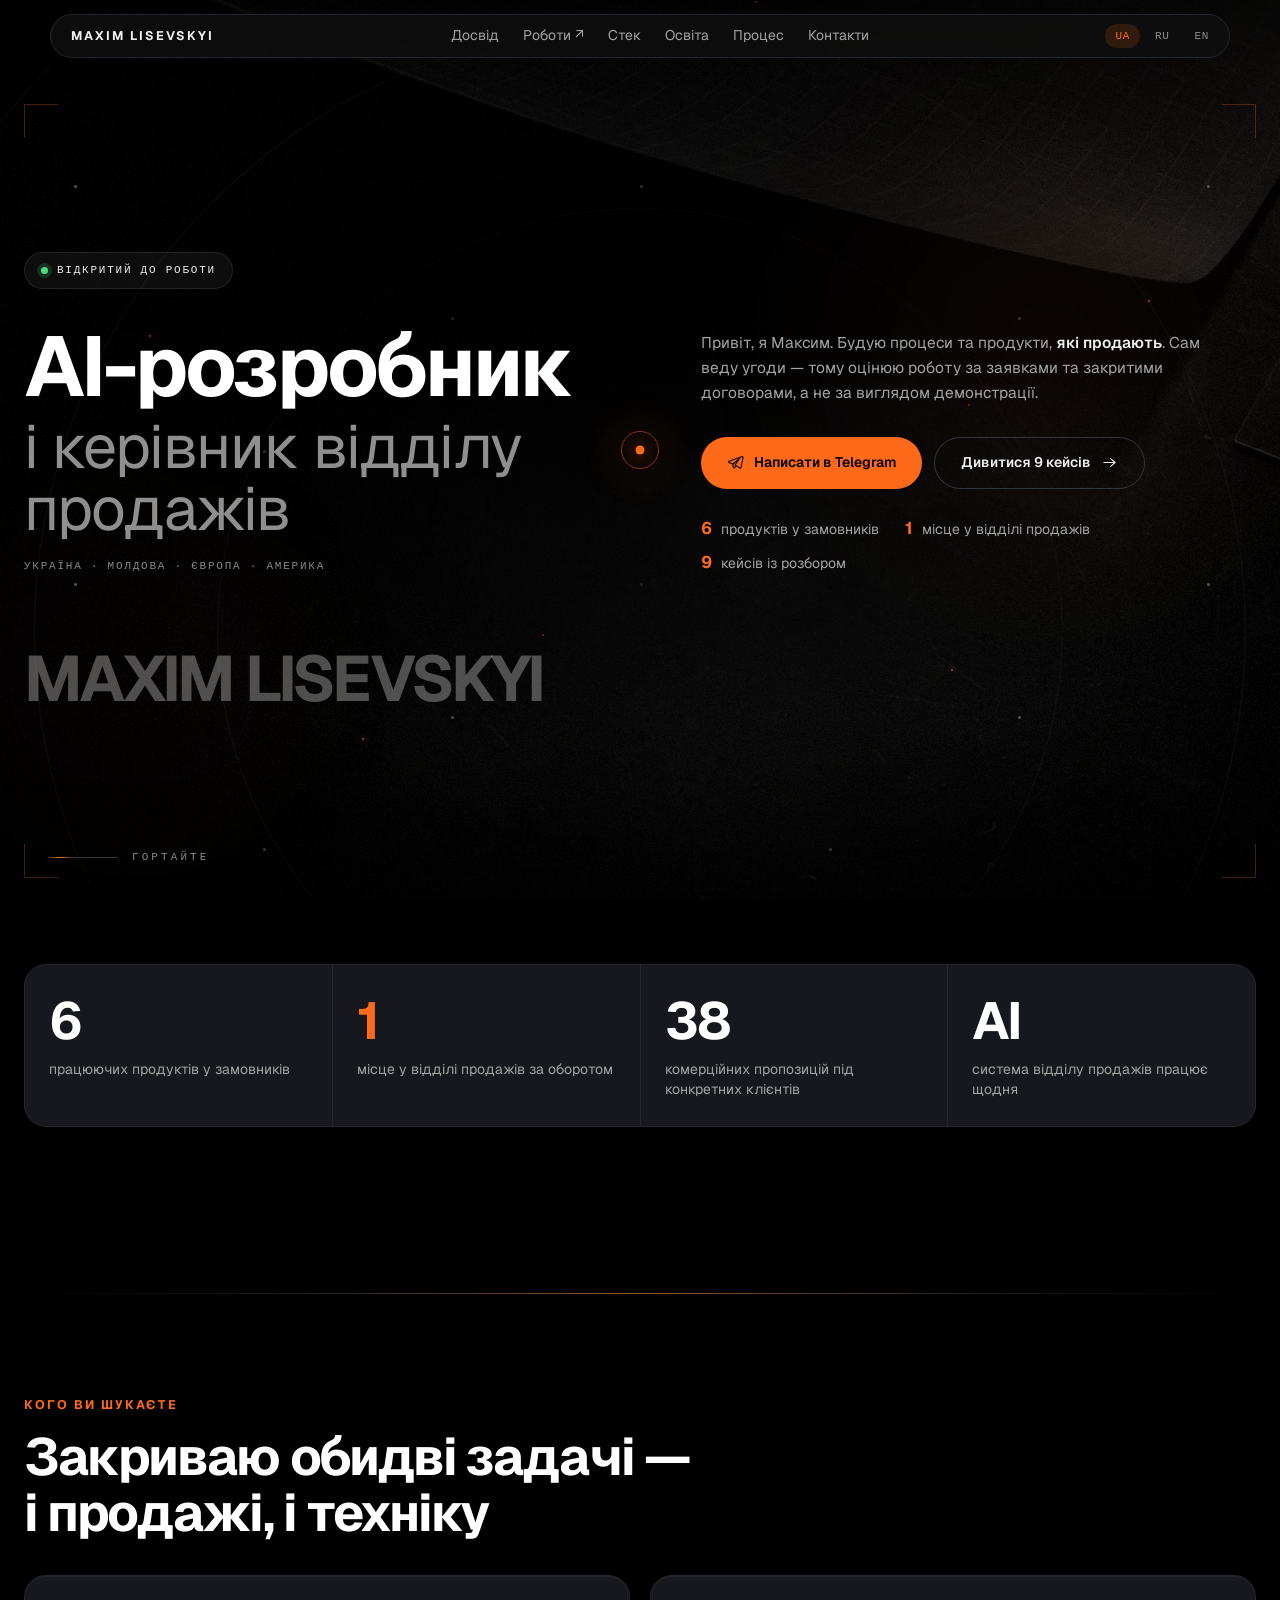
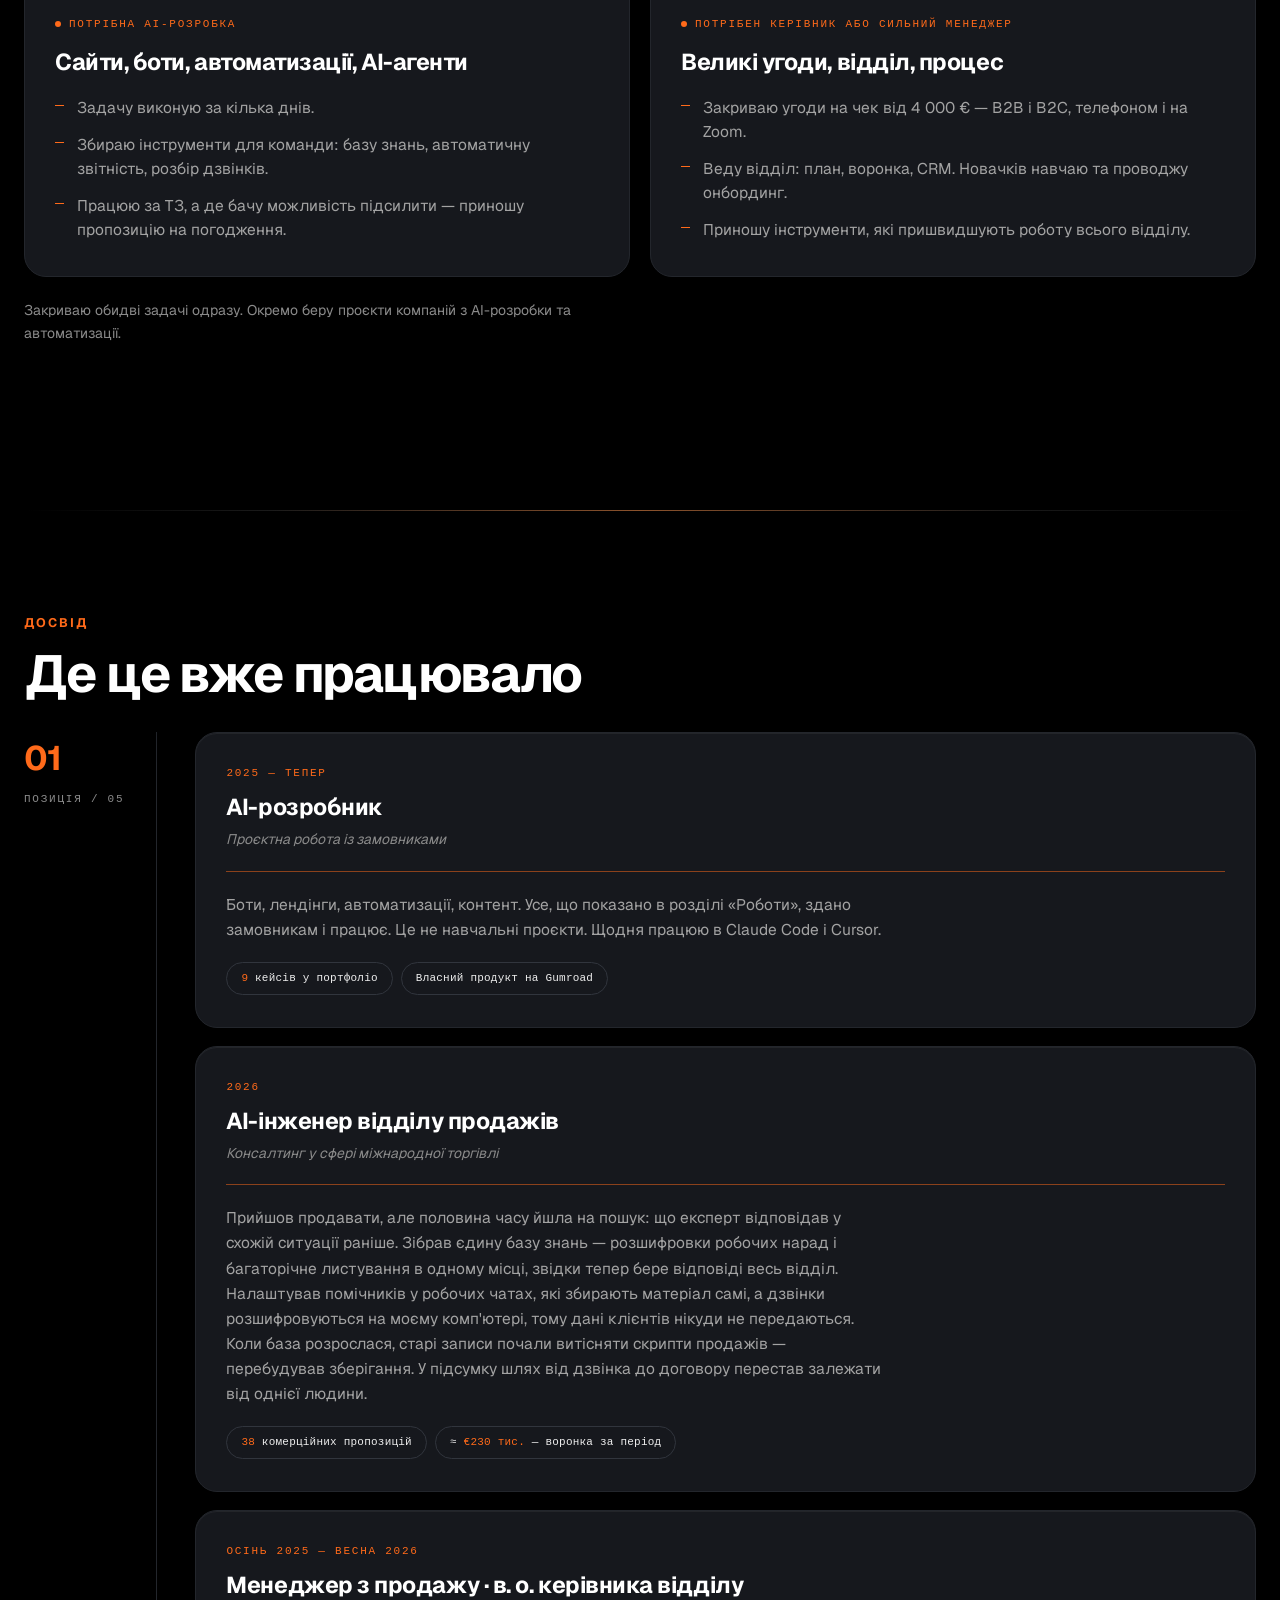
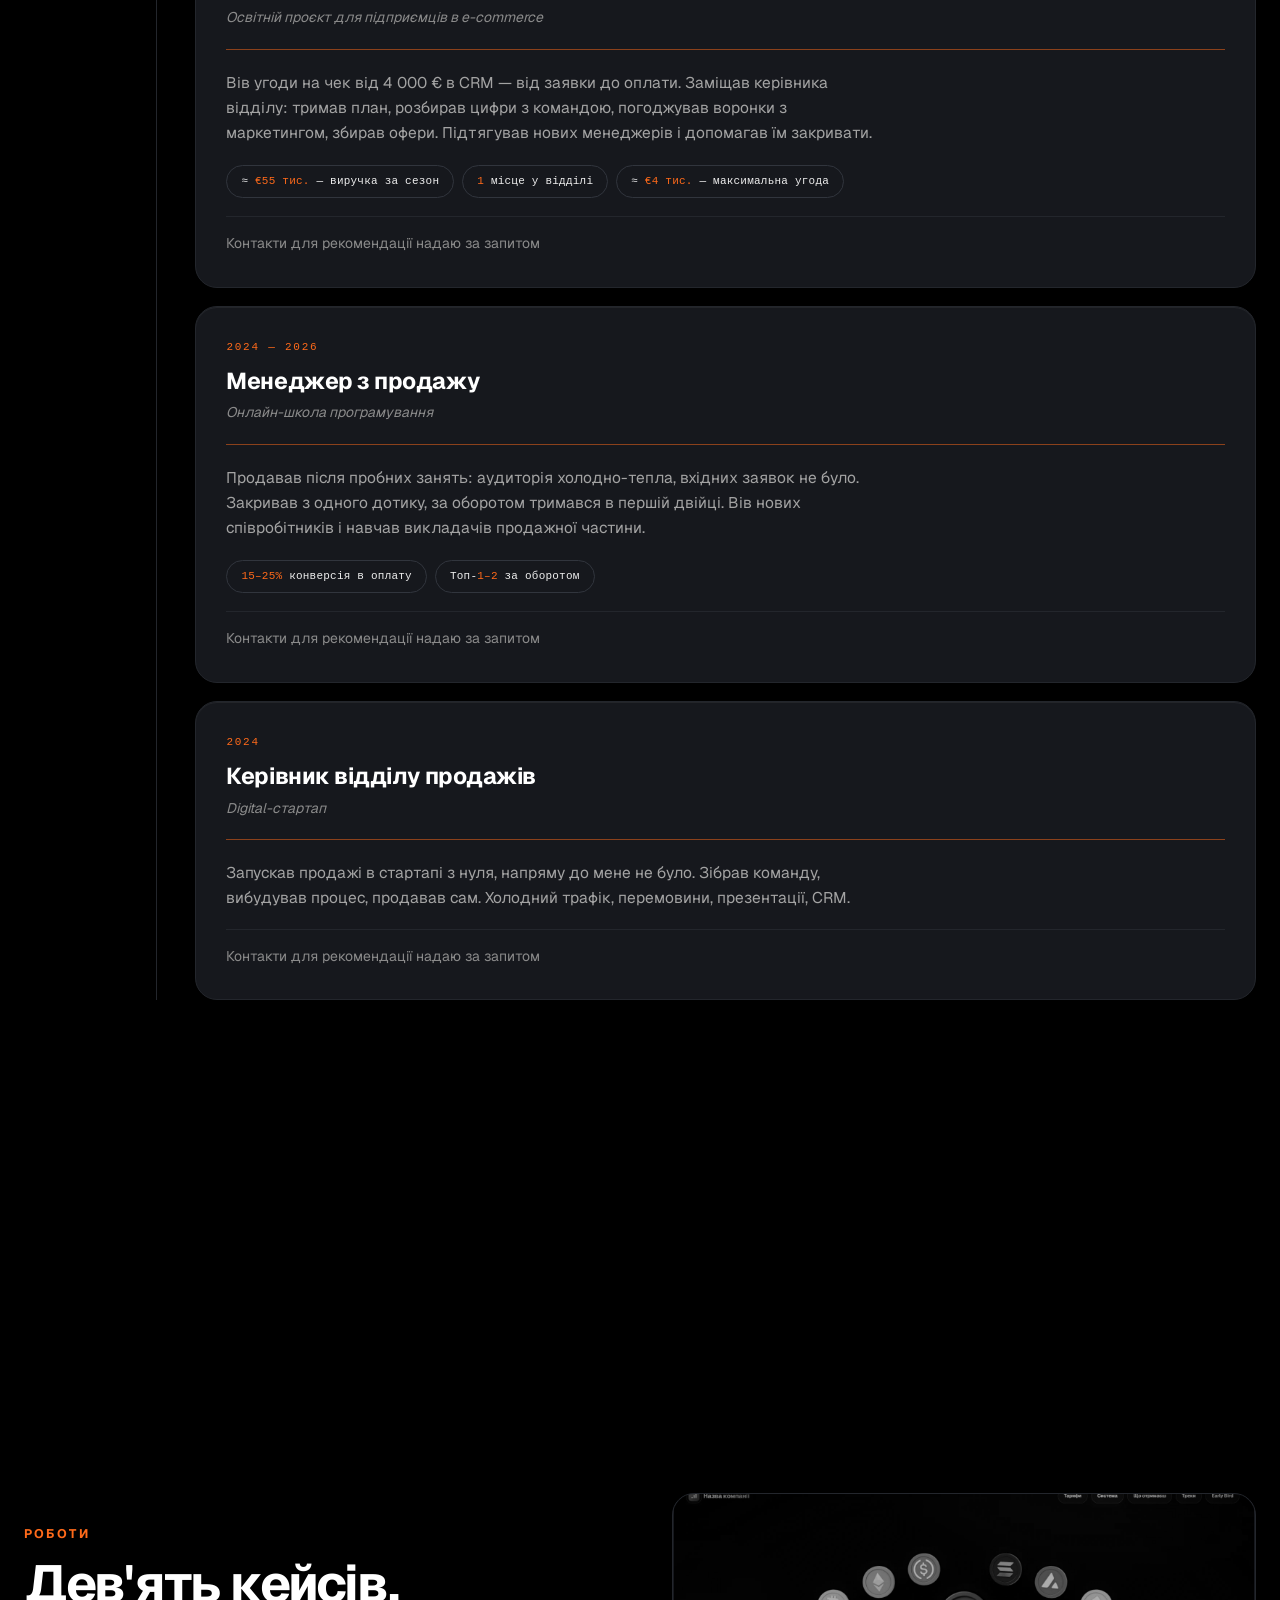
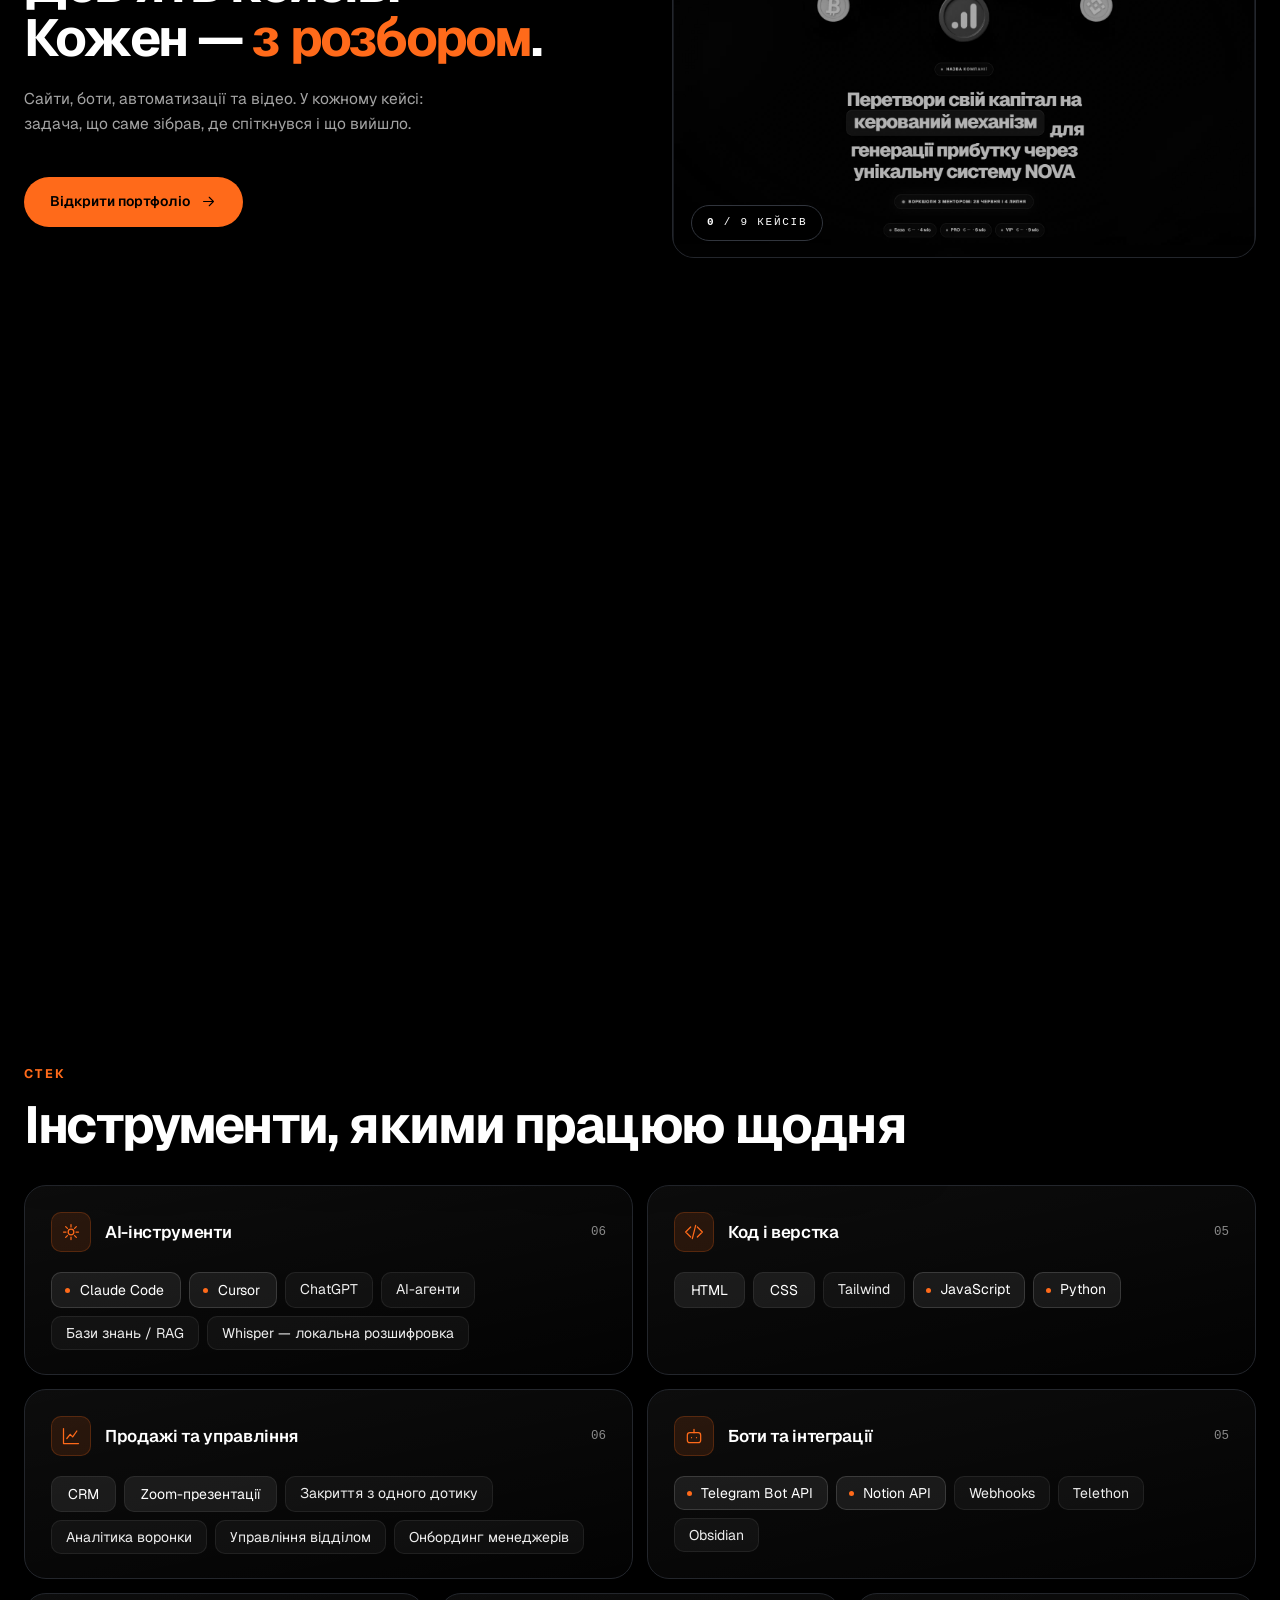
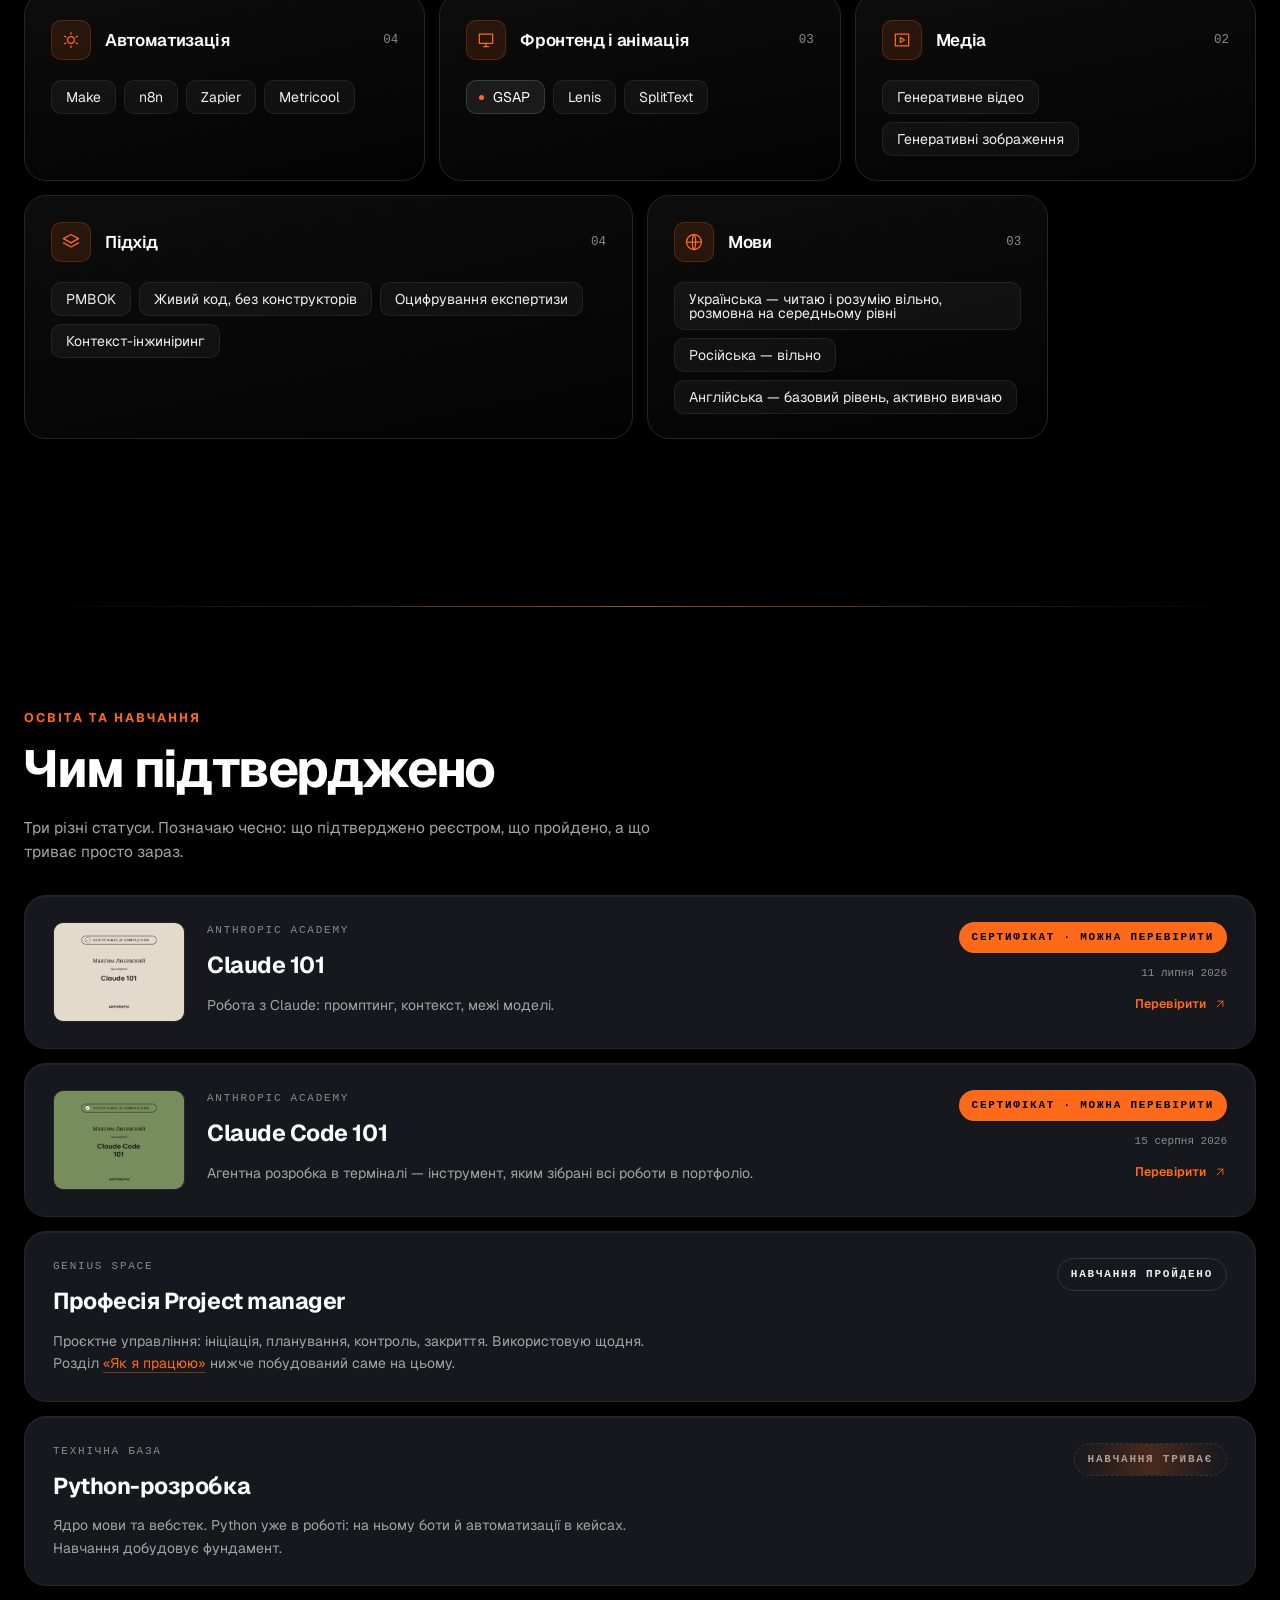
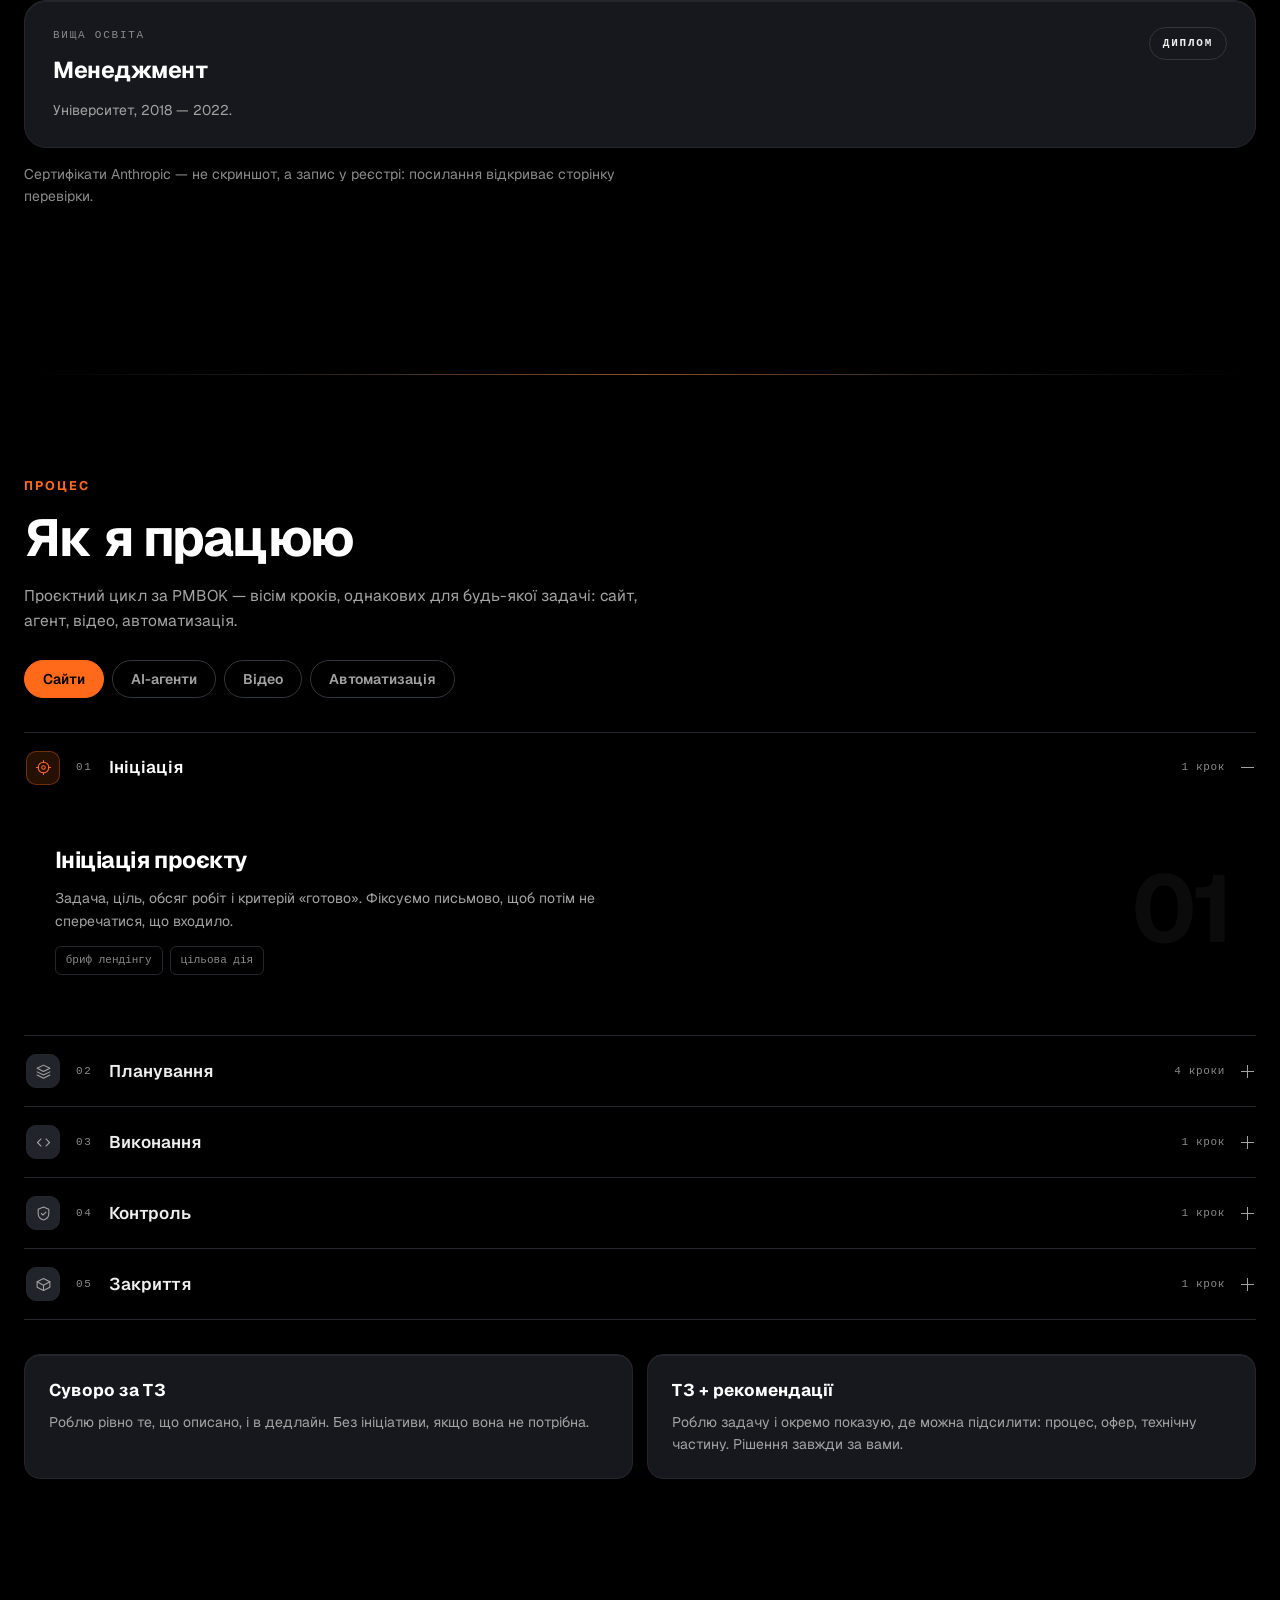
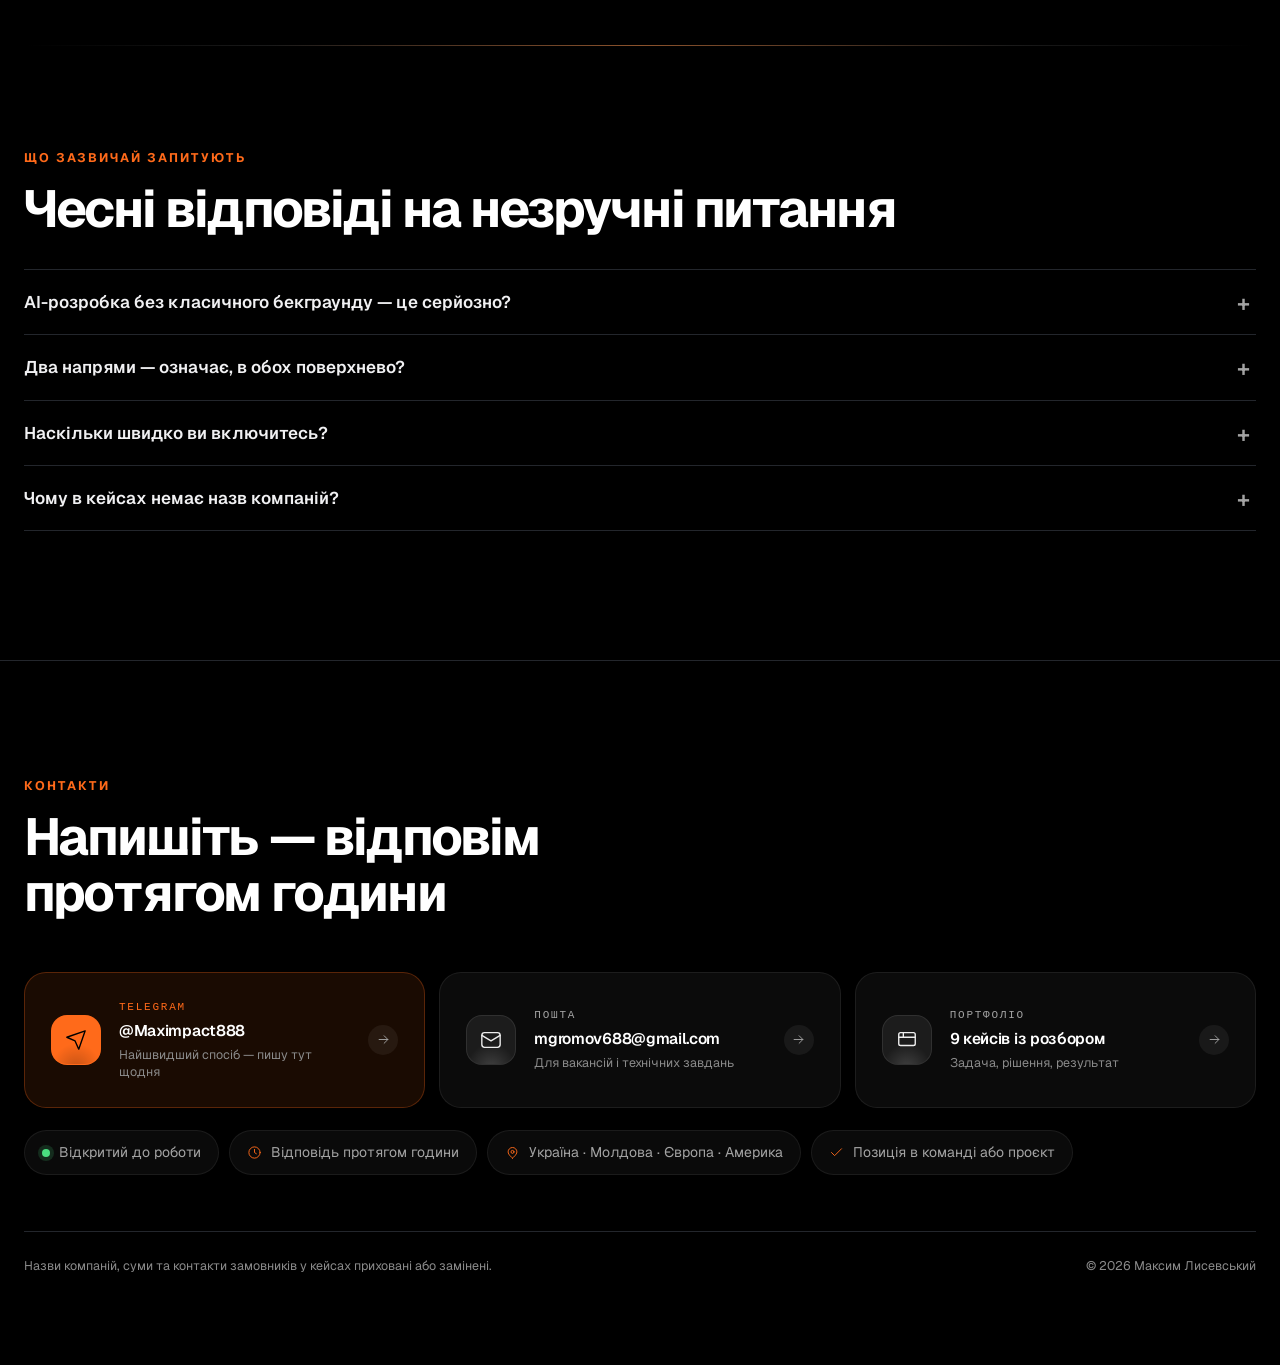
==== commit ef619b54: "Правки Каті, чесна мова і живий текст замість машинного Правки Каті (п'ять) і два уточнення від Макс" ====
--- a/index.html
+++ b/index.html
@@ -22,7 +22,7 @@
 <link rel="preconnect" href="https://fonts.googleapis.com">
 <link rel="preconnect" href="https://fonts.gstatic.com" crossorigin>
 <link rel="preload" as="style" href="https://fonts.googleapis.com/css2?family=Geist:ital,wght@0,400..700;1,400&display=swap"><link rel="stylesheet" href="https://fonts.googleapis.com/css2?family=Geist:ital,wght@0,400..700;1,400&display=swap" media="print" onload="this.media='all'"><noscript><link rel="stylesheet" href="https://fonts.googleapis.com/css2?family=Geist:ital,wght@0,400..700;1,400&display=swap"></noscript>
-<link rel="stylesheet" href="assets/site.css?v=e1d43b48">
+<link rel="stylesheet" href="assets/site.css?v=1d3c83eb">
 <link rel="stylesheet" href="assets/resume.css?v=0ac1bb7b">
 <link rel="stylesheet" href="assets/bgfx.css?v=6db469b5">
 <link rel="stylesheet" href="assets/craft.css?v=7fde4584">
@@ -59,7 +59,7 @@
 </div>
 
 <div class="rh-r">
-<p class="rh-lead r-rise" style="--d:.46s">Привіт, я Максим. Будую процеси та продукти, <b>які продають</b>: сайти, ботів і AI-автоматизацію. І сам веду угоди, заради яких це роблю — тому думаю про заявки, а не про красу на демо.</p>
+<p class="rh-lead r-rise" style="--d:.46s">Привіт, я Максим. Будую процеси та продукти, <b>які продають</b>. Сам веду угоди — тому оцінюю роботу за заявками та закритими договорами, а не за виглядом демонстрації.</p>
 <div class="r-cta r-rise" style="--d:.60s">
 <a class="r-btn p" href="https://t.me/Maximpact888" target="_blank" rel="noopener">
 <svg viewBox="0 0 24 24" fill="none" stroke="currentColor" stroke-width="1.5" stroke-linecap="round" stroke-linejoin="round"><path d="M21.5 3.5 2.8 10.4c-.8.3-.8 1.4 0 1.7l4.6 1.5 1.8 5.4c.2.7 1.1.9 1.6.3l2.5-2.8 4.7 3.5c.6.4 1.4.1 1.6-.6l3-14.4c.2-.8-.6-1.5-1.1-1.5z"/><path d="m8 14.5 9.5-8-6.4 9.5"/></svg>Написати в Telegram</a>
@@ -81,7 +81,7 @@
 <!-- ── метрики ──────────────────────────────────────── -->
 <section id="facts" class="r-sec" style="padding-top:0">
 <div class="r-met">
-<div data-rv><b><span data-count="6">6</span></b><span>продуктів здано замовникам і працює</span></div>
+<div data-rv><b><span data-count="6">6</span></b><span>працюючих продуктів у замовників</span></div>
 <div data-rv><b><i>1</i></b><span>місце у відділі продажів за оборотом</span></div>
 <div data-rv><b><span data-count="38">38</span></b><span>комерційних пропозицій під конкретних клієнтів</span></div>
 <div data-rv><b>AI</b><span>система відділу продажів працює щодня</span></div>
@@ -97,7 +97,7 @@
 <div class="r-tag">Потрібна AI-розробка</div>
 <h3>Сайти, боти, автоматизації, AI-агенти</h3>
 <ul>
-<li>Задачу виконую за кілька днів, а не за спринт погоджень.</li>
+<li>Задачу виконую за кілька днів.</li>
 <li>Збираю інструменти для команди: базу знань, автоматичну звітність, розбір дзвінків.</li>
 <li>Працюю за ТЗ, а де бачу можливість підсилити — приношу пропозицію на погодження.</li>
 </ul>
@@ -106,7 +106,7 @@
 <div class="r-tag">Потрібен керівник або сильний менеджер</div>
 <h3>Великі угоди, відділ, процес</h3>
 <ul>
-<li>Закриваю дорогі угоди — B2B і B2C, телефоном і на Zoom.</li>
+<li>Закриваю угоди на чек від 4 000 € — B2B і B2C, телефоном і на Zoom.</li>
 <li>Веду відділ: план, воронка, CRM. Новачків навчаю та проводжу онбординг.</li>
 <li>Приношу інструменти, які пришвидшують роботу всього відділу.</li>
 </ul>
@@ -128,7 +128,7 @@
 <h3>AI-розробник</h3>
 <div class="r-org">Проєктна робота із замовниками</div>
 <div class="r-line"></div>
-<p>Боти, лендінги, автоматизації, контент. Усе, що показано в розділі «Роботи», здано замовникам і працює — це не навчальні проєкти. Щодня працюю в Claude Code і Cursor.</p>
+<p>Боти, лендінги, автоматизації, контент. Усе, що показано в розділі «Роботи», здано замовникам і працює. Це не навчальні проєкти. Щодня працюю в Claude Code і Cursor.</p>
 <div class="r-facts"><span><em>9</em> кейсів у портфоліо</span><span>Власний продукт на Gumroad</span></div>
 </article>
 
@@ -137,7 +137,7 @@
 <h3>AI-інженер відділу продажів</h3>
 <div class="r-org">Консалтинг у сфері міжнародної торгівлі</div>
 <div class="r-line"></div>
-<p>Прийшов продавати, а половина часу йшла на пошук: що експерт казав у схожому випадку раніше. Зібрав йому другий мозок — розшифровки робочих нарад і роки листування звів в одну базу, з якої тепер відповідає весь відділ. Підняв агентів у робочі чати, дзвінки розшифровую локально — дані клієнтів назовні не виходять. Помітив, що старі архіви витісняли скрипти продажів з пам'яті моделі, і перебудував зберігання. Результат — конвеєр від дзвінка до договору.</p>
+<p>Прийшов продавати, але половина часу йшла на пошук: що експерт відповідав у схожій ситуації раніше. Зібрав єдину базу знань — розшифровки робочих нарад і багаторічне листування в одному місці, звідки тепер бере відповіді весь відділ. Налаштував помічників у робочих чатах, які збирають матеріал самі, а дзвінки розшифровуються на моєму комп'ютері, тому дані клієнтів нікуди не передаються. Коли база розрослася, старі записи почали витісняти скрипти продажів — перебудував зберігання. У підсумку шлях від дзвінка до договору перестав залежати від однієї людини.</p>
 <div class="r-facts"><span><em>38</em> комерційних пропозицій</span><span>≈ <em>€230 тис.</em> — воронка за період</span></div>
 </article>
 
@@ -146,7 +146,7 @@
 <h3>Менеджер з продажу · в. о. керівника відділу</h3>
 <div class="r-org">Освітній проєкт для підприємців в e-commerce</div>
 <div class="r-line"></div>
-<p>Вів дорогі угоди в CRM — від заявки до оплати. Заміщав керівника відділу: тримав план, розбирав цифри з командою, погоджував воронки з маркетингом, збирав офери. Підтягував нових менеджерів і допомагав їм закривати.</p>
+<p>Вів угоди на чек від 4 000 € в CRM — від заявки до оплати. Заміщав керівника відділу: тримав план, розбирав цифри з командою, погоджував воронки з маркетингом, збирав офери. Підтягував нових менеджерів і допомагав їм закривати.</p>
 <div class="r-facts"><span>≈ <em>€55 тис.</em> — виручка за сезон</span><span><em>1</em> місце у відділі</span><span>≈ <em>€4 тис.</em> — максимальна угода</span></div>
 <div class="r-ref">Контакти для рекомендації надаю за запитом</div>
 </article>
@@ -156,7 +156,7 @@
 <h3>Менеджер з продажу</h3>
 <div class="r-org">Онлайн-школа програмування</div>
 <div class="r-line"></div>
-<p>Продавав після пробних занять — аудиторія холодно-тепла, вхідних заявок не було. Закривав з одного дотику, за оборотом тримався в першій двійці. Вів нових співробітників і навчав викладачів продажної частини.</p>
+<p>Продавав після пробних занять: аудиторія холодно-тепла, вхідних заявок не було. Закривав з одного дотику, за оборотом тримався в першій двійці. Вів нових співробітників і навчав викладачів продажної частини.</p>
 <div class="r-facts"><span><em>15–25%</em> конверсія в оплату</span><span>Топ-<em>1–2</em> за оборотом</span></div>
 <div class="r-ref">Контакти для рекомендації надаю за запитом</div>
 </article>
@@ -166,7 +166,7 @@
 <h3>Керівник відділу продажів</h3>
 <div class="r-org">Digital-стартап</div>
 <div class="r-line"></div>
-<p>Запускав продажі в стартапі з нуля — напряму до мене не було. Зібрав команду, вибудував процес, продавав сам. Холодний трафік, перемовини, презентації, CRM.</p>
+<p>Запускав продажі в стартапі з нуля, напряму до мене не було. Зібрав команду, вибудував процес, продавав сам. Холодний трафік, перемовини, презентації, CRM.</p>
 <div class="r-ref">Контакти для рекомендації надаю за запитом</div>
 </article>
 
@@ -181,7 +181,7 @@
 <div class="r-btxt">
 <div class="eyebrow">Роботи</div>
 <div class="r-bh" id="bridge-h">Дев'ять кейсів.<br>Кожен — <i>з розбором</i>.</div>
-<p>Сайти, боти, автоматизації та відео. У кожному кейсі: задача, що саме зібрав, де спіткнувся і що вийшло. Назви компаній приховані — показую роботу, а не дані замовників.</p>
+<p>Сайти, боти, автоматизації та відео. У кожному кейсі: задача, що саме зібрав, де спіткнувся і що вийшло.</p>
 <div class="r-cta"><a class="r-btn p" href="roboty/index.html">Відкрити портфоліо
 <svg viewBox="0 0 24 24" fill="none" stroke="currentColor" stroke-width="1.5" stroke-linecap="round" stroke-linejoin="round"><path d="M5 12h14M13 6l6 6-6 6"/></svg></a></div>
 </div>
@@ -198,7 +198,7 @@
 <section id="stack" class="r-sec">
 <div class="eyebrow" data-rv>Стек</div>
 <h2 data-rv>Інструменти, якими працюю щодня</h2>
-<div class="sk-grid"><article class="sk sk-big" data-rv><div class="sk-h"><span class="sk-ico"><svg viewBox="0 0 24 24" fill="none" stroke="currentColor" stroke-width="1.5" stroke-linecap="round" stroke-linejoin="round"><path d="M12 3v3M12 18v3M3 12h3M18 12h3M5.6 5.6l2.1 2.1M16.3 16.3l2.1 2.1M18.4 5.6l-2.1 2.1M7.7 16.3l-2.1 2.1"/><circle cx="12" cy="12" r="3.4"/></svg></span><h3>AI-інструменти</h3><b class="sk-n">06</b></div><div class="sk-chips"><span class="core">Claude Code</span><span class="core">Cursor</span><span>ChatGPT</span><span>AI-агенти</span><span>Бази знань / RAG</span><span>Whisper — локальна розшифровка</span></div></article><article class="sk sk-big" data-rv><div class="sk-h"><span class="sk-ico"><svg viewBox="0 0 24 24" fill="none" stroke="currentColor" stroke-width="1.5" stroke-linecap="round" stroke-linejoin="round"><path d="m8 6-6 6 6 6M16 6l6 6-6 6M14 4l-4 16"/></svg></span><h3>Код і верстка</h3><b class="sk-n">05</b></div><div class="sk-chips"><span>HTML</span><span>CSS</span><span>Tailwind</span><span class="core">JavaScript</span><span class="core">Python</span></div></article><article class="sk sk-big" data-rv><div class="sk-h"><span class="sk-ico"><svg viewBox="0 0 24 24" fill="none" stroke="currentColor" stroke-width="1.5" stroke-linecap="round" stroke-linejoin="round"><path d="M3 3v18h18"/><path d="m7 15 4-5 3 3 5-7"/></svg></span><h3>Продажі та управління</h3><b class="sk-n">06</b></div><div class="sk-chips"><span>CRM</span><span>Zoom-презентації</span><span>Закриття з одного дотику</span><span>Аналітика воронки</span><span>Управління відділом</span><span>Онбординг менеджерів</span></div></article><article class="sk sk-wide" data-rv><div class="sk-h"><span class="sk-ico"><svg viewBox="0 0 24 24" fill="none" stroke="currentColor" stroke-width="1.5" stroke-linecap="round" stroke-linejoin="round"><rect x="4" y="8" width="16" height="12" rx="3"/><path d="M12 8V4M9 14h.01M15 14h.01"/></svg></span><h3>Боти та інтеграції</h3><b class="sk-n">05</b></div><div class="sk-chips"><span class="core">Telegram Bot API</span><span class="core">Notion API</span><span>Webhooks</span><span>Telethon</span><span>Obsidian</span></div></article><article class="sk sk-norm" data-rv><div class="sk-h"><span class="sk-ico"><svg viewBox="0 0 24 24" fill="none" stroke="currentColor" stroke-width="1.5" stroke-linecap="round" stroke-linejoin="round"><path d="M12 3v2M12 19v2M4.2 7.5l1.7 1M18.1 15.5l1.7 1M4.2 16.5l1.7-1M18.1 8.5l1.7-1"/><circle cx="12" cy="12" r="4"/></svg></span><h3>Автоматизація</h3><b class="sk-n">04</b></div><div class="sk-chips"><span>Make</span><span>n8n</span><span>Zapier</span><span>Metricool</span></div></article><article class="sk sk-norm" data-rv><div class="sk-h"><span class="sk-ico"><svg viewBox="0 0 24 24" fill="none" stroke="currentColor" stroke-width="1.5" stroke-linecap="round" stroke-linejoin="round"><path d="M4 5h16v11H4z"/><path d="M9 20h6M12 16v4"/></svg></span><h3>Фронтенд і анімація</h3><b class="sk-n">03</b></div><div class="sk-chips"><span class="core">GSAP</span><span>Lenis</span><span>SplitText</span></div></article><article class="sk sk-norm" data-rv><div class="sk-h"><span class="sk-ico"><svg viewBox="0 0 24 24" fill="none" stroke="currentColor" stroke-width="1.5" stroke-linecap="round" stroke-linejoin="round"><path d="M4 5h16v14H4z"/><path d="m10 9 5 3-5 3z"/></svg></span><h3>Медіа</h3><b class="sk-n">02</b></div><div class="sk-chips"><span>Генеративне відео</span><span>Генеративні зображення</span></div></article><article class="sk sk-wide" data-rv><div class="sk-h"><span class="sk-ico"><svg viewBox="0 0 24 24" fill="none" stroke="currentColor" stroke-width="1.5" stroke-linecap="round" stroke-linejoin="round"><path d="M12 3 3 8l9 5 9-5z"/><path d="m3 13 9 5 9-5"/></svg></span><h3>Підхід</h3><b class="sk-n">04</b></div><div class="sk-chips"><span>PMBOK</span><span>Живий код, без конструкторів</span><span>Оцифрування експертизи</span><span>Контекст-інжиніринг</span></div></article><article class="sk sk-norm" data-rv><div class="sk-h"><span class="sk-ico"><svg viewBox="0 0 24 24" fill="none" stroke="currentColor" stroke-width="1.5" stroke-linecap="round" stroke-linejoin="round"><circle cx="12" cy="12" r="9"/><path d="M3 12h18M12 3c2.6 2.7 2.6 15.3 0 18M12 3c-2.6 2.7-2.6 15.3 0 18"/></svg></span><h3>Мови</h3><b class="sk-n">03</b></div><div class="sk-chips"><span>Українська — вільно</span><span>Російська — вільно</span><span>Англійська — базовий рівень, активно вивчаю</span></div></article></div>
+<div class="sk-grid"><article class="sk sk-big" data-rv><div class="sk-h"><span class="sk-ico"><svg viewBox="0 0 24 24" fill="none" stroke="currentColor" stroke-width="1.5" stroke-linecap="round" stroke-linejoin="round"><path d="M12 3v3M12 18v3M3 12h3M18 12h3M5.6 5.6l2.1 2.1M16.3 16.3l2.1 2.1M18.4 5.6l-2.1 2.1M7.7 16.3l-2.1 2.1"/><circle cx="12" cy="12" r="3.4"/></svg></span><h3>AI-інструменти</h3><b class="sk-n">06</b></div><div class="sk-chips"><span class="core">Claude Code</span><span class="core">Cursor</span><span>ChatGPT</span><span>AI-агенти</span><span>Бази знань / RAG</span><span>Whisper — локальна розшифровка</span></div></article><article class="sk sk-big" data-rv><div class="sk-h"><span class="sk-ico"><svg viewBox="0 0 24 24" fill="none" stroke="currentColor" stroke-width="1.5" stroke-linecap="round" stroke-linejoin="round"><path d="m8 6-6 6 6 6M16 6l6 6-6 6M14 4l-4 16"/></svg></span><h3>Код і верстка</h3><b class="sk-n">05</b></div><div class="sk-chips"><span>HTML</span><span>CSS</span><span>Tailwind</span><span class="core">JavaScript</span><span class="core">Python</span></div></article><article class="sk sk-big" data-rv><div class="sk-h"><span class="sk-ico"><svg viewBox="0 0 24 24" fill="none" stroke="currentColor" stroke-width="1.5" stroke-linecap="round" stroke-linejoin="round"><path d="M3 3v18h18"/><path d="m7 15 4-5 3 3 5-7"/></svg></span><h3>Продажі та управління</h3><b class="sk-n">06</b></div><div class="sk-chips"><span>CRM</span><span>Zoom-презентації</span><span>Закриття з одного дотику</span><span>Аналітика воронки</span><span>Управління відділом</span><span>Онбординг менеджерів</span></div></article><article class="sk sk-wide" data-rv><div class="sk-h"><span class="sk-ico"><svg viewBox="0 0 24 24" fill="none" stroke="currentColor" stroke-width="1.5" stroke-linecap="round" stroke-linejoin="round"><rect x="4" y="8" width="16" height="12" rx="3"/><path d="M12 8V4M9 14h.01M15 14h.01"/></svg></span><h3>Боти та інтеграції</h3><b class="sk-n">05</b></div><div class="sk-chips"><span class="core">Telegram Bot API</span><span class="core">Notion API</span><span>Webhooks</span><span>Telethon</span><span>Obsidian</span></div></article><article class="sk sk-norm" data-rv><div class="sk-h"><span class="sk-ico"><svg viewBox="0 0 24 24" fill="none" stroke="currentColor" stroke-width="1.5" stroke-linecap="round" stroke-linejoin="round"><path d="M12 3v2M12 19v2M4.2 7.5l1.7 1M18.1 15.5l1.7 1M4.2 16.5l1.7-1M18.1 8.5l1.7-1"/><circle cx="12" cy="12" r="4"/></svg></span><h3>Автоматизація</h3><b class="sk-n">04</b></div><div class="sk-chips"><span>Make</span><span>n8n</span><span>Zapier</span><span>Metricool</span></div></article><article class="sk sk-norm" data-rv><div class="sk-h"><span class="sk-ico"><svg viewBox="0 0 24 24" fill="none" stroke="currentColor" stroke-width="1.5" stroke-linecap="round" stroke-linejoin="round"><path d="M4 5h16v11H4z"/><path d="M9 20h6M12 16v4"/></svg></span><h3>Фронтенд і анімація</h3><b class="sk-n">03</b></div><div class="sk-chips"><span class="core">GSAP</span><span>Lenis</span><span>SplitText</span></div></article><article class="sk sk-norm" data-rv><div class="sk-h"><span class="sk-ico"><svg viewBox="0 0 24 24" fill="none" stroke="currentColor" stroke-width="1.5" stroke-linecap="round" stroke-linejoin="round"><path d="M4 5h16v14H4z"/><path d="m10 9 5 3-5 3z"/></svg></span><h3>Медіа</h3><b class="sk-n">02</b></div><div class="sk-chips"><span>Генеративне відео</span><span>Генеративні зображення</span></div></article><article class="sk sk-wide" data-rv><div class="sk-h"><span class="sk-ico"><svg viewBox="0 0 24 24" fill="none" stroke="currentColor" stroke-width="1.5" stroke-linecap="round" stroke-linejoin="round"><path d="M12 3 3 8l9 5 9-5z"/><path d="m3 13 9 5 9-5"/></svg></span><h3>Підхід</h3><b class="sk-n">04</b></div><div class="sk-chips"><span>PMBOK</span><span>Живий код, без конструкторів</span><span>Оцифрування експертизи</span><span>Контекст-інжиніринг</span></div></article><article class="sk sk-norm" data-rv><div class="sk-h"><span class="sk-ico"><svg viewBox="0 0 24 24" fill="none" stroke="currentColor" stroke-width="1.5" stroke-linecap="round" stroke-linejoin="round"><circle cx="12" cy="12" r="9"/><path d="M3 12h18M12 3c2.6 2.7 2.6 15.3 0 18M12 3c-2.6 2.7-2.6 15.3 0 18"/></svg></span><h3>Мови</h3><b class="sk-n">03</b></div><div class="sk-chips"><span>Українська — читаю і розумію вільно, розмовна на середньому рівні</span><span>Російська — вільно</span><span>Англійська — базовий рівень, активно вивчаю</span></div></article></div>
 </section>
 
 <!-- ── освіта та навчання ───────────────────────────── -->
@@ -242,7 +242,7 @@
 <div>
 <div class="r-issuer">Genius Space</div>
 <h3>Професія Project manager</h3>
-<p>Проєктне управління: ініціація, планування, контроль, закриття. Використовую щодня — розділ <a href="#process">«Як я працюю»</a> нижче побудований саме на цьому.</p>
+<p>Проєктне управління: ініціація, планування, контроль, закриття. Використовую щодня. Розділ <a href="#process">«Як я працюю»</a> нижче побудований саме на цьому.</p>
 </div>
 <div class="r-right"><span class="r-st done">Навчання пройдено</span></div>
 </div>
@@ -251,7 +251,7 @@
 <div>
 <div class="r-issuer">Технічна база</div>
 <h3>Python-розробка</h3>
-<p>Ядро мови та вебстек. Python уже в роботі — на ньому боти й автоматизації в кейсах; навчання добудовує фундамент.</p>
+<p>Ядро мови та вебстек. Python уже в роботі: на ньому боти й автоматизації в кейсах. Навчання добудовує фундамент.</p>
 </div>
 <div class="r-right"><span class="r-st wip">Навчання триває</span></div>
 </div>
@@ -302,7 +302,7 @@
 
 <div class="r-step">
 <div class="r-shead"><b>03</b><h3>Архітектура</h3></div>
-<p>Структура, логіка, дані — щоб від початку все працювало правильно, а не перероблялося після збірки.</p>
+<p>Структура, логіка, дані. Помилка на цьому кроці коштує переробки всієї збірки.</p>
 <div class="r-domain on" data-d="web"><span>екрани</span><span>карта сторінки</span></div>
 <div class="r-domain" data-d="ai"><span>логіка агентів</span><span>схема пам'яті</span></div>
 <div class="r-domain" data-d="video"><span>сценарій</span><span>розкадровка</span></div>
@@ -336,7 +336,7 @@
 </div></div></details><details class="r-ph"><summary><span class="r-ph-ic" aria-hidden="true"><svg viewBox="0 0 24 24" fill="none" stroke="currentColor" stroke-width="1.5" stroke-linecap="round" stroke-linejoin="round"><path d="M12 2.8 4.5 6v6c0 4.4 3.1 7.9 7.5 9.2 4.4-1.3 7.5-4.8 7.5-9.2V6L12 2.8Z"/><path d="m9 12 2.2 2.2L15.4 10"/></svg></span><span class="r-ph-n">04</span><span class="r-ph-t">Контроль</span><span class="r-ph-c">1 крок</span><span class="r-ph-i" aria-hidden="true"></span></summary><div class="r-ph-b"><div class="r-step">
 
 <div class="r-shead"><b>07</b><h3>Перевірка на живому</h3></div>
-<p>Міряю, а не припускаю: тести, метрики, керування змінами. Дивлюся на реальній адресі — швидкість, телефон, поведінка після правок.</p>
+<p>Міряю, а не припускаю: тести, метрики, керування змінами. Перевіряю на реальній адресі швидкість, телефон і поведінку після правок.</p>
 <div class="r-domain on" data-d="web"><span>Lighthouse</span><span>axe</span><span>крос-браузер</span></div>
 <div class="r-domain" data-d="ai"><span>прогін сценаріїв</span><span>перевірка відповідей</span></div>
 <div class="r-domain" data-d="video"><span>рев'ю</span><span>правки</span></div>
@@ -362,8 +362,8 @@
 <div class="eyebrow" data-rv>Що зазвичай запитують</div>
 <h2 data-rv>Чесні відповіді на незручні питання</h2>
 <div class="faq" data-rv>
-<details><summary>AI-розробка без класичного бекграунду — це серйозно?</summary><p>Серйозно — це коли продукт працює у замовника. Дев'ять кейсів здано, AI-система відділу продажів працює щодня. Кожну збірку перевіряю на живій адресі, а не тільки в себе: як вантажиться, як поводиться на телефоні, чи не зламалося щось після правок. Дані клієнтів обробляю локально, версії зберігаю і будь-коли можу відкотитися назад.</p></details>
-<details><summary>Два напрями — означає, в обох поверхнево?</summary><p>Це один напрям. Я автоматизую продажі, бо сам продаю: кілька років вів угоди й відділ. Розуміння воронки — причина, чому мої інструменти купують, а не ознака розпорошення. Коли роблю продукт, одразу думаю, як він приноситиме заявки, а не як він виглядає на демо.</p></details>
+<details><summary>AI-розробка без класичного бекграунду — це серйозно?</summary><p>Серйозно — це коли продукт працює у замовника. Дев'ять кейсів здано, AI-система відділу продажів працює щодня. Кожну збірку перевіряю на живій адресі: як вантажиться, як поводиться на телефоні, чи не зламалося щось після правок. Дані клієнтів обробляю локально, версії зберігаю і будь-коли можу відкотитися назад.</p></details>
+<details><summary>Два напрями — означає, в обох поверхнево?</summary><p>Це один напрям. Я автоматизую продажі, бо сам продаю: кілька років вів угоди й відділ. Розуміння воронки — причина, чому мої інструменти купують. Коли роблю продукт, одразу думаю, як він приноситиме заявки.</p></details>
 <details><summary>Наскільки швидко ви включитесь?</summary><p>Перший корисний результат — у межах тижня. Працюю віддалено і веду задачу сам, від постановки до запуску. На повідомлення відповідаю протягом години.</p></details>
 <details><summary>Чому в кейсах немає назв компаній?</summary><p>Частина проєктів під угодою про конфіденційність. Показую роботу, а не дані замовників — з вашими буде так само. Вихідники та історію збірки за будь-яким кейсом можу показати особисто.</p></details>
 </div>
@@ -431,7 +431,7 @@
 <script src="assets/site.js?v=c6957e51"></script>
 <script src="assets/resume.js?v=742b064e"></script>
 <script src="assets/craft.js?v=fa09ab19"></script>
-<script src="assets/dict-cv.js?v=4b580ed1"></script>
+<script src="assets/dict-cv.js?v=a294dfee"></script>
 <script src="assets/i18n.js?v=0083eb87"></script>
 </body>
 </html>
--- a/assets/site.css
+++ b/assets/site.css
@@ -851,3 +851,14 @@
 .card:active{border-color:rgba(255,106,26,.45)}
 .r-tab:active,.chip:active{background:var(--s3)}
 }
+
+/* ── карточки вне экрана не считаем ───────────────────────
+   Замер на 412px: пересчёт стилей 141 → 100 мс. Резерв высоты — по
+   фактическим замерам (513..611 на телефоне, 623..814 на десктопе),
+   иначе прокрутка будет прыгать. */
+.grid>.card{content-visibility:auto;contain-intrinsic-size:0 650px}
+.grid>.card:first-child{contain-intrinsic-size:0 814px}
+@media(max-width:860px){
+.grid>.card{contain-intrinsic-size:0 545px}
+.grid>.card:first-child{contain-intrinsic-size:0 590px}
+}
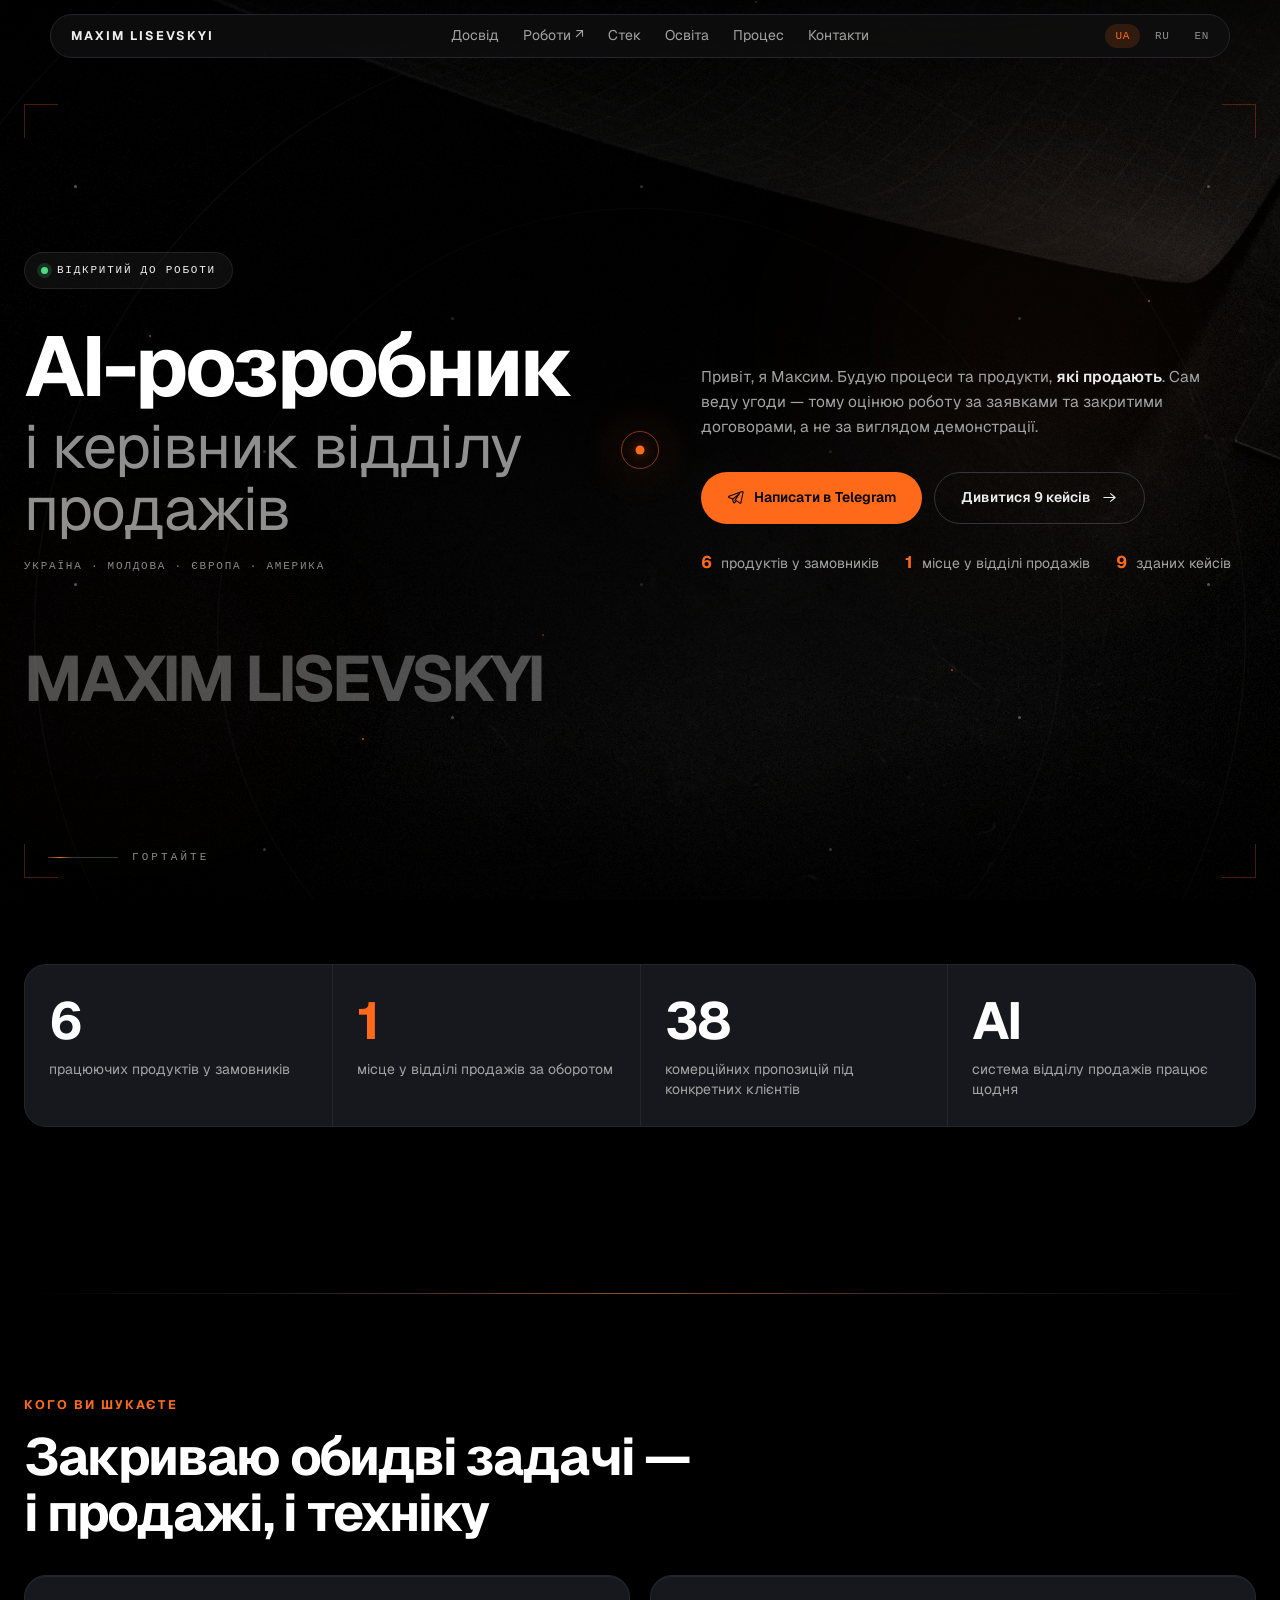
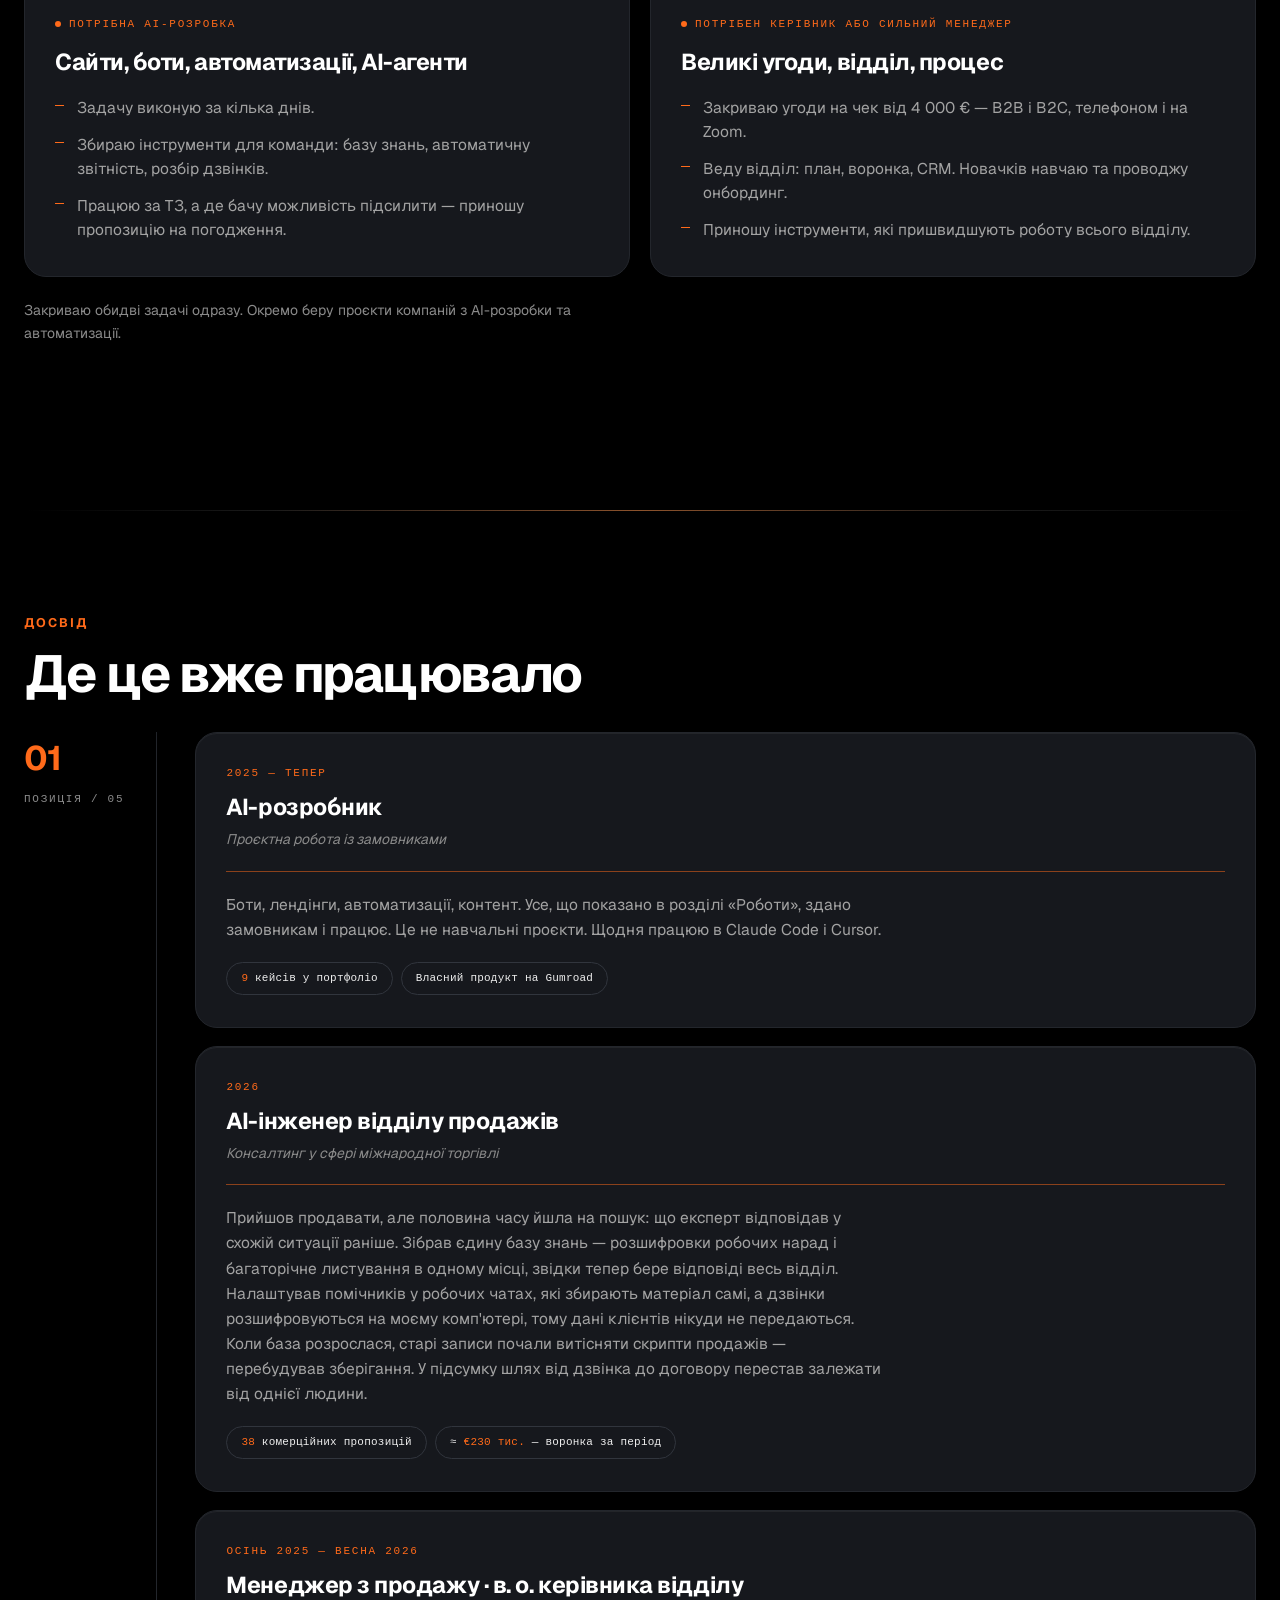
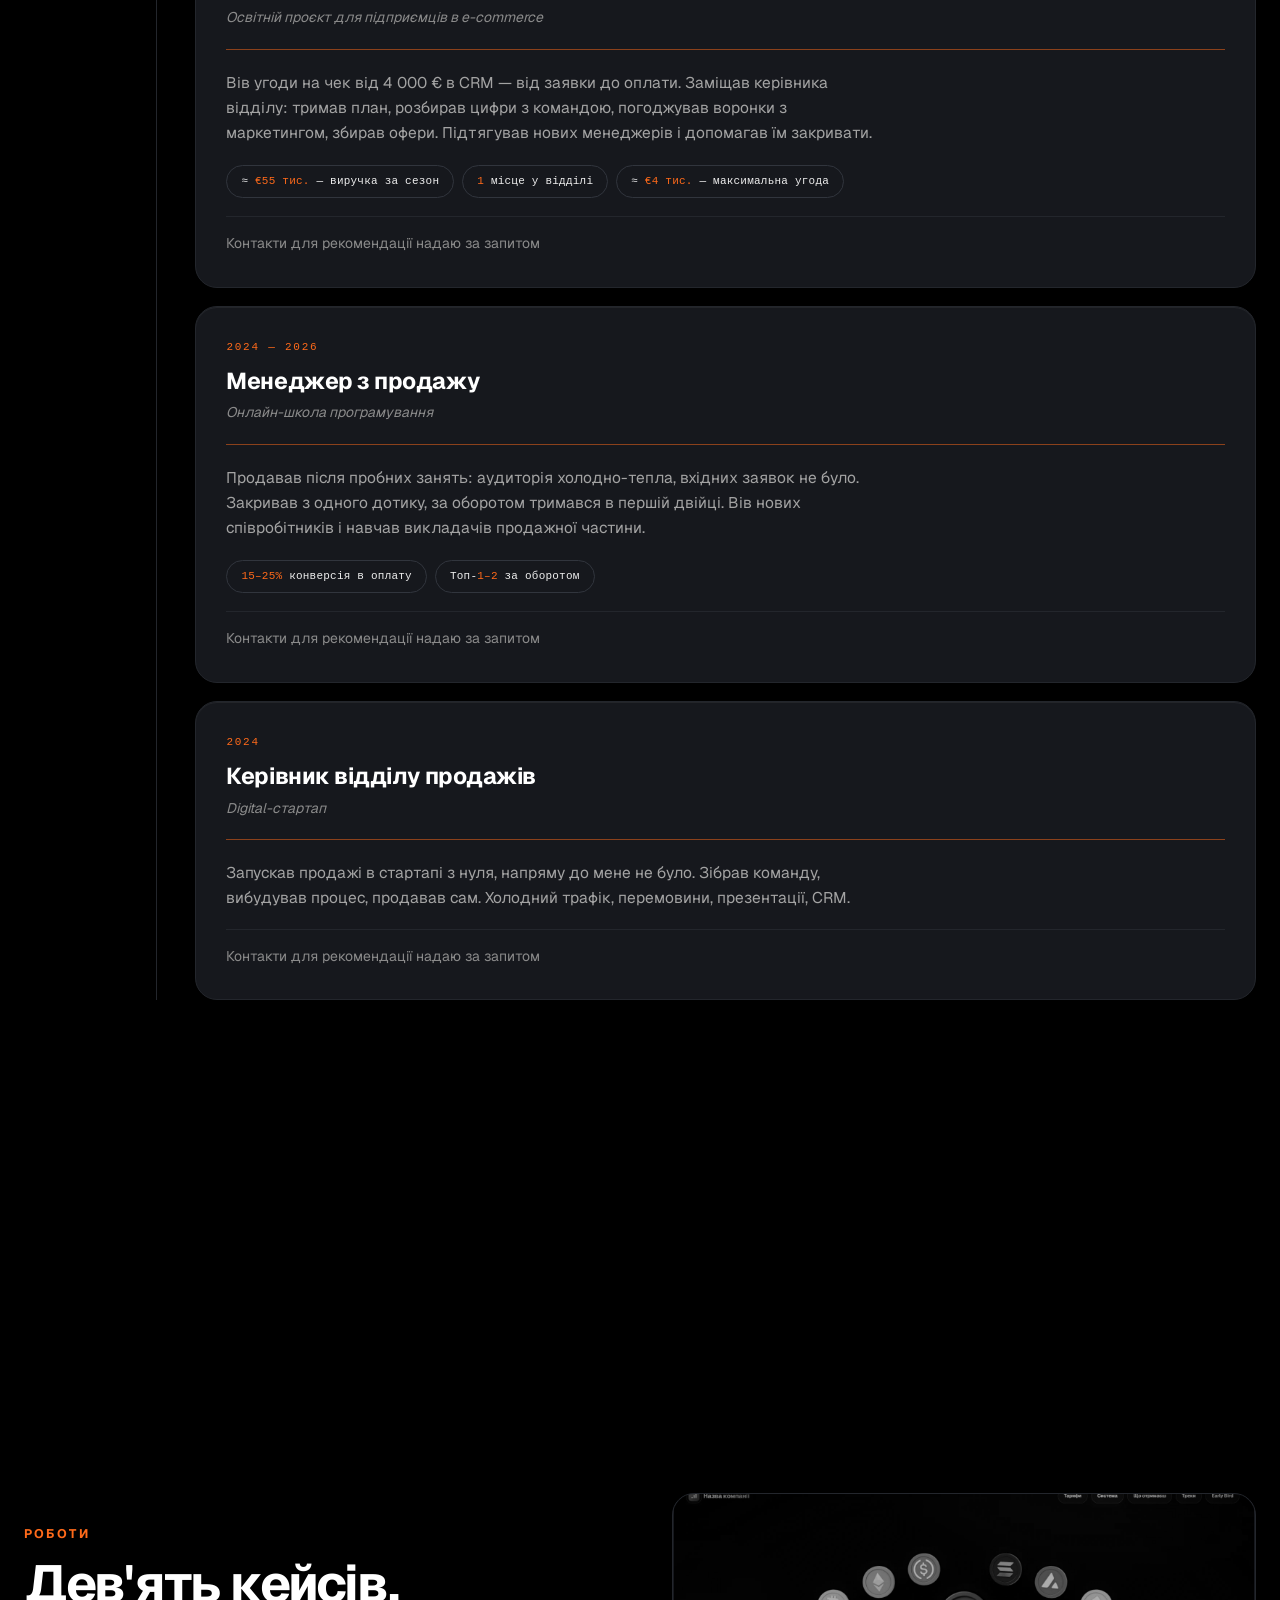
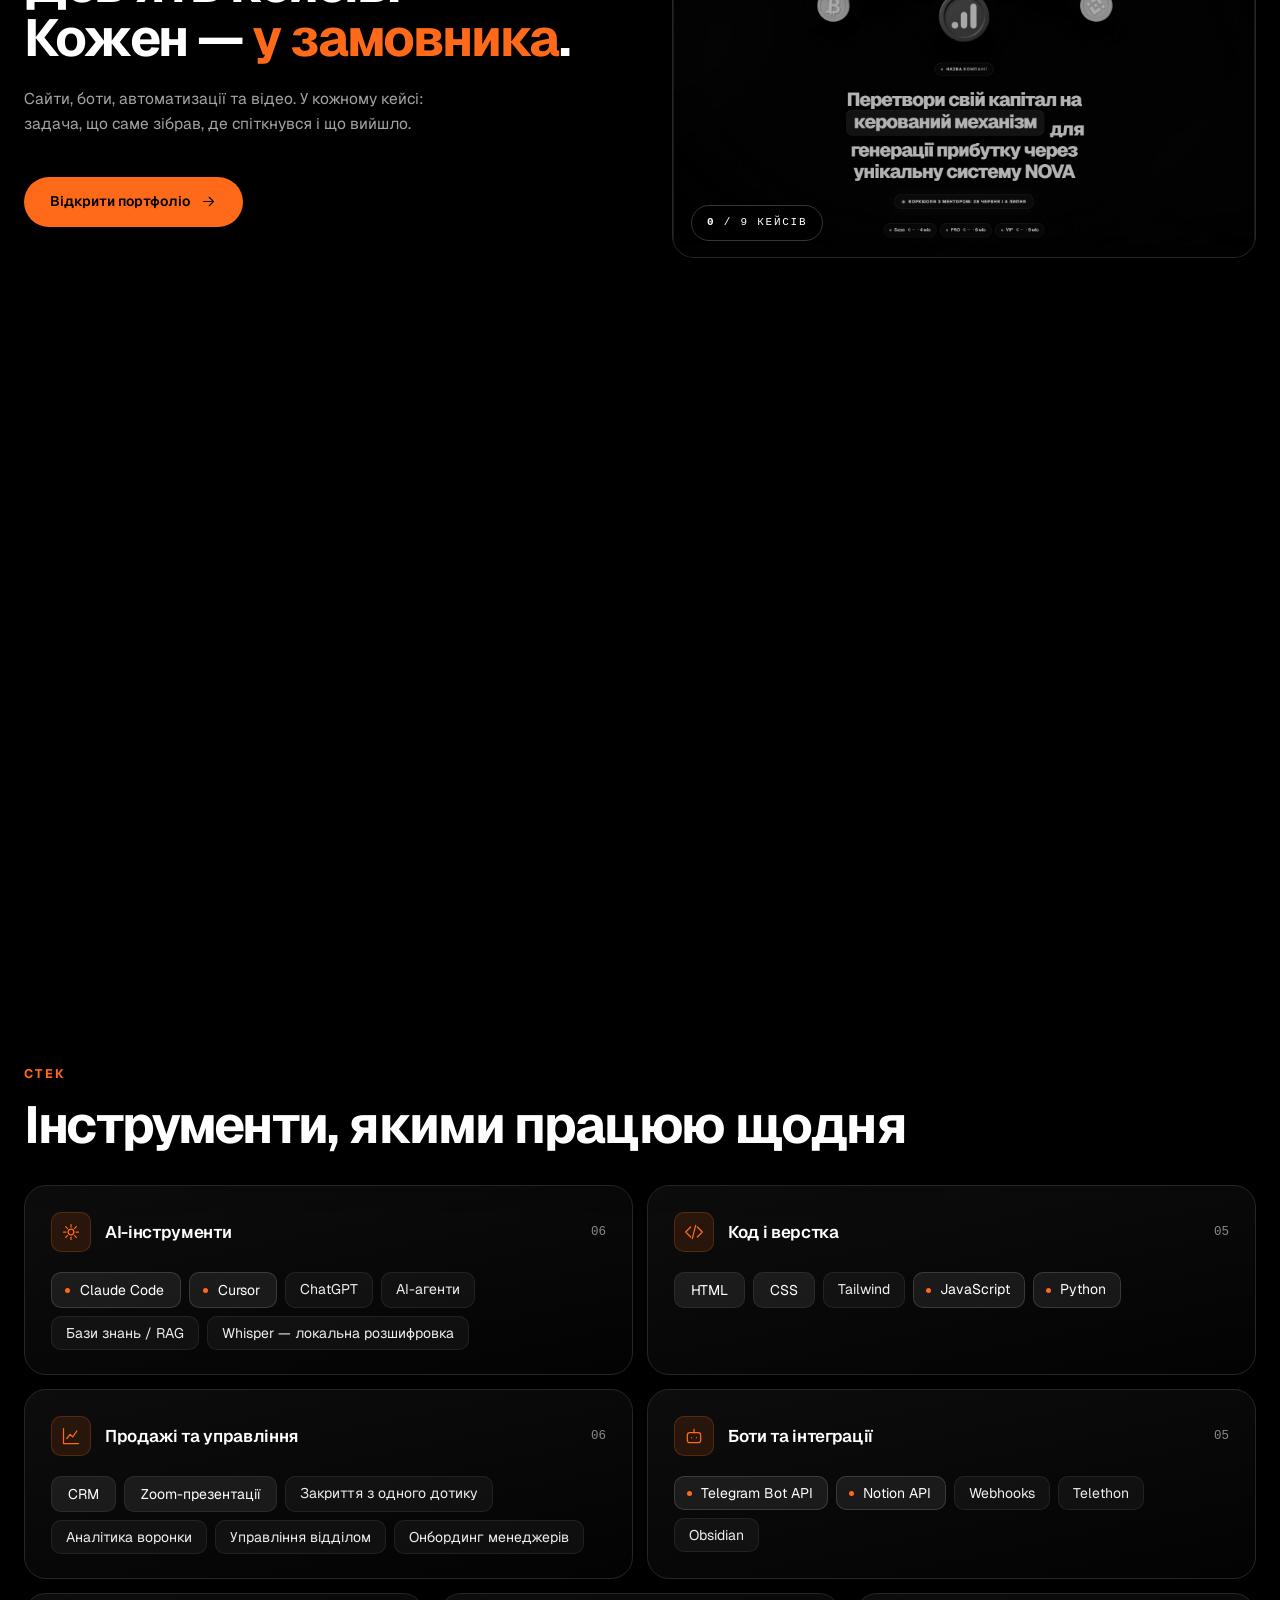
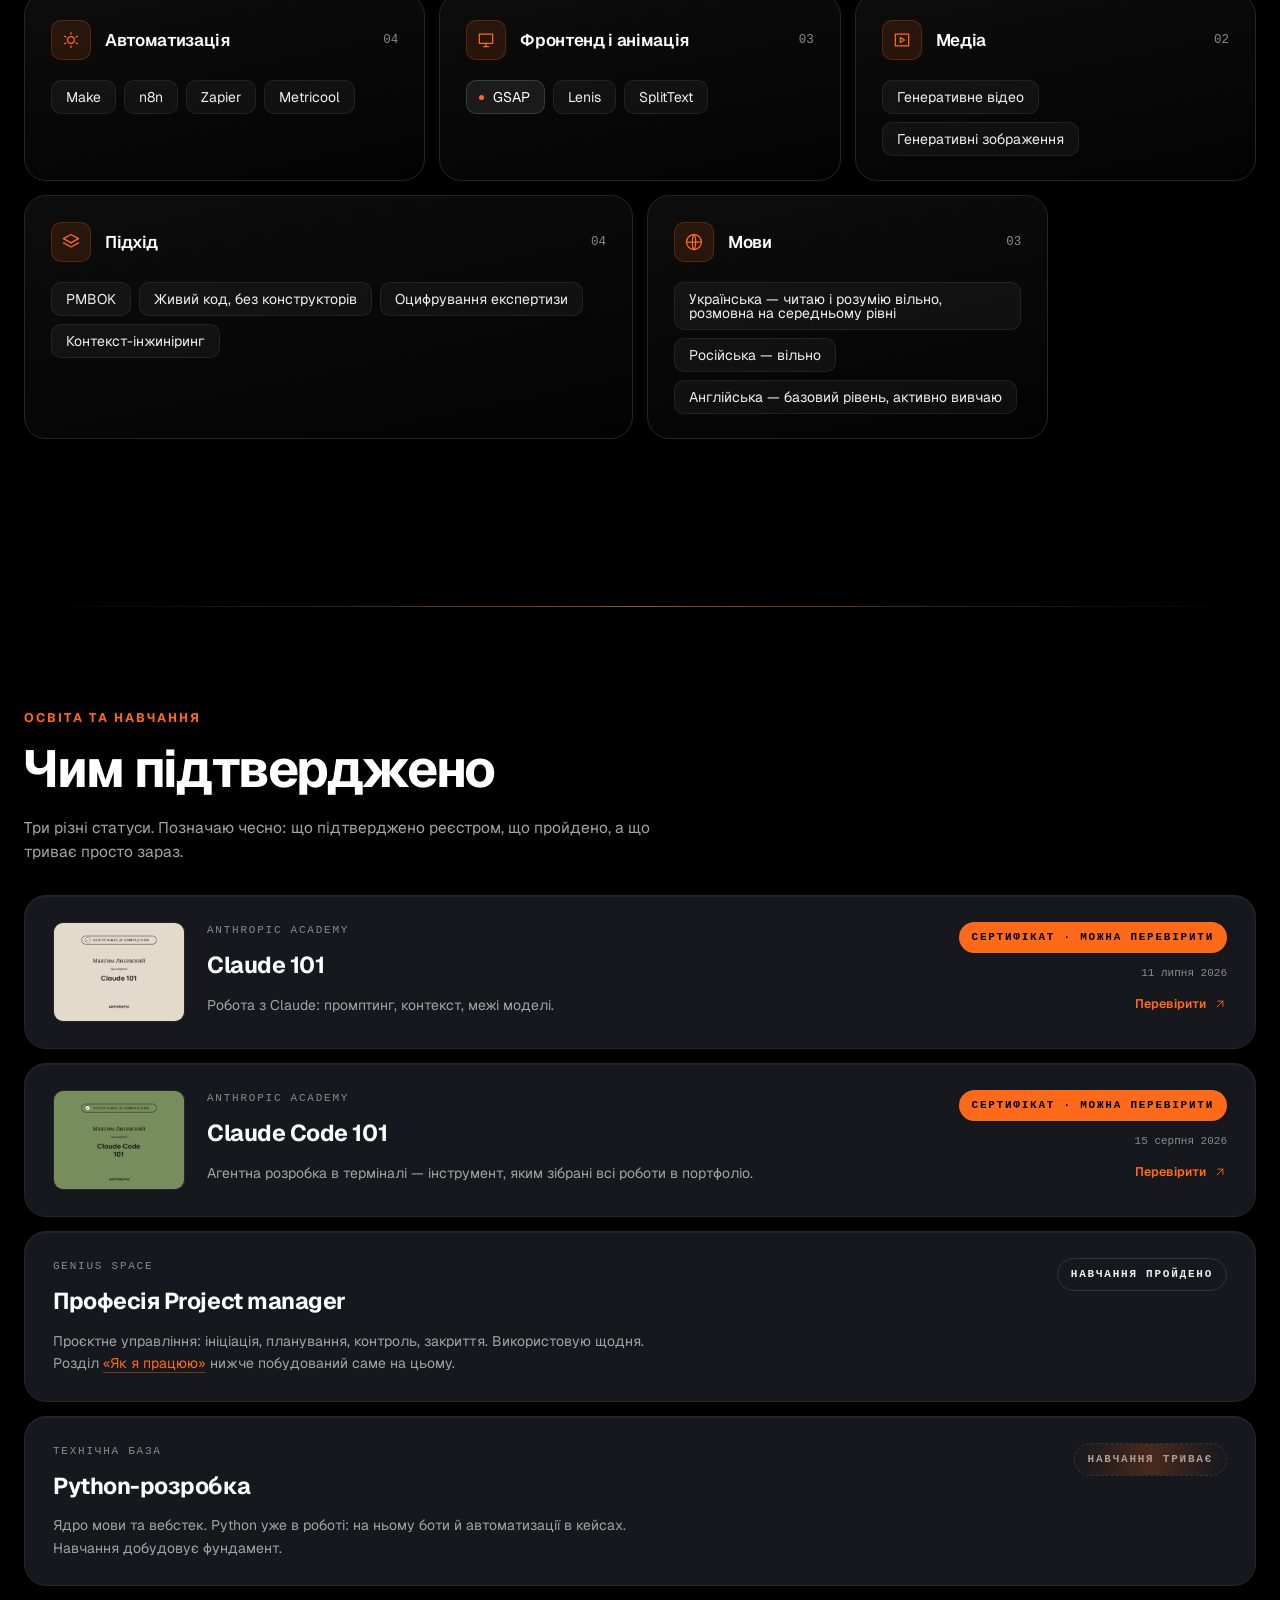
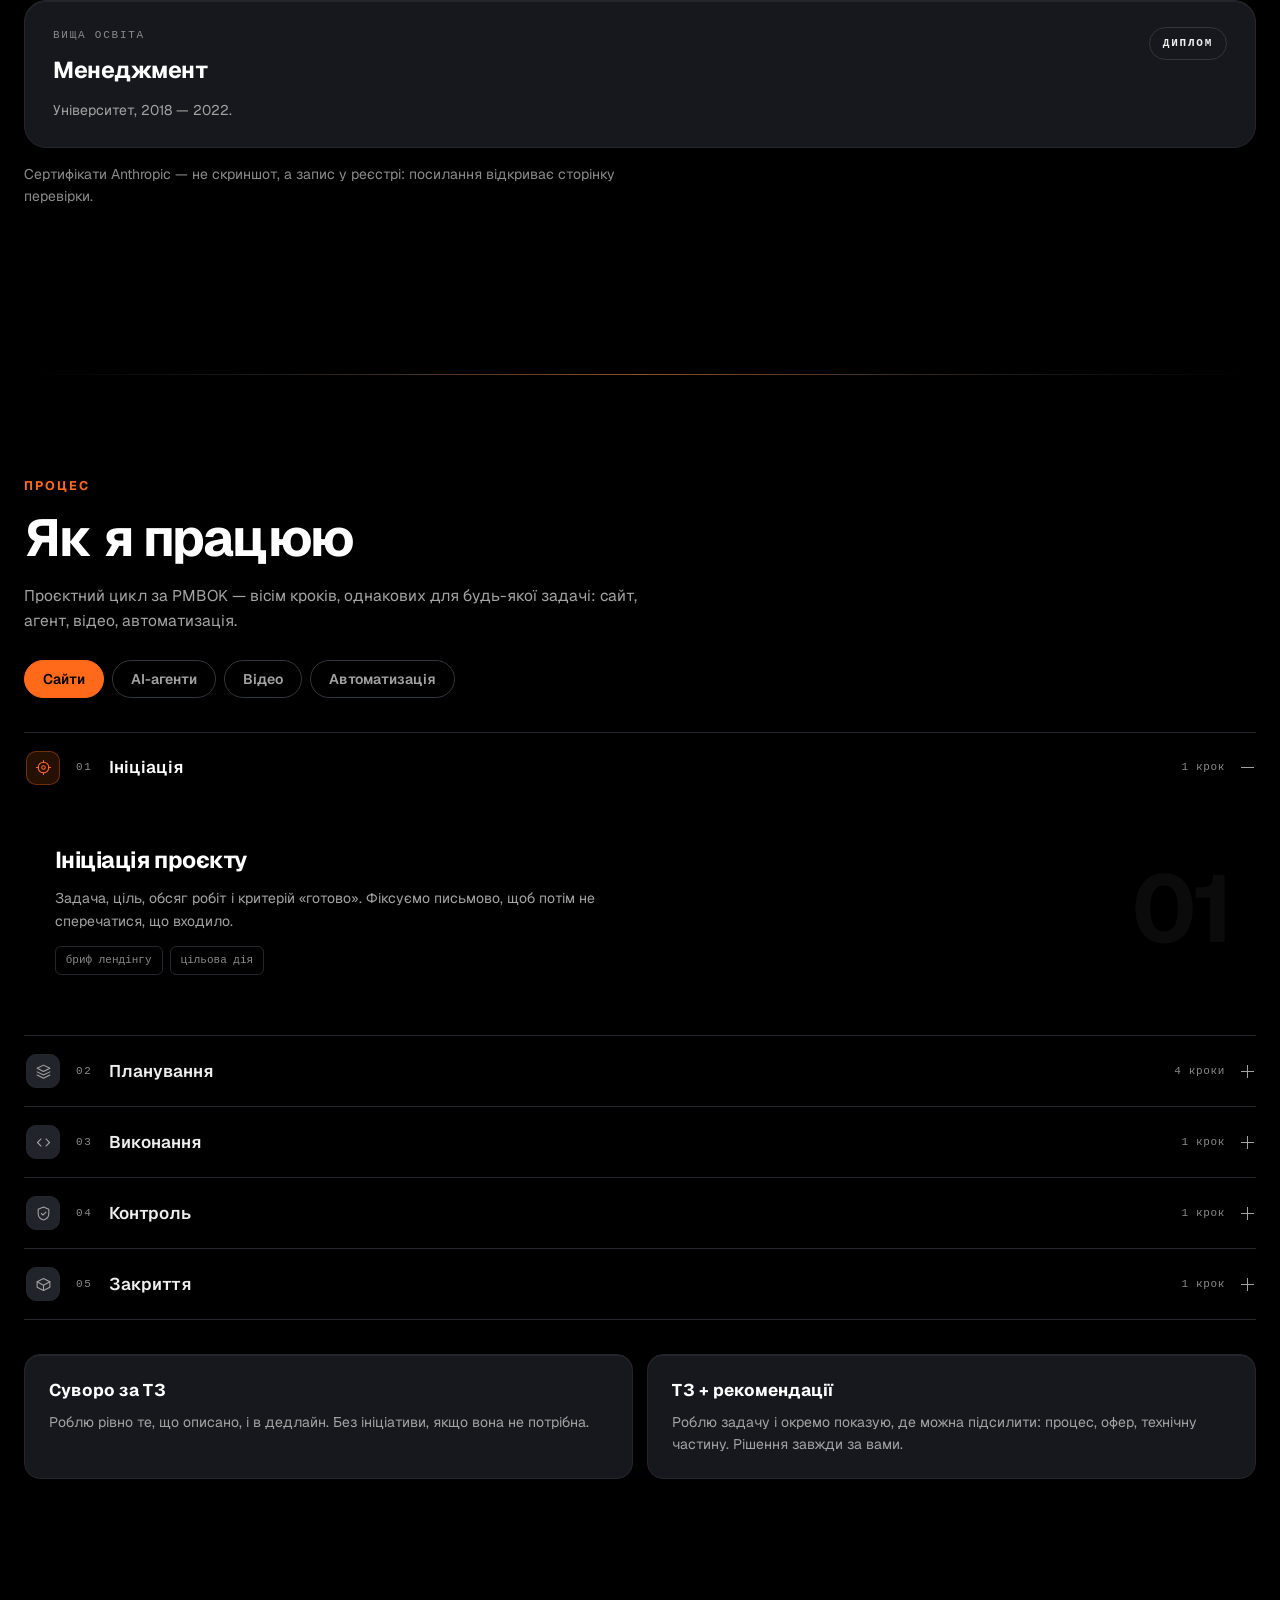
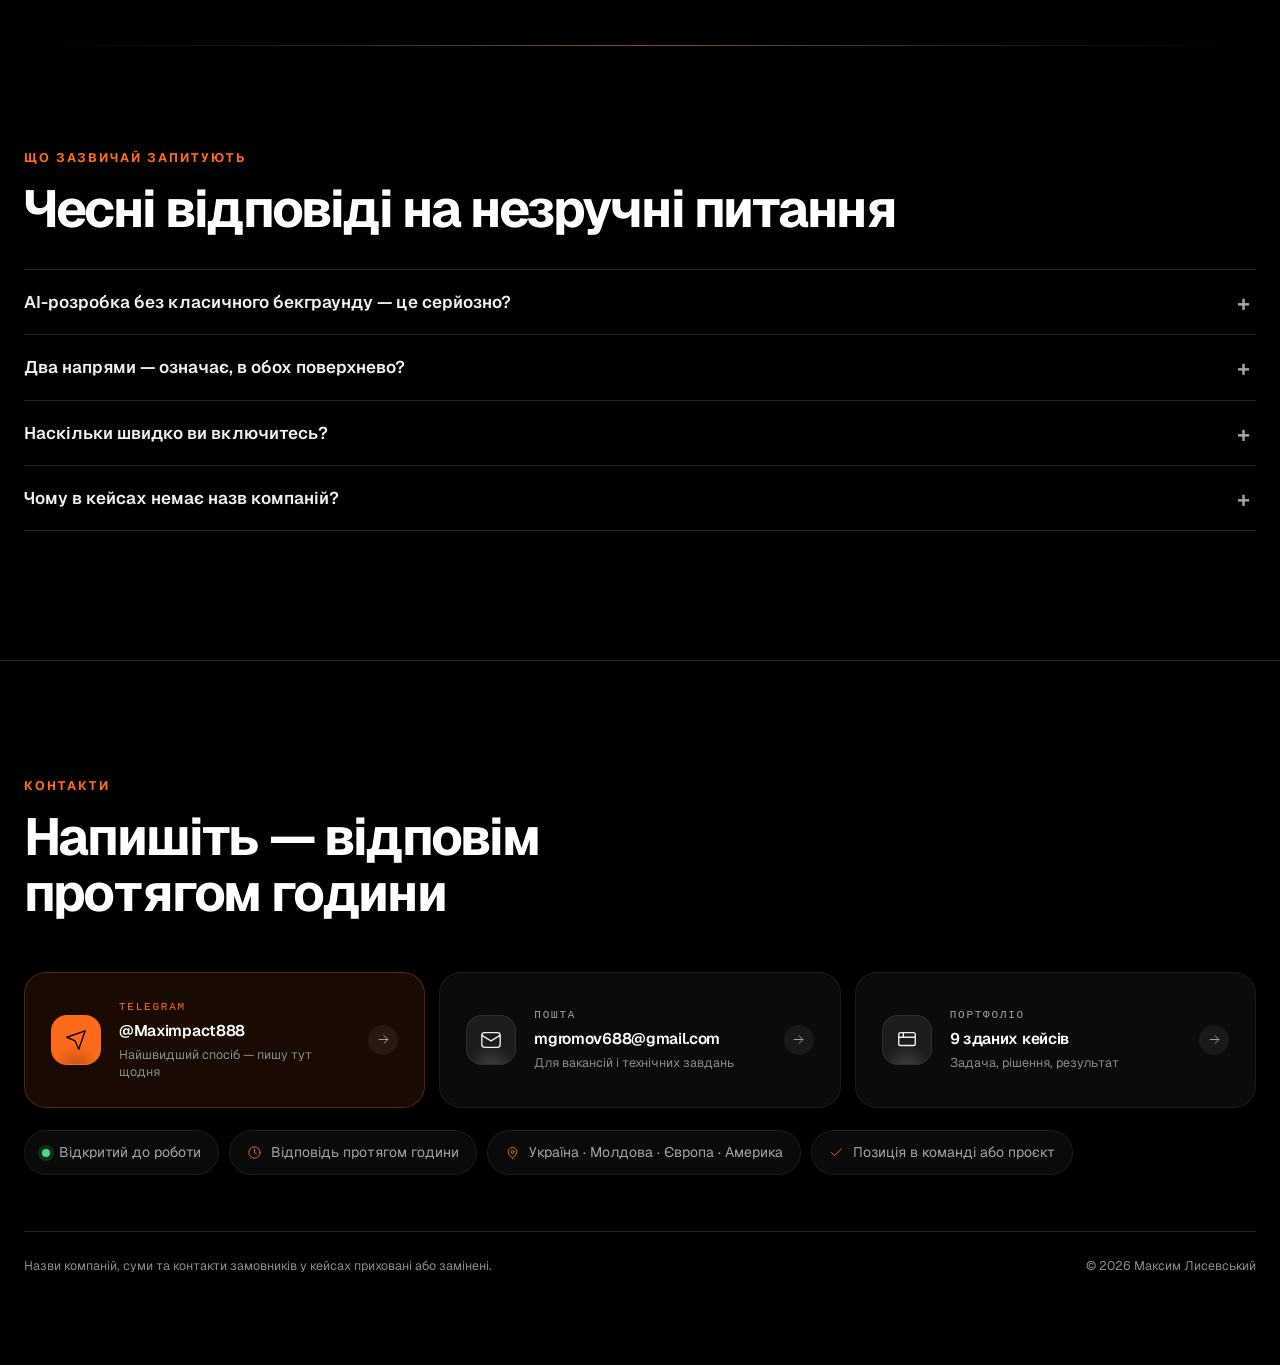
==== commit 9f86ca70: "Прибрано «з розбором» з вітрини Формулювання читається як пропозиція розібрати чужу задачу — тобто б" ====
--- a/index.html
+++ b/index.html
@@ -69,7 +69,7 @@
 <div class="rh-mini r-rise" style="--d:.72s">
 <span><b>6</b> продуктів у замовників</span>
 <span><b>1</b> місце у відділі продажів</span>
-<span><b>9</b> кейсів із розбором</span>
+<span><b>9</b> зданих кейсів</span>
 </div>
 </div>
 </div>
@@ -180,7 +180,7 @@
 <div class="r-stick">
 <div class="r-btxt">
 <div class="eyebrow">Роботи</div>
-<div class="r-bh" id="bridge-h">Дев'ять кейсів.<br>Кожен — <i>з розбором</i>.</div>
+<div class="r-bh" id="bridge-h">Дев'ять кейсів.<br>Кожен — <i>у замовника</i>.</div>
 <p>Сайти, боти, автоматизації та відео. У кожному кейсі: задача, що саме зібрав, де спіткнувся і що вийшло.</p>
 <div class="r-cta"><a class="r-btn p" href="roboty/index.html">Відкрити портфоліо
 <svg viewBox="0 0 24 24" fill="none" stroke="currentColor" stroke-width="1.5" stroke-linecap="round" stroke-linejoin="round"><path d="M5 12h14M13 6l6 6-6 6"/></svg></a></div>
@@ -395,7 +395,7 @@
 
 <a class="ct-card" href="roboty/index.html" data-rv>
 <span class="ct-ico"><svg viewBox="0 0 24 24" fill="none" stroke="currentColor" stroke-width="1.5" stroke-linecap="round" stroke-linejoin="round"><rect x="3" y="4" width="18" height="14" rx="2"/><path d="M3 9h18M8 4v5"/></svg></span>
-<span class="ct-body"><span class="ct-label">Портфоліо</span><span class="ct-value">9 кейсів із розбором</span>
+<span class="ct-body"><span class="ct-label">Портфоліо</span><span class="ct-value">9 зданих кейсів</span>
 <span class="ct-note">Задача, рішення, результат</span></span>
 <span class="ct-go"><svg viewBox="0 0 24 24" fill="none" stroke="currentColor" stroke-width="1.5" stroke-linecap="round" stroke-linejoin="round"><path d="M5 12h14M13 6l6 6-6 6"/></svg></span>
 </a>
@@ -431,7 +431,7 @@
 <script src="assets/site.js?v=c6957e51"></script>
 <script src="assets/resume.js?v=742b064e"></script>
 <script src="assets/craft.js?v=fa09ab19"></script>
-<script src="assets/dict-cv.js?v=a294dfee"></script>
+<script src="assets/dict-cv.js?v=0672ba5e"></script>
 <script src="assets/i18n.js?v=0083eb87"></script>
 </body>
 </html>
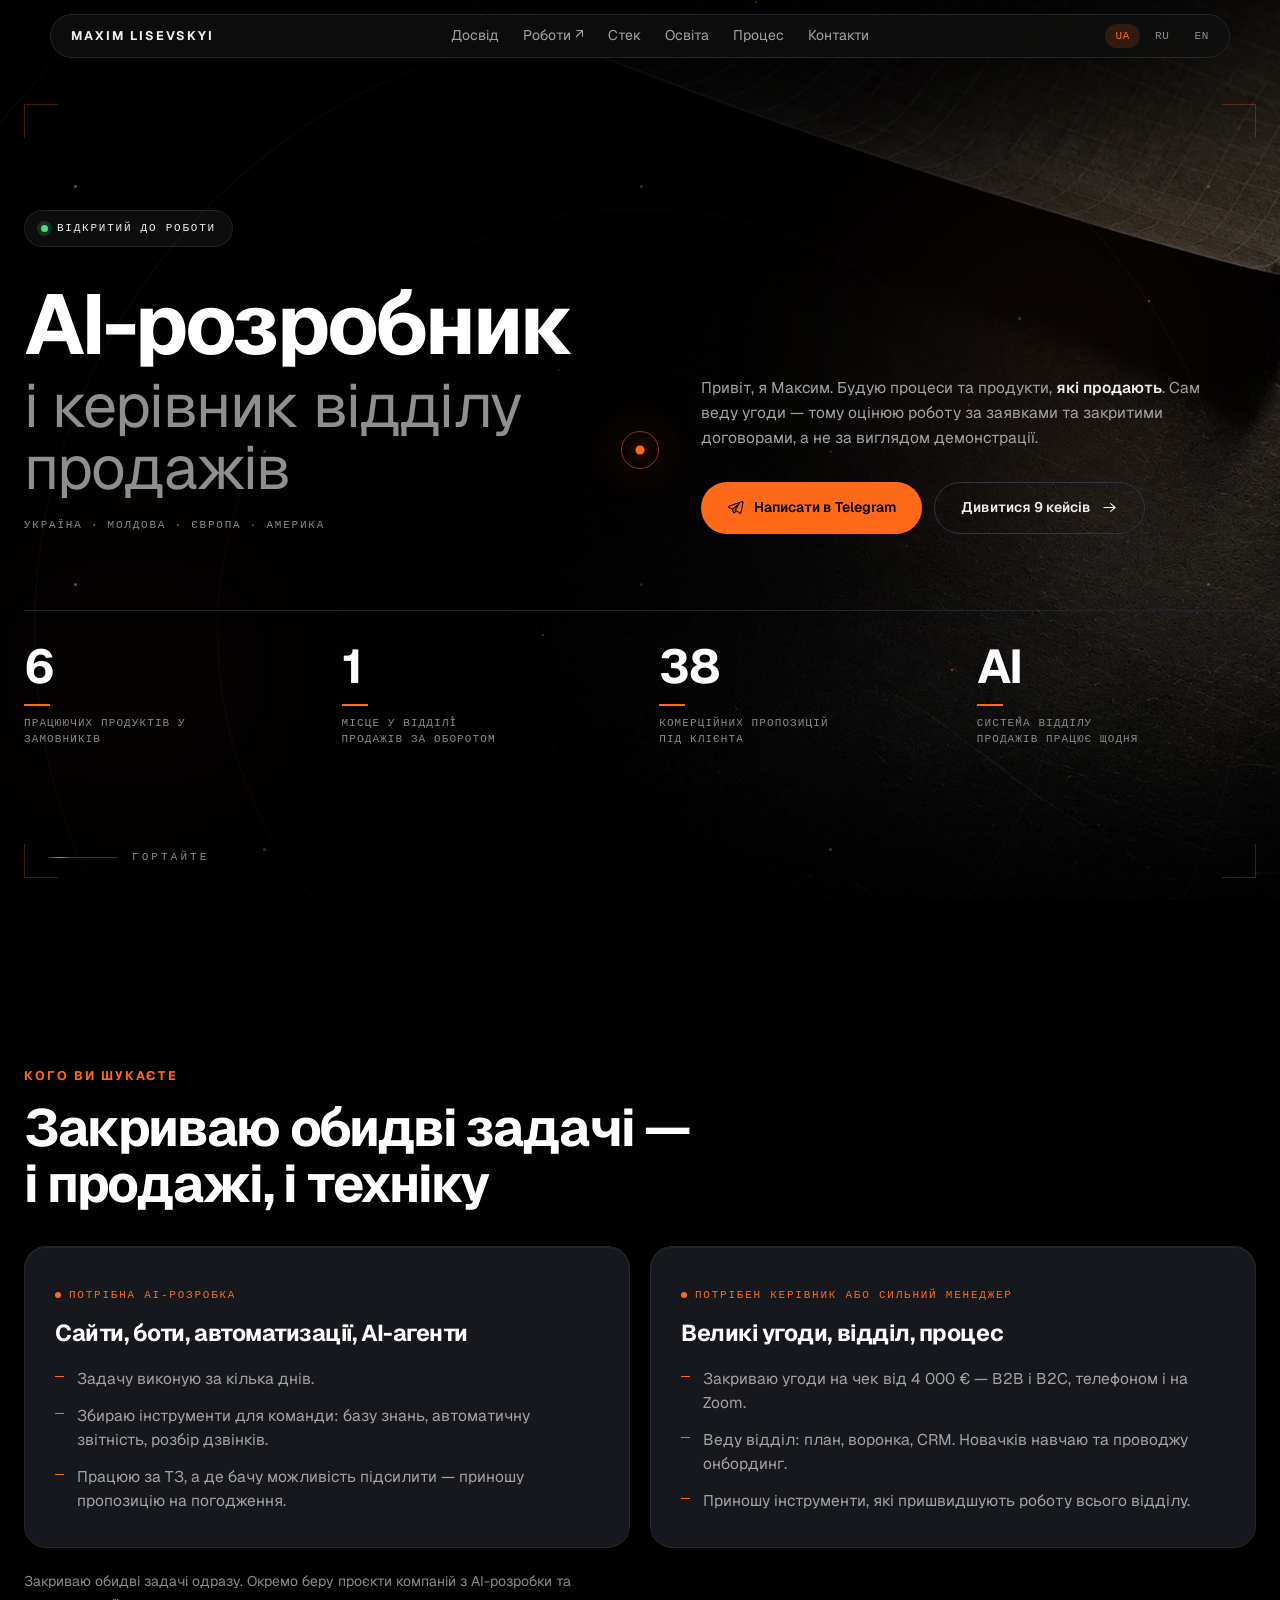
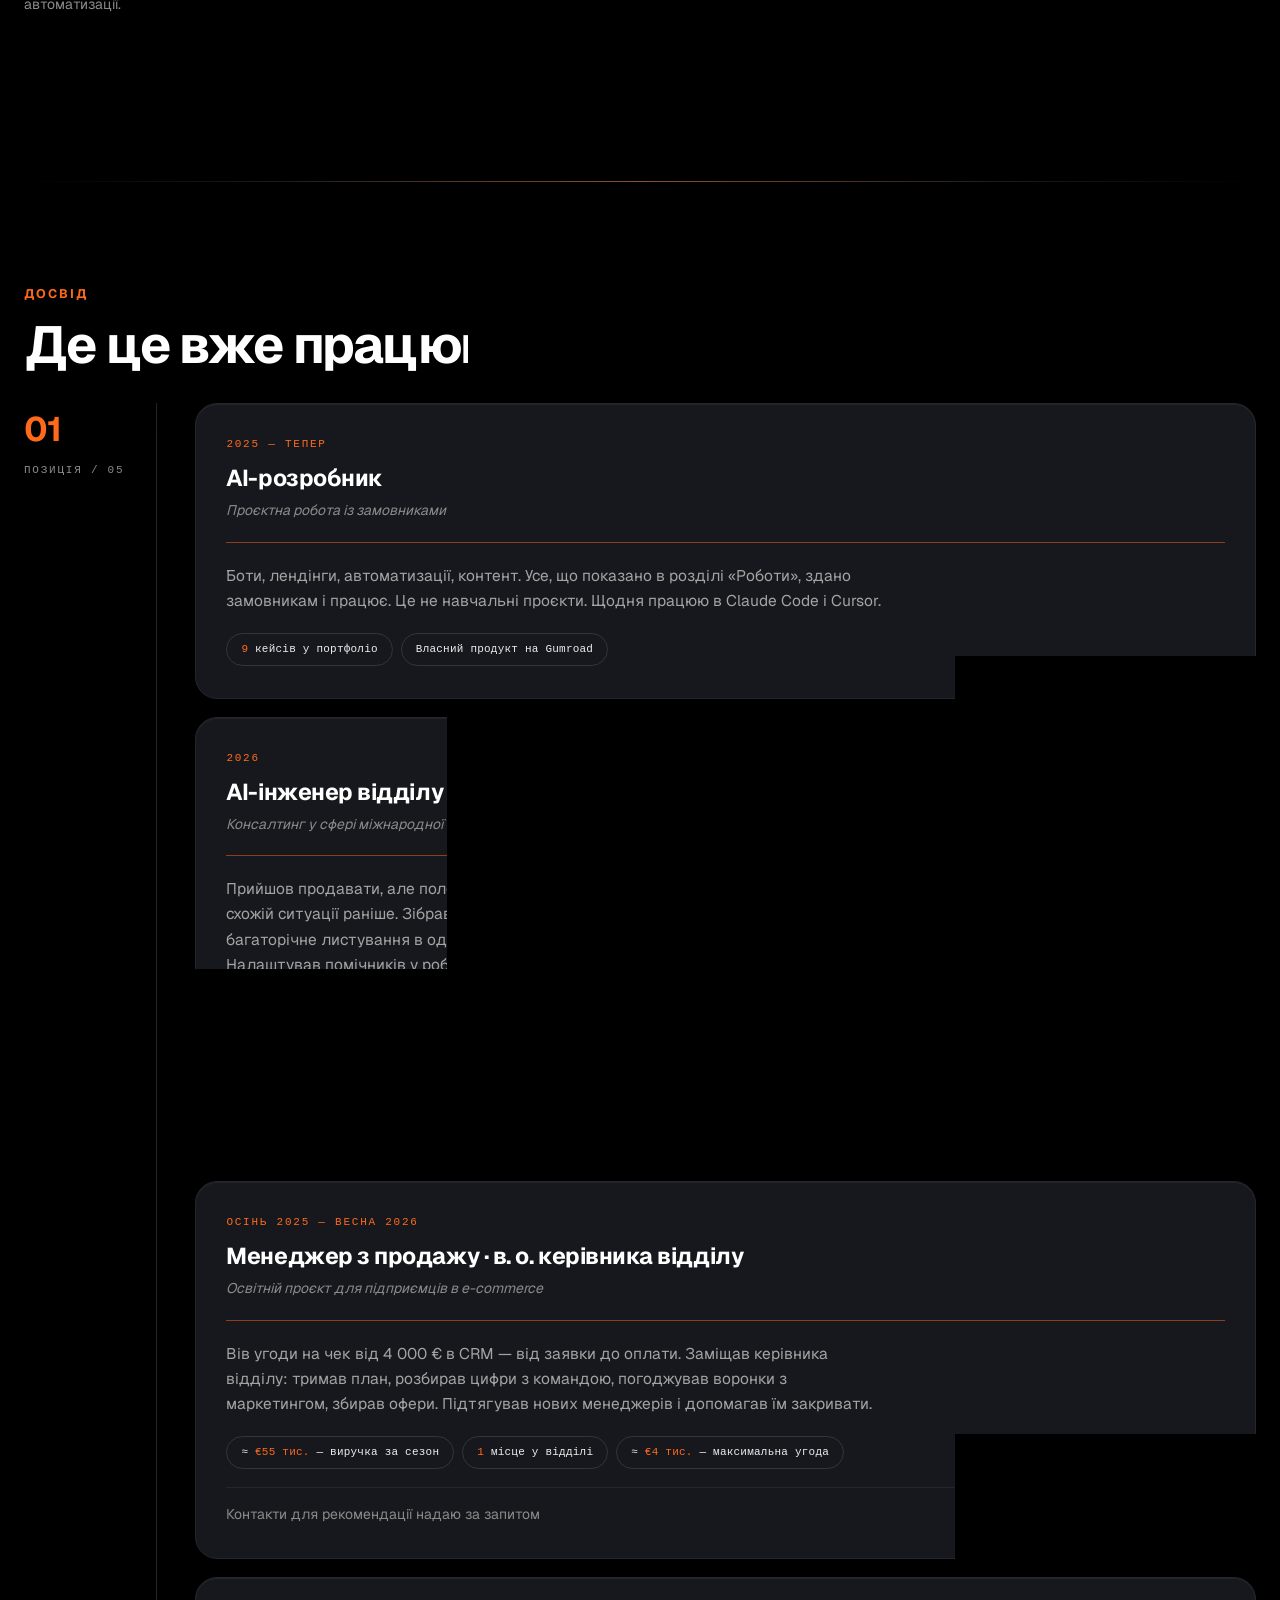
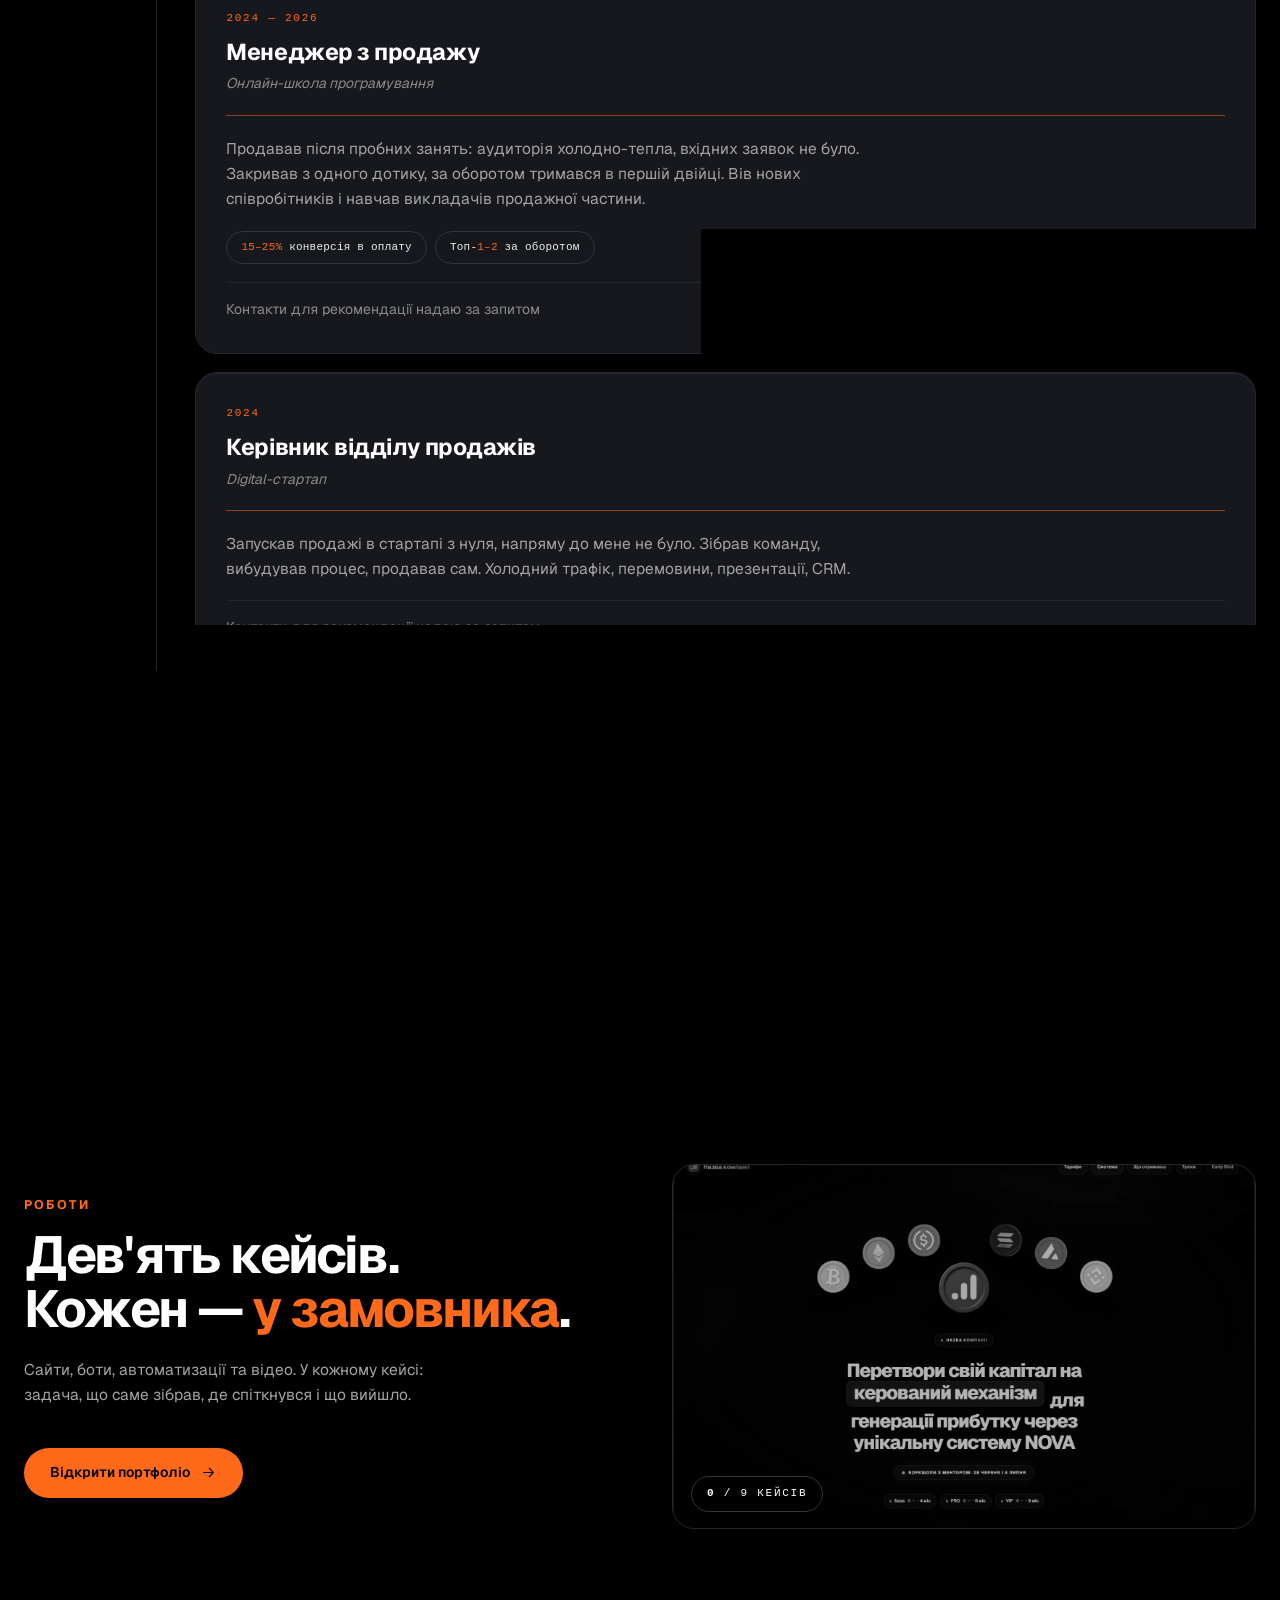
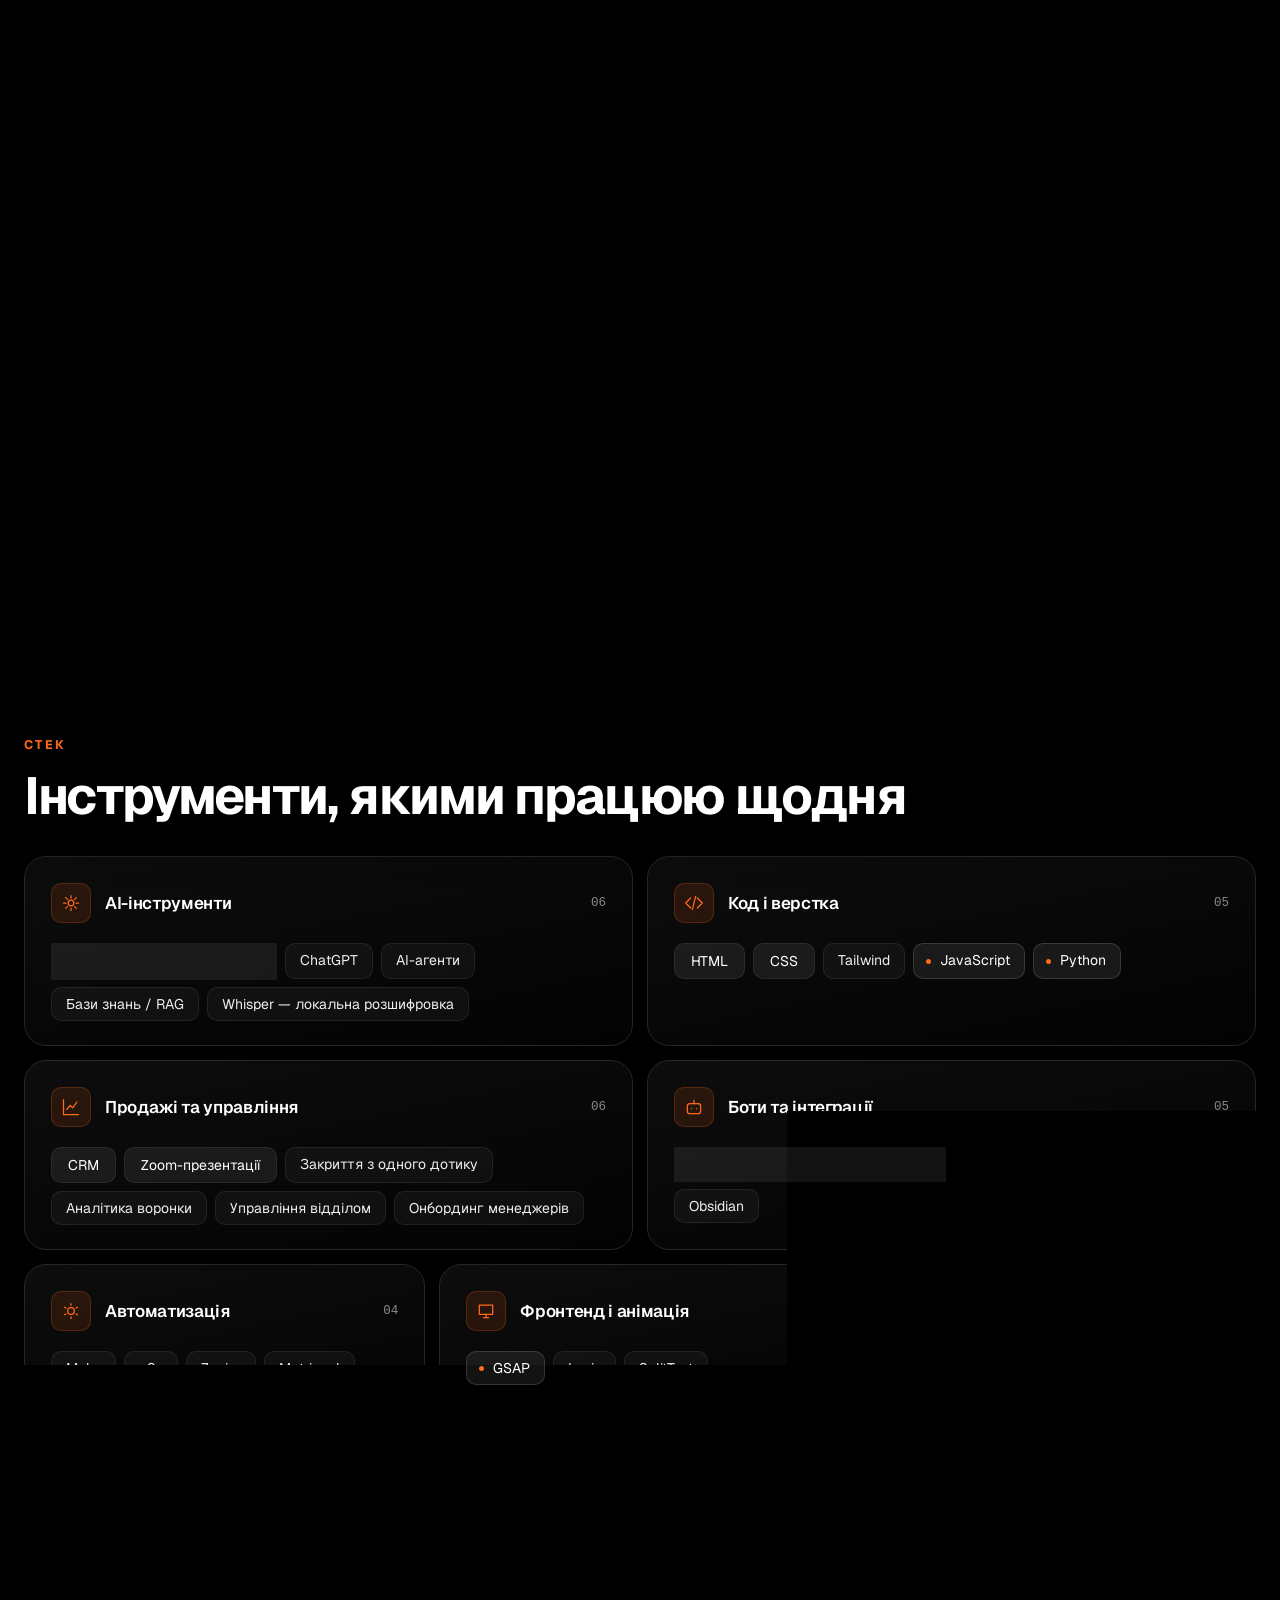
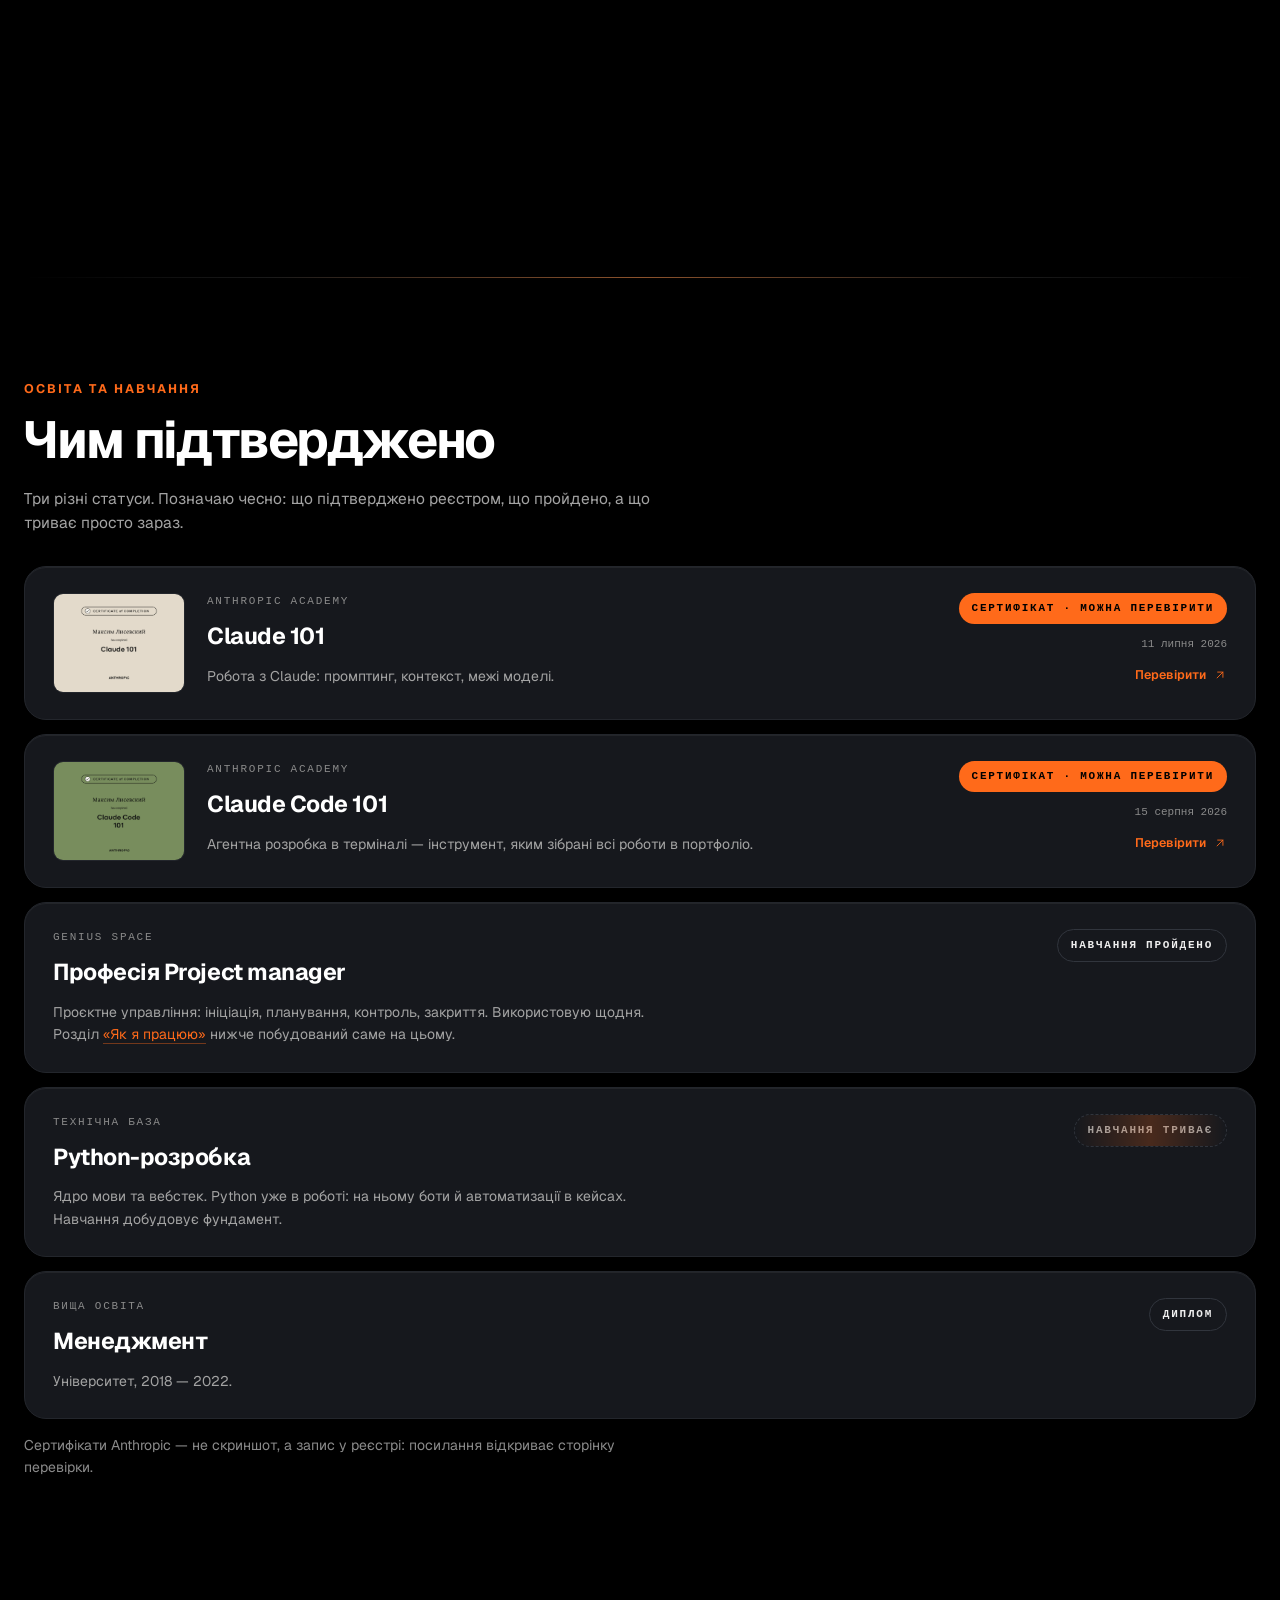
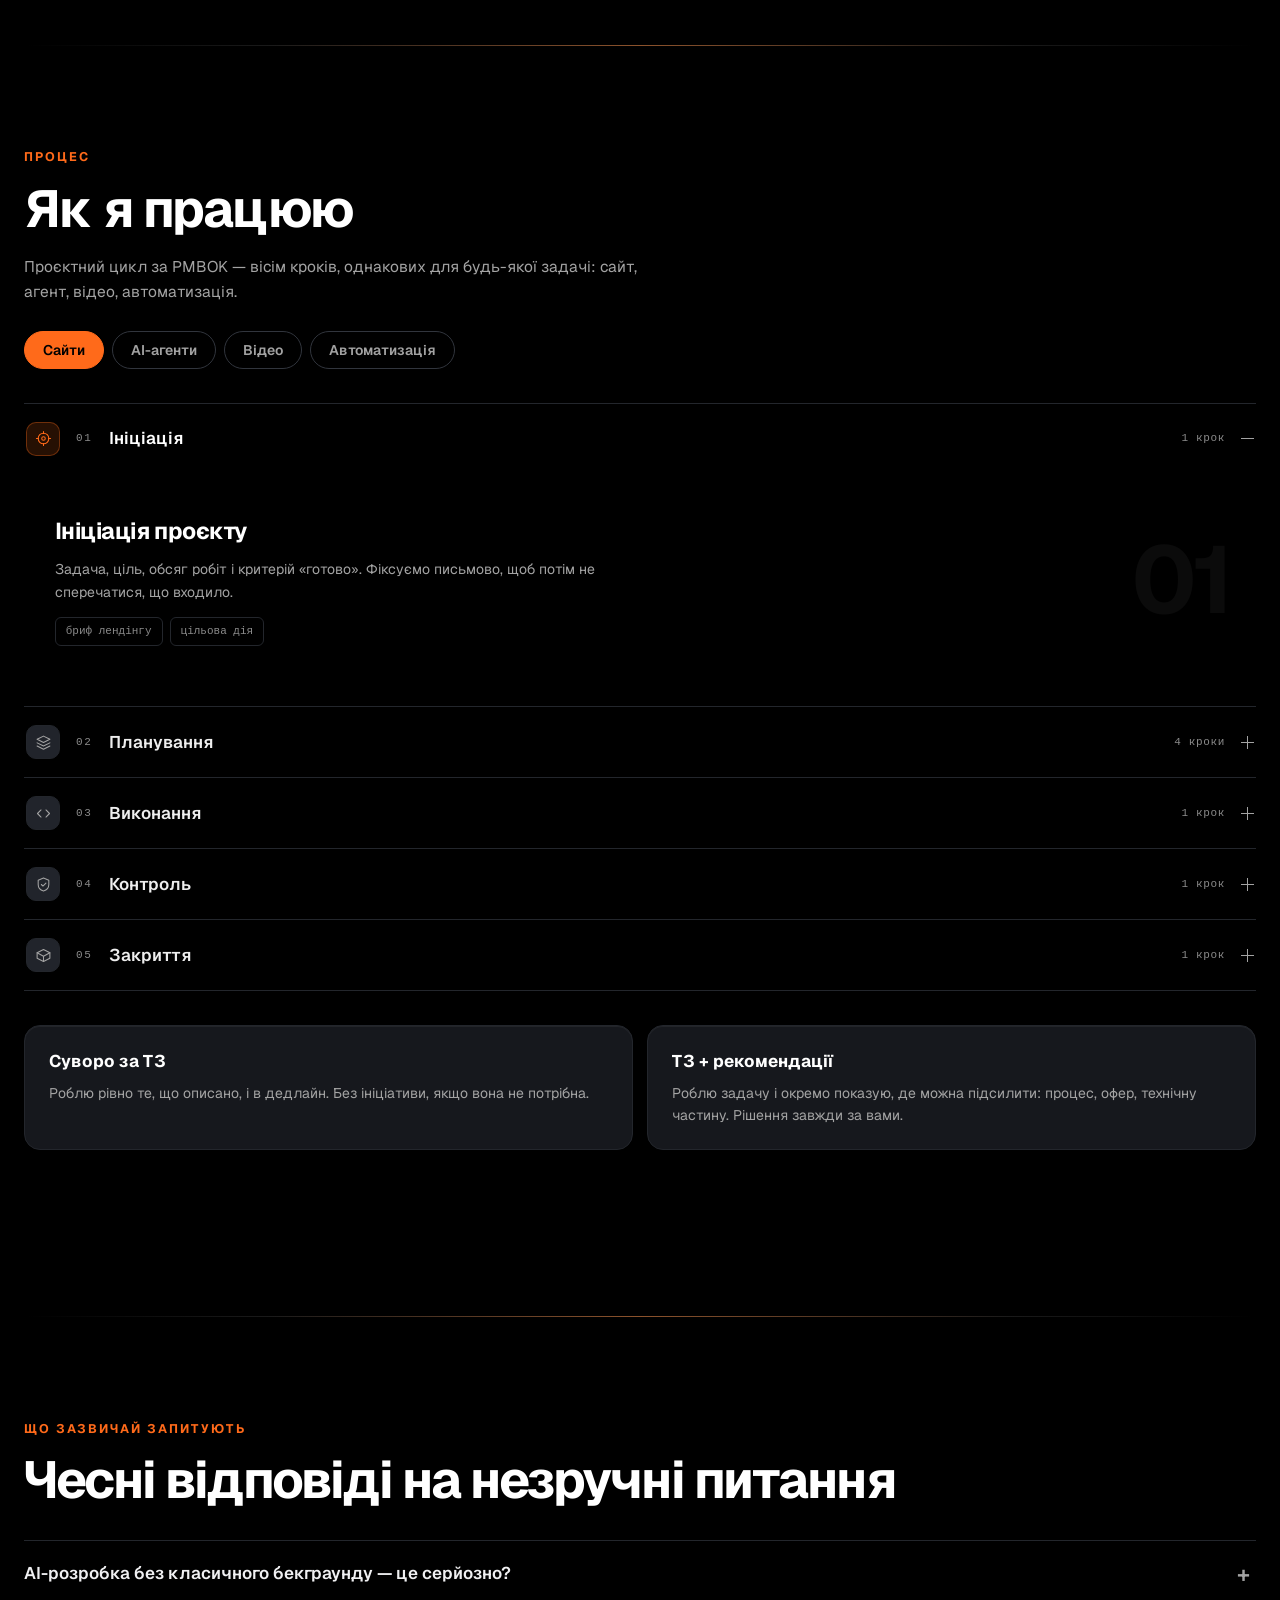
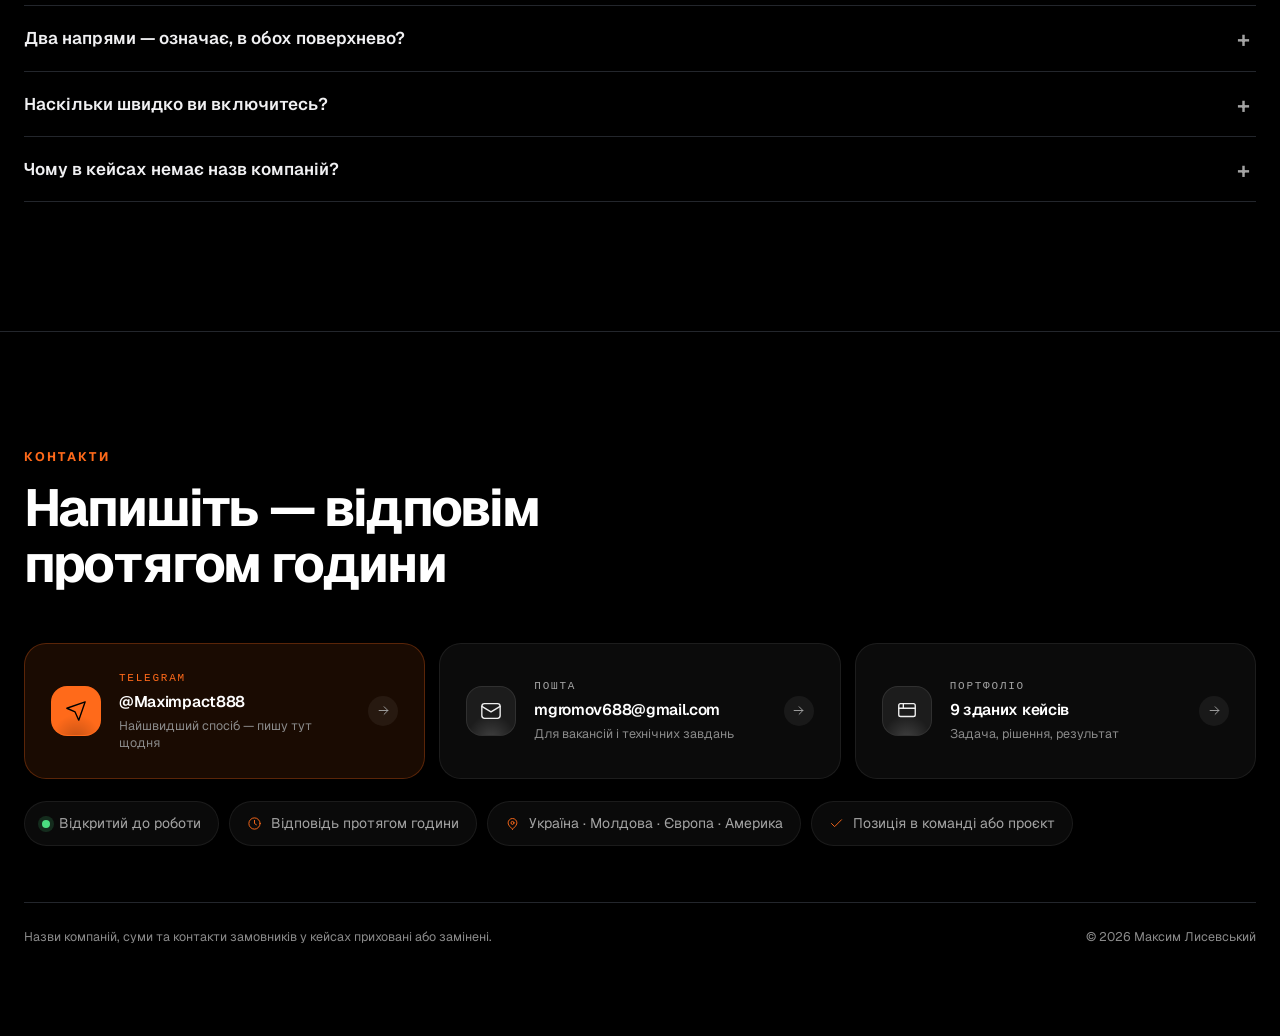
==== commit 64993fb3: "Перший екран: докази замість декоративного імені Ім'я кеглем 74px займало 88% ширини екрана, дублюва" ====
--- a/index.html
+++ b/index.html
@@ -23,7 +23,7 @@
 <link rel="preconnect" href="https://fonts.gstatic.com" crossorigin>
 <link rel="preload" as="style" href="https://fonts.googleapis.com/css2?family=Geist:ital,wght@0,400..700;1,400&display=swap"><link rel="stylesheet" href="https://fonts.googleapis.com/css2?family=Geist:ital,wght@0,400..700;1,400&display=swap" media="print" onload="this.media='all'"><noscript><link rel="stylesheet" href="https://fonts.googleapis.com/css2?family=Geist:ital,wght@0,400..700;1,400&display=swap"></noscript>
 <link rel="stylesheet" href="assets/site.css?v=1d3c83eb">
-<link rel="stylesheet" href="assets/resume.css?v=0ac1bb7b">
+<link rel="stylesheet" href="assets/resume.css?v=bcf8a4d9">
 <link rel="stylesheet" href="assets/bgfx.css?v=6db469b5">
 <link rel="stylesheet" href="assets/craft.css?v=7fde4584">
 </head>
@@ -66,29 +66,19 @@
 <a class="r-btn s" href="roboty/index.html">Дивитися 9 кейсів
 <svg viewBox="0 0 24 24" fill="none" stroke="currentColor" stroke-width="1.5" stroke-linecap="round" stroke-linejoin="round"><path d="M4 12h15M13.5 6.5 20 12l-6.5 5.5"/></svg></a>
 </div>
-<div class="rh-mini r-rise" style="--d:.72s">
-<span><b>6</b> продуктів у замовників</span>
-<span><b>1</b> місце у відділі продажів</span>
-<span><b>9</b> зданих кейсів</span>
-</div>
-</div>
-</div>
-
-<div class="rh-name r-rise" style="--d:.86s" aria-hidden="true">MAXIM LISEVSKYI</div>
+</div>
+</div>
+
+<div class="rh-proof r-rise" style="--d:.78s">
+<div><b>6</b><span>працюючих продуктів у замовників</span></div>
+<div><b>1</b><span>місце у відділі продажів за оборотом</span></div>
+<div><b>38</b><span>комерційних пропозицій під клієнта</span></div>
+<div><b>AI</b><span>система відділу продажів працює щодня</span></div>
+</div>
 <div class="r-scroll" aria-hidden="true"><i></i>Гортайте</div>
 </section>
 
 <!-- ── метрики ──────────────────────────────────────── -->
-<section id="facts" class="r-sec" style="padding-top:0">
-<div class="r-met">
-<div data-rv><b><span data-count="6">6</span></b><span>працюючих продуктів у замовників</span></div>
-<div data-rv><b><i>1</i></b><span>місце у відділі продажів за оборотом</span></div>
-<div data-rv><b><span data-count="38">38</span></b><span>комерційних пропозицій під конкретних клієнтів</span></div>
-<div data-rv><b>AI</b><span>система відділу продажів працює щодня</span></div>
-</div>
-</section>
-
-<!-- ── кого ви шукаєте ──────────────────────────────── -->
 <section id="for-whom" class="r-sec">
 <div class="eyebrow" data-rv>Кого ви шукаєте</div>
 <h2 data-rv>Закриваю обидві задачі —<br>і продажі, і техніку</h2>
@@ -427,11 +417,11 @@
 {"@type":"EducationalOccupationalCredential","name":"Claude 101","credentialCategory":"certificate","recognizedBy":{"@type":"Organization","name":"Anthropic Academy"},"url":"https://verify.skilljar.com/c/x7wre3rtwt9j"},
 {"@type":"EducationalOccupationalCredential","name":"Claude Code 101","credentialCategory":"certificate","recognizedBy":{"@type":"Organization","name":"Anthropic Academy"},"url":"https://verify.skilljar.com/c/s7wa78bpunqz"}]}
 </script>
-<script src="assets/bgfx.js?v=2facfa60"></script>
+<script src="assets/bgfx.js?v=d4d3fa5f"></script>
 <script src="assets/site.js?v=c6957e51"></script>
 <script src="assets/resume.js?v=742b064e"></script>
 <script src="assets/craft.js?v=fa09ab19"></script>
-<script src="assets/dict-cv.js?v=0672ba5e"></script>
+<script src="assets/dict-cv.js?v=fa2f1e6d"></script>
 <script src="assets/i18n.js?v=0083eb87"></script>
 </body>
 </html>
--- a/assets/resume.css
+++ b/assets/resume.css
@@ -33,15 +33,34 @@
 .rh-lead{font-size:var(--t-base);line-height:1.62;color:var(--mut);max-width:520px}
 .rh-lead b{color:var(--tx);font-weight:600}
 .rh-r .r-cta{margin-top:clamp(24px,3vw,32px)}
-.rh-mini{display:flex;flex-wrap:wrap;gap:8px 26px;margin-top:26px;
-font-size:var(--t-sm);color:var(--mut)}
-.rh-mini b{font-family:var(--font-h);font-size:var(--t-md);color:var(--acc);margin-right:5px}
-/* имя по низу: графика кадра, а не заголовок */
-/* 15 знаков в строке: при 10.6vw имя вылезало за контейнер (замер
-   scrollWidth). 8.4vw — предельный кегль, при котором строка целая. */
-.rh-name{margin-top:clamp(38px,6vw,80px);font-family:var(--font-h);font-weight:700;font-size:clamp(28px,5vw,74px);line-height:.84;letter-spacing:var(--track-display);white-space:nowrap;/* Было: градиент по буквам через background-clip:text. Приём стоит в шаблонных сборках по умолчанию; сплошной приглушённый белый честнее и не спорит с заголовком, который рядом. */color:rgba(255,255,255,.30);user-select:none}
+
+
+
 @media(max-width:980px){.rh-grid{grid-template-columns:1fr;gap:34px;align-items:start}
-.rh-name{white-space:normal;font-size:clamp(34px,12vw,64px)}}
+}
+/* ── строка доказательств по низу первого экрана ──────────
+   Заняла место гигантского имени: имя дублировало шапку и
+   перетягивало вес на себя, а числа — то, ради чего страницу
+   открыли, — стояли мелко сбоку. Линия сверху держит сетку. */
+.rh-proof{margin-top:clamp(42px,6vw,88px);padding-top:clamp(22px,3vw,34px);
+border-top:1px solid var(--bd);display:grid;grid-template-columns:repeat(4,minmax(0,1fr));
+gap:clamp(18px,3vw,42px)}
+.rh-proof>div{display:flex;flex-direction:column;gap:10px}
+.rh-proof b{font-family:var(--font-h);font-weight:700;color:#fff;
+font-size:clamp(30px,3.7vw,52px);line-height:.9;letter-spacing:var(--track-h)}
+.rh-proof b::after{content:"";display:block;width:26px;height:2px;
+background:var(--acc);margin-top:clamp(10px,1.4vw,16px)}
+.rh-proof span{font-family:var(--font-m);font-size:var(--t-mono);
+letter-spacing:.1em;text-transform:uppercase;color:var(--dim);
+line-height:1.45;max-width:26ch}
+@media(max-width:760px){.rh-proof{grid-template-columns:repeat(2,minmax(0,1fr));gap:20px 16px;margin-top:30px;padding-top:20px}
+.rh-proof b{font-size:clamp(26px,8vw,34px)}
+.rh-proof b::after{width:18px}
+.rh-proof span{letter-spacing:.1em;max-width:none}}
+@media(max-width:440px){.rh-proof{gap:16px 12px;margin-top:26px;padding-top:18px}
+.rh-proof b{font-size:26px}
+.rh-proof b::after{margin-top:8px}
+.rh-proof span{font-size:10px;letter-spacing:.06em;line-height:1.4}}
 .r-kick{font-family:var(--font-m);font-size:var(--t-mono);font-weight:600;
 letter-spacing:var(--track-wide);text-transform:uppercase;color:var(--mut);margin-bottom:clamp(22px,4vw,44px)}
 .r-kick b{color:var(--acc);font-weight:600}
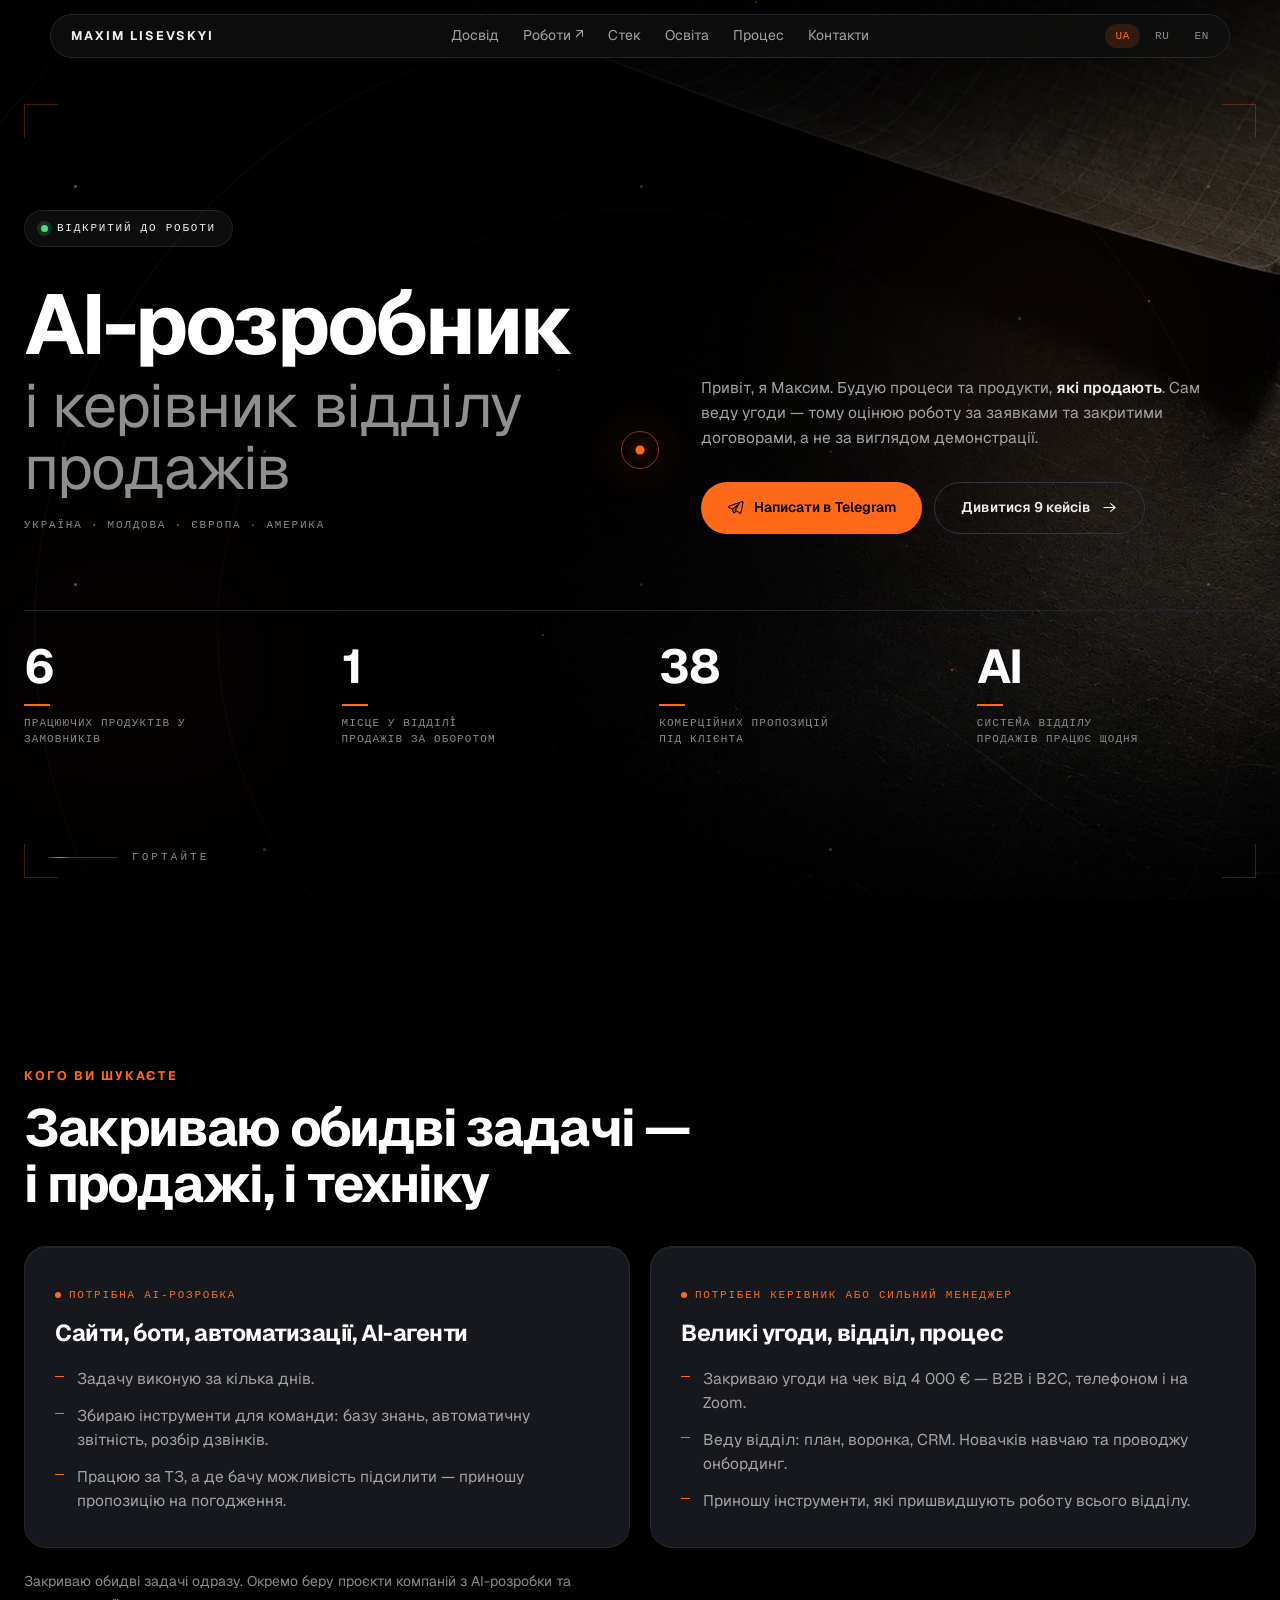
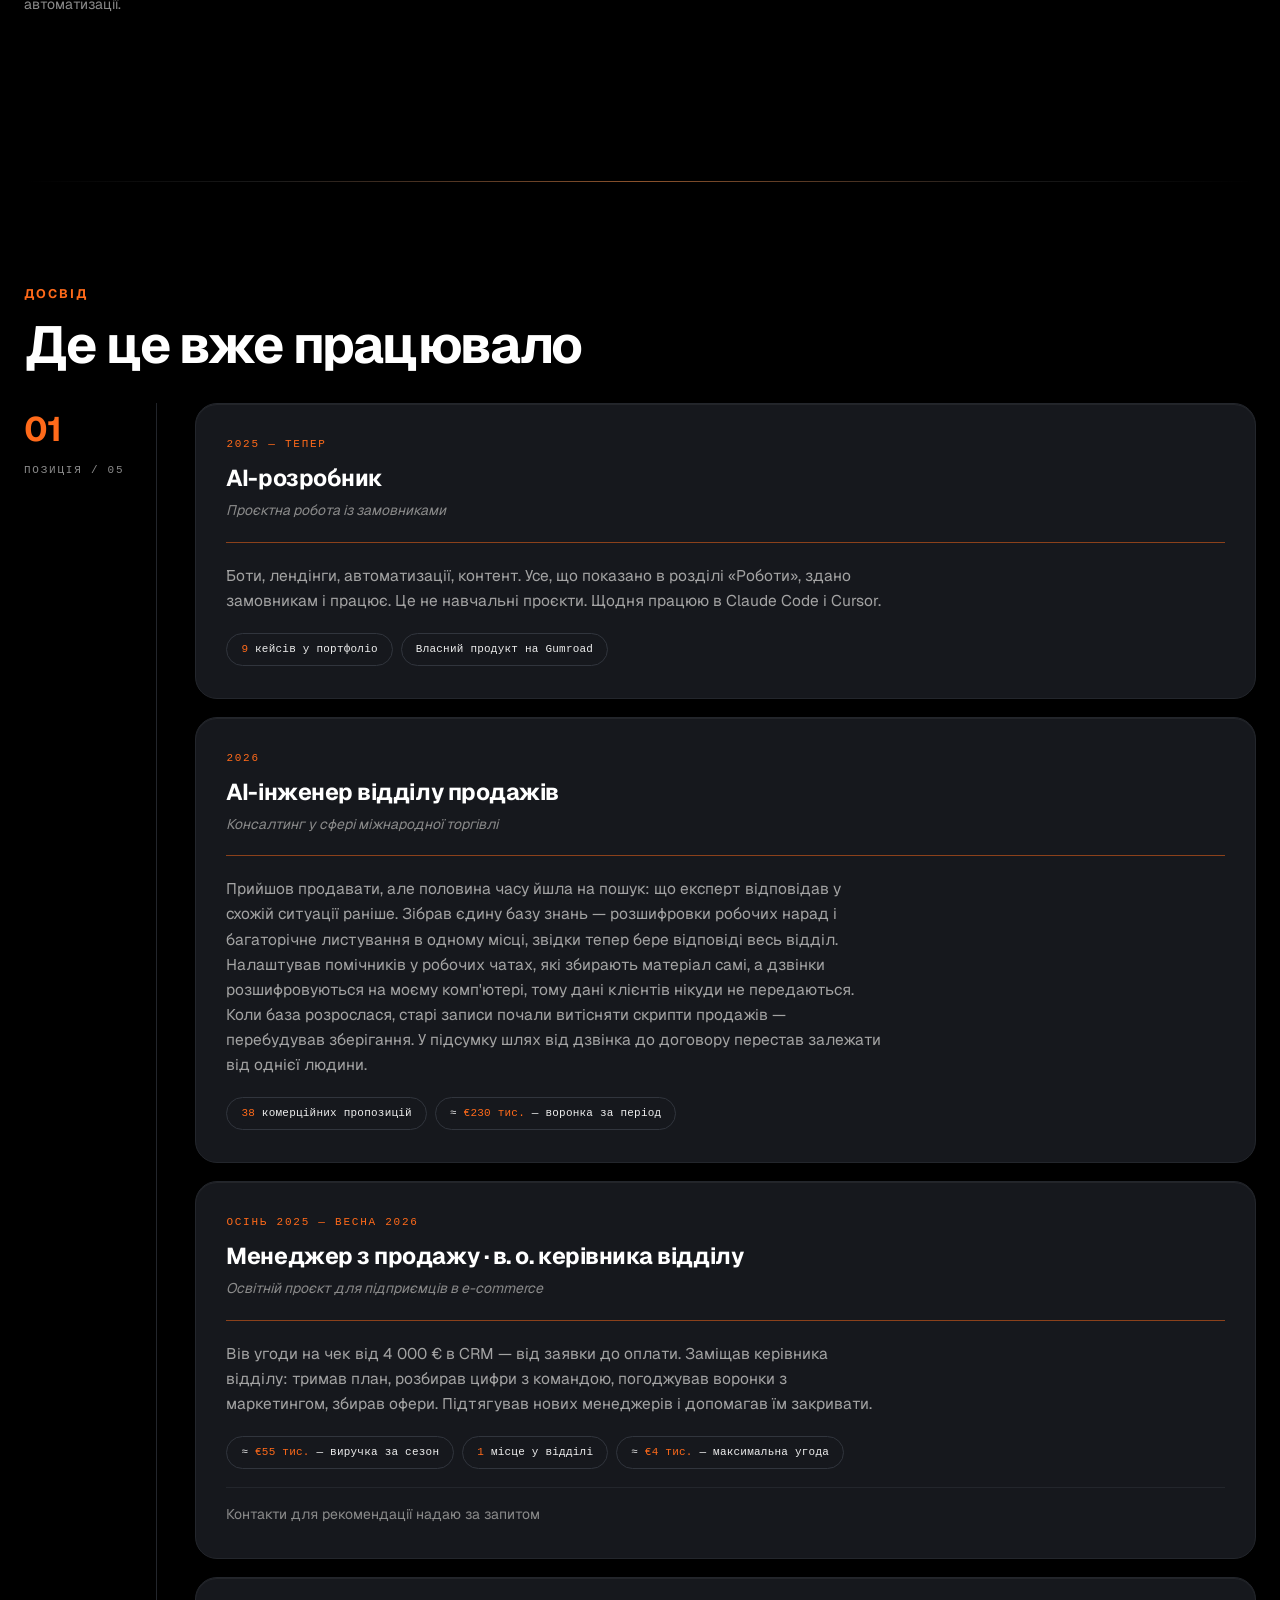
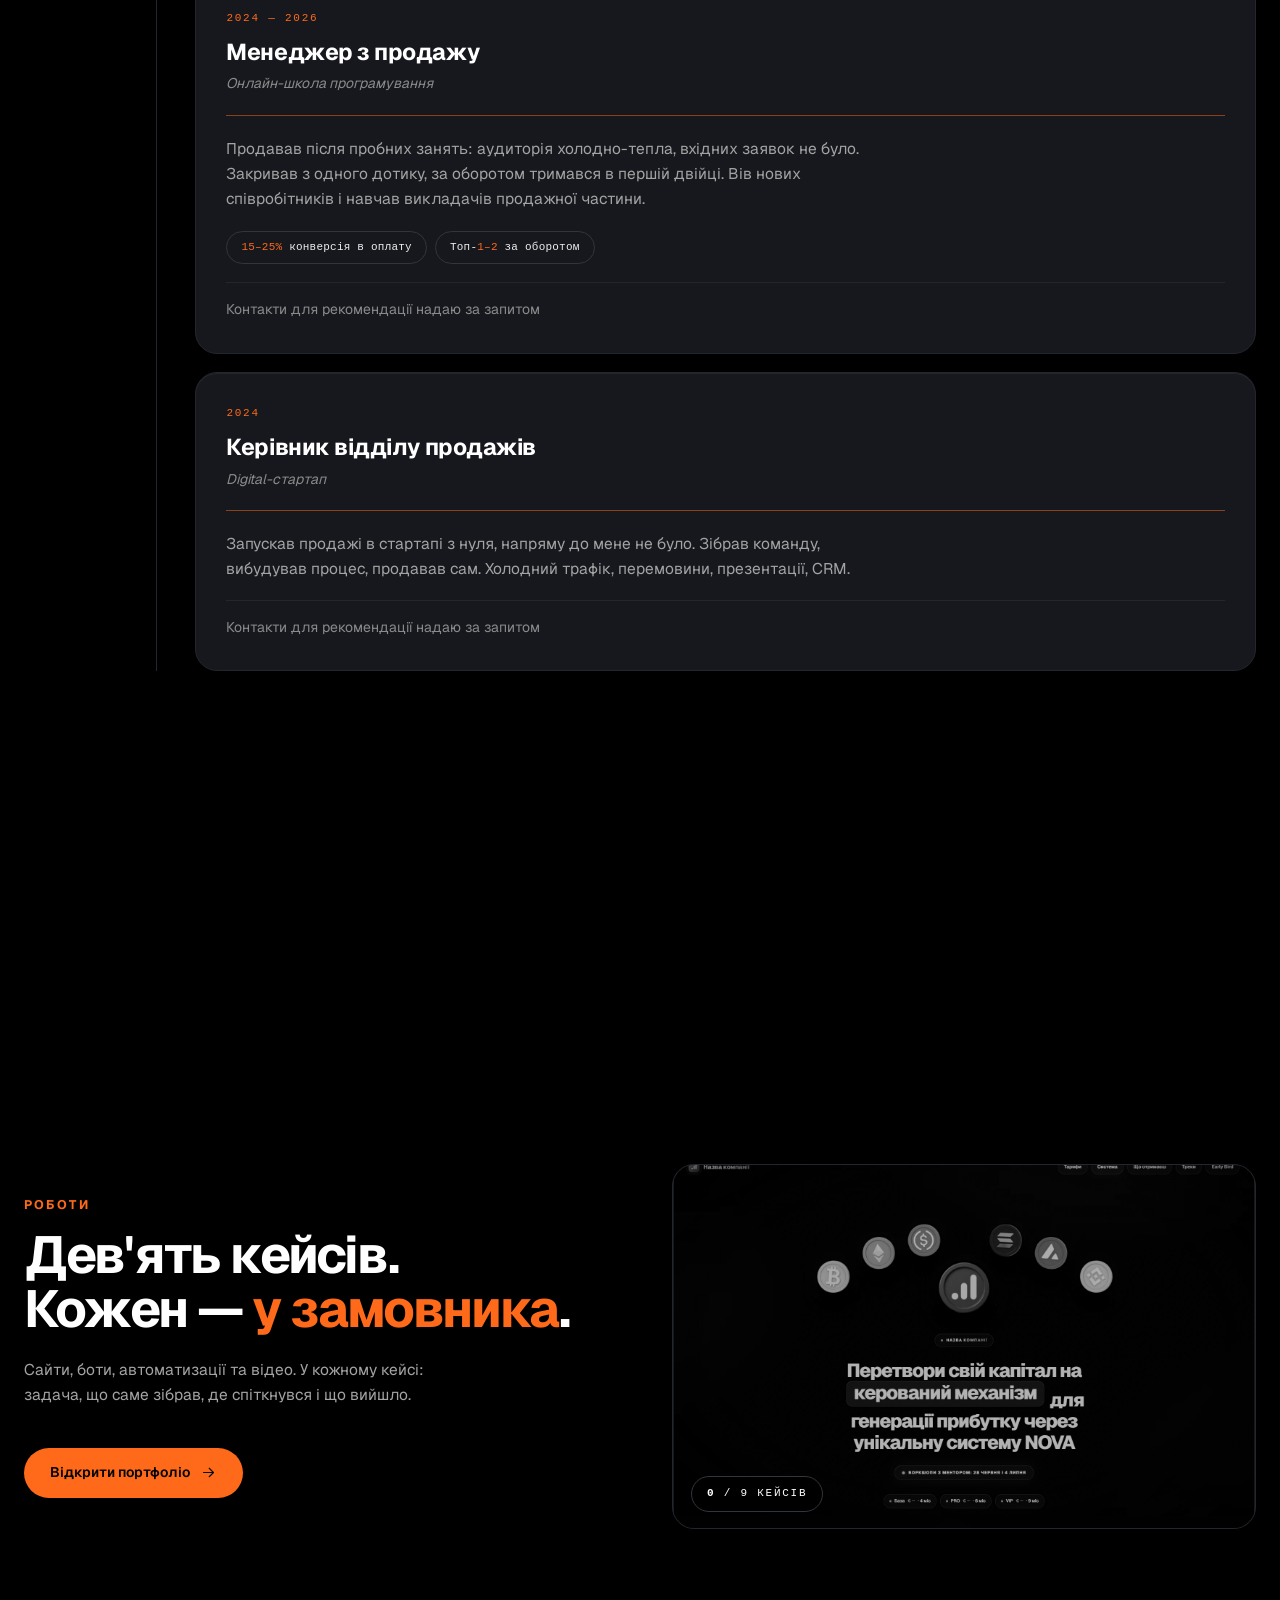
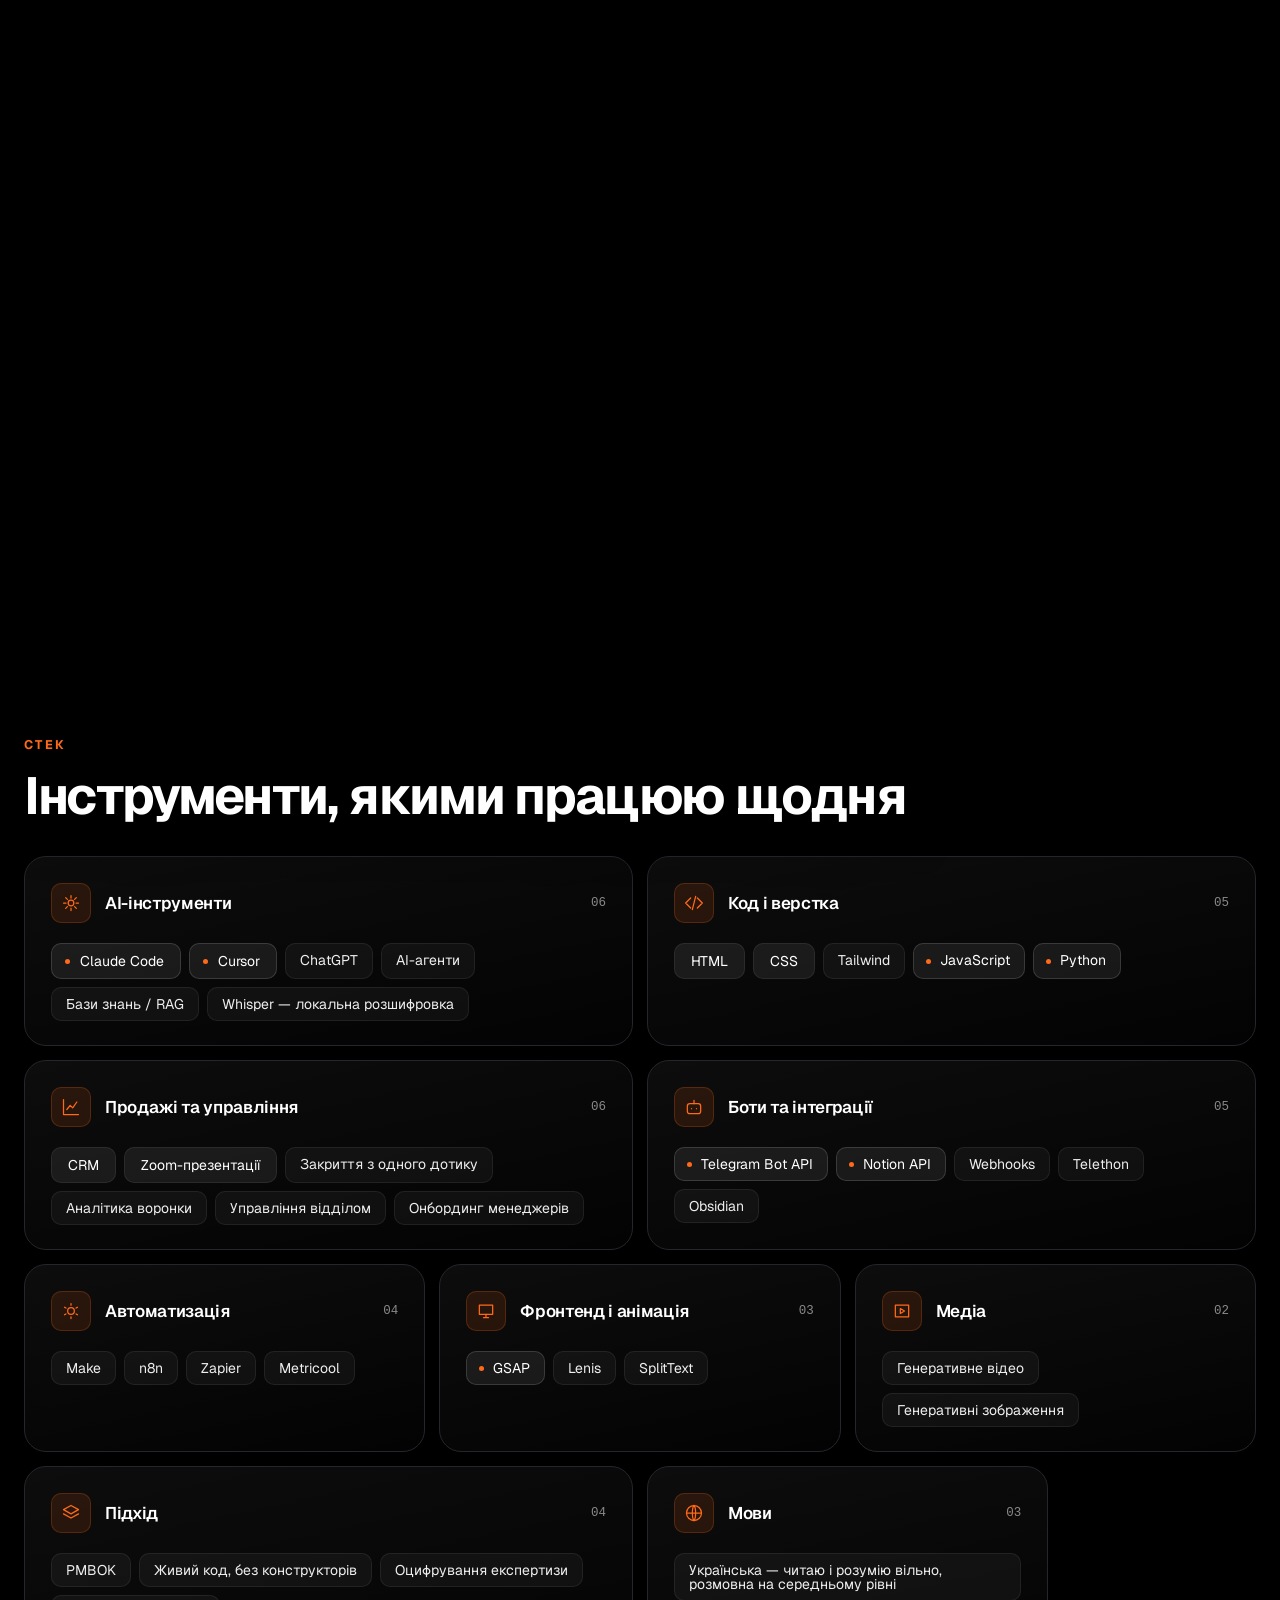
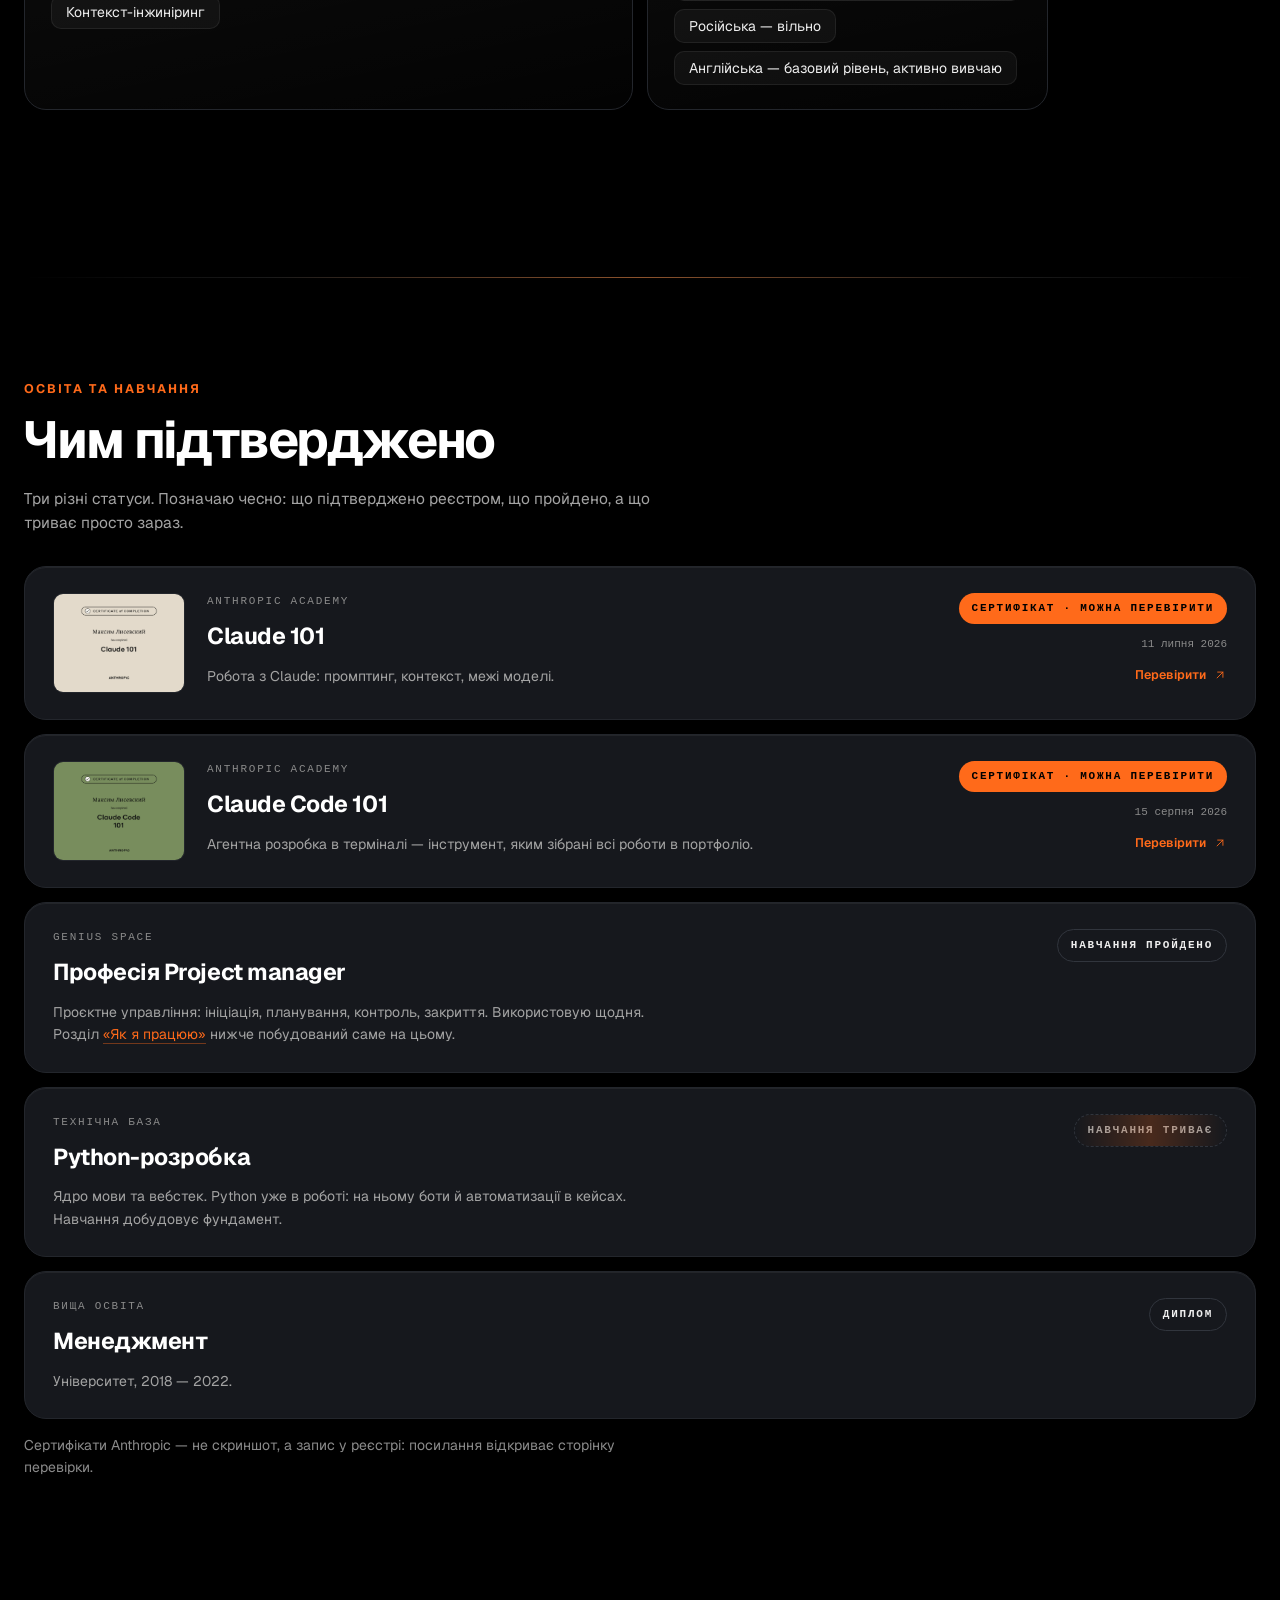
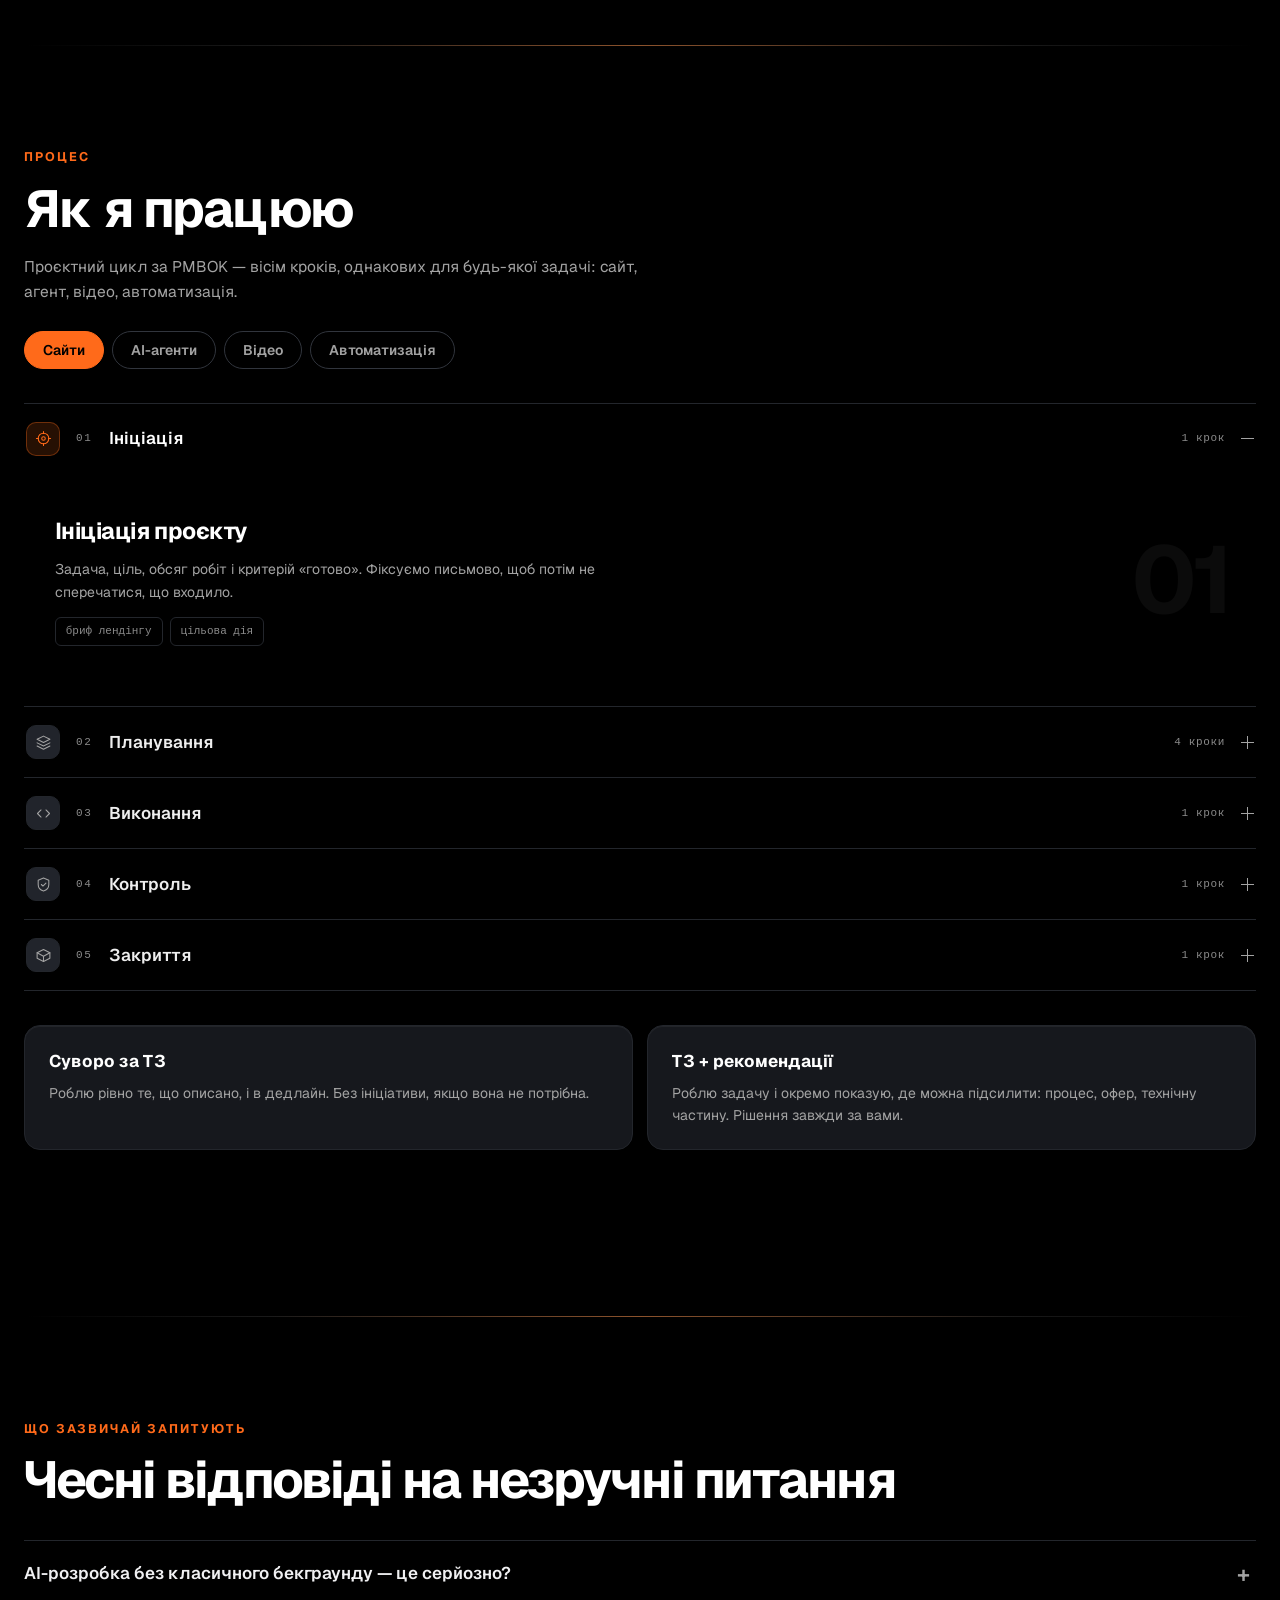
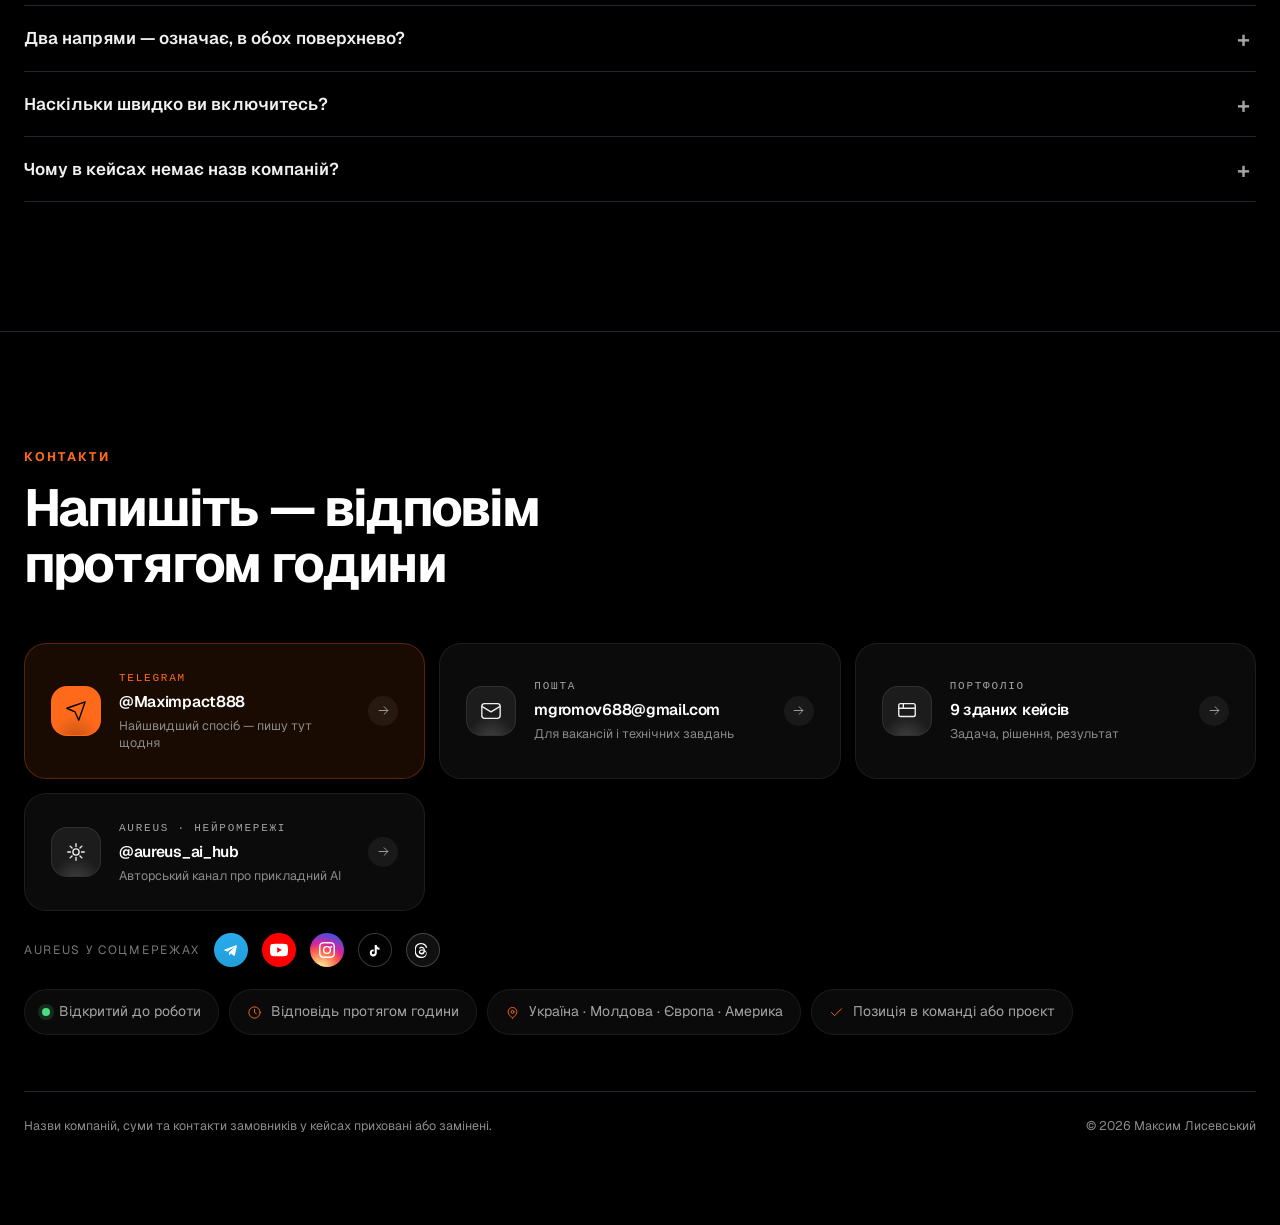
==== commit 377c2a8b: "Добавить каналы AUREUS в контакты и sameAs" ====
--- a/index.html
+++ b/index.html
@@ -389,6 +389,22 @@
 <span class="ct-note">Задача, рішення, результат</span></span>
 <span class="ct-go"><svg viewBox="0 0 24 24" fill="none" stroke="currentColor" stroke-width="1.5" stroke-linecap="round" stroke-linejoin="round"><path d="M5 12h14M13 6l6 6-6 6"/></svg></span>
 </a>
+
+<a class="ct-card" href="https://t.me/aureus_ai_hub" target="_blank" rel="noopener" data-rv>
+<span class="ct-ico"><svg viewBox="0 0 24 24" fill="none" stroke="currentColor" stroke-width="1.5" stroke-linecap="round" stroke-linejoin="round"><path d="M12 3v3M12 18v3M3 12h3M18 12h3M5.6 5.6l2.1 2.1M16.3 16.3l2.1 2.1M18.4 5.6l-2.1 2.1M7.7 16.3l-2.1 2.1"/><circle cx="12" cy="12" r="3.4"/></svg></span>
+<span class="ct-body"><span class="ct-label">AUREUS · Нейромережі</span><span class="ct-value">@aureus_ai_hub</span>
+<span class="ct-note">Авторський канал про прикладний AI</span></span>
+<span class="ct-go"><svg viewBox="0 0 24 24" fill="none" stroke="currentColor" stroke-width="1.5" stroke-linecap="round" stroke-linejoin="round"><path d="M5 12h14M13 6l6 6-6 6"/></svg></span>
+</a>
+</div>
+
+<div class="ct-social" data-rv style="display:flex;flex-wrap:wrap;align-items:center;gap:14px;margin-top:22px">
+<span style="font-size:12px;letter-spacing:.14em;text-transform:uppercase;opacity:.5">AUREUS у соцмережах</span>
+<a href="https://t.me/aureus_ai_hub" target="_blank" rel="noopener" aria-label="Telegram" style="display:inline-flex;align-items:center;justify-content:center;width:34px;height:34px;border-radius:50%;background:linear-gradient(180deg,#2AABEE,#229ED9);color:#fff"><svg viewBox="0 0 24 24" fill="currentColor" width="17" height="17"><path d="M9.78 18.65l.28-4.23 7.68-6.92c.34-.31-.07-.46-.52-.19L7.74 13.3 3.64 12c-.88-.25-.89-.86.2-1.3l15.97-6.16c.73-.33 1.43.18 1.15 1.3l-2.72 12.81c-.19.91-.74 1.13-1.5.71l-4.14-3.05-1.99 1.93c-.23.23-.42.42-.83.42z"/></svg></a>
+<a href="https://www.youtube.com/@aureus_ai_hub" target="_blank" rel="noopener" aria-label="YouTube" style="display:inline-flex;align-items:center;justify-content:center;width:34px;height:34px;border-radius:50%;background:#FF0000;color:#fff"><svg viewBox="0 0 24 24" fill="currentColor" width="18" height="18"><path d="M23.5 6.19a3.02 3.02 0 0 0-2.12-2.14C19.5 3.55 12 3.55 12 3.55s-7.5 0-9.38.5A3.02 3.02 0 0 0 .5 6.19 31.5 31.5 0 0 0 0 12a31.5 31.5 0 0 0 .5 5.81 3.02 3.02 0 0 0 2.12 2.14c1.88.5 9.38.5 9.38.5s7.5 0 9.38-.5a3.02 3.02 0 0 0 2.12-2.14A31.5 31.5 0 0 0 24 12a31.5 31.5 0 0 0-.5-5.81zM9.6 15.6V8.4l6.2 3.6z"/></svg></a>
+<a href="https://www.instagram.com/aureus_ai_hub/" target="_blank" rel="noopener" aria-label="Instagram" style="display:inline-flex;align-items:center;justify-content:center;width:34px;height:34px;border-radius:50%;background:radial-gradient(circle at 30% 107%,#fdf497 0%,#fdf497 5%,#fd5949 45%,#d6249f 60%,#285AEB 90%);color:#fff"><svg viewBox="0 0 24 24" fill="currentColor" width="16" height="16"><path d="M12 2.16c3.2 0 3.58.01 4.85.07 1.17.05 1.8.25 2.23.41.56.22.96.48 1.38.9.42.42.68.82.9 1.38.16.43.36 1.06.41 2.23.06 1.27.07 1.65.07 4.85s-.01 3.58-.07 4.85c-.05 1.17-.25 1.8-.41 2.23a3.7 3.7 0 0 1-.9 1.38 3.7 3.7 0 0 1-1.38.9c-.43.16-1.06.36-2.23.41-1.27.06-1.65.07-4.85.07s-3.58-.01-4.85-.07c-1.17-.05-1.8-.25-2.23-.41a3.7 3.7 0 0 1-1.38-.9 3.7 3.7 0 0 1-.9-1.38c-.16-.43-.36-1.06-.41-2.23C2.17 15.58 2.16 15.2 2.16 12s.01-3.58.07-4.85c.05-1.17.25-1.8.41-2.23.22-.56.48-.96.9-1.38.42-.42.82-.68 1.38-.9.43-.16 1.06-.36 2.23-.41C8.42 2.17 8.8 2.16 12 2.16M12 0C8.74 0 8.33.01 7.05.07 5.78.13 4.9.33 4.14.63a5.5 5.5 0 0 0-2 1.3 5.5 5.5 0 0 0-1.3 2C.55 4.7.35 5.58.29 6.85.01 8.13 0 8.54 0 12s.01 3.87.07 5.15c.06 1.27.26 2.15.56 2.91a5.5 5.5 0 0 0 1.3 2 5.5 5.5 0 0 0 2 1.3c.76.3 1.64.5 2.91.56C8.13 23.99 8.54 24 12 24s3.87-.01 5.15-.07c1.27-.06 2.15-.26 2.91-.56a5.5 5.5 0 0 0 2-1.3 5.5 5.5 0 0 0 1.3-2c.3-.76.5-1.64.56-2.91.06-1.28.07-1.69.07-5.15s-.01-3.87-.07-5.15c-.06-1.27-.26-2.15-.56-2.91a5.5 5.5 0 0 0-1.3-2 5.5 5.5 0 0 0-2-1.3c-.76-.3-1.64-.5-2.91-.56C15.87.01 15.46 0 12 0zm0 5.84A6.16 6.16 0 1 0 18.16 12 6.16 6.16 0 0 0 12 5.84zm0 10.16A4 4 0 1 1 16 12a4 4 0 0 1-4 4zm6.41-10.4a1.44 1.44 0 1 0 1.44 1.44 1.44 1.44 0 0 0-1.44-1.44z"/></svg></a>
+<a href="https://www.tiktok.com/@aureus_ai_hub" target="_blank" rel="noopener" aria-label="TikTok" style="display:inline-flex;align-items:center;justify-content:center;width:34px;height:34px;border-radius:50%;background:#010101;color:#fff;box-shadow:inset 0 0 0 1px rgba(255,255,255,.22)"><svg viewBox="0 0 24 24" fill="currentColor" width="15" height="15"><path d="M16.6 5.82a4.28 4.28 0 0 1-1.06-2.82h-3.2v12.9a2.34 2.34 0 0 1-2.34 2.26 2.34 2.34 0 0 1-2.34-2.34 2.34 2.34 0 0 1 3.06-2.23v-3.3a5.6 5.6 0 0 0-.72-.05A5.62 5.62 0 0 0 4.4 15.9a5.62 5.62 0 0 0 9.6 3.97 5.6 5.6 0 0 0 1.64-3.97V9.4a7.5 7.5 0 0 0 4.36 1.4V7.5a4.28 4.28 0 0 1-3.4-1.68z"/></svg></a>
+<a href="https://www.threads.net/@aureus_ai_hub" target="_blank" rel="noopener" aria-label="Threads" style="display:inline-flex;align-items:center;justify-content:center;width:34px;height:34px;border-radius:50%;background:#101010;color:#fff;box-shadow:inset 0 0 0 1px rgba(255,255,255,.22)"><svg viewBox="0 0 24 24" fill="currentColor" width="15" height="15"><path d="M16.1 11.4c-.1-.05-.2-.1-.31-.14-.18-3.36-2.02-5.29-5.1-5.31h-.04c-1.85 0-3.38.79-4.33 2.22l1.7 1.17c.7-1.07 1.81-1.3 2.63-1.3h.03c1.02.01 1.79.3 2.29.87.36.42.6 1 .72 1.73-.9-.15-1.87-.2-2.91-.13-2.92.17-4.8 1.87-4.67 4.24.06 1.2.66 2.23 1.69 2.9.87.57 1.98.85 3.14.79 1.53-.08 2.73-.67 3.57-1.74.63-.81 1.03-1.86 1.21-3.18.73.44 1.27 1.02 1.57 1.72.51 1.19.54 3.15-1.05 4.74-1.4 1.39-3.08 2-5.61 2.02-2.81-.02-4.93-.92-6.31-2.67C2.02 17.7 1.35 15.42 1.33 12c.02-3.42.69-5.7 1.99-7.33C4.7 2.92 6.82 2.02 9.63 2c2.83.02 4.99.93 6.42 2.69.7.87 1.23 1.95 1.58 3.22l1.99-.53c-.42-1.56-1.09-2.91-2-4.02C15.8 1.1 13.1-.03 9.64 0 6.19.02 3.52 1.16 1.72 3.37.12 5.34-.7 8.09-.73 11.99v.02c.03 3.9.85 6.65 2.45 8.62C3.52 22.84 6.19 23.98 9.64 24h.01c3.07-.02 5.23-.82 7.01-2.6 2.33-2.32 2.26-5.24 1.49-7.03-.55-1.28-1.6-2.33-3.05-3.03zm-5.33 4.3c-1.28.07-2.61-.5-2.68-1.76-.05-.93.66-1.97 2.76-2.09.24-.01.48-.02.71-.02.76 0 1.48.07 2.13.21-.24 3.03-1.66 3.6-2.92 3.66z"/></svg></a>
 </div>
 
 <div class="ct-facts" data-rv>
@@ -410,7 +426,7 @@
 {"@context":"https://schema.org","@type":"Person","name":"Максим Лисевський",
 "jobTitle":"AI-розробник · керівник відділу продажів",
 "email":"mgromov688@gmail.com","url":"https://mgromov688-boop.github.io/maxim-lisevskyi/",
-"sameAs":["https://t.me/Maximpact888"],
+"sameAs":["https://t.me/Maximpact888","https://t.me/aureus_ai_hub","https://www.youtube.com/@aureus_ai_hub","https://www.instagram.com/aureus_ai_hub/","https://www.tiktok.com/@aureus_ai_hub","https://www.threads.net/@aureus_ai_hub"],
 "knowsLanguage":["uk","ru","en"],
 "knowsAbout":["AI-автоматизація","Розробка лендінгів","Telegram-боти","Управління продажами","PMBOK"],
 "hasCredential":[
